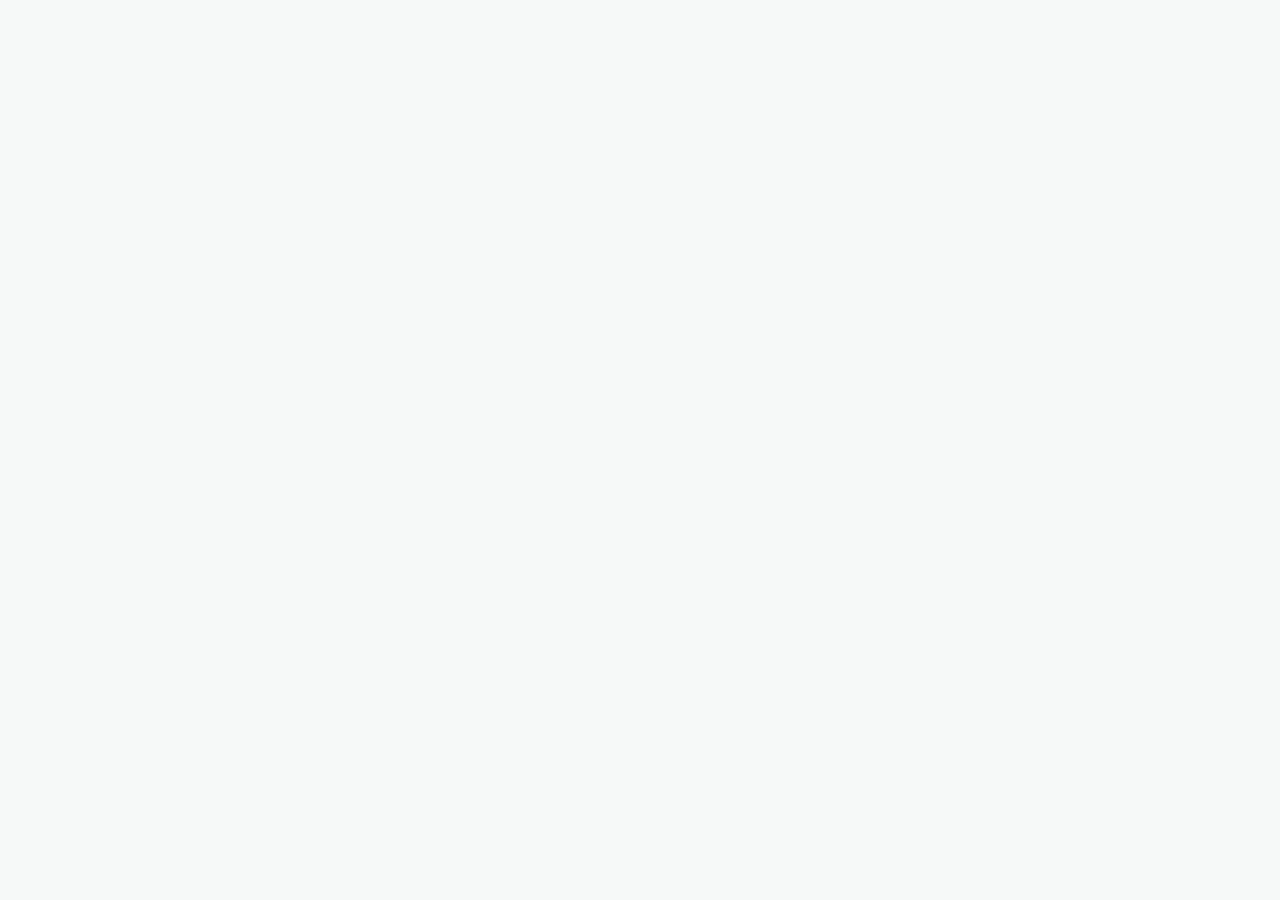
==== index.html @ 2416e48e "SPA: publish updated bundle" ====
<!doctype html>
<html lang="en">
  <head>
    <meta charset="UTF-8" />
    <meta name="viewport" content="width=device-width, initial-scale=1.0, maximum-scale=1" />
    <meta http-equiv="Cache-Control" content="no-cache, no-store, must-revalidate" />
    <meta http-equiv="Pragma" content="no-cache" />
    <meta http-equiv="Expires" content="0" />
    <link rel="icon" type="image/png" href="/favicon.png" />
    <link rel="preconnect" href="https://fonts.googleapis.com" />
    <link rel="preconnect" href="https://fonts.gstatic.com" crossorigin />
    <link href="https://fonts.googleapis.com/css2?family=Italiana&family=Montserrat:wght@300;400;500;600;700&display=swap" rel="stylesheet" />
    <title>EPL 2026 Comp Dashboard</title>
    <script type="module" crossorigin src="./assets/index-KwZJFDvA.js"></script>
    <link rel="stylesheet" crossorigin href="./assets/index-0NUX8Lo4.css">
  </head>
  <body>
    <div id="root"></div>
  </body>
</html>
---- assets/index-0NUX8Lo4.css ----
*,:before,:after{--tw-border-spacing-x: 0;--tw-border-spacing-y: 0;--tw-translate-x: 0;--tw-translate-y: 0;--tw-rotate: 0;--tw-skew-x: 0;--tw-skew-y: 0;--tw-scale-x: 1;--tw-scale-y: 1;--tw-pan-x: ;--tw-pan-y: ;--tw-pinch-zoom: ;--tw-scroll-snap-strictness: proximity;--tw-gradient-from-position: ;--tw-gradient-via-position: ;--tw-gradient-to-position: ;--tw-ordinal: ;--tw-slashed-zero: ;--tw-numeric-figure: ;--tw-numeric-spacing: ;--tw-numeric-fraction: ;--tw-ring-inset: ;--tw-ring-offset-width: 0px;--tw-ring-offset-color: #fff;--tw-ring-color: rgb(59 130 246 / .5);--tw-ring-offset-shadow: 0 0 #0000;--tw-ring-shadow: 0 0 #0000;--tw-shadow: 0 0 #0000;--tw-shadow-colored: 0 0 #0000;--tw-blur: ;--tw-brightness: ;--tw-contrast: ;--tw-grayscale: ;--tw-hue-rotate: ;--tw-invert: ;--tw-saturate: ;--tw-sepia: ;--tw-drop-shadow: ;--tw-backdrop-blur: ;--tw-backdrop-brightness: ;--tw-backdrop-contrast: ;--tw-backdrop-grayscale: ;--tw-backdrop-hue-rotate: ;--tw-backdrop-invert: ;--tw-backdrop-opacity: ;--tw-backdrop-saturate: ;--tw-backdrop-sepia: ;--tw-contain-size: ;--tw-contain-layout: ;--tw-contain-paint: ;--tw-contain-style: }::backdrop{--tw-border-spacing-x: 0;--tw-border-spacing-y: 0;--tw-translate-x: 0;--tw-translate-y: 0;--tw-rotate: 0;--tw-skew-x: 0;--tw-skew-y: 0;--tw-scale-x: 1;--tw-scale-y: 1;--tw-pan-x: ;--tw-pan-y: ;--tw-pinch-zoom: ;--tw-scroll-snap-strictness: proximity;--tw-gradient-from-position: ;--tw-gradient-via-position: ;--tw-gradient-to-position: ;--tw-ordinal: ;--tw-slashed-zero: ;--tw-numeric-figure: ;--tw-numeric-spacing: ;--tw-numeric-fraction: ;--tw-ring-inset: ;--tw-ring-offset-width: 0px;--tw-ring-offset-color: #fff;--tw-ring-color: rgb(59 130 246 / .5);--tw-ring-offset-shadow: 0 0 #0000;--tw-ring-shadow: 0 0 #0000;--tw-shadow: 0 0 #0000;--tw-shadow-colored: 0 0 #0000;--tw-blur: ;--tw-brightness: ;--tw-contrast: ;--tw-grayscale: ;--tw-hue-rotate: ;--tw-invert: ;--tw-saturate: ;--tw-sepia: ;--tw-drop-shadow: ;--tw-backdrop-blur: ;--tw-backdrop-brightness: ;--tw-backdrop-contrast: ;--tw-backdrop-grayscale: ;--tw-backdrop-hue-rotate: ;--tw-backdrop-invert: ;--tw-backdrop-opacity: ;--tw-backdrop-saturate: ;--tw-backdrop-sepia: ;--tw-contain-size: ;--tw-contain-layout: ;--tw-contain-paint: ;--tw-contain-style: }*,:before,:after{box-sizing:border-box;border-width:0;border-style:solid;border-color:#e5e7eb}:before,:after{--tw-content: ""}html,:host{line-height:1.5;-webkit-text-size-adjust:100%;-moz-tab-size:4;-o-tab-size:4;tab-size:4;font-family:Montserrat,sans-serif;font-feature-settings:normal;font-variation-settings:normal;-webkit-tap-highlight-color:transparent}body{margin:0;line-height:inherit}hr{height:0;color:inherit;border-top-width:1px}abbr:where([title]){-webkit-text-decoration:underline dotted;text-decoration:underline dotted}h1,h2,h3,h4,h5,h6{font-size:inherit;font-weight:inherit}a{color:inherit;text-decoration:inherit}b,strong{font-weight:bolder}code,kbd,samp,pre{font-family:var(--font-mono);font-feature-settings:normal;font-variation-settings:normal;font-size:1em}small{font-size:80%}sub,sup{font-size:75%;line-height:0;position:relative;vertical-align:baseline}sub{bottom:-.25em}sup{top:-.5em}table{text-indent:0;border-color:inherit;border-collapse:collapse}button,input,optgroup,select,textarea{font-family:inherit;font-feature-settings:inherit;font-variation-settings:inherit;font-size:100%;font-weight:inherit;line-height:inherit;letter-spacing:inherit;color:inherit;margin:0;padding:0}button,select{text-transform:none}button,input:where([type=button]),input:where([type=reset]),input:where([type=submit]){-webkit-appearance:button;background-color:transparent;background-image:none}:-moz-focusring{outline:auto}:-moz-ui-invalid{box-shadow:none}progress{vertical-align:baseline}::-webkit-inner-spin-button,::-webkit-outer-spin-button{height:auto}[type=search]{-webkit-appearance:textfield;outline-offset:-2px}::-webkit-search-decoration{-webkit-appearance:none}::-webkit-file-upload-button{-webkit-appearance:button;font:inherit}summary{display:list-item}blockquote,dl,dd,h1,h2,h3,h4,h5,h6,hr,figure,p,pre{margin:0}fieldset{margin:0;padding:0}legend{padding:0}ol,ul,menu{list-style:none;margin:0;padding:0}dialog{padding:0}textarea{resize:vertical}input::-moz-placeholder,textarea::-moz-placeholder{opacity:1;color:#9ca3af}input::placeholder,textarea::placeholder{opacity:1;color:#9ca3af}button,[role=button]{cursor:pointer}:disabled{cursor:default}img,svg,video,canvas,audio,iframe,embed,object{display:block;vertical-align:middle}img,video{max-width:100%;height:auto}[hidden]:where(:not([hidden=until-found])){display:none}:root{--background: 160 20% 97%;--foreground: 0 0% 12%;--card: 0 0% 100%;--card-foreground: 0 0% 12%;--popover: 0 0% 100%;--popover-foreground: 0 0% 12%;--primary: 173 65% 14%;--primary-foreground: 160 30% 96%;--secondary: 168 25% 92%;--secondary-foreground: 173 40% 20%;--muted: 168 15% 94%;--muted-foreground: 168 12% 45%;--accent: 168 30% 71%;--accent-foreground: 173 65% 10%;--destructive: 0 72% 51%;--destructive-foreground: 0 0% 98%;--border: 168 15% 86%;--input: 168 15% 86%;--ring: 173 65% 14%;--radius: .5rem;--chart-1: 173 65% 20%;--chart-2: 168 30% 65%;--chart-3: 158 50% 38%;--chart-4: 200 40% 45%;--chart-5: 145 35% 42%}.dark{--background: 173 55% 6%;--foreground: 168 20% 88%;--card: 173 50% 9%;--card-foreground: 168 20% 88%;--popover: 173 50% 9%;--popover-foreground: 168 20% 88%;--primary: 168 30% 71%;--primary-foreground: 173 65% 8%;--secondary: 173 40% 14%;--secondary-foreground: 168 20% 75%;--muted: 173 35% 12%;--muted-foreground: 168 15% 52%;--accent: 168 30% 71%;--accent-foreground: 173 65% 8%;--destructive: 0 62% 55%;--destructive-foreground: 0 0% 98%;--border: 173 35% 16%;--input: 173 35% 16%;--ring: 168 30% 71%;--chart-1: 168 30% 72%;--chart-2: 173 65% 38%;--chart-3: 158 50% 55%;--chart-4: 200 45% 60%;--chart-5: 145 40% 55%}*{--tw-border-opacity: 1;border-color:hsl(var(--border) / var(--tw-border-opacity, 1));box-sizing:border-box}html,body{height:100%;margin:0;-webkit-font-smoothing:antialiased;-moz-osx-font-smoothing:grayscale}body{--tw-bg-opacity: 1;background-color:hsl(var(--background) / var(--tw-bg-opacity, 1));--tw-text-opacity: 1;color:hsl(var(--foreground) / var(--tw-text-opacity, 1));font-family:Montserrat,sans-serif;font-size:15px;line-height:1.65}h1,h2{font-family:Italiana,serif;line-height:1.15;letter-spacing:.01em;text-wrap:balance}h3,h4,h5,h6{font-family:Montserrat,sans-serif;font-weight:600;line-height:1.25;text-wrap:balance}p,li{text-wrap:pretty}.tabular-nums{font-variant-numeric:tabular-nums lining-nums;font-family:Montserrat,sans-serif}.sr-only{position:absolute;width:1px;height:1px;padding:0;margin:-1px;overflow:hidden;clip:rect(0,0,0,0);white-space:nowrap;border-width:0}.pointer-events-none{pointer-events:none}.pointer-events-auto{pointer-events:auto}.visible{visibility:visible}.invisible{visibility:hidden}.static{position:static}.fixed{position:fixed}.absolute{position:absolute}.relative{position:relative}.sticky{position:sticky}.inset-0{inset:0}.inset-x-0{left:0;right:0}.inset-y-0{top:0;bottom:0}.-bottom-12{bottom:-3rem}.-left-12{left:-3rem}.-right-12{right:-3rem}.-top-12{top:-3rem}.bottom-0{bottom:0}.left-0{left:0}.left-1{left:.25rem}.left-1\/2{left:50%}.left-2{left:.5rem}.left-3{left:.75rem}.left-\[50\%\]{left:50%}.right-0{right:0}.right-1{right:.25rem}.right-2{right:.5rem}.right-3{right:.75rem}.right-4{right:1rem}.top-0{top:0}.top-1\.5{top:.375rem}.top-1\/2{top:50%}.top-2{top:.5rem}.top-3\.5{top:.875rem}.top-4{top:1rem}.top-\[1px\]{top:1px}.top-\[50\%\]{top:50%}.top-\[60\%\]{top:60%}.top-full{top:100%}.z-10{z-index:10}.z-20{z-index:20}.z-30{z-index:30}.z-40{z-index:40}.z-50{z-index:50}.z-\[100\]{z-index:100}.z-\[1\]{z-index:1}.-mx-1{margin-left:-.25rem;margin-right:-.25rem}.mx-2{margin-left:.5rem;margin-right:.5rem}.mx-3\.5{margin-left:.875rem;margin-right:.875rem}.mx-4{margin-left:1rem;margin-right:1rem}.mx-6{margin-left:1.5rem;margin-right:1.5rem}.mx-auto{margin-left:auto;margin-right:auto}.my-0\.5{margin-top:.125rem;margin-bottom:.125rem}.my-1{margin-top:.25rem;margin-bottom:.25rem}.-ml-4{margin-left:-1rem}.-mt-2{margin-top:-.5rem}.-mt-4{margin-top:-1rem}.mb-0\.5{margin-bottom:.125rem}.mb-1{margin-bottom:.25rem}.mb-1\.5{margin-bottom:.375rem}.mb-2{margin-bottom:.5rem}.mb-3{margin-bottom:.75rem}.mb-4{margin-bottom:1rem}.mb-5{margin-bottom:1.25rem}.mb-6{margin-bottom:1.5rem}.ml-1{margin-left:.25rem}.ml-2{margin-left:.5rem}.ml-auto{margin-left:auto}.mr-2{margin-right:.5rem}.mt-0\.5{margin-top:.125rem}.mt-1{margin-top:.25rem}.mt-1\.5{margin-top:.375rem}.mt-2{margin-top:.5rem}.mt-24{margin-top:6rem}.mt-3{margin-top:.75rem}.mt-4{margin-top:1rem}.mt-5{margin-top:1.25rem}.mt-6{margin-top:1.5rem}.mt-auto{margin-top:auto}.line-clamp-2{overflow:hidden;display:-webkit-box;-webkit-box-orient:vertical;-webkit-line-clamp:2}.block{display:block}.inline-block{display:inline-block}.inline{display:inline}.flex{display:flex}.inline-flex{display:inline-flex}.table{display:table}.grid{display:grid}.hidden{display:none}.aspect-square{aspect-ratio:1 / 1}.aspect-video{aspect-ratio:16 / 9}.size-4{width:1rem;height:1rem}.h-1\.5{height:.375rem}.h-10{height:2.5rem}.h-11{height:2.75rem}.h-12{height:3rem}.h-14{height:3.5rem}.h-16{height:4rem}.h-2{height:.5rem}.h-2\.5{height:.625rem}.h-20{height:5rem}.h-24{height:6rem}.h-3{height:.75rem}.h-3\.5{height:.875rem}.h-36{height:9rem}.h-4{height:1rem}.h-40{height:10rem}.h-5{height:1.25rem}.h-6{height:1.5rem}.h-64{height:16rem}.h-7{height:1.75rem}.h-8{height:2rem}.h-9{height:2.25rem}.h-\[1px\]{height:1px}.h-\[var\(--radix-navigation-menu-viewport-height\)\]{height:var(--radix-navigation-menu-viewport-height)}.h-\[var\(--radix-select-trigger-height\)\]{height:var(--radix-select-trigger-height)}.h-auto{height:auto}.h-full{height:100%}.h-px{height:1px}.h-svh{height:100svh}.max-h-\[--radix-context-menu-content-available-height\]{max-height:var(--radix-context-menu-content-available-height)}.max-h-\[--radix-select-content-available-height\]{max-height:var(--radix-select-content-available-height)}.max-h-\[300px\]{max-height:300px}.max-h-\[var\(--radix-dropdown-menu-content-available-height\)\]{max-height:var(--radix-dropdown-menu-content-available-height)}.max-h-screen{max-height:100vh}.min-h-0{min-height:0px}.min-h-10{min-height:2.5rem}.min-h-8{min-height:2rem}.min-h-9{min-height:2.25rem}.min-h-\[80px\]{min-height:80px}.min-h-screen{min-height:100vh}.min-h-svh{min-height:100svh}.w-0{width:0px}.w-1{width:.25rem}.w-1\.5{width:.375rem}.w-10{width:2.5rem}.w-11{width:2.75rem}.w-12{width:3rem}.w-14{width:3.5rem}.w-2{width:.5rem}.w-2\.5{width:.625rem}.w-20{width:5rem}.w-24{width:6rem}.w-28{width:7rem}.w-3{width:.75rem}.w-3\.5{width:.875rem}.w-3\/4{width:75%}.w-4{width:1rem}.w-5{width:1.25rem}.w-64{width:16rem}.w-7{width:1.75rem}.w-72{width:18rem}.w-8{width:2rem}.w-9{width:2.25rem}.w-\[100px\]{width:100px}.w-\[1px\]{width:1px}.w-\[var\(--sidebar-width\)\]{width:var(--sidebar-width)}.w-auto{width:auto}.w-full{width:100%}.w-max{width:-moz-max-content;width:max-content}.w-px{width:1px}.min-w-0{min-width:0px}.min-w-10{min-width:2.5rem}.min-w-11{min-width:2.75rem}.min-w-5{min-width:1.25rem}.min-w-9{min-width:2.25rem}.min-w-\[12rem\]{min-width:12rem}.min-w-\[140px\]{min-width:140px}.min-w-\[160px\]{min-width:160px}.min-w-\[8rem\]{min-width:8rem}.min-w-\[var\(--radix-select-trigger-width\)\]{min-width:var(--radix-select-trigger-width)}.max-w-2xl{max-width:42rem}.max-w-4xl{max-width:56rem}.max-w-5xl{max-width:64rem}.max-w-6xl{max-width:72rem}.max-w-\[var\(--skeleton-width\)\]{max-width:var(--skeleton-width)}.max-w-lg{max-width:32rem}.max-w-max{max-width:-moz-max-content;max-width:max-content}.max-w-md{max-width:28rem}.max-w-sm{max-width:24rem}.max-w-xl{max-width:36rem}.max-w-xs{max-width:20rem}.flex-1{flex:1 1 0%}.flex-shrink-0,.shrink-0{flex-shrink:0}.grow{flex-grow:1}.grow-0{flex-grow:0}.basis-full{flex-basis:100%}.caption-bottom{caption-side:bottom}.border-collapse{border-collapse:collapse}.origin-\[--radix-context-menu-content-transform-origin\]{transform-origin:var(--radix-context-menu-content-transform-origin)}.origin-\[--radix-dropdown-menu-content-transform-origin\]{transform-origin:var(--radix-dropdown-menu-content-transform-origin)}.origin-\[--radix-hover-card-content-transform-origin\]{transform-origin:var(--radix-hover-card-content-transform-origin)}.origin-\[--radix-menubar-content-transform-origin\]{transform-origin:var(--radix-menubar-content-transform-origin)}.origin-\[--radix-popover-content-transform-origin\]{transform-origin:var(--radix-popover-content-transform-origin)}.origin-\[--radix-select-content-transform-origin\]{transform-origin:var(--radix-select-content-transform-origin)}.origin-\[--radix-tooltip-content-transform-origin\]{transform-origin:var(--radix-tooltip-content-transform-origin)}.-translate-x-1\/2{--tw-translate-x: -50%;transform:translate(var(--tw-translate-x),var(--tw-translate-y)) rotate(var(--tw-rotate)) skew(var(--tw-skew-x)) skewY(var(--tw-skew-y)) scaleX(var(--tw-scale-x)) scaleY(var(--tw-scale-y))}.-translate-x-px{--tw-translate-x: -1px;transform:translate(var(--tw-translate-x),var(--tw-translate-y)) rotate(var(--tw-rotate)) skew(var(--tw-skew-x)) skewY(var(--tw-skew-y)) scaleX(var(--tw-scale-x)) scaleY(var(--tw-scale-y))}.-translate-y-1\/2{--tw-translate-y: -50%;transform:translate(var(--tw-translate-x),var(--tw-translate-y)) rotate(var(--tw-rotate)) skew(var(--tw-skew-x)) skewY(var(--tw-skew-y)) scaleX(var(--tw-scale-x)) scaleY(var(--tw-scale-y))}.translate-x-0{--tw-translate-x: 0px;transform:translate(var(--tw-translate-x),var(--tw-translate-y)) rotate(var(--tw-rotate)) skew(var(--tw-skew-x)) skewY(var(--tw-skew-y)) scaleX(var(--tw-scale-x)) scaleY(var(--tw-scale-y))}.translate-x-0\.5{--tw-translate-x: .125rem;transform:translate(var(--tw-translate-x),var(--tw-translate-y)) rotate(var(--tw-rotate)) skew(var(--tw-skew-x)) skewY(var(--tw-skew-y)) scaleX(var(--tw-scale-x)) scaleY(var(--tw-scale-y))}.translate-x-5{--tw-translate-x: 1.25rem;transform:translate(var(--tw-translate-x),var(--tw-translate-y)) rotate(var(--tw-rotate)) skew(var(--tw-skew-x)) skewY(var(--tw-skew-y)) scaleX(var(--tw-scale-x)) scaleY(var(--tw-scale-y))}.translate-x-\[-50\%\]{--tw-translate-x: -50%;transform:translate(var(--tw-translate-x),var(--tw-translate-y)) rotate(var(--tw-rotate)) skew(var(--tw-skew-x)) skewY(var(--tw-skew-y)) scaleX(var(--tw-scale-x)) scaleY(var(--tw-scale-y))}.translate-x-full{--tw-translate-x: 100%;transform:translate(var(--tw-translate-x),var(--tw-translate-y)) rotate(var(--tw-rotate)) skew(var(--tw-skew-x)) skewY(var(--tw-skew-y)) scaleX(var(--tw-scale-x)) scaleY(var(--tw-scale-y))}.translate-x-px{--tw-translate-x: 1px;transform:translate(var(--tw-translate-x),var(--tw-translate-y)) rotate(var(--tw-rotate)) skew(var(--tw-skew-x)) skewY(var(--tw-skew-y)) scaleX(var(--tw-scale-x)) scaleY(var(--tw-scale-y))}.translate-y-\[-50\%\]{--tw-translate-y: -50%;transform:translate(var(--tw-translate-x),var(--tw-translate-y)) rotate(var(--tw-rotate)) skew(var(--tw-skew-x)) skewY(var(--tw-skew-y)) scaleX(var(--tw-scale-x)) scaleY(var(--tw-scale-y))}.rotate-180{--tw-rotate: 180deg;transform:translate(var(--tw-translate-x),var(--tw-translate-y)) rotate(var(--tw-rotate)) skew(var(--tw-skew-x)) skewY(var(--tw-skew-y)) scaleX(var(--tw-scale-x)) scaleY(var(--tw-scale-y))}.rotate-45{--tw-rotate: 45deg;transform:translate(var(--tw-translate-x),var(--tw-translate-y)) rotate(var(--tw-rotate)) skew(var(--tw-skew-x)) skewY(var(--tw-skew-y)) scaleX(var(--tw-scale-x)) scaleY(var(--tw-scale-y))}.rotate-90{--tw-rotate: 90deg;transform:translate(var(--tw-translate-x),var(--tw-translate-y)) rotate(var(--tw-rotate)) skew(var(--tw-skew-x)) skewY(var(--tw-skew-y)) scaleX(var(--tw-scale-x)) scaleY(var(--tw-scale-y))}.transform{transform:translate(var(--tw-translate-x),var(--tw-translate-y)) rotate(var(--tw-rotate)) skew(var(--tw-skew-x)) skewY(var(--tw-skew-y)) scaleX(var(--tw-scale-x)) scaleY(var(--tw-scale-y))}@keyframes pulse{50%{opacity:.5}}.animate-pulse{animation:pulse 2s cubic-bezier(.4,0,.6,1) infinite}@keyframes spin{to{transform:rotate(360deg)}}.animate-spin{animation:spin 1s linear infinite}.cursor-default{cursor:default}.cursor-pointer{cursor:pointer}.touch-none{touch-action:none}.select-none{-webkit-user-select:none;-moz-user-select:none;user-select:none}.resize-y{resize:vertical}.list-inside{list-style-position:inside}.list-disc{list-style-type:disc}.list-none{list-style-type:none}.grid-cols-1{grid-template-columns:repeat(1,minmax(0,1fr))}.grid-cols-2{grid-template-columns:repeat(2,minmax(0,1fr))}.grid-cols-3{grid-template-columns:repeat(3,minmax(0,1fr))}.grid-cols-\[140px_1fr\]{grid-template-columns:140px 1fr}.flex-row{flex-direction:row}.flex-col{flex-direction:column}.flex-col-reverse{flex-direction:column-reverse}.flex-wrap{flex-wrap:wrap}.items-start{align-items:flex-start}.items-end{align-items:flex-end}.items-center{align-items:center}.items-baseline{align-items:baseline}.items-stretch{align-items:stretch}.justify-end{justify-content:flex-end}.justify-center{justify-content:center}.justify-between{justify-content:space-between}.gap-1{gap:.25rem}.gap-1\.5{gap:.375rem}.gap-2{gap:.5rem}.gap-3{gap:.75rem}.gap-4{gap:1rem}.gap-5{gap:1.25rem}.gap-6{gap:1.5rem}.space-x-1>:not([hidden])~:not([hidden]){--tw-space-x-reverse: 0;margin-right:calc(.25rem * var(--tw-space-x-reverse));margin-left:calc(.25rem * calc(1 - var(--tw-space-x-reverse)))}.space-x-4>:not([hidden])~:not([hidden]){--tw-space-x-reverse: 0;margin-right:calc(1rem * var(--tw-space-x-reverse));margin-left:calc(1rem * calc(1 - var(--tw-space-x-reverse)))}.space-y-0\.5>:not([hidden])~:not([hidden]){--tw-space-y-reverse: 0;margin-top:calc(.125rem * calc(1 - var(--tw-space-y-reverse)));margin-bottom:calc(.125rem * var(--tw-space-y-reverse))}.space-y-1>:not([hidden])~:not([hidden]){--tw-space-y-reverse: 0;margin-top:calc(.25rem * calc(1 - var(--tw-space-y-reverse)));margin-bottom:calc(.25rem * var(--tw-space-y-reverse))}.space-y-1\.5>:not([hidden])~:not([hidden]){--tw-space-y-reverse: 0;margin-top:calc(.375rem * calc(1 - var(--tw-space-y-reverse)));margin-bottom:calc(.375rem * var(--tw-space-y-reverse))}.space-y-10>:not([hidden])~:not([hidden]){--tw-space-y-reverse: 0;margin-top:calc(2.5rem * calc(1 - var(--tw-space-y-reverse)));margin-bottom:calc(2.5rem * var(--tw-space-y-reverse))}.space-y-2>:not([hidden])~:not([hidden]){--tw-space-y-reverse: 0;margin-top:calc(.5rem * calc(1 - var(--tw-space-y-reverse)));margin-bottom:calc(.5rem * var(--tw-space-y-reverse))}.space-y-3>:not([hidden])~:not([hidden]){--tw-space-y-reverse: 0;margin-top:calc(.75rem * calc(1 - var(--tw-space-y-reverse)));margin-bottom:calc(.75rem * var(--tw-space-y-reverse))}.space-y-4>:not([hidden])~:not([hidden]){--tw-space-y-reverse: 0;margin-top:calc(1rem * calc(1 - var(--tw-space-y-reverse)));margin-bottom:calc(1rem * var(--tw-space-y-reverse))}.space-y-5>:not([hidden])~:not([hidden]){--tw-space-y-reverse: 0;margin-top:calc(1.25rem * calc(1 - var(--tw-space-y-reverse)));margin-bottom:calc(1.25rem * var(--tw-space-y-reverse))}.space-y-6>:not([hidden])~:not([hidden]){--tw-space-y-reverse: 0;margin-top:calc(1.5rem * calc(1 - var(--tw-space-y-reverse)));margin-bottom:calc(1.5rem * var(--tw-space-y-reverse))}.space-y-8>:not([hidden])~:not([hidden]){--tw-space-y-reverse: 0;margin-top:calc(2rem * calc(1 - var(--tw-space-y-reverse)));margin-bottom:calc(2rem * var(--tw-space-y-reverse))}.overflow-auto{overflow:auto}.overflow-hidden{overflow:hidden}.overflow-x-auto{overflow-x:auto}.overflow-y-auto{overflow-y:auto}.overflow-x-hidden{overflow-x:hidden}.truncate{overflow:hidden;text-overflow:ellipsis;white-space:nowrap}.whitespace-nowrap{white-space:nowrap}.whitespace-pre-wrap{white-space:pre-wrap}.break-words{overflow-wrap:break-word}.rounded{border-radius:.25rem}.rounded-2xl{border-radius:1rem}.rounded-\[2px\]{border-radius:2px}.rounded-\[inherit\]{border-radius:inherit}.rounded-full{border-radius:9999px}.rounded-lg{border-radius:.5625rem}.rounded-md{border-radius:.375rem}.rounded-sm{border-radius:.1875rem}.rounded-xl{border-radius:.75rem}.rounded-t-\[10px\]{border-top-left-radius:10px;border-top-right-radius:10px}.rounded-bl-lg{border-bottom-left-radius:.5625rem}.rounded-tl-sm{border-top-left-radius:.1875rem}.rounded-tr-lg{border-top-right-radius:.5625rem}.border{border-width:1px}.border-2{border-width:2px}.border-\[1\.5px\]{border-width:1.5px}.border-y{border-top-width:1px;border-bottom-width:1px}.border-b{border-bottom-width:1px}.border-b-2{border-bottom-width:2px}.border-l{border-left-width:1px}.border-l-4{border-left-width:4px}.border-r{border-right-width:1px}.border-t{border-top-width:1px}.border-t-2{border-top-width:2px}.border-dashed{border-style:dashed}.border-\[--color-border\]{border-color:var(--color-border)}.border-accent\/20{border-color:hsl(var(--accent) / .2)}.border-accent\/25{border-color:hsl(var(--accent) / .25)}.border-accent\/30{border-color:hsl(var(--accent) / .3)}.border-accent\/40{border-color:hsl(var(--accent) / .4)}.border-accent\/50{border-color:hsl(var(--accent) / .5)}.border-amber-200{--tw-border-opacity: 1;border-color:rgb(253 230 138 / var(--tw-border-opacity, 1))}.border-amber-200\/50{border-color:#fde68a80}.border-amber-500{--tw-border-opacity: 1;border-color:rgb(245 158 11 / var(--tw-border-opacity, 1))}.border-amber-500\/20{border-color:#f59e0b33}.border-amber-500\/30{border-color:#f59e0b4d}.border-amber-500\/40{border-color:#f59e0b66}.border-blue-200{--tw-border-opacity: 1;border-color:rgb(191 219 254 / var(--tw-border-opacity, 1))}.border-blue-500\/30{border-color:#3b82f64d}.border-border{--tw-border-opacity: 1;border-color:hsl(var(--border) / var(--tw-border-opacity, 1))}.border-border\/30{border-color:hsl(var(--border) / .3)}.border-border\/40{border-color:hsl(var(--border) / .4)}.border-border\/50{border-color:hsl(var(--border) / .5)}.border-border\/60{border-color:hsl(var(--border) / .6)}.border-card-border{--tw-border-opacity: 1;border-color:hsl(var(--card-border) / var(--tw-border-opacity, 1))}.border-destructive{--tw-border-opacity: 1;border-color:hsl(var(--destructive) / var(--tw-border-opacity, 1))}.border-destructive-border{border-color:var(--destructive-border)}.border-destructive\/40{border-color:hsl(var(--destructive) / .4)}.border-destructive\/50{border-color:hsl(var(--destructive) / .5)}.border-emerald-200{--tw-border-opacity: 1;border-color:rgb(167 243 208 / var(--tw-border-opacity, 1))}.border-emerald-300\/50{border-color:#6ee7b780}.border-emerald-500\/30{border-color:#10b9814d}.border-emerald-500\/40{border-color:#10b98166}.border-green-500\/40{border-color:#22c55e66}.border-input{--tw-border-opacity: 1;border-color:hsl(var(--input) / var(--tw-border-opacity, 1))}.border-primary{--tw-border-opacity: 1;border-color:hsl(var(--primary) / var(--tw-border-opacity, 1))}.border-primary-border{border-color:var(--primary-border)}.border-primary\/10{border-color:hsl(var(--primary) / .1)}.border-primary\/15{border-color:hsl(var(--primary) / .15)}.border-primary\/20{border-color:hsl(var(--primary) / .2)}.border-primary\/30{border-color:hsl(var(--primary) / .3)}.border-primary\/40{border-color:hsl(var(--primary) / .4)}.border-primary\/50{border-color:hsl(var(--primary) / .5)}.border-red-500{--tw-border-opacity: 1;border-color:rgb(239 68 68 / var(--tw-border-opacity, 1))}.border-secondary-border{border-color:var(--secondary-border)}.border-sidebar-border{--tw-border-opacity: 1;border-color:hsl(var(--sidebar-border) / var(--tw-border-opacity, 1))}.border-transparent{border-color:transparent}.border-violet-200{--tw-border-opacity: 1;border-color:rgb(221 214 254 / var(--tw-border-opacity, 1))}.border-l-amber-500{--tw-border-opacity: 1;border-left-color:rgb(245 158 11 / var(--tw-border-opacity, 1))}.border-l-primary\/30{border-left-color:hsl(var(--primary) / .3)}.border-l-red-500{--tw-border-opacity: 1;border-left-color:rgb(239 68 68 / var(--tw-border-opacity, 1))}.border-l-transparent{border-left-color:transparent}.border-t-transparent{border-top-color:transparent}.bg-\[--color-bg\]{background-color:var(--color-bg)}.bg-accent{--tw-bg-opacity: 1;background-color:hsl(var(--accent) / var(--tw-bg-opacity, 1))}.bg-accent\/10{background-color:hsl(var(--accent) / .1)}.bg-accent\/15{background-color:hsl(var(--accent) / .15)}.bg-accent\/20{background-color:hsl(var(--accent) / .2)}.bg-accent\/5{background-color:hsl(var(--accent) / .05)}.bg-accent\/60{background-color:hsl(var(--accent) / .6)}.bg-amber-100{--tw-bg-opacity: 1;background-color:rgb(254 243 199 / var(--tw-bg-opacity, 1))}.bg-amber-50{--tw-bg-opacity: 1;background-color:rgb(255 251 235 / var(--tw-bg-opacity, 1))}.bg-amber-50\/50{background-color:#fffbeb80}.bg-amber-50\/60{background-color:#fffbeb99}.bg-amber-500{--tw-bg-opacity: 1;background-color:rgb(245 158 11 / var(--tw-bg-opacity, 1))}.bg-amber-500\/10{background-color:#f59e0b1a}.bg-amber-500\/5{background-color:#f59e0b0d}.bg-background{--tw-bg-opacity: 1;background-color:hsl(var(--background) / var(--tw-bg-opacity, 1))}.bg-background\/50{background-color:hsl(var(--background) / .5)}.bg-black\/40{background-color:#0006}.bg-black\/60{background-color:#0009}.bg-black\/80{background-color:#000c}.bg-blue-100{--tw-bg-opacity: 1;background-color:rgb(219 234 254 / var(--tw-bg-opacity, 1))}.bg-blue-50{--tw-bg-opacity: 1;background-color:rgb(239 246 255 / var(--tw-bg-opacity, 1))}.bg-blue-500\/15{background-color:#3b82f626}.bg-border{--tw-bg-opacity: 1;background-color:hsl(var(--border) / var(--tw-bg-opacity, 1))}.bg-card{--tw-bg-opacity: 1;background-color:hsl(var(--card) / var(--tw-bg-opacity, 1))}.bg-card\/95{background-color:hsl(var(--card) / .95)}.bg-destructive{--tw-bg-opacity: 1;background-color:hsl(var(--destructive) / var(--tw-bg-opacity, 1))}.bg-emerald-100{--tw-bg-opacity: 1;background-color:rgb(209 250 229 / var(--tw-bg-opacity, 1))}.bg-emerald-50{--tw-bg-opacity: 1;background-color:rgb(236 253 245 / var(--tw-bg-opacity, 1))}.bg-emerald-50\/40{background-color:#ecfdf566}.bg-emerald-500\/10{background-color:#10b9811a}.bg-emerald-500\/15{background-color:#10b98126}.bg-emerald-500\/5{background-color:#10b9810d}.bg-foreground{--tw-bg-opacity: 1;background-color:hsl(var(--foreground) / var(--tw-bg-opacity, 1))}.bg-gray-50{--tw-bg-opacity: 1;background-color:rgb(249 250 251 / var(--tw-bg-opacity, 1))}.bg-green-100{--tw-bg-opacity: 1;background-color:rgb(220 252 231 / var(--tw-bg-opacity, 1))}.bg-green-50\/50{background-color:#f0fdf480}.bg-green-500{--tw-bg-opacity: 1;background-color:rgb(34 197 94 / var(--tw-bg-opacity, 1))}.bg-green-500\/10{background-color:#22c55e1a}.bg-green-500\/5{background-color:#22c55e0d}.bg-muted{--tw-bg-opacity: 1;background-color:hsl(var(--muted) / var(--tw-bg-opacity, 1))}.bg-muted\/10{background-color:hsl(var(--muted) / .1)}.bg-muted\/20{background-color:hsl(var(--muted) / .2)}.bg-muted\/30{background-color:hsl(var(--muted) / .3)}.bg-muted\/40{background-color:hsl(var(--muted) / .4)}.bg-muted\/50{background-color:hsl(var(--muted) / .5)}.bg-orange-50{--tw-bg-opacity: 1;background-color:rgb(255 247 237 / var(--tw-bg-opacity, 1))}.bg-popover{--tw-bg-opacity: 1;background-color:hsl(var(--popover) / var(--tw-bg-opacity, 1))}.bg-primary{--tw-bg-opacity: 1;background-color:hsl(var(--primary) / var(--tw-bg-opacity, 1))}.bg-primary\/10{background-color:hsl(var(--primary) / .1)}.bg-primary\/15{background-color:hsl(var(--primary) / .15)}.bg-primary\/5{background-color:hsl(var(--primary) / .05)}.bg-primary\/60{background-color:hsl(var(--primary) / .6)}.bg-purple-50{--tw-bg-opacity: 1;background-color:rgb(250 245 255 / var(--tw-bg-opacity, 1))}.bg-red-100{--tw-bg-opacity: 1;background-color:rgb(254 226 226 / var(--tw-bg-opacity, 1))}.bg-red-50{--tw-bg-opacity: 1;background-color:rgb(254 242 242 / var(--tw-bg-opacity, 1))}.bg-red-50\/50{background-color:#fef2f280}.bg-red-500{--tw-bg-opacity: 1;background-color:rgb(239 68 68 / var(--tw-bg-opacity, 1))}.bg-red-500\/10{background-color:#ef44441a}.bg-secondary{--tw-bg-opacity: 1;background-color:hsl(var(--secondary) / var(--tw-bg-opacity, 1))}.bg-sidebar{--tw-bg-opacity: 1;background-color:hsl(var(--sidebar) / var(--tw-bg-opacity, 1))}.bg-sidebar-border{--tw-bg-opacity: 1;background-color:hsl(var(--sidebar-border) / var(--tw-bg-opacity, 1))}.bg-transparent{background-color:transparent}.bg-violet-100{--tw-bg-opacity: 1;background-color:rgb(237 233 254 / var(--tw-bg-opacity, 1))}.bg-violet-50{--tw-bg-opacity: 1;background-color:rgb(245 243 255 / var(--tw-bg-opacity, 1))}.bg-white{--tw-bg-opacity: 1;background-color:rgb(255 255 255 / var(--tw-bg-opacity, 1))}.bg-white\/10{background-color:#ffffff1a}.bg-white\/60{background-color:#fff9}.bg-yellow-500\/10{background-color:#eab3081a}.bg-gradient-to-r{background-image:linear-gradient(to right,var(--tw-gradient-stops))}.from-accent{--tw-gradient-from: hsl(var(--accent) / 1) var(--tw-gradient-from-position);--tw-gradient-to: hsl(var(--accent) / 0) var(--tw-gradient-to-position);--tw-gradient-stops: var(--tw-gradient-from), var(--tw-gradient-to)}.from-emerald-600{--tw-gradient-from: #059669 var(--tw-gradient-from-position);--tw-gradient-to: rgb(5 150 105 / 0) var(--tw-gradient-to-position);--tw-gradient-stops: var(--tw-gradient-from), var(--tw-gradient-to)}.from-primary{--tw-gradient-from: hsl(var(--primary) / 1) var(--tw-gradient-from-position);--tw-gradient-to: hsl(var(--primary) / 0) var(--tw-gradient-to-position);--tw-gradient-stops: var(--tw-gradient-from), var(--tw-gradient-to)}.from-primary\/10{--tw-gradient-from: hsl(var(--primary) / .1) var(--tw-gradient-from-position);--tw-gradient-to: hsl(var(--primary) / 0) var(--tw-gradient-to-position);--tw-gradient-stops: var(--tw-gradient-from), var(--tw-gradient-to)}.to-accent{--tw-gradient-to: hsl(var(--accent) / 1) var(--tw-gradient-to-position)}.to-accent\/10{--tw-gradient-to: hsl(var(--accent) / .1) var(--tw-gradient-to-position)}.to-accent\/70{--tw-gradient-to: hsl(var(--accent) / .7) var(--tw-gradient-to-position)}.to-emerald-500{--tw-gradient-to: #10b981 var(--tw-gradient-to-position)}.to-primary\/70{--tw-gradient-to: hsl(var(--primary) / .7) var(--tw-gradient-to-position)}.fill-current{fill:currentColor}.object-contain{-o-object-fit:contain;object-fit:contain}.p-0{padding:0}.p-0\.5{padding:.125rem}.p-1{padding:.25rem}.p-1\.5{padding:.375rem}.p-16{padding:4rem}.p-2{padding:.5rem}.p-3{padding:.75rem}.p-4{padding:1rem}.p-5{padding:1.25rem}.p-6{padding:1.5rem}.p-8{padding:2rem}.p-\[1px\]{padding:1px}.px-1{padding-left:.25rem;padding-right:.25rem}.px-1\.5{padding-left:.375rem;padding-right:.375rem}.px-2{padding-left:.5rem;padding-right:.5rem}.px-2\.5{padding-left:.625rem;padding-right:.625rem}.px-3{padding-left:.75rem;padding-right:.75rem}.px-4{padding-left:1rem;padding-right:1rem}.px-5{padding-left:1.25rem;padding-right:1.25rem}.px-6{padding-left:1.5rem;padding-right:1.5rem}.px-8{padding-left:2rem;padding-right:2rem}.py-0\.5{padding-top:.125rem;padding-bottom:.125rem}.py-1{padding-top:.25rem;padding-bottom:.25rem}.py-1\.5{padding-top:.375rem;padding-bottom:.375rem}.py-10{padding-top:2.5rem;padding-bottom:2.5rem}.py-12{padding-top:3rem;padding-bottom:3rem}.py-16{padding-top:4rem;padding-bottom:4rem}.py-2{padding-top:.5rem;padding-bottom:.5rem}.py-2\.5{padding-top:.625rem;padding-bottom:.625rem}.py-3{padding-top:.75rem;padding-bottom:.75rem}.py-4{padding-top:1rem;padding-bottom:1rem}.py-6{padding-top:1.5rem;padding-bottom:1.5rem}.py-8{padding-top:2rem;padding-bottom:2rem}.pb-3{padding-bottom:.75rem}.pb-4{padding-bottom:1rem}.pb-8{padding-bottom:2rem}.pl-2{padding-left:.5rem}.pl-2\.5{padding-left:.625rem}.pl-3{padding-left:.75rem}.pl-4{padding-left:1rem}.pl-5{padding-left:1.25rem}.pl-7{padding-left:1.75rem}.pl-8{padding-left:2rem}.pr-2{padding-right:.5rem}.pr-2\.5{padding-right:.625rem}.pr-4{padding-right:1rem}.pr-8{padding-right:2rem}.pt-0{padding-top:0}.pt-1{padding-top:.25rem}.pt-2{padding-top:.5rem}.pt-3{padding-top:.75rem}.pt-4{padding-top:1rem}.pt-5{padding-top:1.25rem}.pt-6{padding-top:1.5rem}.text-left{text-align:left}.text-center{text-align:center}.text-right{text-align:right}.align-top{vertical-align:top}.align-middle{vertical-align:middle}.font-mono{font-family:var(--font-mono)}.text-2xl{font-size:1.5rem;line-height:2rem}.text-3xl{font-size:1.875rem;line-height:2.25rem}.text-4xl{font-size:2.25rem;line-height:2.5rem}.text-\[0\.8rem\]{font-size:.8rem}.text-\[10px\]{font-size:10px}.text-\[11px\]{font-size:11px}.text-\[9px\]{font-size:9px}.text-base{font-size:1rem;line-height:1.5rem}.text-lg{font-size:1.125rem;line-height:1.75rem}.text-sm{font-size:.875rem;line-height:1.25rem}.text-xl{font-size:1.25rem;line-height:1.75rem}.text-xs{font-size:.75rem;line-height:1rem}.font-bold{font-weight:700}.font-medium{font-weight:500}.font-normal{font-weight:400}.font-semibold{font-weight:600}.uppercase{text-transform:uppercase}.capitalize{text-transform:capitalize}.normal-case{text-transform:none}.italic{font-style:italic}.tabular-nums{--tw-numeric-spacing: tabular-nums;font-variant-numeric:var(--tw-ordinal) var(--tw-slashed-zero) var(--tw-numeric-figure) var(--tw-numeric-spacing) var(--tw-numeric-fraction)}.leading-none{line-height:1}.leading-relaxed{line-height:1.625}.leading-snug{line-height:1.375}.leading-tight{line-height:1.25}.tracking-tight{letter-spacing:-.025em}.tracking-wide{letter-spacing:.025em}.tracking-wider{letter-spacing:.05em}.tracking-widest{letter-spacing:.1em}.text-accent{--tw-text-opacity: 1;color:hsl(var(--accent) / var(--tw-text-opacity, 1))}.text-accent-foreground{--tw-text-opacity: 1;color:hsl(var(--accent-foreground) / var(--tw-text-opacity, 1))}.text-amber-500{--tw-text-opacity: 1;color:rgb(245 158 11 / var(--tw-text-opacity, 1))}.text-amber-600{--tw-text-opacity: 1;color:rgb(217 119 6 / var(--tw-text-opacity, 1))}.text-amber-700{--tw-text-opacity: 1;color:rgb(180 83 9 / var(--tw-text-opacity, 1))}.text-blue-500{--tw-text-opacity: 1;color:rgb(59 130 246 / var(--tw-text-opacity, 1))}.text-blue-600{--tw-text-opacity: 1;color:rgb(37 99 235 / var(--tw-text-opacity, 1))}.text-blue-700{--tw-text-opacity: 1;color:rgb(29 78 216 / var(--tw-text-opacity, 1))}.text-border{--tw-text-opacity: 1;color:hsl(var(--border) / var(--tw-text-opacity, 1))}.text-card-foreground{--tw-text-opacity: 1;color:hsl(var(--card-foreground) / var(--tw-text-opacity, 1))}.text-current{color:currentColor}.text-destructive{--tw-text-opacity: 1;color:hsl(var(--destructive) / var(--tw-text-opacity, 1))}.text-destructive-foreground{--tw-text-opacity: 1;color:hsl(var(--destructive-foreground) / var(--tw-text-opacity, 1))}.text-emerald-500{--tw-text-opacity: 1;color:rgb(16 185 129 / var(--tw-text-opacity, 1))}.text-emerald-600{--tw-text-opacity: 1;color:rgb(5 150 105 / var(--tw-text-opacity, 1))}.text-emerald-700{--tw-text-opacity: 1;color:rgb(4 120 87 / var(--tw-text-opacity, 1))}.text-emerald-900{--tw-text-opacity: 1;color:rgb(6 78 59 / var(--tw-text-opacity, 1))}.text-foreground{--tw-text-opacity: 1;color:hsl(var(--foreground) / var(--tw-text-opacity, 1))}.text-foreground\/50{color:hsl(var(--foreground) / .5)}.text-foreground\/70{color:hsl(var(--foreground) / .7)}.text-foreground\/80{color:hsl(var(--foreground) / .8)}.text-gray-400{--tw-text-opacity: 1;color:rgb(156 163 175 / var(--tw-text-opacity, 1))}.text-gray-600{--tw-text-opacity: 1;color:rgb(75 85 99 / var(--tw-text-opacity, 1))}.text-gray-900{--tw-text-opacity: 1;color:rgb(17 24 39 / var(--tw-text-opacity, 1))}.text-green-500{--tw-text-opacity: 1;color:rgb(34 197 94 / var(--tw-text-opacity, 1))}.text-green-600{--tw-text-opacity: 1;color:rgb(22 163 74 / var(--tw-text-opacity, 1))}.text-green-700{--tw-text-opacity: 1;color:rgb(21 128 61 / var(--tw-text-opacity, 1))}.text-muted-foreground{--tw-text-opacity: 1;color:hsl(var(--muted-foreground) / var(--tw-text-opacity, 1))}.text-muted-foreground\/40{color:hsl(var(--muted-foreground) / .4)}.text-muted-foreground\/50{color:hsl(var(--muted-foreground) / .5)}.text-muted-foreground\/60{color:hsl(var(--muted-foreground) / .6)}.text-muted-foreground\/70{color:hsl(var(--muted-foreground) / .7)}.text-orange-500{--tw-text-opacity: 1;color:rgb(249 115 22 / var(--tw-text-opacity, 1))}.text-popover-foreground{--tw-text-opacity: 1;color:hsl(var(--popover-foreground) / var(--tw-text-opacity, 1))}.text-primary{--tw-text-opacity: 1;color:hsl(var(--primary) / var(--tw-text-opacity, 1))}.text-primary-foreground{--tw-text-opacity: 1;color:hsl(var(--primary-foreground) / var(--tw-text-opacity, 1))}.text-primary-foreground\/80{color:hsl(var(--primary-foreground) / .8)}.text-primary\/70{color:hsl(var(--primary) / .7)}.text-purple-500{--tw-text-opacity: 1;color:rgb(168 85 247 / var(--tw-text-opacity, 1))}.text-red-500{--tw-text-opacity: 1;color:rgb(239 68 68 / var(--tw-text-opacity, 1))}.text-red-700{--tw-text-opacity: 1;color:rgb(185 28 28 / var(--tw-text-opacity, 1))}.text-rose-600{--tw-text-opacity: 1;color:rgb(225 29 72 / var(--tw-text-opacity, 1))}.text-secondary-foreground{--tw-text-opacity: 1;color:hsl(var(--secondary-foreground) / var(--tw-text-opacity, 1))}.text-sidebar-foreground{--tw-text-opacity: 1;color:hsl(var(--sidebar-foreground) / var(--tw-text-opacity, 1))}.text-sidebar-foreground\/70{color:hsl(var(--sidebar-foreground) / .7)}.text-violet-600{--tw-text-opacity: 1;color:rgb(124 58 237 / var(--tw-text-opacity, 1))}.text-violet-700{--tw-text-opacity: 1;color:rgb(109 40 217 / var(--tw-text-opacity, 1))}.text-white{--tw-text-opacity: 1;color:rgb(255 255 255 / var(--tw-text-opacity, 1))}.text-yellow-700{--tw-text-opacity: 1;color:rgb(161 98 7 / var(--tw-text-opacity, 1))}.underline{text-decoration-line:underline}.underline-offset-2{text-underline-offset:2px}.opacity-0{opacity:0}.opacity-100{opacity:1}.opacity-50{opacity:.5}.opacity-60{opacity:.6}.opacity-70{opacity:.7}.opacity-80{opacity:.8}.opacity-90{opacity:.9}.shadow{--tw-shadow: 0 1px 3px 0 rgb(0 0 0 / .1), 0 1px 2px -1px rgb(0 0 0 / .1);--tw-shadow-colored: 0 1px 3px 0 var(--tw-shadow-color), 0 1px 2px -1px var(--tw-shadow-color);box-shadow:var(--tw-ring-offset-shadow, 0 0 #0000),var(--tw-ring-shadow, 0 0 #0000),var(--tw-shadow)}.shadow-2xl{--tw-shadow: 0 25px 50px -12px rgb(0 0 0 / .25);--tw-shadow-colored: 0 25px 50px -12px var(--tw-shadow-color);box-shadow:var(--tw-ring-offset-shadow, 0 0 #0000),var(--tw-ring-shadow, 0 0 #0000),var(--tw-shadow)}.shadow-\[0_0_0_1px_hsl\(var\(--sidebar-border\)\)\]{--tw-shadow: 0 0 0 1px hsl(var(--sidebar-border));--tw-shadow-colored: 0 0 0 1px var(--tw-shadow-color);box-shadow:var(--tw-ring-offset-shadow, 0 0 #0000),var(--tw-ring-shadow, 0 0 #0000),var(--tw-shadow)}.shadow-lg{--tw-shadow: 0 10px 15px -3px rgb(0 0 0 / .1), 0 4px 6px -4px rgb(0 0 0 / .1);--tw-shadow-colored: 0 10px 15px -3px var(--tw-shadow-color), 0 4px 6px -4px var(--tw-shadow-color);box-shadow:var(--tw-ring-offset-shadow, 0 0 #0000),var(--tw-ring-shadow, 0 0 #0000),var(--tw-shadow)}.shadow-md{--tw-shadow: 0 4px 6px -1px rgb(0 0 0 / .1), 0 2px 4px -2px rgb(0 0 0 / .1);--tw-shadow-colored: 0 4px 6px -1px var(--tw-shadow-color), 0 2px 4px -2px var(--tw-shadow-color);box-shadow:var(--tw-ring-offset-shadow, 0 0 #0000),var(--tw-ring-shadow, 0 0 #0000),var(--tw-shadow)}.shadow-none{--tw-shadow: 0 0 #0000;--tw-shadow-colored: 0 0 #0000;box-shadow:var(--tw-ring-offset-shadow, 0 0 #0000),var(--tw-ring-shadow, 0 0 #0000),var(--tw-shadow)}.shadow-sm{--tw-shadow: 0 1px 2px 0 rgb(0 0 0 / .05);--tw-shadow-colored: 0 1px 2px 0 var(--tw-shadow-color);box-shadow:var(--tw-ring-offset-shadow, 0 0 #0000),var(--tw-ring-shadow, 0 0 #0000),var(--tw-shadow)}.shadow-xl{--tw-shadow: 0 20px 25px -5px rgb(0 0 0 / .1), 0 8px 10px -6px rgb(0 0 0 / .1);--tw-shadow-colored: 0 20px 25px -5px var(--tw-shadow-color), 0 8px 10px -6px var(--tw-shadow-color);box-shadow:var(--tw-ring-offset-shadow, 0 0 #0000),var(--tw-ring-shadow, 0 0 #0000),var(--tw-shadow)}.outline-none{outline:2px solid transparent;outline-offset:2px}.outline{outline-style:solid}.outline-2{outline-width:2px}.outline-offset-2{outline-offset:2px}.outline-transparent{outline-color:transparent}.ring-0{--tw-ring-offset-shadow: var(--tw-ring-inset) 0 0 0 var(--tw-ring-offset-width) var(--tw-ring-offset-color);--tw-ring-shadow: var(--tw-ring-inset) 0 0 0 calc(0px + var(--tw-ring-offset-width)) var(--tw-ring-color);box-shadow:var(--tw-ring-offset-shadow),var(--tw-ring-shadow),var(--tw-shadow, 0 0 #0000)}.ring-1{--tw-ring-offset-shadow: var(--tw-ring-inset) 0 0 0 var(--tw-ring-offset-width) var(--tw-ring-offset-color);--tw-ring-shadow: var(--tw-ring-inset) 0 0 0 calc(1px + var(--tw-ring-offset-width)) var(--tw-ring-color);box-shadow:var(--tw-ring-offset-shadow),var(--tw-ring-shadow),var(--tw-shadow, 0 0 #0000)}.ring-2{--tw-ring-offset-shadow: var(--tw-ring-inset) 0 0 0 var(--tw-ring-offset-width) var(--tw-ring-offset-color);--tw-ring-shadow: var(--tw-ring-inset) 0 0 0 calc(2px + var(--tw-ring-offset-width)) var(--tw-ring-color);box-shadow:var(--tw-ring-offset-shadow),var(--tw-ring-shadow),var(--tw-shadow, 0 0 #0000)}.ring-primary\/20{--tw-ring-color: hsl(var(--primary) / .2)}.ring-ring{--tw-ring-opacity: 1;--tw-ring-color: hsl(var(--ring) / var(--tw-ring-opacity, 1))}.ring-sidebar-ring{--tw-ring-opacity: 1;--tw-ring-color: hsl(var(--sidebar-ring) / var(--tw-ring-opacity, 1))}.ring-offset-background{--tw-ring-offset-color: hsl(var(--background) / 1)}.filter{filter:var(--tw-blur) var(--tw-brightness) var(--tw-contrast) var(--tw-grayscale) var(--tw-hue-rotate) var(--tw-invert) var(--tw-saturate) var(--tw-sepia) var(--tw-drop-shadow)}.backdrop-blur-sm{--tw-backdrop-blur: blur(4px);-webkit-backdrop-filter:var(--tw-backdrop-blur) var(--tw-backdrop-brightness) var(--tw-backdrop-contrast) var(--tw-backdrop-grayscale) var(--tw-backdrop-hue-rotate) var(--tw-backdrop-invert) var(--tw-backdrop-opacity) var(--tw-backdrop-saturate) var(--tw-backdrop-sepia);backdrop-filter:var(--tw-backdrop-blur) var(--tw-backdrop-brightness) var(--tw-backdrop-contrast) var(--tw-backdrop-grayscale) var(--tw-backdrop-hue-rotate) var(--tw-backdrop-invert) var(--tw-backdrop-opacity) var(--tw-backdrop-saturate) var(--tw-backdrop-sepia)}.transition{transition-property:color,background-color,border-color,text-decoration-color,fill,stroke,opacity,box-shadow,transform,filter,backdrop-filter;transition-timing-function:cubic-bezier(.4,0,.2,1);transition-duration:.15s}.transition-\[left\,right\,width\]{transition-property:left,right,width;transition-timing-function:cubic-bezier(.4,0,.2,1);transition-duration:.15s}.transition-\[margin\,opacity\]{transition-property:margin,opacity;transition-timing-function:cubic-bezier(.4,0,.2,1);transition-duration:.15s}.transition-\[width\,height\,padding\]{transition-property:width,height,padding;transition-timing-function:cubic-bezier(.4,0,.2,1);transition-duration:.15s}.transition-\[width\]{transition-property:width;transition-timing-function:cubic-bezier(.4,0,.2,1);transition-duration:.15s}.transition-all{transition-property:all;transition-timing-function:cubic-bezier(.4,0,.2,1);transition-duration:.15s}.transition-colors{transition-property:color,background-color,border-color,text-decoration-color,fill,stroke;transition-timing-function:cubic-bezier(.4,0,.2,1);transition-duration:.15s}.transition-opacity{transition-property:opacity;transition-timing-function:cubic-bezier(.4,0,.2,1);transition-duration:.15s}.transition-transform{transition-property:transform;transition-timing-function:cubic-bezier(.4,0,.2,1);transition-duration:.15s}.duration-1000{transition-duration:1s}.duration-200{transition-duration:.2s}.duration-300{transition-duration:.3s}.duration-700{transition-duration:.7s}.ease-in-out{transition-timing-function:cubic-bezier(.4,0,.2,1)}.ease-linear{transition-timing-function:linear}.ease-out{transition-timing-function:cubic-bezier(0,0,.2,1)}@keyframes enter{0%{opacity:var(--tw-enter-opacity, 1);transform:translate3d(var(--tw-enter-translate-x, 0),var(--tw-enter-translate-y, 0),0) scale3d(var(--tw-enter-scale, 1),var(--tw-enter-scale, 1),var(--tw-enter-scale, 1)) rotate(var(--tw-enter-rotate, 0))}}@keyframes exit{to{opacity:var(--tw-exit-opacity, 1);transform:translate3d(var(--tw-exit-translate-x, 0),var(--tw-exit-translate-y, 0),0) scale3d(var(--tw-exit-scale, 1),var(--tw-exit-scale, 1),var(--tw-exit-scale, 1)) rotate(var(--tw-exit-rotate, 0))}}.animate-in{animation-name:enter;animation-duration:.15s;--tw-enter-opacity: initial;--tw-enter-scale: initial;--tw-enter-rotate: initial;--tw-enter-translate-x: initial;--tw-enter-translate-y: initial}.fade-in-0{--tw-enter-opacity: 0}.fade-in-80{--tw-enter-opacity: .8}.zoom-in-95{--tw-enter-scale: .95}.duration-1000{animation-duration:1s}.duration-200{animation-duration:.2s}.duration-300{animation-duration:.3s}.duration-700{animation-duration:.7s}.ease-in-out{animation-timing-function:cubic-bezier(.4,0,.2,1)}.ease-linear{animation-timing-function:linear}.ease-out{animation-timing-function:cubic-bezier(0,0,.2,1)}.running{animation-play-state:running}.\[border-color\:var\(--badge-outline\)\]{border-color:var(--badge-outline)}.\[border-color\:var\(--button-outline\)\]{border-color:var(--button-outline)}a,button,[role=button]{transition:color .18s ease,background-color .18s ease,border-color .18s ease,box-shadow .18s ease,opacity .18s ease}@keyframes shimmer{0%{transform:translate(-100%)}to{transform:translate(400%)}}.progress-shimmer:after{content:"";position:absolute;inset:0;background:linear-gradient(90deg,transparent,rgba(255,255,255,.25),transparent);animation:shimmer 2.2s ease-in-out infinite}@keyframes countUp{0%{opacity:0;transform:translateY(6px)}to{opacity:1;transform:translateY(0)}}.count-animate{animation:countUp .45s cubic-bezier(.16,1,.3,1) forwards}.card-lift{transition:transform .2s ease,box-shadow .2s ease}.card-lift:hover{transform:translateY(-2px);box-shadow:0 8px 28px #06181621}.font-display{font-family:Italiana,serif}.file\:mr-3::file-selector-button{margin-right:.75rem}.file\:rounded-lg::file-selector-button{border-radius:.5625rem}.file\:border-0::file-selector-button{border-width:0px}.file\:bg-secondary::file-selector-button{--tw-bg-opacity: 1;background-color:hsl(var(--secondary) / var(--tw-bg-opacity, 1))}.file\:bg-transparent::file-selector-button{background-color:transparent}.file\:px-3::file-selector-button{padding-left:.75rem;padding-right:.75rem}.file\:py-1\.5::file-selector-button{padding-top:.375rem;padding-bottom:.375rem}.file\:text-sm::file-selector-button{font-size:.875rem;line-height:1.25rem}.file\:text-xs::file-selector-button{font-size:.75rem;line-height:1rem}.file\:font-medium::file-selector-button{font-weight:500}.file\:font-semibold::file-selector-button{font-weight:600}.file\:text-foreground::file-selector-button{--tw-text-opacity: 1;color:hsl(var(--foreground) / var(--tw-text-opacity, 1))}.file\:text-secondary-foreground::file-selector-button{--tw-text-opacity: 1;color:hsl(var(--secondary-foreground) / var(--tw-text-opacity, 1))}.placeholder\:text-muted-foreground::-moz-placeholder{--tw-text-opacity: 1;color:hsl(var(--muted-foreground) / var(--tw-text-opacity, 1))}.placeholder\:text-muted-foreground::placeholder{--tw-text-opacity: 1;color:hsl(var(--muted-foreground) / var(--tw-text-opacity, 1))}.after\:pointer-events-none:after{content:var(--tw-content);pointer-events:none}.after\:absolute:after{content:var(--tw-content);position:absolute}.after\:-inset-2:after{content:var(--tw-content);inset:-.5rem}.after\:inset-0:after{content:var(--tw-content);inset:0}.after\:inset-y-0:after{content:var(--tw-content);top:0;bottom:0}.after\:left-1\/2:after{content:var(--tw-content);left:50%}.after\:block:after{content:var(--tw-content);display:block}.after\:w-1:after{content:var(--tw-content);width:.25rem}.after\:w-\[2px\]:after{content:var(--tw-content);width:2px}.after\:-translate-x-1\/2:after{content:var(--tw-content);--tw-translate-x: -50%;transform:translate(var(--tw-translate-x),var(--tw-translate-y)) rotate(var(--tw-rotate)) skew(var(--tw-skew-x)) skewY(var(--tw-skew-y)) scaleX(var(--tw-scale-x)) scaleY(var(--tw-scale-y))}.after\:rounded-full:after{content:var(--tw-content);border-radius:9999px}.after\:border:after{content:var(--tw-content);border-width:1px}.after\:border-black\/10:after{content:var(--tw-content);border-color:#0000001a}.after\:content-\[\'\'\]:after{--tw-content: "";content:var(--tw-content)}.first\:rounded-l-md:first-child{border-top-left-radius:.375rem;border-bottom-left-radius:.375rem}.first\:border-l:first-child{border-left-width:1px}.last\:rounded-r-md:last-child{border-top-right-radius:.375rem;border-bottom-right-radius:.375rem}.last\:border-0:last-child{border-width:0px}.last-of-type\:border-0:last-of-type{border-width:0px}.focus-within\:relative:focus-within{position:relative}.focus-within\:z-20:focus-within{z-index:20}.hover\:-translate-y-0\.5:hover{--tw-translate-y: -.125rem;transform:translate(var(--tw-translate-x),var(--tw-translate-y)) rotate(var(--tw-rotate)) skew(var(--tw-skew-x)) skewY(var(--tw-skew-y)) scaleX(var(--tw-scale-x)) scaleY(var(--tw-scale-y))}.hover\:border-foreground\/30:hover{border-color:hsl(var(--foreground) / .3)}.hover\:border-primary\/40:hover{border-color:hsl(var(--primary) / .4)}.hover\:bg-accent:hover{--tw-bg-opacity: 1;background-color:hsl(var(--accent) / var(--tw-bg-opacity, 1))}.hover\:bg-accent\/20:hover{background-color:hsl(var(--accent) / .2)}.hover\:bg-amber-50:hover{--tw-bg-opacity: 1;background-color:rgb(255 251 235 / var(--tw-bg-opacity, 1))}.hover\:bg-card:hover{--tw-bg-opacity: 1;background-color:hsl(var(--card) / var(--tw-bg-opacity, 1))}.hover\:bg-destructive\/10:hover{background-color:hsl(var(--destructive) / .1)}.hover\:bg-emerald-50:hover{--tw-bg-opacity: 1;background-color:rgb(236 253 245 / var(--tw-bg-opacity, 1))}.hover\:bg-green-50:hover{--tw-bg-opacity: 1;background-color:rgb(240 253 244 / var(--tw-bg-opacity, 1))}.hover\:bg-muted:hover{--tw-bg-opacity: 1;background-color:hsl(var(--muted) / var(--tw-bg-opacity, 1))}.hover\:bg-muted\/20:hover{background-color:hsl(var(--muted) / .2)}.hover\:bg-muted\/30:hover{background-color:hsl(var(--muted) / .3)}.hover\:bg-muted\/40:hover{background-color:hsl(var(--muted) / .4)}.hover\:bg-muted\/50:hover{background-color:hsl(var(--muted) / .5)}.hover\:bg-primary:hover{--tw-bg-opacity: 1;background-color:hsl(var(--primary) / var(--tw-bg-opacity, 1))}.hover\:bg-primary\/10:hover{background-color:hsl(var(--primary) / .1)}.hover\:bg-primary\/20:hover{background-color:hsl(var(--primary) / .2)}.hover\:bg-red-50:hover{--tw-bg-opacity: 1;background-color:rgb(254 242 242 / var(--tw-bg-opacity, 1))}.hover\:bg-secondary:hover{--tw-bg-opacity: 1;background-color:hsl(var(--secondary) / var(--tw-bg-opacity, 1))}.hover\:bg-secondary\/80:hover{background-color:hsl(var(--secondary) / .8)}.hover\:bg-sidebar-accent:hover{--tw-bg-opacity: 1;background-color:hsl(var(--sidebar-accent) / var(--tw-bg-opacity, 1))}.hover\:text-accent:hover{--tw-text-opacity: 1;color:hsl(var(--accent) / var(--tw-text-opacity, 1))}.hover\:text-accent-foreground:hover{--tw-text-opacity: 1;color:hsl(var(--accent-foreground) / var(--tw-text-opacity, 1))}.hover\:text-foreground:hover{--tw-text-opacity: 1;color:hsl(var(--foreground) / var(--tw-text-opacity, 1))}.hover\:text-muted-foreground:hover{--tw-text-opacity: 1;color:hsl(var(--muted-foreground) / var(--tw-text-opacity, 1))}.hover\:text-primary:hover{--tw-text-opacity: 1;color:hsl(var(--primary) / var(--tw-text-opacity, 1))}.hover\:text-primary-foreground:hover{--tw-text-opacity: 1;color:hsl(var(--primary-foreground) / var(--tw-text-opacity, 1))}.hover\:text-red-700:hover{--tw-text-opacity: 1;color:rgb(185 28 28 / var(--tw-text-opacity, 1))}.hover\:text-sidebar-accent-foreground:hover{--tw-text-opacity: 1;color:hsl(var(--sidebar-accent-foreground) / var(--tw-text-opacity, 1))}.hover\:underline:hover{text-decoration-line:underline}.hover\:opacity-100:hover{opacity:1}.hover\:opacity-90:hover{opacity:.9}.hover\:shadow-\[0_0_0_1px_hsl\(var\(--sidebar-accent\)\)\]:hover{--tw-shadow: 0 0 0 1px hsl(var(--sidebar-accent));--tw-shadow-colored: 0 0 0 1px var(--tw-shadow-color);box-shadow:var(--tw-ring-offset-shadow, 0 0 #0000),var(--tw-ring-shadow, 0 0 #0000),var(--tw-shadow)}.hover\:shadow-md:hover{--tw-shadow: 0 4px 6px -1px rgb(0 0 0 / .1), 0 2px 4px -2px rgb(0 0 0 / .1);--tw-shadow-colored: 0 4px 6px -1px var(--tw-shadow-color), 0 2px 4px -2px var(--tw-shadow-color);box-shadow:var(--tw-ring-offset-shadow, 0 0 #0000),var(--tw-ring-shadow, 0 0 #0000),var(--tw-shadow)}.hover\:file\:bg-secondary\/80::file-selector-button:hover{background-color:hsl(var(--secondary) / .8)}.hover\:after\:bg-sidebar-border:hover:after{content:var(--tw-content);--tw-bg-opacity: 1;background-color:hsl(var(--sidebar-border) / var(--tw-bg-opacity, 1))}.focus\:bg-accent:focus{--tw-bg-opacity: 1;background-color:hsl(var(--accent) / var(--tw-bg-opacity, 1))}.focus\:bg-primary:focus{--tw-bg-opacity: 1;background-color:hsl(var(--primary) / var(--tw-bg-opacity, 1))}.focus\:text-accent-foreground:focus{--tw-text-opacity: 1;color:hsl(var(--accent-foreground) / var(--tw-text-opacity, 1))}.focus\:text-primary-foreground:focus{--tw-text-opacity: 1;color:hsl(var(--primary-foreground) / var(--tw-text-opacity, 1))}.focus\:opacity-100:focus{opacity:1}.focus\:outline-none:focus{outline:2px solid transparent;outline-offset:2px}.focus\:ring-1:focus{--tw-ring-offset-shadow: var(--tw-ring-inset) 0 0 0 var(--tw-ring-offset-width) var(--tw-ring-offset-color);--tw-ring-shadow: var(--tw-ring-inset) 0 0 0 calc(1px + var(--tw-ring-offset-width)) var(--tw-ring-color);box-shadow:var(--tw-ring-offset-shadow),var(--tw-ring-shadow),var(--tw-shadow, 0 0 #0000)}.focus\:ring-2:focus{--tw-ring-offset-shadow: var(--tw-ring-inset) 0 0 0 var(--tw-ring-offset-width) var(--tw-ring-offset-color);--tw-ring-shadow: var(--tw-ring-inset) 0 0 0 calc(2px + var(--tw-ring-offset-width)) var(--tw-ring-color);box-shadow:var(--tw-ring-offset-shadow),var(--tw-ring-shadow),var(--tw-shadow, 0 0 #0000)}.focus\:ring-ring:focus{--tw-ring-opacity: 1;--tw-ring-color: hsl(var(--ring) / var(--tw-ring-opacity, 1))}.focus\:ring-offset-1:focus{--tw-ring-offset-width: 1px}.focus\:ring-offset-2:focus{--tw-ring-offset-width: 2px}.focus-visible\:outline-none:focus-visible{outline:2px solid transparent;outline-offset:2px}.focus-visible\:ring-1:focus-visible{--tw-ring-offset-shadow: var(--tw-ring-inset) 0 0 0 var(--tw-ring-offset-width) var(--tw-ring-offset-color);--tw-ring-shadow: var(--tw-ring-inset) 0 0 0 calc(1px + var(--tw-ring-offset-width)) var(--tw-ring-color);box-shadow:var(--tw-ring-offset-shadow),var(--tw-ring-shadow),var(--tw-shadow, 0 0 #0000)}.focus-visible\:ring-2:focus-visible{--tw-ring-offset-shadow: var(--tw-ring-inset) 0 0 0 var(--tw-ring-offset-width) var(--tw-ring-offset-color);--tw-ring-shadow: var(--tw-ring-inset) 0 0 0 calc(2px + var(--tw-ring-offset-width)) var(--tw-ring-color);box-shadow:var(--tw-ring-offset-shadow),var(--tw-ring-shadow),var(--tw-shadow, 0 0 #0000)}.focus-visible\:ring-ring:focus-visible{--tw-ring-opacity: 1;--tw-ring-color: hsl(var(--ring) / var(--tw-ring-opacity, 1))}.focus-visible\:ring-offset-1:focus-visible{--tw-ring-offset-width: 1px}.focus-visible\:ring-offset-2:focus-visible{--tw-ring-offset-width: 2px}.focus-visible\:ring-offset-background:focus-visible{--tw-ring-offset-color: hsl(var(--background) / 1)}.active\:bg-sidebar-accent:active{--tw-bg-opacity: 1;background-color:hsl(var(--sidebar-accent) / var(--tw-bg-opacity, 1))}.active\:text-sidebar-accent-foreground:active{--tw-text-opacity: 1;color:hsl(var(--sidebar-accent-foreground) / var(--tw-text-opacity, 1))}.active\:shadow-none:active{--tw-shadow: 0 0 #0000;--tw-shadow-colored: 0 0 #0000;box-shadow:var(--tw-ring-offset-shadow, 0 0 #0000),var(--tw-ring-shadow, 0 0 #0000),var(--tw-shadow)}.disabled\:pointer-events-none:disabled{pointer-events:none}.disabled\:cursor-not-allowed:disabled{cursor:not-allowed}.disabled\:opacity-30:disabled{opacity:.3}.disabled\:opacity-40:disabled{opacity:.4}.disabled\:opacity-50:disabled{opacity:.5}.group\/menu-item:focus-within .group-focus-within\/menu-item\:opacity-100{opacity:1}.group:hover .group-hover\:underline{text-decoration-line:underline}.group\/menu-item:hover .group-hover\/menu-item\:opacity-100,.group:hover .group-hover\:opacity-100{opacity:1}.group.destructive .group-\[\.destructive\]\:border-muted\/40{border-color:hsl(var(--muted) / .4)}.group.destructive .group-\[\.destructive\]\:text-red-300{--tw-text-opacity: 1;color:rgb(252 165 165 / var(--tw-text-opacity, 1))}.group.destructive .group-\[\.destructive\]\:hover\:border-destructive\/30:hover{border-color:hsl(var(--destructive) / .3)}.group.destructive .group-\[\.destructive\]\:hover\:bg-destructive:hover{--tw-bg-opacity: 1;background-color:hsl(var(--destructive) / var(--tw-bg-opacity, 1))}.group.destructive .group-\[\.destructive\]\:hover\:text-destructive-foreground:hover{--tw-text-opacity: 1;color:hsl(var(--destructive-foreground) / var(--tw-text-opacity, 1))}.group.destructive .group-\[\.destructive\]\:hover\:text-red-50:hover{--tw-text-opacity: 1;color:rgb(254 242 242 / var(--tw-text-opacity, 1))}.group.destructive .group-\[\.destructive\]\:focus\:ring-destructive:focus{--tw-ring-opacity: 1;--tw-ring-color: hsl(var(--destructive) / var(--tw-ring-opacity, 1))}.group.destructive .group-\[\.destructive\]\:focus\:ring-red-400:focus{--tw-ring-opacity: 1;--tw-ring-color: rgb(248 113 113 / var(--tw-ring-opacity, 1))}.group.destructive .group-\[\.destructive\]\:focus\:ring-offset-red-600:focus{--tw-ring-offset-color: #dc2626}.peer\/menu-button:hover~.peer-hover\/menu-button\:text-sidebar-accent-foreground{--tw-text-opacity: 1;color:hsl(var(--sidebar-accent-foreground) / var(--tw-text-opacity, 1))}.peer:disabled~.peer-disabled\:cursor-not-allowed{cursor:not-allowed}.peer:disabled~.peer-disabled\:opacity-70{opacity:.7}.has-\[\:disabled\]\:opacity-50:has(:disabled){opacity:.5}.aria-disabled\:pointer-events-none[aria-disabled=true]{pointer-events:none}.aria-disabled\:opacity-50[aria-disabled=true]{opacity:.5}.aria-selected\:bg-accent[aria-selected=true]{--tw-bg-opacity: 1;background-color:hsl(var(--accent) / var(--tw-bg-opacity, 1))}.aria-selected\:bg-accent\/50[aria-selected=true]{background-color:hsl(var(--accent) / .5)}.aria-selected\:text-accent-foreground[aria-selected=true]{--tw-text-opacity: 1;color:hsl(var(--accent-foreground) / var(--tw-text-opacity, 1))}.aria-selected\:text-muted-foreground[aria-selected=true]{--tw-text-opacity: 1;color:hsl(var(--muted-foreground) / var(--tw-text-opacity, 1))}.aria-selected\:opacity-100[aria-selected=true]{opacity:1}.data-\[disabled\=true\]\:pointer-events-none[data-disabled=true],.data-\[disabled\]\:pointer-events-none[data-disabled]{pointer-events:none}.data-\[panel-group-direction\=vertical\]\:h-px[data-panel-group-direction=vertical]{height:1px}.data-\[panel-group-direction\=vertical\]\:w-full[data-panel-group-direction=vertical]{width:100%}.data-\[side\=bottom\]\:translate-y-1[data-side=bottom]{--tw-translate-y: .25rem;transform:translate(var(--tw-translate-x),var(--tw-translate-y)) rotate(var(--tw-rotate)) skew(var(--tw-skew-x)) skewY(var(--tw-skew-y)) scaleX(var(--tw-scale-x)) scaleY(var(--tw-scale-y))}.data-\[side\=left\]\:-translate-x-1[data-side=left]{--tw-translate-x: -.25rem;transform:translate(var(--tw-translate-x),var(--tw-translate-y)) rotate(var(--tw-rotate)) skew(var(--tw-skew-x)) skewY(var(--tw-skew-y)) scaleX(var(--tw-scale-x)) scaleY(var(--tw-scale-y))}.data-\[side\=right\]\:translate-x-1[data-side=right]{--tw-translate-x: .25rem;transform:translate(var(--tw-translate-x),var(--tw-translate-y)) rotate(var(--tw-rotate)) skew(var(--tw-skew-x)) skewY(var(--tw-skew-y)) scaleX(var(--tw-scale-x)) scaleY(var(--tw-scale-y))}.data-\[side\=top\]\:-translate-y-1[data-side=top]{--tw-translate-y: -.25rem;transform:translate(var(--tw-translate-x),var(--tw-translate-y)) rotate(var(--tw-rotate)) skew(var(--tw-skew-x)) skewY(var(--tw-skew-y)) scaleX(var(--tw-scale-x)) scaleY(var(--tw-scale-y))}.data-\[state\=checked\]\:translate-x-5[data-state=checked]{--tw-translate-x: 1.25rem;transform:translate(var(--tw-translate-x),var(--tw-translate-y)) rotate(var(--tw-rotate)) skew(var(--tw-skew-x)) skewY(var(--tw-skew-y)) scaleX(var(--tw-scale-x)) scaleY(var(--tw-scale-y))}.data-\[state\=unchecked\]\:translate-x-0[data-state=unchecked],.data-\[swipe\=cancel\]\:translate-x-0[data-swipe=cancel]{--tw-translate-x: 0px;transform:translate(var(--tw-translate-x),var(--tw-translate-y)) rotate(var(--tw-rotate)) skew(var(--tw-skew-x)) skewY(var(--tw-skew-y)) scaleX(var(--tw-scale-x)) scaleY(var(--tw-scale-y))}.data-\[swipe\=end\]\:translate-x-\[var\(--radix-toast-swipe-end-x\)\][data-swipe=end]{--tw-translate-x: var(--radix-toast-swipe-end-x);transform:translate(var(--tw-translate-x),var(--tw-translate-y)) rotate(var(--tw-rotate)) skew(var(--tw-skew-x)) skewY(var(--tw-skew-y)) scaleX(var(--tw-scale-x)) scaleY(var(--tw-scale-y))}.data-\[swipe\=move\]\:translate-x-\[var\(--radix-toast-swipe-move-x\)\][data-swipe=move]{--tw-translate-x: var(--radix-toast-swipe-move-x);transform:translate(var(--tw-translate-x),var(--tw-translate-y)) rotate(var(--tw-rotate)) skew(var(--tw-skew-x)) skewY(var(--tw-skew-y)) scaleX(var(--tw-scale-x)) scaleY(var(--tw-scale-y))}@keyframes accordion-up{0%{height:var(--radix-accordion-content-height)}to{height:0}}.data-\[state\=closed\]\:animate-accordion-up[data-state=closed]{animation:accordion-up .2s ease-out}@keyframes accordion-down{0%{height:0}to{height:var(--radix-accordion-content-height)}}.data-\[state\=open\]\:animate-accordion-down[data-state=open]{animation:accordion-down .2s ease-out}.data-\[panel-group-direction\=vertical\]\:flex-col[data-panel-group-direction=vertical]{flex-direction:column}.data-\[active\=true\]\:bg-sidebar-accent[data-active=true]{--tw-bg-opacity: 1;background-color:hsl(var(--sidebar-accent) / var(--tw-bg-opacity, 1))}.data-\[selected\=\'true\'\]\:bg-accent[data-selected=true]{--tw-bg-opacity: 1;background-color:hsl(var(--accent) / var(--tw-bg-opacity, 1))}.data-\[state\=active\]\:bg-background[data-state=active]{--tw-bg-opacity: 1;background-color:hsl(var(--background) / var(--tw-bg-opacity, 1))}.data-\[state\=checked\]\:bg-primary[data-state=checked]{--tw-bg-opacity: 1;background-color:hsl(var(--primary) / var(--tw-bg-opacity, 1))}.data-\[state\=on\]\:bg-accent[data-state=on],.data-\[state\=open\]\:bg-accent[data-state=open]{--tw-bg-opacity: 1;background-color:hsl(var(--accent) / var(--tw-bg-opacity, 1))}.data-\[state\=open\]\:bg-accent\/50[data-state=open]{background-color:hsl(var(--accent) / .5)}.data-\[state\=open\]\:bg-secondary[data-state=open]{--tw-bg-opacity: 1;background-color:hsl(var(--secondary) / var(--tw-bg-opacity, 1))}.data-\[state\=selected\]\:bg-muted[data-state=selected]{--tw-bg-opacity: 1;background-color:hsl(var(--muted) / var(--tw-bg-opacity, 1))}.data-\[state\=unchecked\]\:bg-input[data-state=unchecked]{--tw-bg-opacity: 1;background-color:hsl(var(--input) / var(--tw-bg-opacity, 1))}.data-\[active\=true\]\:font-medium[data-active=true]{font-weight:500}.data-\[active\=true\]\:text-sidebar-accent-foreground[data-active=true]{--tw-text-opacity: 1;color:hsl(var(--sidebar-accent-foreground) / var(--tw-text-opacity, 1))}.data-\[placeholder\]\:text-muted-foreground[data-placeholder]{--tw-text-opacity: 1;color:hsl(var(--muted-foreground) / var(--tw-text-opacity, 1))}.data-\[selected\=true\]\:text-accent-foreground[data-selected=true]{--tw-text-opacity: 1;color:hsl(var(--accent-foreground) / var(--tw-text-opacity, 1))}.data-\[state\=active\]\:text-foreground[data-state=active]{--tw-text-opacity: 1;color:hsl(var(--foreground) / var(--tw-text-opacity, 1))}.data-\[state\=checked\]\:text-primary-foreground[data-state=checked]{--tw-text-opacity: 1;color:hsl(var(--primary-foreground) / var(--tw-text-opacity, 1))}.data-\[state\=on\]\:text-accent-foreground[data-state=on],.data-\[state\=open\]\:text-accent-foreground[data-state=open]{--tw-text-opacity: 1;color:hsl(var(--accent-foreground) / var(--tw-text-opacity, 1))}.data-\[state\=open\]\:text-muted-foreground[data-state=open]{--tw-text-opacity: 1;color:hsl(var(--muted-foreground) / var(--tw-text-opacity, 1))}.data-\[disabled\=true\]\:opacity-50[data-disabled=true],.data-\[disabled\]\:opacity-50[data-disabled]{opacity:.5}.data-\[state\=open\]\:opacity-100[data-state=open]{opacity:1}.data-\[state\=active\]\:shadow-sm[data-state=active]{--tw-shadow: 0 1px 2px 0 rgb(0 0 0 / .05);--tw-shadow-colored: 0 1px 2px 0 var(--tw-shadow-color);box-shadow:var(--tw-ring-offset-shadow, 0 0 #0000),var(--tw-ring-shadow, 0 0 #0000),var(--tw-shadow)}.data-\[swipe\=move\]\:transition-none[data-swipe=move]{transition-property:none}.data-\[state\=closed\]\:duration-300[data-state=closed]{transition-duration:.3s}.data-\[state\=open\]\:duration-500[data-state=open]{transition-duration:.5s}.data-\[motion\^\=from-\]\:animate-in[data-motion^=from-],.data-\[state\=open\]\:animate-in[data-state=open],.data-\[state\=visible\]\:animate-in[data-state=visible]{animation-name:enter;animation-duration:.15s;--tw-enter-opacity: initial;--tw-enter-scale: initial;--tw-enter-rotate: initial;--tw-enter-translate-x: initial;--tw-enter-translate-y: initial}.data-\[motion\^\=to-\]\:animate-out[data-motion^=to-],.data-\[state\=closed\]\:animate-out[data-state=closed],.data-\[state\=hidden\]\:animate-out[data-state=hidden],.data-\[swipe\=end\]\:animate-out[data-swipe=end]{animation-name:exit;animation-duration:.15s;--tw-exit-opacity: initial;--tw-exit-scale: initial;--tw-exit-rotate: initial;--tw-exit-translate-x: initial;--tw-exit-translate-y: initial}.data-\[motion\^\=from-\]\:fade-in[data-motion^=from-]{--tw-enter-opacity: 0}.data-\[motion\^\=to-\]\:fade-out[data-motion^=to-],.data-\[state\=closed\]\:fade-out-0[data-state=closed]{--tw-exit-opacity: 0}.data-\[state\=closed\]\:fade-out-80[data-state=closed]{--tw-exit-opacity: .8}.data-\[state\=hidden\]\:fade-out[data-state=hidden]{--tw-exit-opacity: 0}.data-\[state\=open\]\:fade-in-0[data-state=open],.data-\[state\=visible\]\:fade-in[data-state=visible]{--tw-enter-opacity: 0}.data-\[state\=closed\]\:zoom-out-95[data-state=closed]{--tw-exit-scale: .95}.data-\[state\=open\]\:zoom-in-90[data-state=open]{--tw-enter-scale: .9}.data-\[state\=open\]\:zoom-in-95[data-state=open]{--tw-enter-scale: .95}.data-\[motion\=from-end\]\:slide-in-from-right-52[data-motion=from-end]{--tw-enter-translate-x: 13rem}.data-\[motion\=from-start\]\:slide-in-from-left-52[data-motion=from-start]{--tw-enter-translate-x: -13rem}.data-\[motion\=to-end\]\:slide-out-to-right-52[data-motion=to-end]{--tw-exit-translate-x: 13rem}.data-\[motion\=to-start\]\:slide-out-to-left-52[data-motion=to-start]{--tw-exit-translate-x: -13rem}.data-\[side\=bottom\]\:slide-in-from-top-2[data-side=bottom]{--tw-enter-translate-y: -.5rem}.data-\[side\=left\]\:slide-in-from-right-2[data-side=left]{--tw-enter-translate-x: .5rem}.data-\[side\=right\]\:slide-in-from-left-2[data-side=right]{--tw-enter-translate-x: -.5rem}.data-\[side\=top\]\:slide-in-from-bottom-2[data-side=top]{--tw-enter-translate-y: .5rem}.data-\[state\=closed\]\:slide-out-to-bottom[data-state=closed]{--tw-exit-translate-y: 100%}.data-\[state\=closed\]\:slide-out-to-left[data-state=closed]{--tw-exit-translate-x: -100%}.data-\[state\=closed\]\:slide-out-to-left-1\/2[data-state=closed]{--tw-exit-translate-x: -50%}.data-\[state\=closed\]\:slide-out-to-right[data-state=closed],.data-\[state\=closed\]\:slide-out-to-right-full[data-state=closed]{--tw-exit-translate-x: 100%}.data-\[state\=closed\]\:slide-out-to-top[data-state=closed]{--tw-exit-translate-y: -100%}.data-\[state\=closed\]\:slide-out-to-top-\[48\%\][data-state=closed]{--tw-exit-translate-y: -48%}.data-\[state\=open\]\:slide-in-from-bottom[data-state=open]{--tw-enter-translate-y: 100%}.data-\[state\=open\]\:slide-in-from-left[data-state=open]{--tw-enter-translate-x: -100%}.data-\[state\=open\]\:slide-in-from-left-1\/2[data-state=open]{--tw-enter-translate-x: -50%}.data-\[state\=open\]\:slide-in-from-right[data-state=open]{--tw-enter-translate-x: 100%}.data-\[state\=open\]\:slide-in-from-top[data-state=open]{--tw-enter-translate-y: -100%}.data-\[state\=open\]\:slide-in-from-top-\[48\%\][data-state=open]{--tw-enter-translate-y: -48%}.data-\[state\=open\]\:slide-in-from-top-full[data-state=open]{--tw-enter-translate-y: -100%}.data-\[state\=closed\]\:duration-300[data-state=closed]{animation-duration:.3s}.data-\[state\=open\]\:duration-500[data-state=open]{animation-duration:.5s}.data-\[panel-group-direction\=vertical\]\:after\:left-0[data-panel-group-direction=vertical]:after{content:var(--tw-content);left:0}.data-\[panel-group-direction\=vertical\]\:after\:h-1[data-panel-group-direction=vertical]:after{content:var(--tw-content);height:.25rem}.data-\[panel-group-direction\=vertical\]\:after\:w-full[data-panel-group-direction=vertical]:after{content:var(--tw-content);width:100%}.data-\[panel-group-direction\=vertical\]\:after\:-translate-y-1\/2[data-panel-group-direction=vertical]:after{content:var(--tw-content);--tw-translate-y: -50%;transform:translate(var(--tw-translate-x),var(--tw-translate-y)) rotate(var(--tw-rotate)) skew(var(--tw-skew-x)) skewY(var(--tw-skew-y)) scaleX(var(--tw-scale-x)) scaleY(var(--tw-scale-y))}.data-\[panel-group-direction\=vertical\]\:after\:translate-x-0[data-panel-group-direction=vertical]:after{content:var(--tw-content);--tw-translate-x: 0px;transform:translate(var(--tw-translate-x),var(--tw-translate-y)) rotate(var(--tw-rotate)) skew(var(--tw-skew-x)) skewY(var(--tw-skew-y)) scaleX(var(--tw-scale-x)) scaleY(var(--tw-scale-y))}.data-\[state\=open\]\:hover\:bg-accent:hover[data-state=open]{--tw-bg-opacity: 1;background-color:hsl(var(--accent) / var(--tw-bg-opacity, 1))}.data-\[state\=open\]\:hover\:bg-sidebar-accent:hover[data-state=open]{--tw-bg-opacity: 1;background-color:hsl(var(--sidebar-accent) / var(--tw-bg-opacity, 1))}.data-\[state\=open\]\:hover\:text-sidebar-accent-foreground:hover[data-state=open]{--tw-text-opacity: 1;color:hsl(var(--sidebar-accent-foreground) / var(--tw-text-opacity, 1))}.data-\[state\=open\]\:focus\:bg-accent:focus[data-state=open]{--tw-bg-opacity: 1;background-color:hsl(var(--accent) / var(--tw-bg-opacity, 1))}.group[data-collapsible=offcanvas] .group-data-\[collapsible\=offcanvas\]\:left-\[calc\(var\(--sidebar-width\)\*-1\)\]{left:calc(var(--sidebar-width) * -1)}.group[data-collapsible=offcanvas] .group-data-\[collapsible\=offcanvas\]\:right-\[calc\(var\(--sidebar-width\)\*-1\)\]{right:calc(var(--sidebar-width) * -1)}.group[data-side=left] .group-data-\[side\=left\]\:-right-4{right:-1rem}.group[data-side=right] .group-data-\[side\=right\]\:left-0{left:0}.group[data-collapsible=icon] .group-data-\[collapsible\=icon\]\:-mt-8{margin-top:-2rem}.group[data-collapsible=icon] .group-data-\[collapsible\=icon\]\:hidden{display:none}.group[data-collapsible=icon] .group-data-\[collapsible\=icon\]\:w-\[calc\(var\(--sidebar-width-icon\)\+var\(--spacing-4\)\)\]{width:calc(var(--sidebar-width-icon) + var(--spacing-4))}.group[data-collapsible=icon] .group-data-\[collapsible\=icon\]\:w-\[calc\(var\(--sidebar-width-icon\)\+var\(--spacing-4\)\+2px\)\]{width:calc(var(--sidebar-width-icon) + var(--spacing-4) + 2px)}.group[data-collapsible=icon] .group-data-\[collapsible\=icon\]\:w-\[var\(--sidebar-width-icon\)\]{width:var(--sidebar-width-icon)}.group[data-collapsible=offcanvas] .group-data-\[collapsible\=offcanvas\]\:w-0{width:0px}.group[data-collapsible=offcanvas] .group-data-\[collapsible\=offcanvas\]\:translate-x-0{--tw-translate-x: 0px;transform:translate(var(--tw-translate-x),var(--tw-translate-y)) rotate(var(--tw-rotate)) skew(var(--tw-skew-x)) skewY(var(--tw-skew-y)) scaleX(var(--tw-scale-x)) scaleY(var(--tw-scale-y))}.group[data-side=right] .group-data-\[side\=right\]\:rotate-180,.group[data-state=open] .group-data-\[state\=open\]\:rotate-180{--tw-rotate: 180deg;transform:translate(var(--tw-translate-x),var(--tw-translate-y)) rotate(var(--tw-rotate)) skew(var(--tw-skew-x)) skewY(var(--tw-skew-y)) scaleX(var(--tw-scale-x)) scaleY(var(--tw-scale-y))}.group[data-collapsible=icon] .group-data-\[collapsible\=icon\]\:overflow-hidden{overflow:hidden}.group[data-variant=floating] .group-data-\[variant\=floating\]\:rounded-lg{border-radius:.5625rem}.group[data-variant=floating] .group-data-\[variant\=floating\]\:border{border-width:1px}.group[data-side=left] .group-data-\[side\=left\]\:border-r{border-right-width:1px}.group[data-side=right] .group-data-\[side\=right\]\:border-l{border-left-width:1px}.group[data-variant=floating] .group-data-\[variant\=floating\]\:border-sidebar-border{--tw-border-opacity: 1;border-color:hsl(var(--sidebar-border) / var(--tw-border-opacity, 1))}.group[data-collapsible=icon] .group-data-\[collapsible\=icon\]\:opacity-0{opacity:0}.group[data-variant=floating] .group-data-\[variant\=floating\]\:shadow-sm{--tw-shadow: 0 1px 2px 0 rgb(0 0 0 / .05);--tw-shadow-colored: 0 1px 2px 0 var(--tw-shadow-color);box-shadow:var(--tw-ring-offset-shadow, 0 0 #0000),var(--tw-ring-shadow, 0 0 #0000),var(--tw-shadow)}.group[data-collapsible=offcanvas] .group-data-\[collapsible\=offcanvas\]\:after\:left-full:after{content:var(--tw-content);left:100%}.group[data-collapsible=offcanvas] .hover\:group-data-\[collapsible\=offcanvas\]\:bg-sidebar:hover{--tw-bg-opacity: 1;background-color:hsl(var(--sidebar) / var(--tw-bg-opacity, 1))}.peer\/menu-button[data-size=default]~.peer-data-\[size\=default\]\/menu-button\:top-1\.5{top:.375rem}.peer\/menu-button[data-size=lg]~.peer-data-\[size\=lg\]\/menu-button\:top-2\.5{top:.625rem}.peer\/menu-button[data-size=sm]~.peer-data-\[size\=sm\]\/menu-button\:top-1{top:.25rem}.peer\/menu-button[data-active=true]~.peer-data-\[active\=true\]\/menu-button\:text-sidebar-accent-foreground{--tw-text-opacity: 1;color:hsl(var(--sidebar-accent-foreground) / var(--tw-text-opacity, 1))}.dark\:border-amber-800:is(.dark *){--tw-border-opacity: 1;border-color:rgb(146 64 14 / var(--tw-border-opacity, 1))}.dark\:border-amber-800\/30:is(.dark *){border-color:#92400e4d}.dark\:border-blue-800:is(.dark *){--tw-border-opacity: 1;border-color:rgb(30 64 175 / var(--tw-border-opacity, 1))}.dark\:border-destructive:is(.dark *){--tw-border-opacity: 1;border-color:hsl(var(--destructive) / var(--tw-border-opacity, 1))}.dark\:border-emerald-800:is(.dark *){--tw-border-opacity: 1;border-color:rgb(6 95 70 / var(--tw-border-opacity, 1))}.dark\:border-violet-800:is(.dark *){--tw-border-opacity: 1;border-color:rgb(91 33 182 / var(--tw-border-opacity, 1))}.dark\:bg-amber-900\/25:is(.dark *){background-color:#78350f40}.dark\:bg-amber-900\/30:is(.dark *){background-color:#78350f4d}.dark\:bg-amber-900\/40:is(.dark *){background-color:#78350f66}.dark\:bg-amber-900\/50:is(.dark *){background-color:#78350f80}.dark\:bg-amber-950\/20:is(.dark *){background-color:#451a0333}.dark\:bg-amber-950\/30:is(.dark *){background-color:#451a034d}.dark\:bg-amber-950\/40:is(.dark *){background-color:#451a0366}.dark\:bg-black\/20:is(.dark *){background-color:#0003}.dark\:bg-blue-900\/40:is(.dark *){background-color:#1e3a8a66}.dark\:bg-blue-950\/30:is(.dark *){background-color:#1725544d}.dark\:bg-blue-950\/40:is(.dark *){background-color:#17255466}.dark\:bg-emerald-900\/40:is(.dark *){background-color:#064e3b66}.dark\:bg-emerald-950\/10:is(.dark *){background-color:#022c221a}.dark\:bg-emerald-950\/30:is(.dark *){background-color:#022c224d}.dark\:bg-emerald-950\/40:is(.dark *){background-color:#022c2266}.dark\:bg-green-500\/5:is(.dark *){background-color:#22c55e0d}.dark\:bg-green-900\/40:is(.dark *){background-color:#14532d66}.dark\:bg-green-950\/20:is(.dark *){background-color:#052e1633}.dark\:bg-orange-950\/30:is(.dark *){background-color:#4314074d}.dark\:bg-primary\/10:is(.dark *){background-color:hsl(var(--primary) / .1)}.dark\:bg-primary\/25:is(.dark *){background-color:hsl(var(--primary) / .25)}.dark\:bg-purple-950\/30:is(.dark *){background-color:#3b07644d}.dark\:bg-red-900\/30:is(.dark *){background-color:#7f1d1d4d}.dark\:bg-red-900\/40:is(.dark *){background-color:#7f1d1d66}.dark\:bg-red-900\/50:is(.dark *){background-color:#7f1d1d80}.dark\:bg-red-950\/20:is(.dark *){background-color:#450a0a33}.dark\:bg-red-950\/30:is(.dark *){background-color:#450a0a4d}.dark\:bg-violet-900\/40:is(.dark *){background-color:#4c1d9566}.dark\:bg-violet-950\/40:is(.dark *){background-color:#2e106566}.dark\:text-accent:is(.dark *){--tw-text-opacity: 1;color:hsl(var(--accent) / var(--tw-text-opacity, 1))}.dark\:text-accent\/80:is(.dark *){color:hsl(var(--accent) / .8)}.dark\:text-amber-300:is(.dark *){--tw-text-opacity: 1;color:rgb(252 211 77 / var(--tw-text-opacity, 1))}.dark\:text-amber-400:is(.dark *){--tw-text-opacity: 1;color:rgb(251 191 36 / var(--tw-text-opacity, 1))}.dark\:text-blue-300:is(.dark *){--tw-text-opacity: 1;color:rgb(147 197 253 / var(--tw-text-opacity, 1))}.dark\:text-blue-400:is(.dark *){--tw-text-opacity: 1;color:rgb(96 165 250 / var(--tw-text-opacity, 1))}.dark\:text-emerald-200:is(.dark *){--tw-text-opacity: 1;color:rgb(167 243 208 / var(--tw-text-opacity, 1))}.dark\:text-emerald-300:is(.dark *){--tw-text-opacity: 1;color:rgb(110 231 183 / var(--tw-text-opacity, 1))}.dark\:text-emerald-400:is(.dark *){--tw-text-opacity: 1;color:rgb(52 211 153 / var(--tw-text-opacity, 1))}.dark\:text-green-400:is(.dark *){--tw-text-opacity: 1;color:rgb(74 222 128 / var(--tw-text-opacity, 1))}.dark\:text-primary:is(.dark *){--tw-text-opacity: 1;color:hsl(var(--primary) / var(--tw-text-opacity, 1))}.dark\:text-primary-foreground:is(.dark *){--tw-text-opacity: 1;color:hsl(var(--primary-foreground) / var(--tw-text-opacity, 1))}.dark\:text-red-300:is(.dark *){--tw-text-opacity: 1;color:rgb(252 165 165 / var(--tw-text-opacity, 1))}.dark\:text-red-400:is(.dark *){--tw-text-opacity: 1;color:rgb(248 113 113 / var(--tw-text-opacity, 1))}.dark\:text-rose-400:is(.dark *){--tw-text-opacity: 1;color:rgb(251 113 133 / var(--tw-text-opacity, 1))}.dark\:text-violet-300:is(.dark *){--tw-text-opacity: 1;color:rgb(196 181 253 / var(--tw-text-opacity, 1))}.dark\:text-violet-400:is(.dark *){--tw-text-opacity: 1;color:rgb(167 139 250 / var(--tw-text-opacity, 1))}.dark\:text-yellow-400:is(.dark *){--tw-text-opacity: 1;color:rgb(250 204 21 / var(--tw-text-opacity, 1))}.dark\:after\:border-white\/10:is(.dark *):after{content:var(--tw-content);border-color:#ffffff1a}.dark\:hover\:bg-amber-950\/30:hover:is(.dark *){background-color:#451a034d}.dark\:hover\:bg-emerald-950\/30:hover:is(.dark *){background-color:#022c224d}.dark\:hover\:bg-green-950\/30:hover:is(.dark *){background-color:#052e164d}.dark\:hover\:bg-red-950\/30:hover:is(.dark *){background-color:#450a0a4d}@media(min-width:640px){.sm\:bottom-0{bottom:0}.sm\:right-0{right:0}.sm\:top-auto{top:auto}.sm\:mt-0{margin-top:0}.sm\:block{display:block}.sm\:flex{display:flex}.sm\:hidden{display:none}.sm\:max-w-sm{max-width:24rem}.sm\:grid-cols-2{grid-template-columns:repeat(2,minmax(0,1fr))}.sm\:grid-cols-3{grid-template-columns:repeat(3,minmax(0,1fr))}.sm\:grid-cols-4{grid-template-columns:repeat(4,minmax(0,1fr))}.sm\:grid-cols-5{grid-template-columns:repeat(5,minmax(0,1fr))}.sm\:flex-row{flex-direction:row}.sm\:flex-col{flex-direction:column}.sm\:items-start{align-items:flex-start}.sm\:items-end{align-items:flex-end}.sm\:items-center{align-items:center}.sm\:justify-end{justify-content:flex-end}.sm\:justify-between{justify-content:space-between}.sm\:gap-2\.5{gap:.625rem}.sm\:space-x-2>:not([hidden])~:not([hidden]){--tw-space-x-reverse: 0;margin-right:calc(.5rem * var(--tw-space-x-reverse));margin-left:calc(.5rem * calc(1 - var(--tw-space-x-reverse)))}.sm\:space-x-4>:not([hidden])~:not([hidden]){--tw-space-x-reverse: 0;margin-right:calc(1rem * var(--tw-space-x-reverse));margin-left:calc(1rem * calc(1 - var(--tw-space-x-reverse)))}.sm\:space-y-0>:not([hidden])~:not([hidden]){--tw-space-y-reverse: 0;margin-top:calc(0px * calc(1 - var(--tw-space-y-reverse)));margin-bottom:calc(0px * var(--tw-space-y-reverse))}.sm\:rounded-lg{border-radius:.5625rem}.sm\:px-6{padding-left:1.5rem;padding-right:1.5rem}.sm\:py-14{padding-top:3.5rem;padding-bottom:3.5rem}.sm\:text-left{text-align:left}.sm\:text-3xl{font-size:1.875rem;line-height:2.25rem}.sm\:text-4xl{font-size:2.25rem;line-height:2.5rem}.sm\:text-base{font-size:1rem;line-height:1.5rem}.sm\:text-lg{font-size:1.125rem;line-height:1.75rem}.data-\[state\=open\]\:sm\:slide-in-from-bottom-full[data-state=open]{--tw-enter-translate-y: 100%}}@media(min-width:768px){.md\:absolute{position:absolute}.md\:block{display:block}.md\:flex{display:flex}.md\:w-\[var\(--radix-navigation-menu-viewport-width\)\]{width:var(--radix-navigation-menu-viewport-width)}.md\:w-auto{width:auto}.md\:max-w-\[420px\]{max-width:420px}.md\:grid-cols-2{grid-template-columns:repeat(2,minmax(0,1fr))}.md\:text-sm{font-size:.875rem;line-height:1.25rem}.md\:opacity-0{opacity:0}.md\:after\:hidden:after{content:var(--tw-content);display:none}.peer[data-variant=inset]~.md\:peer-data-\[variant\=inset\]\:m-2{margin:.5rem}.peer[data-variant=inset]~.md\:peer-data-\[variant\=inset\]\:ml-0{margin-left:0}.peer[data-variant=inset][data-state=collapsed]~.md\:peer-data-\[variant\=inset\]\:peer-data-\[state\=collapsed\]\:ml-2{margin-left:.5rem}.peer[data-variant=inset]~.md\:peer-data-\[variant\=inset\]\:rounded-xl{border-radius:.75rem}.peer[data-variant=inset]~.md\:peer-data-\[variant\=inset\]\:shadow-sm{--tw-shadow: 0 1px 2px 0 rgb(0 0 0 / .05);--tw-shadow-colored: 0 1px 2px 0 var(--tw-shadow-color);box-shadow:var(--tw-ring-offset-shadow, 0 0 #0000),var(--tw-ring-shadow, 0 0 #0000),var(--tw-shadow)}}@media(min-width:1024px){.lg\:col-span-2{grid-column:span 2 / span 2}.lg\:grid-cols-2{grid-template-columns:repeat(2,minmax(0,1fr))}.lg\:grid-cols-3{grid-template-columns:repeat(3,minmax(0,1fr))}.lg\:grid-cols-4{grid-template-columns:repeat(4,minmax(0,1fr))}.lg\:grid-cols-5{grid-template-columns:repeat(5,minmax(0,1fr))}.lg\:px-8{padding-left:2rem;padding-right:2rem}}.\[\&\:has\(\[aria-selected\]\)\]\:bg-accent:has([aria-selected]){--tw-bg-opacity: 1;background-color:hsl(var(--accent) / var(--tw-bg-opacity, 1))}.first\:\[\&\:has\(\[aria-selected\]\)\]\:rounded-l-md:has([aria-selected]):first-child{border-top-left-radius:.375rem;border-bottom-left-radius:.375rem}.last\:\[\&\:has\(\[aria-selected\]\)\]\:rounded-r-md:has([aria-selected]):last-child{border-top-right-radius:.375rem;border-bottom-right-radius:.375rem}.\[\&\:has\(\[aria-selected\]\.day-outside\)\]\:bg-accent\/50:has([aria-selected].day-outside){background-color:hsl(var(--accent) / .5)}.\[\&\:has\(\[aria-selected\]\.day-range-end\)\]\:rounded-r-md:has([aria-selected].day-range-end){border-top-right-radius:.375rem;border-bottom-right-radius:.375rem}.\[\&\:has\(\[role\=checkbox\]\)\]\:pr-0:has([role=checkbox]){padding-right:0}.\[\&\>button\]\:hidden>button{display:none}.\[\&\>span\:last-child\]\:truncate>span:last-child{overflow:hidden;text-overflow:ellipsis;white-space:nowrap}.\[\&\>span\]\:line-clamp-1>span{overflow:hidden;display:-webkit-box;-webkit-box-orient:vertical;-webkit-line-clamp:1}.\[\&\>svg\+div\]\:translate-y-\[-3px\]>svg+div{--tw-translate-y: -3px;transform:translate(var(--tw-translate-x),var(--tw-translate-y)) rotate(var(--tw-rotate)) skew(var(--tw-skew-x)) skewY(var(--tw-skew-y)) scaleX(var(--tw-scale-x)) scaleY(var(--tw-scale-y))}.\[\&\>svg\]\:absolute>svg{position:absolute}.\[\&\>svg\]\:left-4>svg{left:1rem}.\[\&\>svg\]\:top-4>svg{top:1rem}.\[\&\>svg\]\:size-4>svg{width:1rem;height:1rem}.\[\&\>svg\]\:h-2\.5>svg{height:.625rem}.\[\&\>svg\]\:h-3>svg{height:.75rem}.\[\&\>svg\]\:h-3\.5>svg{height:.875rem}.\[\&\>svg\]\:h-4>svg{height:1rem}.\[\&\>svg\]\:w-2\.5>svg{width:.625rem}.\[\&\>svg\]\:w-3>svg{width:.75rem}.\[\&\>svg\]\:w-3\.5>svg{width:.875rem}.\[\&\>svg\]\:w-4>svg{width:1rem}.\[\&\>svg\]\:shrink-0>svg{flex-shrink:0}.\[\&\>svg\]\:text-destructive>svg{--tw-text-opacity: 1;color:hsl(var(--destructive) / var(--tw-text-opacity, 1))}.\[\&\>svg\]\:text-foreground>svg{--tw-text-opacity: 1;color:hsl(var(--foreground) / var(--tw-text-opacity, 1))}.\[\&\>svg\]\:text-muted-foreground>svg{--tw-text-opacity: 1;color:hsl(var(--muted-foreground) / var(--tw-text-opacity, 1))}.\[\&\>svg\]\:text-sidebar-accent-foreground>svg{--tw-text-opacity: 1;color:hsl(var(--sidebar-accent-foreground) / var(--tw-text-opacity, 1))}.\[\&\>svg\~\*\]\:pl-7>svg~*{padding-left:1.75rem}.\[\&\>tr\]\:last\:border-b-0:last-child>tr{border-bottom-width:0px}.\[\&\[data-panel-group-direction\=vertical\]\>div\]\:rotate-90[data-panel-group-direction=vertical]>div{--tw-rotate: 90deg;transform:translate(var(--tw-translate-x),var(--tw-translate-y)) rotate(var(--tw-rotate)) skew(var(--tw-skew-x)) skewY(var(--tw-skew-y)) scaleX(var(--tw-scale-x)) scaleY(var(--tw-scale-y))}.\[\&\[data-state\=open\]\>svg\]\:rotate-180[data-state=open]>svg{--tw-rotate: 180deg;transform:translate(var(--tw-translate-x),var(--tw-translate-y)) rotate(var(--tw-rotate)) skew(var(--tw-skew-x)) skewY(var(--tw-skew-y)) scaleX(var(--tw-scale-x)) scaleY(var(--tw-scale-y))}.\[\&_\.recharts-cartesian-axis-tick_text\]\:fill-muted-foreground .recharts-cartesian-axis-tick text{fill:hsl(var(--muted-foreground) / 1)}.\[\&_\.recharts-cartesian-grid_line\[stroke\=\'\#ccc\'\]\]\:stroke-border\/50 .recharts-cartesian-grid line[stroke="#ccc"]{stroke:hsl(var(--border) / .5)}.\[\&_\.recharts-curve\.recharts-tooltip-cursor\]\:stroke-border .recharts-curve.recharts-tooltip-cursor{stroke:hsl(var(--border) / 1)}.\[\&_\.recharts-dot\[stroke\=\'\#fff\'\]\]\:stroke-transparent .recharts-dot[stroke="#fff"]{stroke:transparent}.\[\&_\.recharts-layer\]\:outline-none .recharts-layer{outline:2px solid transparent;outline-offset:2px}.\[\&_\.recharts-polar-grid_\[stroke\=\'\#ccc\'\]\]\:stroke-border .recharts-polar-grid [stroke="#ccc"]{stroke:hsl(var(--border) / 1)}.\[\&_\.recharts-radial-bar-background-sector\]\:fill-muted .recharts-radial-bar-background-sector,.\[\&_\.recharts-rectangle\.recharts-tooltip-cursor\]\:fill-muted .recharts-rectangle.recharts-tooltip-cursor{fill:hsl(var(--muted) / 1)}.\[\&_\.recharts-reference-line_\[stroke\=\'\#ccc\'\]\]\:stroke-border .recharts-reference-line [stroke="#ccc"]{stroke:hsl(var(--border) / 1)}.\[\&_\.recharts-sector\[stroke\=\'\#fff\'\]\]\:stroke-transparent .recharts-sector[stroke="#fff"]{stroke:transparent}.\[\&_\.recharts-sector\]\:outline-none .recharts-sector,.\[\&_\.recharts-surface\]\:outline-none .recharts-surface{outline:2px solid transparent;outline-offset:2px}.\[\&_\[cmdk-group-heading\]\]\:px-2 [cmdk-group-heading]{padding-left:.5rem;padding-right:.5rem}.\[\&_\[cmdk-group-heading\]\]\:py-1\.5 [cmdk-group-heading]{padding-top:.375rem;padding-bottom:.375rem}.\[\&_\[cmdk-group-heading\]\]\:text-xs [cmdk-group-heading]{font-size:.75rem;line-height:1rem}.\[\&_\[cmdk-group-heading\]\]\:font-medium [cmdk-group-heading]{font-weight:500}.\[\&_\[cmdk-group-heading\]\]\:text-muted-foreground [cmdk-group-heading]{--tw-text-opacity: 1;color:hsl(var(--muted-foreground) / var(--tw-text-opacity, 1))}.\[\&_\[cmdk-group\]\:not\(\[hidden\]\)_\~\[cmdk-group\]\]\:pt-0 [cmdk-group]:not([hidden])~[cmdk-group]{padding-top:0}.\[\&_\[cmdk-group\]\]\:px-2 [cmdk-group]{padding-left:.5rem;padding-right:.5rem}.\[\&_\[cmdk-input-wrapper\]_svg\]\:h-5 [cmdk-input-wrapper] svg{height:1.25rem}.\[\&_\[cmdk-input-wrapper\]_svg\]\:w-5 [cmdk-input-wrapper] svg{width:1.25rem}.\[\&_\[cmdk-input\]\]\:h-12 [cmdk-input]{height:3rem}.\[\&_\[cmdk-item\]\]\:px-2 [cmdk-item]{padding-left:.5rem;padding-right:.5rem}.\[\&_\[cmdk-item\]\]\:py-3 [cmdk-item]{padding-top:.75rem;padding-bottom:.75rem}.\[\&_\[cmdk-item\]_svg\]\:h-5 [cmdk-item] svg{height:1.25rem}.\[\&_\[cmdk-item\]_svg\]\:w-5 [cmdk-item] svg{width:1.25rem}.\[\&_p\]\:leading-relaxed p{line-height:1.625}.\[\&_svg\]\:pointer-events-none svg{pointer-events:none}.\[\&_svg\]\:size-4 svg{width:1rem;height:1rem}.\[\&_svg\]\:shrink-0 svg{flex-shrink:0}.\[\&_tr\:last-child\]\:border-0 tr:last-child{border-width:0px}.\[\&_tr\]\:border-b tr{border-bottom-width:1px}[data-side=left][data-collapsible=offcanvas] .\[\[data-side\=left\]\[data-collapsible\=offcanvas\]_\&\]\:-right-2{right:-.5rem}[data-side=left][data-state=collapsed] .\[\[data-side\=left\]\[data-state\=collapsed\]_\&\]\:cursor-e-resize{cursor:e-resize}[data-side=right][data-collapsible=offcanvas] .\[\[data-side\=right\]\[data-collapsible\=offcanvas\]_\&\]\:-left-2{left:-.5rem}[data-side=right][data-state=collapsed] .\[\[data-side\=right\]\[data-state\=collapsed\]_\&\]\:cursor-w-resize{cursor:w-resize}
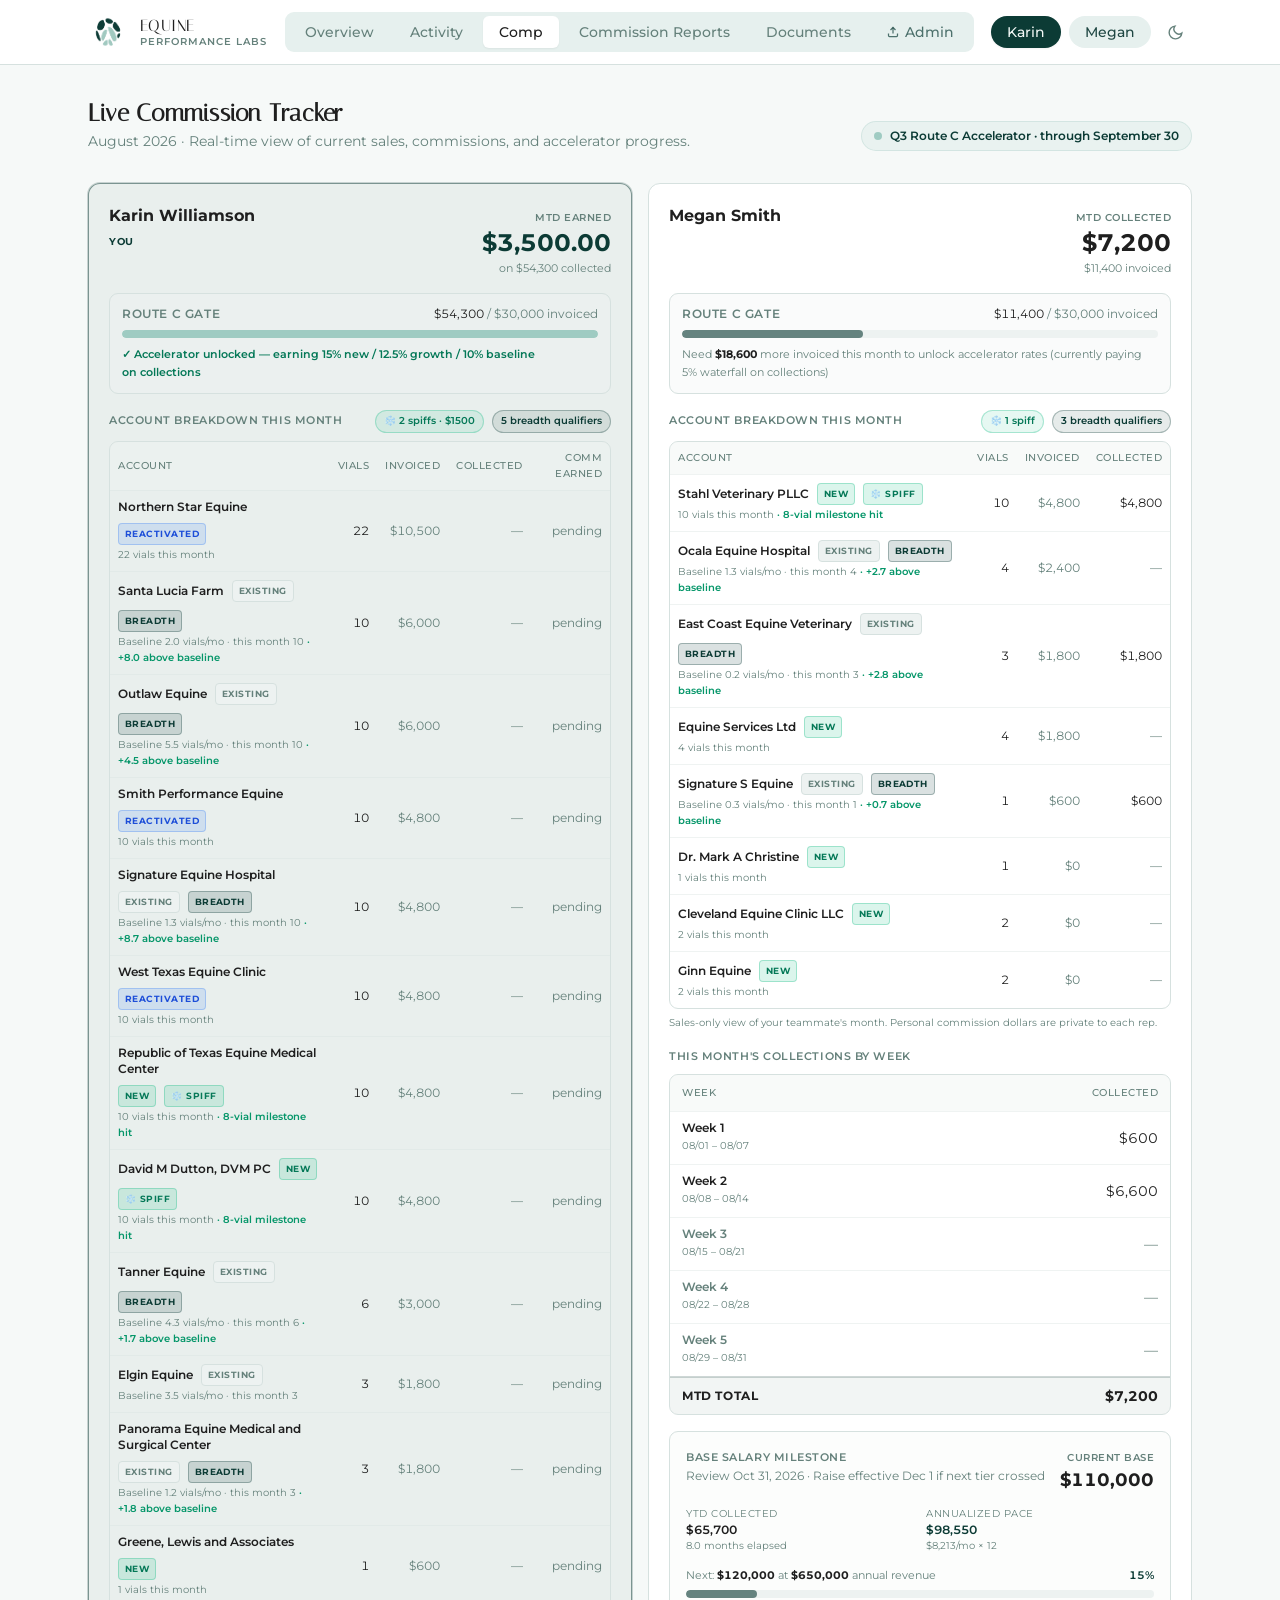
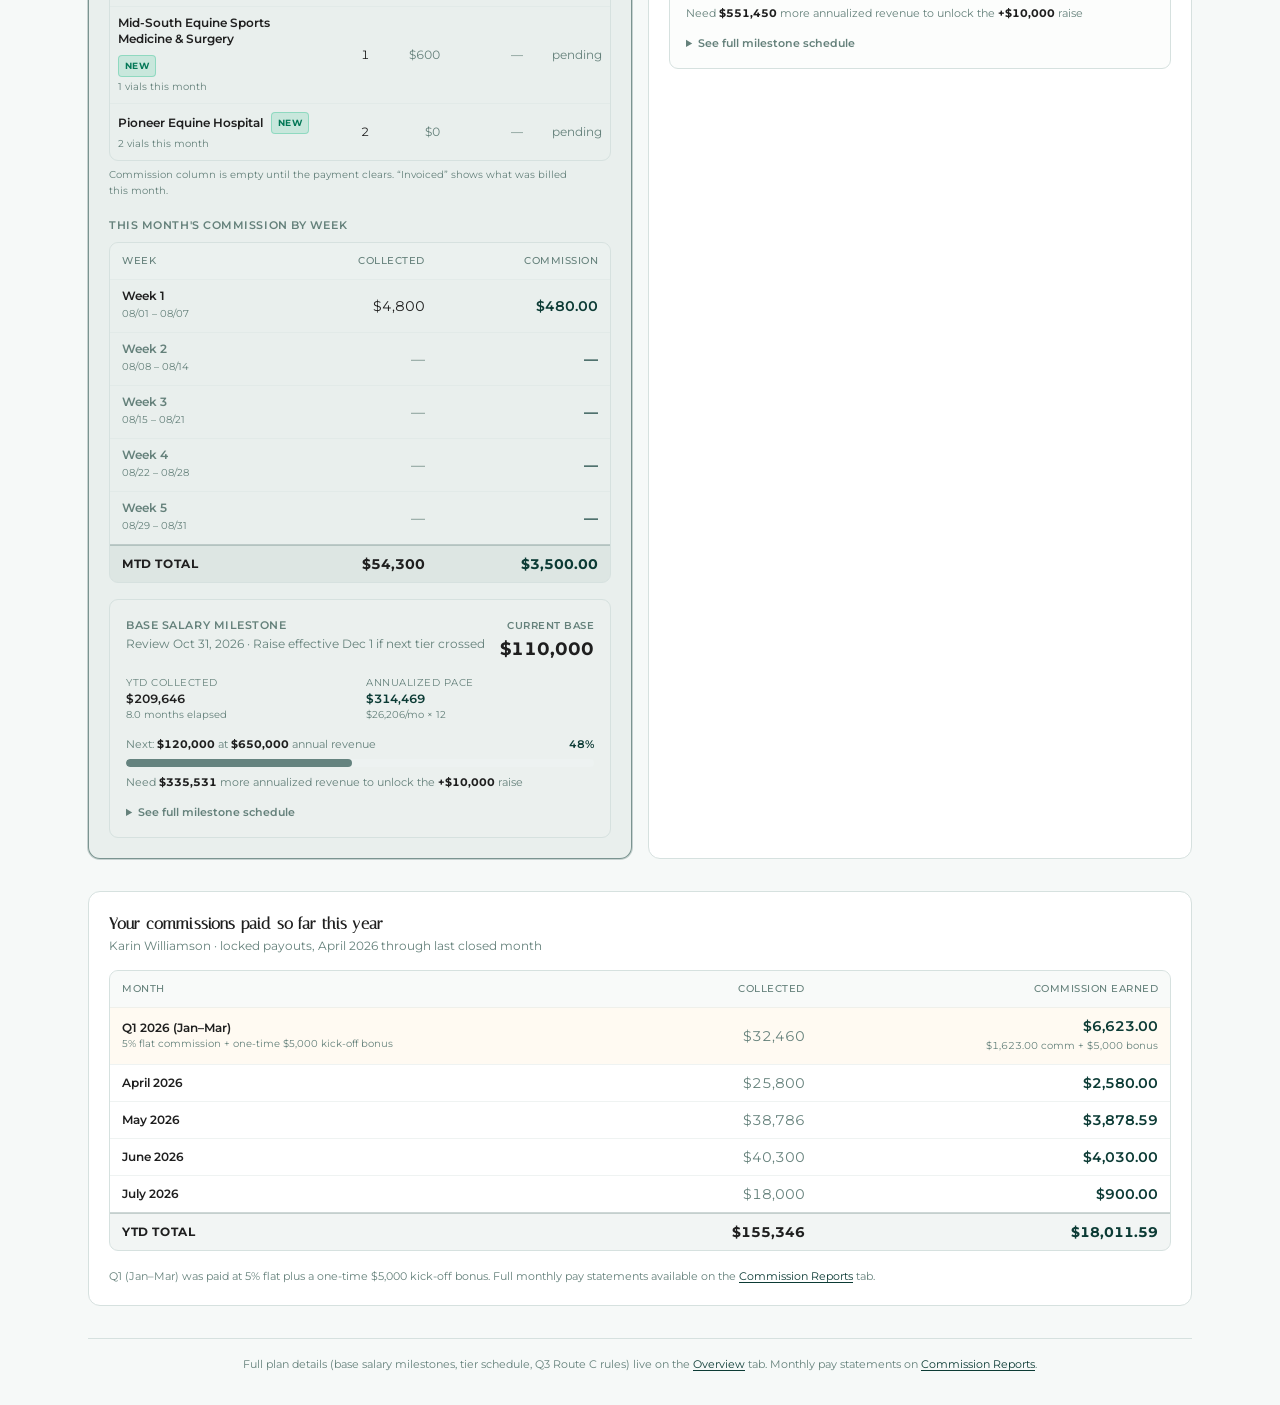
==== commit fb0b2a31: "Restore Sales Hub injection scripts and sync assets after rebuild" ====
--- a/index.html
+++ b/index.html
@@ -11,10 +11,737 @@
     <link rel="preconnect" href="https://fonts.gstatic.com" crossorigin />
     <link href="https://fonts.googleapis.com/css2?family=Italiana&family=Montserrat:wght@300;400;500;600;700&display=swap" rel="stylesheet" />
     <title>EPL 2026 Comp Dashboard</title>
-    <script type="module" crossorigin src="./assets/index-KwZJFDvA.js"></script>
+    <script type="module" crossorigin src="./assets/index-DeLpe0x-.js"></script>
     <link rel="stylesheet" crossorigin href="./assets/index-0NUX8Lo4.css">
   </head>
   <body>
     <div id="root"></div>
+
+<script>
+    // Rep-lock: if ?rep=karin or ?rep=megan is in URL, PERSISTENTLY lock to that rep.
+    // The Sales Hub has its own React auth that can unlock admin features mid-session;
+    // we run a continuous MutationObserver that keeps hiding Admin/Edit/other-rep buttons
+    // no matter what the React bundle tries to render.
+    (function() {
+      var params = new URLSearchParams(window.location.search);
+      var lockedRep = params.get('rep');
+      if (!lockedRep) return;
+      lockedRep = lockedRep.toLowerCase();
+      if (lockedRep !== 'karin' && lockedRep !== 'megan') return;
+      var otherRep = lockedRep === 'karin' ? 'megan' : 'karin';
+
+      // Inject CSS so anything with data-epl-hidden is hidden even if React tries to re-show it.
+      var style = document.createElement('style');
+      style.textContent = '[data-epl-hidden="1"]{display:none!important;visibility:hidden!important;pointer-events:none!important;}';
+      (document.head || document.documentElement).appendChild(style);
+
+      var hasClickedLockedRep = false;
+
+      function hideForbidden() {
+        // Hide every button/tab that should NOT be available in rep-locked view:
+        //   • The "other" rep tab (Megan if Karin-locked, etc)
+        //   • Admin tab (reps must never access publishing/admin UI)
+        //   • Edit button (admin-only comp editing)
+        var targets = document.querySelectorAll('button, a, [role="tab"]');
+        targets.forEach(function(btn) {
+          var text = (btn.textContent || '').trim().toLowerCase();
+          if (text === otherRep || text === 'admin' || text === 'edit') {
+            btn.setAttribute('data-epl-hidden', '1');
+          } else if (text === lockedRep) {
+            // Make sure locked-rep tab stays visible AND clicked if not yet active
+            btn.removeAttribute('data-epl-hidden');
+            if (!hasClickedLockedRep) {
+              // click it to select the correct rep
+              try { btn.click(); hasClickedLockedRep = true; } catch(e) {}
+            }
+          }
+        });
+      }
+
+      // Run on every DOM mutation. This is critical: the Sales Hub's React bundle
+      // may re-render nav items after admin auth events, tab switches, etc.
+      var observer = new MutationObserver(function() { hideForbidden(); });
+      observer.observe(document.documentElement, { childList: true, subtree: true, attributes: true, attributeFilter: ['style', 'class'] });
+      // Initial sweep
+      hideForbidden();
+      // Also run periodically as a belt-and-suspenders safety net
+      setInterval(hideForbidden, 1500);
+      // Expose the active rep for other sync scripts
+      window.__EPL_ACTIVE_REP = lockedRep;
+
+      // Intercept hash changes that attempt to reach admin routes (belt-and-suspenders)
+      window.addEventListener('hashchange', function() {
+        if (/#\/admin/i.test(window.location.hash)) {
+          window.location.hash = '#/';
+        }
+      });
+    })();
+
+    // ===== AUTO-SYNC FROM payments.json =====
+    (function() {
+      var syncedOnce = false;
+      var currentData = null;
+
+      function findButton(text) {
+        var btns = Array.from(document.querySelectorAll('button, a, label'));
+        return btns.find(function(b) { return b.textContent.trim().toLowerCase() === text.toLowerCase(); });
+      }
+
+      function fmtMoney(n) {
+        return '$' + Math.round(n).toLocaleString('en-US');
+      }
+
+      function fmtMoneyDec(n) {
+        return '$' + n.toLocaleString('en-US', { minimumFractionDigits: 0, maximumFractionDigits: 0 });
+      }
+
+      // Which rep is currently active (based on the highlighted tab)
+      function detectActiveRep() {
+        var karinBtn = findButton('Karin');
+        var meganBtn = findButton('Megan');
+        // Active tab usually has a darker background — check via class or inline styles
+        function isActive(btn) {
+          if (!btn) return false;
+          if (btn.getAttribute('aria-selected') === 'true') return true;
+          var cls = (btn.className || '') + '';
+          if (/active|selected/i.test(cls)) return true;
+          var bg = getComputedStyle(btn).backgroundColor;
+          // Active tab has dark green background rgb(~45,~154,~111)
+          if (/rgb\((\d+),\s*(\d+)/.test(bg)) {
+            var m = bg.match(/rgb\((\d+),\s*(\d+),\s*(\d+)/);
+            if (m && parseInt(m[1]) < 100 && parseInt(m[2]) > 100) return true;
+          }
+          return false;
+        }
+        if (isActive(karinBtn)) return 'karin';
+        if (isActive(meganBtn)) return 'megan';
+        // Fallback: check if name is in the heading
+        var bodyText = document.body.innerText;
+        if (bodyText.indexOf('Karin Williamson') > -1 && !isActive(meganBtn)) return 'karin';
+        if (bodyText.indexOf('Megan Smith') > -1) return 'megan';
+        return 'karin';
+      }
+
+      function computeProjections(rep) {
+        // Given mtdCollected and days elapsed, compute projected values
+        var mtd = rep.mtdCollected || 0;
+        var asOfDay = currentData.asOfDay || 23;
+        var daysInApril = 30;
+        var monthlyPace = (mtd / asOfDay) * daysInApril; // ~ monthly collection pace
+        var projectedCommissionApril = monthlyPace * 0.10; // Q2 10% flat escalator
+
+        // Apr-Dec projected revenue (9 months)
+        var projectedAprDecRevenue = monthlyPace * 9;
+
+        // Apr-Jun @ 10% flat, Jul-Dec uses waterfall (simplified):
+        // Assume waterfall: first $75K of each month @ 5%, $75-175K @ 6%, $175-300K @ 7.5%, $300K+ @ 10%
+        var aprJunComm = monthlyPace * 3 * 0.10;
+        // For Jul-Dec, apply waterfall per month
+        function monthlyWaterfall(monthly) {
+          var c = 0;
+          if (monthly <= 75000) return monthly * 0.05;
+          c += 75000 * 0.05;
+          if (monthly <= 175000) return c + (monthly - 75000) * 0.06;
+          c += 100000 * 0.06;
+          if (monthly <= 300000) return c + (monthly - 175000) * 0.075;
+          c += 125000 * 0.075;
+          return c + (monthly - 300000) * 0.10;
+        }
+        var julDecComm = monthlyWaterfall(monthlyPace) * 6;
+        var projectedAprDecCommission = aprJunComm + julDecComm;
+
+        // Q1 paid varies by rep. If we can read it from the DOM (React rendered it),
+        // use that; otherwise fall back to 0 so we don't show wrong subtotals.
+        var q1Paid = 0;
+        try {
+          var bodyText = document.body.innerText || '';
+          var m = bodyText.match(/Q1\s+\$(\d[\d,]*(?:\.\d+)?)/);
+          if (m) q1Paid = parseFloat(m[1].replace(/,/g, ''));
+        } catch(e) {}
+        var base = 110000;
+        var total2026 = base + q1Paid + projectedAprDecCommission;
+
+        return {
+          mtd: mtd,
+          monthlyPace: monthlyPace,
+          projectedCommissionApril: projectedCommissionApril,
+          projectedAprDecRevenue: projectedAprDecRevenue,
+          projectedAprDecCommission: projectedAprDecCommission,
+          total2026: total2026
+        };
+      }
+
+      function updateDisplay() {
+        if (!currentData) return;
+        var activeRep = detectActiveRep();
+        var repData = currentData.reps[activeRep];
+        if (!repData) return;
+
+        var proj = computeProjections(repData);
+
+        // Find a KPI card by its label text (<p> with uppercase label) and update the big $ value next to it
+        function updateByLabel(labelText, newValue) {
+          var labelUpper = labelText.toUpperCase().replace(/\s+/g, ' ');
+          // Find the specific <p> whose text matches the label (label is always in its own <p>)
+          var pTags = document.querySelectorAll('p');
+          var labelP = null;
+          for (var i = 0; i < pTags.length; i++) {
+            var t = pTags[i].textContent.trim().toUpperCase().replace(/\s+/g, ' ');
+            if (t === labelUpper) {
+              labelP = pTags[i];
+              break;
+            }
+          }
+          if (!labelP) return false;
+
+          // The big $ value is a sibling of labelP within the same card.
+          // Look at next siblings of the label for a $ value.
+          var sib = labelP.nextElementSibling;
+          while (sib) {
+            // Check if this element itself is the $ value
+            var txt = sib.textContent.trim();
+            if (/^\$[0-9,.]+$/.test(txt)) {
+              sib.textContent = newValue;
+              return true;
+            }
+            // Or if it has a direct child that is just the $ value
+            var directChildren = sib.children;
+            for (var k = 0; k < directChildren.length; k++) {
+              if (directChildren[k].children.length === 0 && /^\$[0-9,.]+$/.test(directChildren[k].textContent.trim())) {
+                directChildren[k].textContent = newValue;
+                return true;
+              }
+            }
+            // Or a descendant $ value (but only within this sibling)
+            var descendants = sib.querySelectorAll('*');
+            for (var m = 0; m < descendants.length; m++) {
+              if (descendants[m].children.length === 0 && /^\$[0-9,.]+$/.test(descendants[m].textContent.trim())) {
+                descendants[m].textContent = newValue;
+                return true;
+              }
+            }
+            sib = sib.nextElementSibling;
+          }
+          // Not in siblings — try the parent's other children
+          var parent = labelP.parentElement;
+          if (parent) {
+            var siblings = parent.children;
+            for (var n = 0; n < siblings.length; n++) {
+              if (siblings[n] === labelP) continue;
+              var txt2 = siblings[n].textContent.trim();
+              if (/^\$[0-9,.]+$/.test(txt2)) {
+                siblings[n].textContent = newValue;
+                return true;
+              }
+              var descendants2 = siblings[n].querySelectorAll('*');
+              for (var q = 0; q < descendants2.length; q++) {
+                if (descendants2[q].children.length === 0 && /^\$[0-9,.]+$/.test(descendants2[q].textContent.trim())) {
+                  descendants2[q].textContent = newValue;
+                  return true;
+                }
+              }
+            }
+          }
+          return false;
+        }
+
+        // Find MTD Collected value specifically (the $X next to the label)
+        function updateMTDValue(newValue) {
+          // Find the label paragraph first
+          var pTags = document.querySelectorAll('p');
+          for (var i = 0; i < pTags.length; i++) {
+            var p = pTags[i];
+            if (/MTD Collected/i.test(p.textContent) && /drives all projections/i.test(p.textContent)) {
+              // The value is the next <p> sibling of this label
+              var valueP = p.nextElementSibling;
+              if (valueP && valueP.tagName === 'P') {
+                // Replace the leading $X but keep the inner span
+                var firstTextNode = valueP.firstChild;
+                if (firstTextNode && firstTextNode.nodeType === 3) {
+                  firstTextNode.textContent = newValue;
+                  return true;
+                }
+                // Fallback: rebuild
+                var span = valueP.querySelector('span');
+                if (span) {
+                  valueP.childNodes[0].textContent = newValue;
+                  return true;
+                }
+              }
+            }
+          }
+          return false;
+        }
+
+        // Wait a beat to let React render then patch the visible values
+        setTimeout(function() {
+          updateMTDValue(fmtMoney(proj.mtd));
+          updateByLabel('PROJECTED COMMISSION \u2014 APRIL', fmtMoney(proj.projectedCommissionApril));
+          updateByLabel('PROJECTED APR\u2013DEC REVENUE', fmtMoney(proj.projectedAprDecRevenue));
+          updateByLabel('PROJECTED APR\u2013DEC COMMISSION', fmtMoney(proj.projectedAprDecCommission));
+          updateByLabel('PROJECTED 2026 TOTAL CASH COMP', fmtMoney(proj.total2026));
+
+          // Update the $X earned text next to MTD
+          var walker = document.createTreeWalker(document.body, NodeFilter.SHOW_TEXT, null);
+          var node;
+          while ((node = walker.nextNode())) {
+            if (/earned so far this month/i.test(node.textContent)) {
+              var prev = node.parentElement;
+              if (prev) {
+                var firstMatch = prev.textContent.match(/\$([\d,]+(?:\.\d+)?)/);
+                if (firstMatch) {
+                  // earned so far this month = mtd * 0.10 (Q2 flat 10%)
+                  var earned = proj.mtd * 0.10;
+                  var earnedStr = fmtMoney(earned);
+                  prev.innerHTML = prev.innerHTML.replace(/\$[\d,]+(?:\.\d+)?\s*earned so far this month/, function() { return earnedStr + ' earned so far this month'; });
+                }
+              }
+              break;
+            }
+          }
+
+          // Update 'On pace for $X collected' subtitle in PROJECTED COMMISSION — APRIL card
+          // (function replacement to avoid $-backreference interpretation)
+          var w2 = document.createTreeWalker(document.body, NodeFilter.SHOW_TEXT, null);
+          var n2;
+          var paceValue = fmtMoney(proj.monthlyPace);
+          while ((n2 = w2.nextNode())) {
+            var t2 = n2.textContent;
+            if (/On pace for\s+\$[\d,]+(?:\.\d+)?\s+collected/i.test(t2)) {
+              n2.textContent = t2.replace(/\$[\d,]+(?:\.\d+)?/, function() { return paceValue; });
+            }
+          }
+
+          // Update 'Apr–Dec Comm $X' text in PROJECTED 2026 TOTAL CASH COMP subtitle.
+          // NOTE: Use a function replacement to avoid $-backreference interpretation in the
+          // replacement string (fmtMoney returns strings like '$10,330' which would otherwise
+          // be partially re-interpreted by .replace).
+          var w3 = document.createTreeWalker(document.body, NodeFilter.SHOW_TEXT, null);
+          var n3;
+          var commRe = /(Apr[\u2013\-]Dec\s+Comm\s+)\$[\d,]+(?:\.\d+)?/gi;
+          var commText = fmtMoney(proj.projectedAprDecCommission);
+          while ((n3 = w3.nextNode())) {
+            var t3 = n3.textContent;
+            if (commRe.test(t3)) {
+              commRe.lastIndex = 0; // reset for replace
+              n3.textContent = t3.replace(commRe, function(match, prefix) {
+                return prefix + commText;
+              });
+            }
+          }
+
+          // Update 'Monthly pace · $X' subtitle (from a previous patch) OR the original
+          // 'Upload a Received Payments file to set the pace' placeholder.
+          var w4 = document.createTreeWalker(document.body, NodeFilter.SHOW_TEXT, null);
+          var n4;
+          var paceText = 'Monthly pace · ' + fmtMoney(proj.monthlyPace) + ' (based on MTD collected)';
+          while ((n4 = w4.nextNode())) {
+            var t4 = n4.textContent;
+            if (/Upload a Received Payments file to set the pace/i.test(t4)) {
+              n4.textContent = paceText;
+            } else if (/Monthly pace\s*·\s*\$[\d,]+(?:\.\d+)?/i.test(t4)) {
+              // Update the already-patched text to this rep's pace
+              n4.textContent = paceText;
+            }
+          }
+        }, 200);
+      }
+
+      function syncFromRepo() {
+        fetch('./payments.json?_=' + Date.now())
+          .then(function(r) { return r.ok ? r.json() : null; })
+          .then(function(data) {
+            if (!data) return;
+            currentData = data;
+            window.__EPL_PAYMENTS = data;
+            console.log('[EPL Sync] Payments loaded:', data.lastUpdated, 'Karin:', data.reps.karin.mtdCollected, 'Megan:', data.reps.megan.mtdCollected);
+            updateDisplay();
+          })
+          .catch(function(e) { console.warn('[EPL Sync] payments.json unavailable', e); });
+      }
+
+      // Initial load
+      setTimeout(syncFromRepo, 1500);
+
+      // Re-apply on ANY nav click (rep toggle, tab switch) — 500ms after click so
+      // React has finished re-rendering the new view.
+      document.body.addEventListener('click', function(e) {
+        var t = e.target;
+        if (!t) return;
+        var text = (t.textContent || '').trim();
+        if (text === 'Karin' || text === 'Megan' ||
+            text === 'Overview' || text === 'Activity' || text === 'Comp' ||
+            text === 'Commission Reports' || text === 'Documents' ||
+            /^(Karin|Megan|Overview|Activity|Comp|Commission|Documents)/i.test(text)) {
+          setTimeout(updateDisplay, 500);
+          setTimeout(updateDisplay, 1500); // second pass after slower renders
+        }
+      }, true);
+
+      // Also re-apply on route changes
+      window.addEventListener('hashchange', function() { setTimeout(updateDisplay, 500); });
+      window.addEventListener('popstate', function() { setTimeout(updateDisplay, 500); });
+
+      // Permanent low-frequency safety net: if the page displays '$0' or
+      // 'Upload a Received Payments file' placeholder anywhere, re-sync.
+      setInterval(function() {
+        if (!currentData) return;
+        var body = document.body.innerText || '';
+        if (/Upload a Received Payments file/i.test(body) ||
+            /\$0(?!\d)/.test(body.slice(0, 5000))) {
+          updateDisplay();
+        }
+      }, 2000);
+    })();
+
+    // ===== AUTO-SYNC FROM activity.json (Activity tab) =====
+    (function() {
+      var activityData = null;
+
+      function fmtMoney(n) { return '$' + Math.round(n).toLocaleString('en-US'); }
+
+      function patchActivityOverview() {
+        if (!activityData) return;
+        var tables = document.querySelectorAll('table');
+        var target = null;
+        tables.forEach(function(t) {
+          var head = t.querySelector('thead');
+          if (!head) return;
+          var th = head.textContent.toUpperCase();
+          if (th.indexOf('METRIC') > -1 && th.indexOf('KARIN WILLIAMSON') > -1 && th.indexOf('MEGAN SMITH') > -1) {
+            target = t;
+          }
+        });
+        if (!target) return;
+        if (target.dataset.eplPatched === '1' && target.dataset.eplVersion === activityData.lastUpdated) return;
+
+        var headRow = target.querySelector('thead tr');
+        var headers = headRow ? Array.from(headRow.querySelectorAll('th, td')).map(function(el){return el.textContent.trim().toUpperCase();}) : [];
+        var idxKarin = headers.findIndex(function(h){return /KARIN/i.test(h);});
+        var idxMegan = headers.findIndex(function(h){return /MEGAN/i.test(h);});
+        var idxCompany = headers.findIndex(function(h){return /COMPANY/i.test(h);});
+        if (idxKarin < 0 || idxMegan < 0) return;
+
+        var k = activityData.aggregates.karin;
+        var m = activityData.aggregates.megan;
+        var c = activityData.aggregates.company || {
+          mtdSales: k.mtdSales + m.mtdSales,
+          mtdOrders: k.mtdOrders + m.mtdOrders,
+          mtdVials: k.mtdVials + m.mtdVials,
+          newClientsMTD: k.newClientsMTD + m.newClientsMTD,
+          totalPaid: k.totalPaid + m.totalPaid,
+          outstanding: k.outstanding + m.outstanding,
+          pctCollected: (k.totalPaid + m.totalPaid) / ((k.totalPaid + m.totalPaid + k.outstanding + m.outstanding) || 1) * 100,
+          activeClients: k.activeClients + m.activeClients,
+          totalClients: k.totalClients + m.totalClients
+        };
+
+        var rows = target.querySelectorAll('tbody tr');
+        rows.forEach(function(row) {
+          var cells = row.querySelectorAll('td');
+          if (cells.length < 2) return;
+          var metric = cells[0].textContent.trim();
+          var mLower = metric.toLowerCase();
+
+          function setCell(cellIdx, value) {
+            if (cellIdx < 0 || cellIdx >= cells.length) return;
+            // Find the main value element (skipping the 'no change' sub-text)
+            var cell = cells[cellIdx];
+            // The big number is usually the first child text or first span with class for big text
+            // Try to find a leaf text node with the old value pattern
+            var allEls = cell.querySelectorAll('*');
+            var replaced = false;
+            for (var i = 0; i < allEls.length; i++) {
+              var el = allEls[i];
+              if (el.children.length === 0) {
+                var txt = el.textContent.trim();
+                if (/^\$[0-9,.]+$|^[0-9,.]+%?$|^\d+$|^—$/.test(txt) && !/no change|no prior/i.test(txt)) {
+                  el.textContent = value;
+                  replaced = true;
+                  break;
+                }
+              }
+            }
+            if (!replaced) {
+              // Fallback: replace first text node
+              var childNodes = cell.childNodes;
+              for (var j = 0; j < childNodes.length; j++) {
+                if (childNodes[j].nodeType === 3 && childNodes[j].textContent.trim().length > 0) {
+                  childNodes[j].textContent = value;
+                  break;
+                }
+              }
+            }
+          }
+
+          if (mLower.indexOf('mtd sales') > -1) {
+            setCell(idxKarin, fmtMoney(k.mtdSales));
+            setCell(idxMegan, fmtMoney(m.mtdSales));
+            setCell(idxCompany, fmtMoney(c.mtdSales));
+          } else if (mLower.indexOf('mtd collected') > -1) {
+            // Prefer activity.json's native mtdCollected field (added by the
+            // Comp & Sales Analytics task). Fall back to payments.json if
+            // activity.json doesn't include it yet.
+            var kColl = (k.mtdCollected !== undefined) ? k.mtdCollected : null;
+            var mColl = (m.mtdCollected !== undefined) ? m.mtdCollected : null;
+            var cColl = (c.mtdCollected !== undefined) ? c.mtdCollected : null;
+            if (kColl === null) {
+              var pmts = window.__EPL_PAYMENTS;
+              if (pmts && pmts.reps) {
+                kColl = (pmts.reps.karin && pmts.reps.karin.mtdCollected) || 0;
+                mColl = (pmts.reps.megan && pmts.reps.megan.mtdCollected) || 0;
+                cColl = kColl + mColl;
+              }
+            }
+            if (kColl !== null) {
+              setCell(idxKarin, fmtMoney(kColl));
+              setCell(idxMegan, fmtMoney(mColl));
+              setCell(idxCompany, fmtMoney(cColl));
+            }
+          } else if (mLower === 'mtd orders') {
+            setCell(idxKarin, String(k.mtdOrders));
+            setCell(idxMegan, String(m.mtdOrders));
+            setCell(idxCompany, String(c.mtdOrders));
+          } else if (mLower === 'mtd vials') {
+            setCell(idxKarin, String(k.mtdVials));
+            setCell(idxMegan, String(m.mtdVials));
+            setCell(idxCompany, String(c.mtdVials));
+          } else if (mLower.indexOf('new client') > -1) {
+            setCell(idxKarin, String(k.newClientsMTD));
+            setCell(idxMegan, String(m.newClientsMTD));
+            setCell(idxCompany, String(c.newClientsMTD));
+          } else if (mLower === 'outstanding') {
+            setCell(idxKarin, fmtMoney(k.outstanding));
+            setCell(idxMegan, fmtMoney(m.outstanding));
+            setCell(idxCompany, fmtMoney(c.outstanding));
+          } else if (mLower.indexOf('% collected') > -1) {
+            setCell(idxKarin, k.pctCollected.toFixed(1) + '%');
+            setCell(idxMegan, m.pctCollected.toFixed(1) + '%');
+            setCell(idxCompany, c.pctCollected.toFixed(1) + '%');
+          } else if (mLower.indexOf('active client') > -1) {
+            setCell(idxKarin, String(k.activeClients));
+            setCell(idxMegan, String(m.activeClients));
+            setCell(idxCompany, String(c.activeClients));
+          } else if (mLower.indexOf('total client') > -1) {
+            setCell(idxKarin, String(k.totalClients));
+            setCell(idxMegan, String(m.totalClients));
+            setCell(idxCompany, String(c.totalClients));
+          }
+        });
+
+        // Update the report date text
+        var walker = document.createTreeWalker(document.body, NodeFilter.SHOW_TEXT, null);
+        var node;
+        var months = ['Jan','Feb','Mar','Apr','May','Jun','Jul','Aug','Sep','Oct','Nov','Dec'];
+        var rptDate = new Date(activityData.reportDate + 'T00:00:00');
+        var rptStr = months[rptDate.getMonth()] + ' ' + rptDate.getDate() + ', ' + rptDate.getFullYear();
+        while ((node = walker.nextNode())) {
+          var txt = node.textContent;
+          var changed = false;
+          // Report: YYYY-MM-DD
+          if (/\d{4}-\d{2}-\d{2}/.test(txt) && (/Report/.test(txt) || /Report/.test(node.parentElement.textContent))) {
+            var newTxt = txt.replace(/\d{4}-\d{2}-\d{2}/, activityData.reportDate);
+            if (newTxt !== txt) { node.textContent = newTxt; changed = true; }
+          }
+          // "NN clients" (in the report header)
+          if (!changed && /^\s*\d+\s*clients\b/i.test(txt)) {
+            node.textContent = txt.replace(/\d+\s*clients/i, activityData.totalClients + ' clients');
+          }
+          // Month-to-date through Mon D, YYYY
+          if (/Month-to-date through/i.test(txt)) {
+            // Replace everything after 'through' up to the dot/bullet separator
+            var updated = txt.replace(/(Month-to-date through)\s+[^·\n]+(·|$)/i, '$1 ' + rptStr + ' $2');
+            if (updated !== txt) node.textContent = updated;
+          }
+        }
+
+        // Patch the Head-to-Head MTD Revenue bar chart (Karin/Megan numbers and Company Total)
+        var h2hCandidates = document.querySelectorAll('div');
+        h2hCandidates.forEach(function(div) {
+          var t = div.textContent || '';
+          if (/HEAD-TO-HEAD MTD REVENUE/i.test(t) && /Company Total:/i.test(t) && div.querySelectorAll('div').length < 30) {
+            // Update Company Total
+            var w = document.createTreeWalker(div, NodeFilter.SHOW_TEXT, null);
+            var tn;
+            while ((tn = w.nextNode())) {
+              if (/Company Total:/i.test(tn.textContent) || /Company Total:/i.test(tn.parentElement && tn.parentElement.textContent || '')) {
+                // This text node may be just 'Company Total:' and the $value is a sibling
+                if (/\$[\d,]+/.test(tn.textContent)) {
+                  tn.textContent = tn.textContent.replace(/\$[\d,]+/, fmtMoney(k.mtdSales + m.mtdSales));
+                } else {
+                  // Look at siblings of parent
+                  var parent = tn.parentElement;
+                  if (parent) {
+                    var sibs = parent.parentElement ? parent.parentElement.querySelectorAll('*') : [];
+                    for (var s = 0; s < sibs.length; s++) {
+                      if (sibs[s].children.length === 0 && /^\$[\d,]+$/.test(sibs[s].textContent.trim())) {
+                        sibs[s].textContent = fmtMoney(k.mtdSales + m.mtdSales);
+                        break;
+                      }
+                    }
+                  }
+                }
+              }
+            }
+            // Update Karin/Megan values. Do NOT rely on DOM order — the React app may
+            // render the current rep first in rep-locked views. Instead, find each bar's
+            // rep by looking at the name label within the same row/block.
+            var leaves = div.querySelectorAll('*');
+            var currencyLeaves = [];
+            leaves.forEach(function(el) {
+              if (el.children.length === 0 && /^\$[0-9,]+$/.test((el.textContent || '').trim())) {
+                // Skip the Company Total value (already handled above)
+                var sameRowText = el.parentElement ? (el.parentElement.textContent || '') : '';
+                if (/Company Total/i.test(sameRowText)) return;
+                currencyLeaves.push(el);
+              }
+            });
+
+            currencyLeaves.forEach(function(valEl) {
+              // Walk up to find a container that includes a rep name label
+              var ctx = valEl;
+              for (var depth = 0; depth < 6 && ctx; depth++) {
+                var ctxText = ctx.textContent || '';
+                var hasKarin = /\bKarin\b/.test(ctxText);
+                var hasMegan = /\bMegan\b/.test(ctxText);
+                // Only decide if exactly one is present at this level
+                if (hasKarin && !hasMegan) { valEl.textContent = fmtMoney(k.mtdSales); return; }
+                if (hasMegan && !hasKarin) { valEl.textContent = fmtMoney(m.mtdSales); return; }
+                ctx = ctx.parentElement;
+              }
+              // Fallback to order-based assignment if we couldn't disambiguate
+              var idx = currencyLeaves.indexOf(valEl);
+              if (idx === 0) valEl.textContent = fmtMoney(k.mtdSales);
+              else if (idx === 1) valEl.textContent = fmtMoney(m.mtdSales);
+            });
+          }
+        });
+
+        // Patch 'PROJECTED COMMISSION · MTD' card
+        // Strategy: find the rep card (contains 'Karin Williamson' or 'Megan Smith' + a $ value)
+        // and fix: (1) the $value, (2) the 'on $X collected' subtitle.
+        // In admin view (?admin=true or both reps visible), clone the card so BOTH reps show.
+        var payments = window.__EPL_PAYMENTS;
+        var isAdminView = /[?&]admin=true/.test(window.location.search) || !/[?&]rep=/.test(window.location.search);
+
+        function patchRepCommissionCard(cardEl, repKey) {
+          if (!payments || !payments.reps[repKey]) return;
+          var mtdCollected = payments.reps[repKey].mtdCollected || 0;
+          var comm = mtdCollected * 0.10;
+          // Update big $ value - first leaf that is a pure $ amount
+          var leaves = cardEl.querySelectorAll('*');
+          for (var i = 0; i < leaves.length; i++) {
+            var el = leaves[i];
+            if (el.children.length === 0 && /^\$[0-9,.]+$/.test((el.textContent || '').trim())) {
+              el.textContent = fmtMoney(comm);
+              break;
+            }
+          }
+          // Update 'on $X collected' subtitle — handle single or split text nodes
+          var subtitleEl = null;
+          var allLeaves = cardEl.querySelectorAll('*');
+          for (var j = 0; j < allLeaves.length; j++) {
+            var leaf = allLeaves[j];
+            if (leaf.children.length === 0) {
+              var txt = (leaf.textContent || '').trim();
+              if (/^on\s+\$[\d,.]+\s+collected$/i.test(txt) || /on\s+\$[\d,.]+\s+collected/i.test(txt)) {
+                subtitleEl = leaf;
+                break;
+              }
+            }
+          }
+          if (subtitleEl) {
+            subtitleEl.textContent = 'on ' + fmtMoney(mtdCollected) + ' collected';
+          }
+          cardEl.dataset.eplRep = repKey;
+        }
+
+        // Find all existing rep commission cards (each has a rep name + a $ value leaf)
+        var allCards = document.querySelectorAll('div');
+        var karinCard = null, meganCard = null, projSection = null;
+        allCards.forEach(function(div) {
+          if (div.children.length > 8) return; // want small cards only
+          var text = div.textContent || '';
+          // A rep card should be compact: contains rep name + $ value + 'collected'
+          if (/collected/i.test(text) && /\$[\d,]+/.test(text)) {
+            if (/Karin Williamson/i.test(text) && !karinCard && div.querySelectorAll('div').length < 10) {
+              karinCard = div;
+            } else if (/Megan Smith/i.test(text) && !meganCard && div.querySelectorAll('div').length < 10) {
+              meganCard = div;
+            }
+          }
+        });
+
+        // Also find the outer Projected Commission section (to append Megan's card to)
+        allCards.forEach(function(div) {
+          var t = div.textContent || '';
+          if (/PROJECTED COMMISSION.{0,3}MTD/i.test(t) && /Q2 Escalator/i.test(t) && div.querySelectorAll('div').length < 25) {
+            if (!projSection || div.querySelectorAll('div').length < projSection.querySelectorAll('div').length) {
+              projSection = div;
+            }
+          }
+        });
+
+        if (karinCard) patchRepCommissionCard(karinCard, 'karin');
+        if (meganCard) patchRepCommissionCard(meganCard, 'megan');
+
+        // If admin view, we need BOTH cards. If Megan card missing, clone Karin's.
+        if (isAdminView && karinCard && !meganCard && payments && payments.reps.megan) {
+          var clone = karinCard.cloneNode(true);
+          // Replace 'Karin Williamson' text with 'Megan Smith' in clone
+          var cloneLeaves = clone.querySelectorAll('*');
+          for (var c = 0; c < cloneLeaves.length; c++) {
+            var cl = cloneLeaves[c];
+            if (cl.children.length === 0 && /Karin Williamson/i.test(cl.textContent || '')) {
+              cl.textContent = cl.textContent.replace(/Karin Williamson/i, 'Megan Smith');
+            }
+          }
+          karinCard.parentNode.insertBefore(clone, karinCard.nextSibling);
+          patchRepCommissionCard(clone, 'megan');
+          clone.dataset.eplCloned = '1';
+        }
+
+        target.dataset.eplPatched = '1';
+        target.dataset.eplVersion = activityData.lastUpdated;
+      }
+
+      fetch('./activity.json?_=' + Date.now())
+        .then(function(r) { return r.ok ? r.json() : null; })
+        .then(function(data) {
+          if (!data) return;
+          activityData = data;
+          window.__EPL_ACTIVITY = data;
+          console.log('[EPL Sync] Activity loaded:', data.lastUpdated, 'Karin MTD:', data.aggregates.karin.mtdSales, 'Megan MTD:', data.aggregates.megan.mtdSales);
+          setTimeout(patchActivityOverview, 1000);
+        })
+        .catch(function(e) { console.warn('[EPL Sync] activity.json unavailable', e); });
+
+      // Re-apply on tab clicks
+      document.body.addEventListener('click', function(e) {
+        var t = e.target && e.target.textContent ? e.target.textContent.trim() : '';
+        if (t === 'Activity' || t === 'Karin' || t === 'Megan') {
+          setTimeout(function() {
+            var tables = document.querySelectorAll('table');
+            tables.forEach(function(tbl) { delete tbl.dataset.eplPatched; });
+            patchActivityOverview();
+          }, 600);
+        }
+      }, true);
+
+      // Periodic retry for first 30s
+      var actRetries = 0;
+      var actInterval = setInterval(function() {
+        patchActivityOverview();
+        actRetries++;
+        if (actRetries > 15) clearInterval(actInterval);
+      }, 2000);
+    })();
+    </script>
+
+    <!-- Activity table sync (client-level tables) -->
+    <script src="./activity-sync.js?v=3"></script>
+
+    <!-- Admin Sync Panel (Option C) -->
+    <script src="./sync-admin.js?v=3"></script>
   </body>
 </html>
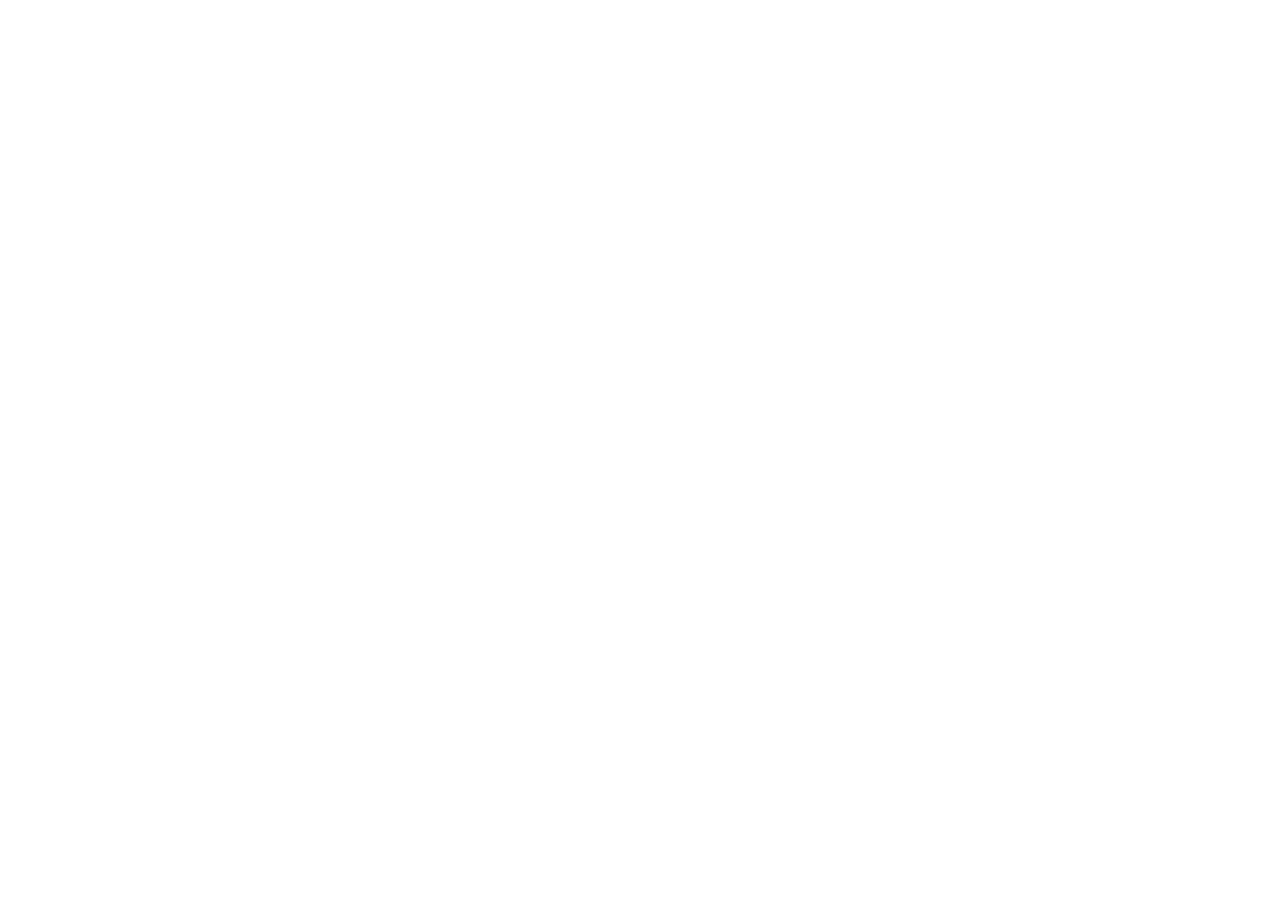
==== commit a2f53660: "SPA: publish updated bundle" ====
--- a/index.html
+++ b/index.html
@@ -11,737 +11,10 @@
     <link rel="preconnect" href="https://fonts.gstatic.com" crossorigin />
     <link href="https://fonts.googleapis.com/css2?family=Italiana&family=Montserrat:wght@300;400;500;600;700&display=swap" rel="stylesheet" />
     <title>EPL 2026 Comp Dashboard</title>
-    <script type="module" crossorigin src="./assets/index-DeLpe0x-.js"></script>
-    <link rel="stylesheet" crossorigin href="./assets/index-0NUX8Lo4.css">
+    <script type="module" crossorigin src="./assets/index-YBHD5dHf.js"></script>
+    <link rel="stylesheet" crossorigin href="./assets/index-EaglYsx1.css">
   </head>
   <body>
     <div id="root"></div>
-
-<script>
-    // Rep-lock: if ?rep=karin or ?rep=megan is in URL, PERSISTENTLY lock to that rep.
-    // The Sales Hub has its own React auth that can unlock admin features mid-session;
-    // we run a continuous MutationObserver that keeps hiding Admin/Edit/other-rep buttons
-    // no matter what the React bundle tries to render.
-    (function() {
-      var params = new URLSearchParams(window.location.search);
-      var lockedRep = params.get('rep');
-      if (!lockedRep) return;
-      lockedRep = lockedRep.toLowerCase();
-      if (lockedRep !== 'karin' && lockedRep !== 'megan') return;
-      var otherRep = lockedRep === 'karin' ? 'megan' : 'karin';
-
-      // Inject CSS so anything with data-epl-hidden is hidden even if React tries to re-show it.
-      var style = document.createElement('style');
-      style.textContent = '[data-epl-hidden="1"]{display:none!important;visibility:hidden!important;pointer-events:none!important;}';
-      (document.head || document.documentElement).appendChild(style);
-
-      var hasClickedLockedRep = false;
-
-      function hideForbidden() {
-        // Hide every button/tab that should NOT be available in rep-locked view:
-        //   • The "other" rep tab (Megan if Karin-locked, etc)
-        //   • Admin tab (reps must never access publishing/admin UI)
-        //   • Edit button (admin-only comp editing)
-        var targets = document.querySelectorAll('button, a, [role="tab"]');
-        targets.forEach(function(btn) {
-          var text = (btn.textContent || '').trim().toLowerCase();
-          if (text === otherRep || text === 'admin' || text === 'edit') {
-            btn.setAttribute('data-epl-hidden', '1');
-          } else if (text === lockedRep) {
-            // Make sure locked-rep tab stays visible AND clicked if not yet active
-            btn.removeAttribute('data-epl-hidden');
-            if (!hasClickedLockedRep) {
-              // click it to select the correct rep
-              try { btn.click(); hasClickedLockedRep = true; } catch(e) {}
-            }
-          }
-        });
-      }
-
-      // Run on every DOM mutation. This is critical: the Sales Hub's React bundle
-      // may re-render nav items after admin auth events, tab switches, etc.
-      var observer = new MutationObserver(function() { hideForbidden(); });
-      observer.observe(document.documentElement, { childList: true, subtree: true, attributes: true, attributeFilter: ['style', 'class'] });
-      // Initial sweep
-      hideForbidden();
-      // Also run periodically as a belt-and-suspenders safety net
-      setInterval(hideForbidden, 1500);
-      // Expose the active rep for other sync scripts
-      window.__EPL_ACTIVE_REP = lockedRep;
-
-      // Intercept hash changes that attempt to reach admin routes (belt-and-suspenders)
-      window.addEventListener('hashchange', function() {
-        if (/#\/admin/i.test(window.location.hash)) {
-          window.location.hash = '#/';
-        }
-      });
-    })();
-
-    // ===== AUTO-SYNC FROM payments.json =====
-    (function() {
-      var syncedOnce = false;
-      var currentData = null;
-
-      function findButton(text) {
-        var btns = Array.from(document.querySelectorAll('button, a, label'));
-        return btns.find(function(b) { return b.textContent.trim().toLowerCase() === text.toLowerCase(); });
-      }
-
-      function fmtMoney(n) {
-        return '$' + Math.round(n).toLocaleString('en-US');
-      }
-
-      function fmtMoneyDec(n) {
-        return '$' + n.toLocaleString('en-US', { minimumFractionDigits: 0, maximumFractionDigits: 0 });
-      }
-
-      // Which rep is currently active (based on the highlighted tab)
-      function detectActiveRep() {
-        var karinBtn = findButton('Karin');
-        var meganBtn = findButton('Megan');
-        // Active tab usually has a darker background — check via class or inline styles
-        function isActive(btn) {
-          if (!btn) return false;
-          if (btn.getAttribute('aria-selected') === 'true') return true;
-          var cls = (btn.className || '') + '';
-          if (/active|selected/i.test(cls)) return true;
-          var bg = getComputedStyle(btn).backgroundColor;
-          // Active tab has dark green background rgb(~45,~154,~111)
-          if (/rgb\((\d+),\s*(\d+)/.test(bg)) {
-            var m = bg.match(/rgb\((\d+),\s*(\d+),\s*(\d+)/);
-            if (m && parseInt(m[1]) < 100 && parseInt(m[2]) > 100) return true;
-          }
-          return false;
-        }
-        if (isActive(karinBtn)) return 'karin';
-        if (isActive(meganBtn)) return 'megan';
-        // Fallback: check if name is in the heading
-        var bodyText = document.body.innerText;
-        if (bodyText.indexOf('Karin Williamson') > -1 && !isActive(meganBtn)) return 'karin';
-        if (bodyText.indexOf('Megan Smith') > -1) return 'megan';
-        return 'karin';
-      }
-
-      function computeProjections(rep) {
-        // Given mtdCollected and days elapsed, compute projected values
-        var mtd = rep.mtdCollected || 0;
-        var asOfDay = currentData.asOfDay || 23;
-        var daysInApril = 30;
-        var monthlyPace = (mtd / asOfDay) * daysInApril; // ~ monthly collection pace
-        var projectedCommissionApril = monthlyPace * 0.10; // Q2 10% flat escalator
-
-        // Apr-Dec projected revenue (9 months)
-        var projectedAprDecRevenue = monthlyPace * 9;
-
-        // Apr-Jun @ 10% flat, Jul-Dec uses waterfall (simplified):
-        // Assume waterfall: first $75K of each month @ 5%, $75-175K @ 6%, $175-300K @ 7.5%, $300K+ @ 10%
-        var aprJunComm = monthlyPace * 3 * 0.10;
-        // For Jul-Dec, apply waterfall per month
-        function monthlyWaterfall(monthly) {
-          var c = 0;
-          if (monthly <= 75000) return monthly * 0.05;
-          c += 75000 * 0.05;
-          if (monthly <= 175000) return c + (monthly - 75000) * 0.06;
-          c += 100000 * 0.06;
-          if (monthly <= 300000) return c + (monthly - 175000) * 0.075;
-          c += 125000 * 0.075;
-          return c + (monthly - 300000) * 0.10;
-        }
-        var julDecComm = monthlyWaterfall(monthlyPace) * 6;
-        var projectedAprDecCommission = aprJunComm + julDecComm;
-
-        // Q1 paid varies by rep. If we can read it from the DOM (React rendered it),
-        // use that; otherwise fall back to 0 so we don't show wrong subtotals.
-        var q1Paid = 0;
-        try {
-          var bodyText = document.body.innerText || '';
-          var m = bodyText.match(/Q1\s+\$(\d[\d,]*(?:\.\d+)?)/);
-          if (m) q1Paid = parseFloat(m[1].replace(/,/g, ''));
-        } catch(e) {}
-        var base = 110000;
-        var total2026 = base + q1Paid + projectedAprDecCommission;
-
-        return {
-          mtd: mtd,
-          monthlyPace: monthlyPace,
-          projectedCommissionApril: projectedCommissionApril,
-          projectedAprDecRevenue: projectedAprDecRevenue,
-          projectedAprDecCommission: projectedAprDecCommission,
-          total2026: total2026
-        };
-      }
-
-      function updateDisplay() {
-        if (!currentData) return;
-        var activeRep = detectActiveRep();
-        var repData = currentData.reps[activeRep];
-        if (!repData) return;
-
-        var proj = computeProjections(repData);
-
-        // Find a KPI card by its label text (<p> with uppercase label) and update the big $ value next to it
-        function updateByLabel(labelText, newValue) {
-          var labelUpper = labelText.toUpperCase().replace(/\s+/g, ' ');
-          // Find the specific <p> whose text matches the label (label is always in its own <p>)
-          var pTags = document.querySelectorAll('p');
-          var labelP = null;
-          for (var i = 0; i < pTags.length; i++) {
-            var t = pTags[i].textContent.trim().toUpperCase().replace(/\s+/g, ' ');
-            if (t === labelUpper) {
-              labelP = pTags[i];
-              break;
-            }
-          }
-          if (!labelP) return false;
-
-          // The big $ value is a sibling of labelP within the same card.
-          // Look at next siblings of the label for a $ value.
-          var sib = labelP.nextElementSibling;
-          while (sib) {
-            // Check if this element itself is the $ value
-            var txt = sib.textContent.trim();
-            if (/^\$[0-9,.]+$/.test(txt)) {
-              sib.textContent = newValue;
-              return true;
-            }
-            // Or if it has a direct child that is just the $ value
-            var directChildren = sib.children;
-            for (var k = 0; k < directChildren.length; k++) {
-              if (directChildren[k].children.length === 0 && /^\$[0-9,.]+$/.test(directChildren[k].textContent.trim())) {
-                directChildren[k].textContent = newValue;
-                return true;
-              }
-            }
-            // Or a descendant $ value (but only within this sibling)
-            var descendants = sib.querySelectorAll('*');
-            for (var m = 0; m < descendants.length; m++) {
-              if (descendants[m].children.length === 0 && /^\$[0-9,.]+$/.test(descendants[m].textContent.trim())) {
-                descendants[m].textContent = newValue;
-                return true;
-              }
-            }
-            sib = sib.nextElementSibling;
-          }
-          // Not in siblings — try the parent's other children
-          var parent = labelP.parentElement;
-          if (parent) {
-            var siblings = parent.children;
-            for (var n = 0; n < siblings.length; n++) {
-              if (siblings[n] === labelP) continue;
-              var txt2 = siblings[n].textContent.trim();
-              if (/^\$[0-9,.]+$/.test(txt2)) {
-                siblings[n].textContent = newValue;
-                return true;
-              }
-              var descendants2 = siblings[n].querySelectorAll('*');
-              for (var q = 0; q < descendants2.length; q++) {
-                if (descendants2[q].children.length === 0 && /^\$[0-9,.]+$/.test(descendants2[q].textContent.trim())) {
-                  descendants2[q].textContent = newValue;
-                  return true;
-                }
-              }
-            }
-          }
-          return false;
-        }
-
-        // Find MTD Collected value specifically (the $X next to the label)
-        function updateMTDValue(newValue) {
-          // Find the label paragraph first
-          var pTags = document.querySelectorAll('p');
-          for (var i = 0; i < pTags.length; i++) {
-            var p = pTags[i];
-            if (/MTD Collected/i.test(p.textContent) && /drives all projections/i.test(p.textContent)) {
-              // The value is the next <p> sibling of this label
-              var valueP = p.nextElementSibling;
-              if (valueP && valueP.tagName === 'P') {
-                // Replace the leading $X but keep the inner span
-                var firstTextNode = valueP.firstChild;
-                if (firstTextNode && firstTextNode.nodeType === 3) {
-                  firstTextNode.textContent = newValue;
-                  return true;
-                }
-                // Fallback: rebuild
-                var span = valueP.querySelector('span');
-                if (span) {
-                  valueP.childNodes[0].textContent = newValue;
-                  return true;
-                }
-              }
-            }
-          }
-          return false;
-        }
-
-        // Wait a beat to let React render then patch the visible values
-        setTimeout(function() {
-          updateMTDValue(fmtMoney(proj.mtd));
-          updateByLabel('PROJECTED COMMISSION \u2014 APRIL', fmtMoney(proj.projectedCommissionApril));
-          updateByLabel('PROJECTED APR\u2013DEC REVENUE', fmtMoney(proj.projectedAprDecRevenue));
-          updateByLabel('PROJECTED APR\u2013DEC COMMISSION', fmtMoney(proj.projectedAprDecCommission));
-          updateByLabel('PROJECTED 2026 TOTAL CASH COMP', fmtMoney(proj.total2026));
-
-          // Update the $X earned text next to MTD
-          var walker = document.createTreeWalker(document.body, NodeFilter.SHOW_TEXT, null);
-          var node;
-          while ((node = walker.nextNode())) {
-            if (/earned so far this month/i.test(node.textContent)) {
-              var prev = node.parentElement;
-              if (prev) {
-                var firstMatch = prev.textContent.match(/\$([\d,]+(?:\.\d+)?)/);
-                if (firstMatch) {
-                  // earned so far this month = mtd * 0.10 (Q2 flat 10%)
-                  var earned = proj.mtd * 0.10;
-                  var earnedStr = fmtMoney(earned);
-                  prev.innerHTML = prev.innerHTML.replace(/\$[\d,]+(?:\.\d+)?\s*earned so far this month/, function() { return earnedStr + ' earned so far this month'; });
-                }
-              }
-              break;
-            }
-          }
-
-          // Update 'On pace for $X collected' subtitle in PROJECTED COMMISSION — APRIL card
-          // (function replacement to avoid $-backreference interpretation)
-          var w2 = document.createTreeWalker(document.body, NodeFilter.SHOW_TEXT, null);
-          var n2;
-          var paceValue = fmtMoney(proj.monthlyPace);
-          while ((n2 = w2.nextNode())) {
-            var t2 = n2.textContent;
-            if (/On pace for\s+\$[\d,]+(?:\.\d+)?\s+collected/i.test(t2)) {
-              n2.textContent = t2.replace(/\$[\d,]+(?:\.\d+)?/, function() { return paceValue; });
-            }
-          }
-
-          // Update 'Apr–Dec Comm $X' text in PROJECTED 2026 TOTAL CASH COMP subtitle.
-          // NOTE: Use a function replacement to avoid $-backreference interpretation in the
-          // replacement string (fmtMoney returns strings like '$10,330' which would otherwise
-          // be partially re-interpreted by .replace).
-          var w3 = document.createTreeWalker(document.body, NodeFilter.SHOW_TEXT, null);
-          var n3;
-          var commRe = /(Apr[\u2013\-]Dec\s+Comm\s+)\$[\d,]+(?:\.\d+)?/gi;
-          var commText = fmtMoney(proj.projectedAprDecCommission);
-          while ((n3 = w3.nextNode())) {
-            var t3 = n3.textContent;
-            if (commRe.test(t3)) {
-              commRe.lastIndex = 0; // reset for replace
-              n3.textContent = t3.replace(commRe, function(match, prefix) {
-                return prefix + commText;
-              });
-            }
-          }
-
-          // Update 'Monthly pace · $X' subtitle (from a previous patch) OR the original
-          // 'Upload a Received Payments file to set the pace' placeholder.
-          var w4 = document.createTreeWalker(document.body, NodeFilter.SHOW_TEXT, null);
-          var n4;
-          var paceText = 'Monthly pace · ' + fmtMoney(proj.monthlyPace) + ' (based on MTD collected)';
-          while ((n4 = w4.nextNode())) {
-            var t4 = n4.textContent;
-            if (/Upload a Received Payments file to set the pace/i.test(t4)) {
-              n4.textContent = paceText;
-            } else if (/Monthly pace\s*·\s*\$[\d,]+(?:\.\d+)?/i.test(t4)) {
-              // Update the already-patched text to this rep's pace
-              n4.textContent = paceText;
-            }
-          }
-        }, 200);
-      }
-
-      function syncFromRepo() {
-        fetch('./payments.json?_=' + Date.now())
-          .then(function(r) { return r.ok ? r.json() : null; })
-          .then(function(data) {
-            if (!data) return;
-            currentData = data;
-            window.__EPL_PAYMENTS = data;
-            console.log('[EPL Sync] Payments loaded:', data.lastUpdated, 'Karin:', data.reps.karin.mtdCollected, 'Megan:', data.reps.megan.mtdCollected);
-            updateDisplay();
-          })
-          .catch(function(e) { console.warn('[EPL Sync] payments.json unavailable', e); });
-      }
-
-      // Initial load
-      setTimeout(syncFromRepo, 1500);
-
-      // Re-apply on ANY nav click (rep toggle, tab switch) — 500ms after click so
-      // React has finished re-rendering the new view.
-      document.body.addEventListener('click', function(e) {
-        var t = e.target;
-        if (!t) return;
-        var text = (t.textContent || '').trim();
-        if (text === 'Karin' || text === 'Megan' ||
-            text === 'Overview' || text === 'Activity' || text === 'Comp' ||
-            text === 'Commission Reports' || text === 'Documents' ||
-            /^(Karin|Megan|Overview|Activity|Comp|Commission|Documents)/i.test(text)) {
-          setTimeout(updateDisplay, 500);
-          setTimeout(updateDisplay, 1500); // second pass after slower renders
-        }
-      }, true);
-
-      // Also re-apply on route changes
-      window.addEventListener('hashchange', function() { setTimeout(updateDisplay, 500); });
-      window.addEventListener('popstate', function() { setTimeout(updateDisplay, 500); });
-
-      // Permanent low-frequency safety net: if the page displays '$0' or
-      // 'Upload a Received Payments file' placeholder anywhere, re-sync.
-      setInterval(function() {
-        if (!currentData) return;
-        var body = document.body.innerText || '';
-        if (/Upload a Received Payments file/i.test(body) ||
-            /\$0(?!\d)/.test(body.slice(0, 5000))) {
-          updateDisplay();
-        }
-      }, 2000);
-    })();
-
-    // ===== AUTO-SYNC FROM activity.json (Activity tab) =====
-    (function() {
-      var activityData = null;
-
-      function fmtMoney(n) { return '$' + Math.round(n).toLocaleString('en-US'); }
-
-      function patchActivityOverview() {
-        if (!activityData) return;
-        var tables = document.querySelectorAll('table');
-        var target = null;
-        tables.forEach(function(t) {
-          var head = t.querySelector('thead');
-          if (!head) return;
-          var th = head.textContent.toUpperCase();
-          if (th.indexOf('METRIC') > -1 && th.indexOf('KARIN WILLIAMSON') > -1 && th.indexOf('MEGAN SMITH') > -1) {
-            target = t;
-          }
-        });
-        if (!target) return;
-        if (target.dataset.eplPatched === '1' && target.dataset.eplVersion === activityData.lastUpdated) return;
-
-        var headRow = target.querySelector('thead tr');
-        var headers = headRow ? Array.from(headRow.querySelectorAll('th, td')).map(function(el){return el.textContent.trim().toUpperCase();}) : [];
-        var idxKarin = headers.findIndex(function(h){return /KARIN/i.test(h);});
-        var idxMegan = headers.findIndex(function(h){return /MEGAN/i.test(h);});
-        var idxCompany = headers.findIndex(function(h){return /COMPANY/i.test(h);});
-        if (idxKarin < 0 || idxMegan < 0) return;
-
-        var k = activityData.aggregates.karin;
-        var m = activityData.aggregates.megan;
-        var c = activityData.aggregates.company || {
-          mtdSales: k.mtdSales + m.mtdSales,
-          mtdOrders: k.mtdOrders + m.mtdOrders,
-          mtdVials: k.mtdVials + m.mtdVials,
-          newClientsMTD: k.newClientsMTD + m.newClientsMTD,
-          totalPaid: k.totalPaid + m.totalPaid,
-          outstanding: k.outstanding + m.outstanding,
-          pctCollected: (k.totalPaid + m.totalPaid) / ((k.totalPaid + m.totalPaid + k.outstanding + m.outstanding) || 1) * 100,
-          activeClients: k.activeClients + m.activeClients,
-          totalClients: k.totalClients + m.totalClients
-        };
-
-        var rows = target.querySelectorAll('tbody tr');
-        rows.forEach(function(row) {
-          var cells = row.querySelectorAll('td');
-          if (cells.length < 2) return;
-          var metric = cells[0].textContent.trim();
-          var mLower = metric.toLowerCase();
-
-          function setCell(cellIdx, value) {
-            if (cellIdx < 0 || cellIdx >= cells.length) return;
-            // Find the main value element (skipping the 'no change' sub-text)
-            var cell = cells[cellIdx];
-            // The big number is usually the first child text or first span with class for big text
-            // Try to find a leaf text node with the old value pattern
-            var allEls = cell.querySelectorAll('*');
-            var replaced = false;
-            for (var i = 0; i < allEls.length; i++) {
-              var el = allEls[i];
-              if (el.children.length === 0) {
-                var txt = el.textContent.trim();
-                if (/^\$[0-9,.]+$|^[0-9,.]+%?$|^\d+$|^—$/.test(txt) && !/no change|no prior/i.test(txt)) {
-                  el.textContent = value;
-                  replaced = true;
-                  break;
-                }
-              }
-            }
-            if (!replaced) {
-              // Fallback: replace first text node
-              var childNodes = cell.childNodes;
-              for (var j = 0; j < childNodes.length; j++) {
-                if (childNodes[j].nodeType === 3 && childNodes[j].textContent.trim().length > 0) {
-                  childNodes[j].textContent = value;
-                  break;
-                }
-              }
-            }
-          }
-
-          if (mLower.indexOf('mtd sales') > -1) {
-            setCell(idxKarin, fmtMoney(k.mtdSales));
-            setCell(idxMegan, fmtMoney(m.mtdSales));
-            setCell(idxCompany, fmtMoney(c.mtdSales));
-          } else if (mLower.indexOf('mtd collected') > -1) {
-            // Prefer activity.json's native mtdCollected field (added by the
-            // Comp & Sales Analytics task). Fall back to payments.json if
-            // activity.json doesn't include it yet.
-            var kColl = (k.mtdCollected !== undefined) ? k.mtdCollected : null;
-            var mColl = (m.mtdCollected !== undefined) ? m.mtdCollected : null;
-            var cColl = (c.mtdCollected !== undefined) ? c.mtdCollected : null;
-            if (kColl === null) {
-              var pmts = window.__EPL_PAYMENTS;
-              if (pmts && pmts.reps) {
-                kColl = (pmts.reps.karin && pmts.reps.karin.mtdCollected) || 0;
-                mColl = (pmts.reps.megan && pmts.reps.megan.mtdCollected) || 0;
-                cColl = kColl + mColl;
-              }
-            }
-            if (kColl !== null) {
-              setCell(idxKarin, fmtMoney(kColl));
-              setCell(idxMegan, fmtMoney(mColl));
-              setCell(idxCompany, fmtMoney(cColl));
-            }
-          } else if (mLower === 'mtd orders') {
-            setCell(idxKarin, String(k.mtdOrders));
-            setCell(idxMegan, String(m.mtdOrders));
-            setCell(idxCompany, String(c.mtdOrders));
-          } else if (mLower === 'mtd vials') {
-            setCell(idxKarin, String(k.mtdVials));
-            setCell(idxMegan, String(m.mtdVials));
-            setCell(idxCompany, String(c.mtdVials));
-          } else if (mLower.indexOf('new client') > -1) {
-            setCell(idxKarin, String(k.newClientsMTD));
-            setCell(idxMegan, String(m.newClientsMTD));
-            setCell(idxCompany, String(c.newClientsMTD));
-          } else if (mLower === 'outstanding') {
-            setCell(idxKarin, fmtMoney(k.outstanding));
-            setCell(idxMegan, fmtMoney(m.outstanding));
-            setCell(idxCompany, fmtMoney(c.outstanding));
-          } else if (mLower.indexOf('% collected') > -1) {
-            setCell(idxKarin, k.pctCollected.toFixed(1) + '%');
-            setCell(idxMegan, m.pctCollected.toFixed(1) + '%');
-            setCell(idxCompany, c.pctCollected.toFixed(1) + '%');
-          } else if (mLower.indexOf('active client') > -1) {
-            setCell(idxKarin, String(k.activeClients));
-            setCell(idxMegan, String(m.activeClients));
-            setCell(idxCompany, String(c.activeClients));
-          } else if (mLower.indexOf('total client') > -1) {
-            setCell(idxKarin, String(k.totalClients));
-            setCell(idxMegan, String(m.totalClients));
-            setCell(idxCompany, String(c.totalClients));
-          }
-        });
-
-        // Update the report date text
-        var walker = document.createTreeWalker(document.body, NodeFilter.SHOW_TEXT, null);
-        var node;
-        var months = ['Jan','Feb','Mar','Apr','May','Jun','Jul','Aug','Sep','Oct','Nov','Dec'];
-        var rptDate = new Date(activityData.reportDate + 'T00:00:00');
-        var rptStr = months[rptDate.getMonth()] + ' ' + rptDate.getDate() + ', ' + rptDate.getFullYear();
-        while ((node = walker.nextNode())) {
-          var txt = node.textContent;
-          var changed = false;
-          // Report: YYYY-MM-DD
-          if (/\d{4}-\d{2}-\d{2}/.test(txt) && (/Report/.test(txt) || /Report/.test(node.parentElement.textContent))) {
-            var newTxt = txt.replace(/\d{4}-\d{2}-\d{2}/, activityData.reportDate);
-            if (newTxt !== txt) { node.textContent = newTxt; changed = true; }
-          }
-          // "NN clients" (in the report header)
-          if (!changed && /^\s*\d+\s*clients\b/i.test(txt)) {
-            node.textContent = txt.replace(/\d+\s*clients/i, activityData.totalClients + ' clients');
-          }
-          // Month-to-date through Mon D, YYYY
-          if (/Month-to-date through/i.test(txt)) {
-            // Replace everything after 'through' up to the dot/bullet separator
-            var updated = txt.replace(/(Month-to-date through)\s+[^·\n]+(·|$)/i, '$1 ' + rptStr + ' $2');
-            if (updated !== txt) node.textContent = updated;
-          }
-        }
-
-        // Patch the Head-to-Head MTD Revenue bar chart (Karin/Megan numbers and Company Total)
-        var h2hCandidates = document.querySelectorAll('div');
-        h2hCandidates.forEach(function(div) {
-          var t = div.textContent || '';
-          if (/HEAD-TO-HEAD MTD REVENUE/i.test(t) && /Company Total:/i.test(t) && div.querySelectorAll('div').length < 30) {
-            // Update Company Total
-            var w = document.createTreeWalker(div, NodeFilter.SHOW_TEXT, null);
-            var tn;
-            while ((tn = w.nextNode())) {
-              if (/Company Total:/i.test(tn.textContent) || /Company Total:/i.test(tn.parentElement && tn.parentElement.textContent || '')) {
-                // This text node may be just 'Company Total:' and the $value is a sibling
-                if (/\$[\d,]+/.test(tn.textContent)) {
-                  tn.textContent = tn.textContent.replace(/\$[\d,]+/, fmtMoney(k.mtdSales + m.mtdSales));
-                } else {
-                  // Look at siblings of parent
-                  var parent = tn.parentElement;
-                  if (parent) {
-                    var sibs = parent.parentElement ? parent.parentElement.querySelectorAll('*') : [];
-                    for (var s = 0; s < sibs.length; s++) {
-                      if (sibs[s].children.length === 0 && /^\$[\d,]+$/.test(sibs[s].textContent.trim())) {
-                        sibs[s].textContent = fmtMoney(k.mtdSales + m.mtdSales);
-                        break;
-                      }
-                    }
-                  }
-                }
-              }
-            }
-            // Update Karin/Megan values. Do NOT rely on DOM order — the React app may
-            // render the current rep first in rep-locked views. Instead, find each bar's
-            // rep by looking at the name label within the same row/block.
-            var leaves = div.querySelectorAll('*');
-            var currencyLeaves = [];
-            leaves.forEach(function(el) {
-              if (el.children.length === 0 && /^\$[0-9,]+$/.test((el.textContent || '').trim())) {
-                // Skip the Company Total value (already handled above)
-                var sameRowText = el.parentElement ? (el.parentElement.textContent || '') : '';
-                if (/Company Total/i.test(sameRowText)) return;
-                currencyLeaves.push(el);
-              }
-            });
-
-            currencyLeaves.forEach(function(valEl) {
-              // Walk up to find a container that includes a rep name label
-              var ctx = valEl;
-              for (var depth = 0; depth < 6 && ctx; depth++) {
-                var ctxText = ctx.textContent || '';
-                var hasKarin = /\bKarin\b/.test(ctxText);
-                var hasMegan = /\bMegan\b/.test(ctxText);
-                // Only decide if exactly one is present at this level
-                if (hasKarin && !hasMegan) { valEl.textContent = fmtMoney(k.mtdSales); return; }
-                if (hasMegan && !hasKarin) { valEl.textContent = fmtMoney(m.mtdSales); return; }
-                ctx = ctx.parentElement;
-              }
-              // Fallback to order-based assignment if we couldn't disambiguate
-              var idx = currencyLeaves.indexOf(valEl);
-              if (idx === 0) valEl.textContent = fmtMoney(k.mtdSales);
-              else if (idx === 1) valEl.textContent = fmtMoney(m.mtdSales);
-            });
-          }
-        });
-
-        // Patch 'PROJECTED COMMISSION · MTD' card
-        // Strategy: find the rep card (contains 'Karin Williamson' or 'Megan Smith' + a $ value)
-        // and fix: (1) the $value, (2) the 'on $X collected' subtitle.
-        // In admin view (?admin=true or both reps visible), clone the card so BOTH reps show.
-        var payments = window.__EPL_PAYMENTS;
-        var isAdminView = /[?&]admin=true/.test(window.location.search) || !/[?&]rep=/.test(window.location.search);
-
-        function patchRepCommissionCard(cardEl, repKey) {
-          if (!payments || !payments.reps[repKey]) return;
-          var mtdCollected = payments.reps[repKey].mtdCollected || 0;
-          var comm = mtdCollected * 0.10;
-          // Update big $ value - first leaf that is a pure $ amount
-          var leaves = cardEl.querySelectorAll('*');
-          for (var i = 0; i < leaves.length; i++) {
-            var el = leaves[i];
-            if (el.children.length === 0 && /^\$[0-9,.]+$/.test((el.textContent || '').trim())) {
-              el.textContent = fmtMoney(comm);
-              break;
-            }
-          }
-          // Update 'on $X collected' subtitle — handle single or split text nodes
-          var subtitleEl = null;
-          var allLeaves = cardEl.querySelectorAll('*');
-          for (var j = 0; j < allLeaves.length; j++) {
-            var leaf = allLeaves[j];
-            if (leaf.children.length === 0) {
-              var txt = (leaf.textContent || '').trim();
-              if (/^on\s+\$[\d,.]+\s+collected$/i.test(txt) || /on\s+\$[\d,.]+\s+collected/i.test(txt)) {
-                subtitleEl = leaf;
-                break;
-              }
-            }
-          }
-          if (subtitleEl) {
-            subtitleEl.textContent = 'on ' + fmtMoney(mtdCollected) + ' collected';
-          }
-          cardEl.dataset.eplRep = repKey;
-        }
-
-        // Find all existing rep commission cards (each has a rep name + a $ value leaf)
-        var allCards = document.querySelectorAll('div');
-        var karinCard = null, meganCard = null, projSection = null;
-        allCards.forEach(function(div) {
-          if (div.children.length > 8) return; // want small cards only
-          var text = div.textContent || '';
-          // A rep card should be compact: contains rep name + $ value + 'collected'
-          if (/collected/i.test(text) && /\$[\d,]+/.test(text)) {
-            if (/Karin Williamson/i.test(text) && !karinCard && div.querySelectorAll('div').length < 10) {
-              karinCard = div;
-            } else if (/Megan Smith/i.test(text) && !meganCard && div.querySelectorAll('div').length < 10) {
-              meganCard = div;
-            }
-          }
-        });
-
-        // Also find the outer Projected Commission section (to append Megan's card to)
-        allCards.forEach(function(div) {
-          var t = div.textContent || '';
-          if (/PROJECTED COMMISSION.{0,3}MTD/i.test(t) && /Q2 Escalator/i.test(t) && div.querySelectorAll('div').length < 25) {
-            if (!projSection || div.querySelectorAll('div').length < projSection.querySelectorAll('div').length) {
-              projSection = div;
-            }
-          }
-        });
-
-        if (karinCard) patchRepCommissionCard(karinCard, 'karin');
-        if (meganCard) patchRepCommissionCard(meganCard, 'megan');
-
-        // If admin view, we need BOTH cards. If Megan card missing, clone Karin's.
-        if (isAdminView && karinCard && !meganCard && payments && payments.reps.megan) {
-          var clone = karinCard.cloneNode(true);
-          // Replace 'Karin Williamson' text with 'Megan Smith' in clone
-          var cloneLeaves = clone.querySelectorAll('*');
-          for (var c = 0; c < cloneLeaves.length; c++) {
-            var cl = cloneLeaves[c];
-            if (cl.children.length === 0 && /Karin Williamson/i.test(cl.textContent || '')) {
-              cl.textContent = cl.textContent.replace(/Karin Williamson/i, 'Megan Smith');
-            }
-          }
-          karinCard.parentNode.insertBefore(clone, karinCard.nextSibling);
-          patchRepCommissionCard(clone, 'megan');
-          clone.dataset.eplCloned = '1';
-        }
-
-        target.dataset.eplPatched = '1';
-        target.dataset.eplVersion = activityData.lastUpdated;
-      }
-
-      fetch('./activity.json?_=' + Date.now())
-        .then(function(r) { return r.ok ? r.json() : null; })
-        .then(function(data) {
-          if (!data) return;
-          activityData = data;
-          window.__EPL_ACTIVITY = data;
-          console.log('[EPL Sync] Activity loaded:', data.lastUpdated, 'Karin MTD:', data.aggregates.karin.mtdSales, 'Megan MTD:', data.aggregates.megan.mtdSales);
-          setTimeout(patchActivityOverview, 1000);
-        })
-        .catch(function(e) { console.warn('[EPL Sync] activity.json unavailable', e); });
-
-      // Re-apply on tab clicks
-      document.body.addEventListener('click', function(e) {
-        var t = e.target && e.target.textContent ? e.target.textContent.trim() : '';
-        if (t === 'Activity' || t === 'Karin' || t === 'Megan') {
-          setTimeout(function() {
-            var tables = document.querySelectorAll('table');
-            tables.forEach(function(tbl) { delete tbl.dataset.eplPatched; });
-            patchActivityOverview();
-          }, 600);
-        }
-      }, true);
-
-      // Periodic retry for first 30s
-      var actRetries = 0;
-      var actInterval = setInterval(function() {
-        patchActivityOverview();
-        actRetries++;
-        if (actRetries > 15) clearInterval(actInterval);
-      }, 2000);
-    })();
-    </script>
-
-    <!-- Activity table sync (client-level tables) -->
-    <script src="./activity-sync.js?v=3"></script>
-
-    <!-- Admin Sync Panel (Option C) -->
-    <script src="./sync-admin.js?v=3"></script>
   </body>
 </html>
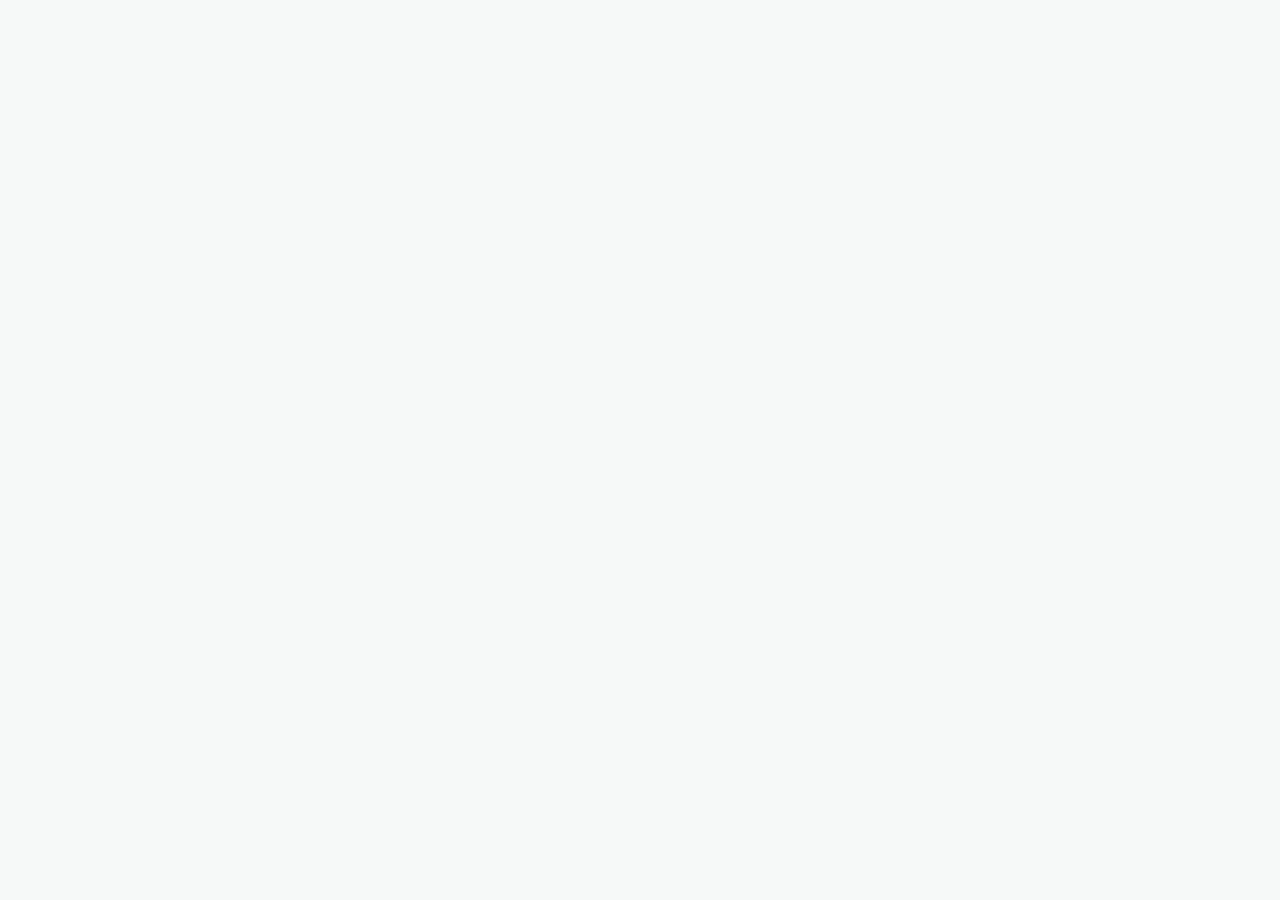
==== commit fb6586a4: "SPA: publish updated bundle" ====
--- a/index.html
+++ b/index.html
@@ -11,7 +11,7 @@
     <link rel="preconnect" href="https://fonts.gstatic.com" crossorigin />
     <link href="https://fonts.googleapis.com/css2?family=Italiana&family=Montserrat:wght@300;400;500;600;700&display=swap" rel="stylesheet" />
     <title>EPL 2026 Comp Dashboard</title>
-    <script type="module" crossorigin src="./assets/index-YBHD5dHf.js"></script>
+    <script type="module" crossorigin src="./assets/index-CGncniEA.js"></script>
     <link rel="stylesheet" crossorigin href="./assets/index-EaglYsx1.css">
   </head>
   <body>
--- a/assets/index-EaglYsx1.css
+++ b/assets/index-EaglYsx1.css
@@ -0,0 +1 @@
+*,:before,:after{--tw-border-spacing-x: 0;--tw-border-spacing-y: 0;--tw-translate-x: 0;--tw-translate-y: 0;--tw-rotate: 0;--tw-skew-x: 0;--tw-skew-y: 0;--tw-scale-x: 1;--tw-scale-y: 1;--tw-pan-x: ;--tw-pan-y: ;--tw-pinch-zoom: ;--tw-scroll-snap-strictness: proximity;--tw-gradient-from-position: ;--tw-gradient-via-position: ;--tw-gradient-to-position: ;--tw-ordinal: ;--tw-slashed-zero: ;--tw-numeric-figure: ;--tw-numeric-spacing: ;--tw-numeric-fraction: ;--tw-ring-inset: ;--tw-ring-offset-width: 0px;--tw-ring-offset-color: #fff;--tw-ring-color: rgb(59 130 246 / .5);--tw-ring-offset-shadow: 0 0 #0000;--tw-ring-shadow: 0 0 #0000;--tw-shadow: 0 0 #0000;--tw-shadow-colored: 0 0 #0000;--tw-blur: ;--tw-brightness: ;--tw-contrast: ;--tw-grayscale: ;--tw-hue-rotate: ;--tw-invert: ;--tw-saturate: ;--tw-sepia: ;--tw-drop-shadow: ;--tw-backdrop-blur: ;--tw-backdrop-brightness: ;--tw-backdrop-contrast: ;--tw-backdrop-grayscale: ;--tw-backdrop-hue-rotate: ;--tw-backdrop-invert: ;--tw-backdrop-opacity: ;--tw-backdrop-saturate: ;--tw-backdrop-sepia: ;--tw-contain-size: ;--tw-contain-layout: ;--tw-contain-paint: ;--tw-contain-style: }::backdrop{--tw-border-spacing-x: 0;--tw-border-spacing-y: 0;--tw-translate-x: 0;--tw-translate-y: 0;--tw-rotate: 0;--tw-skew-x: 0;--tw-skew-y: 0;--tw-scale-x: 1;--tw-scale-y: 1;--tw-pan-x: ;--tw-pan-y: ;--tw-pinch-zoom: ;--tw-scroll-snap-strictness: proximity;--tw-gradient-from-position: ;--tw-gradient-via-position: ;--tw-gradient-to-position: ;--tw-ordinal: ;--tw-slashed-zero: ;--tw-numeric-figure: ;--tw-numeric-spacing: ;--tw-numeric-fraction: ;--tw-ring-inset: ;--tw-ring-offset-width: 0px;--tw-ring-offset-color: #fff;--tw-ring-color: rgb(59 130 246 / .5);--tw-ring-offset-shadow: 0 0 #0000;--tw-ring-shadow: 0 0 #0000;--tw-shadow: 0 0 #0000;--tw-shadow-colored: 0 0 #0000;--tw-blur: ;--tw-brightness: ;--tw-contrast: ;--tw-grayscale: ;--tw-hue-rotate: ;--tw-invert: ;--tw-saturate: ;--tw-sepia: ;--tw-drop-shadow: ;--tw-backdrop-blur: ;--tw-backdrop-brightness: ;--tw-backdrop-contrast: ;--tw-backdrop-grayscale: ;--tw-backdrop-hue-rotate: ;--tw-backdrop-invert: ;--tw-backdrop-opacity: ;--tw-backdrop-saturate: ;--tw-backdrop-sepia: ;--tw-contain-size: ;--tw-contain-layout: ;--tw-contain-paint: ;--tw-contain-style: }*,:before,:after{box-sizing:border-box;border-width:0;border-style:solid;border-color:#e5e7eb}:before,:after{--tw-content: ""}html,:host{line-height:1.5;-webkit-text-size-adjust:100%;-moz-tab-size:4;-o-tab-size:4;tab-size:4;font-family:Montserrat,sans-serif;font-feature-settings:normal;font-variation-settings:normal;-webkit-tap-highlight-color:transparent}body{margin:0;line-height:inherit}hr{height:0;color:inherit;border-top-width:1px}abbr:where([title]){-webkit-text-decoration:underline dotted;text-decoration:underline dotted}h1,h2,h3,h4,h5,h6{font-size:inherit;font-weight:inherit}a{color:inherit;text-decoration:inherit}b,strong{font-weight:bolder}code,kbd,samp,pre{font-family:var(--font-mono);font-feature-settings:normal;font-variation-settings:normal;font-size:1em}small{font-size:80%}sub,sup{font-size:75%;line-height:0;position:relative;vertical-align:baseline}sub{bottom:-.25em}sup{top:-.5em}table{text-indent:0;border-color:inherit;border-collapse:collapse}button,input,optgroup,select,textarea{font-family:inherit;font-feature-settings:inherit;font-variation-settings:inherit;font-size:100%;font-weight:inherit;line-height:inherit;letter-spacing:inherit;color:inherit;margin:0;padding:0}button,select{text-transform:none}button,input:where([type=button]),input:where([type=reset]),input:where([type=submit]){-webkit-appearance:button;background-color:transparent;background-image:none}:-moz-focusring{outline:auto}:-moz-ui-invalid{box-shadow:none}progress{vertical-align:baseline}::-webkit-inner-spin-button,::-webkit-outer-spin-button{height:auto}[type=search]{-webkit-appearance:textfield;outline-offset:-2px}::-webkit-search-decoration{-webkit-appearance:none}::-webkit-file-upload-button{-webkit-appearance:button;font:inherit}summary{display:list-item}blockquote,dl,dd,h1,h2,h3,h4,h5,h6,hr,figure,p,pre{margin:0}fieldset{margin:0;padding:0}legend{padding:0}ol,ul,menu{list-style:none;margin:0;padding:0}dialog{padding:0}textarea{resize:vertical}input::-moz-placeholder,textarea::-moz-placeholder{opacity:1;color:#9ca3af}input::placeholder,textarea::placeholder{opacity:1;color:#9ca3af}button,[role=button]{cursor:pointer}:disabled{cursor:default}img,svg,video,canvas,audio,iframe,embed,object{display:block;vertical-align:middle}img,video{max-width:100%;height:auto}[hidden]:where(:not([hidden=until-found])){display:none}:root{--background: 160 20% 97%;--foreground: 0 0% 12%;--card: 0 0% 100%;--card-foreground: 0 0% 12%;--popover: 0 0% 100%;--popover-foreground: 0 0% 12%;--primary: 173 65% 14%;--primary-foreground: 160 30% 96%;--secondary: 168 25% 92%;--secondary-foreground: 173 40% 20%;--muted: 168 15% 94%;--muted-foreground: 168 12% 45%;--accent: 168 30% 71%;--accent-foreground: 173 65% 10%;--destructive: 0 72% 51%;--destructive-foreground: 0 0% 98%;--border: 168 15% 86%;--input: 168 15% 86%;--ring: 173 65% 14%;--radius: .5rem;--chart-1: 173 65% 20%;--chart-2: 168 30% 65%;--chart-3: 158 50% 38%;--chart-4: 200 40% 45%;--chart-5: 145 35% 42%}.dark{--background: 173 55% 6%;--foreground: 168 20% 88%;--card: 173 50% 9%;--card-foreground: 168 20% 88%;--popover: 173 50% 9%;--popover-foreground: 168 20% 88%;--primary: 168 30% 71%;--primary-foreground: 173 65% 8%;--secondary: 173 40% 14%;--secondary-foreground: 168 20% 75%;--muted: 173 35% 12%;--muted-foreground: 168 15% 52%;--accent: 168 30% 71%;--accent-foreground: 173 65% 8%;--destructive: 0 62% 55%;--destructive-foreground: 0 0% 98%;--border: 173 35% 16%;--input: 173 35% 16%;--ring: 168 30% 71%;--chart-1: 168 30% 72%;--chart-2: 173 65% 38%;--chart-3: 158 50% 55%;--chart-4: 200 45% 60%;--chart-5: 145 40% 55%}*{--tw-border-opacity: 1;border-color:hsl(var(--border) / var(--tw-border-opacity, 1));box-sizing:border-box}html,body{height:100%;margin:0;-webkit-font-smoothing:antialiased;-moz-osx-font-smoothing:grayscale}body{--tw-bg-opacity: 1;background-color:hsl(var(--background) / var(--tw-bg-opacity, 1));--tw-text-opacity: 1;color:hsl(var(--foreground) / var(--tw-text-opacity, 1));font-family:Montserrat,sans-serif;font-size:15px;line-height:1.65}h1,h2{font-family:Italiana,serif;line-height:1.15;letter-spacing:.01em;text-wrap:balance}h3,h4,h5,h6{font-family:Montserrat,sans-serif;font-weight:600;line-height:1.25;text-wrap:balance}p,li{text-wrap:pretty}.tabular-nums{font-variant-numeric:tabular-nums lining-nums;font-family:Montserrat,sans-serif}.sr-only{position:absolute;width:1px;height:1px;padding:0;margin:-1px;overflow:hidden;clip:rect(0,0,0,0);white-space:nowrap;border-width:0}.pointer-events-none{pointer-events:none}.pointer-events-auto{pointer-events:auto}.visible{visibility:visible}.invisible{visibility:hidden}.static{position:static}.fixed{position:fixed}.absolute{position:absolute}.relative{position:relative}.sticky{position:sticky}.inset-0{inset:0}.inset-x-0{left:0;right:0}.inset-y-0{top:0;bottom:0}.-bottom-12{bottom:-3rem}.-left-12{left:-3rem}.-right-12{right:-3rem}.-top-12{top:-3rem}.bottom-0{bottom:0}.left-0{left:0}.left-1{left:.25rem}.left-1\/2{left:50%}.left-2{left:.5rem}.left-3{left:.75rem}.left-\[50\%\]{left:50%}.right-0{right:0}.right-1{right:.25rem}.right-2{right:.5rem}.right-3{right:.75rem}.right-4{right:1rem}.top-0{top:0}.top-1\.5{top:.375rem}.top-1\/2{top:50%}.top-2{top:.5rem}.top-3\.5{top:.875rem}.top-4{top:1rem}.top-\[1px\]{top:1px}.top-\[50\%\]{top:50%}.top-\[60\%\]{top:60%}.top-full{top:100%}.z-10{z-index:10}.z-20{z-index:20}.z-30{z-index:30}.z-40{z-index:40}.z-50{z-index:50}.z-\[100\]{z-index:100}.z-\[1\]{z-index:1}.-mx-1{margin-left:-.25rem;margin-right:-.25rem}.mx-2{margin-left:.5rem;margin-right:.5rem}.mx-3\.5{margin-left:.875rem;margin-right:.875rem}.mx-4{margin-left:1rem;margin-right:1rem}.mx-6{margin-left:1.5rem;margin-right:1.5rem}.mx-auto{margin-left:auto;margin-right:auto}.my-0\.5{margin-top:.125rem;margin-bottom:.125rem}.my-1{margin-top:.25rem;margin-bottom:.25rem}.-ml-4{margin-left:-1rem}.-mt-2{margin-top:-.5rem}.-mt-4{margin-top:-1rem}.mb-0\.5{margin-bottom:.125rem}.mb-1{margin-bottom:.25rem}.mb-1\.5{margin-bottom:.375rem}.mb-2{margin-bottom:.5rem}.mb-3{margin-bottom:.75rem}.mb-4{margin-bottom:1rem}.mb-5{margin-bottom:1.25rem}.mb-6{margin-bottom:1.5rem}.ml-1{margin-left:.25rem}.ml-2{margin-left:.5rem}.ml-auto{margin-left:auto}.mr-2{margin-right:.5rem}.mt-0\.5{margin-top:.125rem}.mt-1{margin-top:.25rem}.mt-1\.5{margin-top:.375rem}.mt-2{margin-top:.5rem}.mt-24{margin-top:6rem}.mt-3{margin-top:.75rem}.mt-4{margin-top:1rem}.mt-5{margin-top:1.25rem}.mt-6{margin-top:1.5rem}.mt-auto{margin-top:auto}.line-clamp-2{overflow:hidden;display:-webkit-box;-webkit-box-orient:vertical;-webkit-line-clamp:2}.block{display:block}.inline-block{display:inline-block}.inline{display:inline}.flex{display:flex}.inline-flex{display:inline-flex}.table{display:table}.grid{display:grid}.hidden{display:none}.aspect-square{aspect-ratio:1 / 1}.aspect-video{aspect-ratio:16 / 9}.size-4{width:1rem;height:1rem}.h-1\.5{height:.375rem}.h-10{height:2.5rem}.h-11{height:2.75rem}.h-12{height:3rem}.h-14{height:3.5rem}.h-16{height:4rem}.h-2{height:.5rem}.h-2\.5{height:.625rem}.h-20{height:5rem}.h-24{height:6rem}.h-3{height:.75rem}.h-3\.5{height:.875rem}.h-36{height:9rem}.h-4{height:1rem}.h-40{height:10rem}.h-5{height:1.25rem}.h-6{height:1.5rem}.h-64{height:16rem}.h-7{height:1.75rem}.h-8{height:2rem}.h-9{height:2.25rem}.h-\[1px\]{height:1px}.h-\[var\(--radix-navigation-menu-viewport-height\)\]{height:var(--radix-navigation-menu-viewport-height)}.h-\[var\(--radix-select-trigger-height\)\]{height:var(--radix-select-trigger-height)}.h-auto{height:auto}.h-full{height:100%}.h-px{height:1px}.h-svh{height:100svh}.max-h-\[--radix-context-menu-content-available-height\]{max-height:var(--radix-context-menu-content-available-height)}.max-h-\[--radix-select-content-available-height\]{max-height:var(--radix-select-content-available-height)}.max-h-\[300px\]{max-height:300px}.max-h-\[var\(--radix-dropdown-menu-content-available-height\)\]{max-height:var(--radix-dropdown-menu-content-available-height)}.max-h-screen{max-height:100vh}.min-h-0{min-height:0px}.min-h-10{min-height:2.5rem}.min-h-8{min-height:2rem}.min-h-9{min-height:2.25rem}.min-h-\[80px\]{min-height:80px}.min-h-screen{min-height:100vh}.min-h-svh{min-height:100svh}.w-0{width:0px}.w-1{width:.25rem}.w-1\.5{width:.375rem}.w-10{width:2.5rem}.w-11{width:2.75rem}.w-12{width:3rem}.w-14{width:3.5rem}.w-2{width:.5rem}.w-2\.5{width:.625rem}.w-20{width:5rem}.w-24{width:6rem}.w-28{width:7rem}.w-3{width:.75rem}.w-3\.5{width:.875rem}.w-3\/4{width:75%}.w-4{width:1rem}.w-5{width:1.25rem}.w-64{width:16rem}.w-7{width:1.75rem}.w-72{width:18rem}.w-8{width:2rem}.w-9{width:2.25rem}.w-\[100px\]{width:100px}.w-\[1px\]{width:1px}.w-\[var\(--sidebar-width\)\]{width:var(--sidebar-width)}.w-auto{width:auto}.w-full{width:100%}.w-max{width:-moz-max-content;width:max-content}.w-px{width:1px}.min-w-0{min-width:0px}.min-w-10{min-width:2.5rem}.min-w-11{min-width:2.75rem}.min-w-5{min-width:1.25rem}.min-w-9{min-width:2.25rem}.min-w-\[12rem\]{min-width:12rem}.min-w-\[140px\]{min-width:140px}.min-w-\[160px\]{min-width:160px}.min-w-\[8rem\]{min-width:8rem}.min-w-\[var\(--radix-select-trigger-width\)\]{min-width:var(--radix-select-trigger-width)}.max-w-2xl{max-width:42rem}.max-w-4xl{max-width:56rem}.max-w-5xl{max-width:64rem}.max-w-6xl{max-width:72rem}.max-w-\[var\(--skeleton-width\)\]{max-width:var(--skeleton-width)}.max-w-lg{max-width:32rem}.max-w-max{max-width:-moz-max-content;max-width:max-content}.max-w-md{max-width:28rem}.max-w-sm{max-width:24rem}.max-w-xl{max-width:36rem}.max-w-xs{max-width:20rem}.flex-1{flex:1 1 0%}.flex-shrink-0,.shrink-0{flex-shrink:0}.grow{flex-grow:1}.grow-0{flex-grow:0}.basis-full{flex-basis:100%}.caption-bottom{caption-side:bottom}.border-collapse{border-collapse:collapse}.origin-\[--radix-context-menu-content-transform-origin\]{transform-origin:var(--radix-context-menu-content-transform-origin)}.origin-\[--radix-dropdown-menu-content-transform-origin\]{transform-origin:var(--radix-dropdown-menu-content-transform-origin)}.origin-\[--radix-hover-card-content-transform-origin\]{transform-origin:var(--radix-hover-card-content-transform-origin)}.origin-\[--radix-menubar-content-transform-origin\]{transform-origin:var(--radix-menubar-content-transform-origin)}.origin-\[--radix-popover-content-transform-origin\]{transform-origin:var(--radix-popover-content-transform-origin)}.origin-\[--radix-select-content-transform-origin\]{transform-origin:var(--radix-select-content-transform-origin)}.origin-\[--radix-tooltip-content-transform-origin\]{transform-origin:var(--radix-tooltip-content-transform-origin)}.-translate-x-1\/2{--tw-translate-x: -50%;transform:translate(var(--tw-translate-x),var(--tw-translate-y)) rotate(var(--tw-rotate)) skew(var(--tw-skew-x)) skewY(var(--tw-skew-y)) scaleX(var(--tw-scale-x)) scaleY(var(--tw-scale-y))}.-translate-x-px{--tw-translate-x: -1px;transform:translate(var(--tw-translate-x),var(--tw-translate-y)) rotate(var(--tw-rotate)) skew(var(--tw-skew-x)) skewY(var(--tw-skew-y)) scaleX(var(--tw-scale-x)) scaleY(var(--tw-scale-y))}.-translate-y-1\/2{--tw-translate-y: -50%;transform:translate(var(--tw-translate-x),var(--tw-translate-y)) rotate(var(--tw-rotate)) skew(var(--tw-skew-x)) skewY(var(--tw-skew-y)) scaleX(var(--tw-scale-x)) scaleY(var(--tw-scale-y))}.translate-x-0{--tw-translate-x: 0px;transform:translate(var(--tw-translate-x),var(--tw-translate-y)) rotate(var(--tw-rotate)) skew(var(--tw-skew-x)) skewY(var(--tw-skew-y)) scaleX(var(--tw-scale-x)) scaleY(var(--tw-scale-y))}.translate-x-0\.5{--tw-translate-x: .125rem;transform:translate(var(--tw-translate-x),var(--tw-translate-y)) rotate(var(--tw-rotate)) skew(var(--tw-skew-x)) skewY(var(--tw-skew-y)) scaleX(var(--tw-scale-x)) scaleY(var(--tw-scale-y))}.translate-x-5{--tw-translate-x: 1.25rem;transform:translate(var(--tw-translate-x),var(--tw-translate-y)) rotate(var(--tw-rotate)) skew(var(--tw-skew-x)) skewY(var(--tw-skew-y)) scaleX(var(--tw-scale-x)) scaleY(var(--tw-scale-y))}.translate-x-\[-50\%\]{--tw-translate-x: -50%;transform:translate(var(--tw-translate-x),var(--tw-translate-y)) rotate(var(--tw-rotate)) skew(var(--tw-skew-x)) skewY(var(--tw-skew-y)) scaleX(var(--tw-scale-x)) scaleY(var(--tw-scale-y))}.translate-x-full{--tw-translate-x: 100%;transform:translate(var(--tw-translate-x),var(--tw-translate-y)) rotate(var(--tw-rotate)) skew(var(--tw-skew-x)) skewY(var(--tw-skew-y)) scaleX(var(--tw-scale-x)) scaleY(var(--tw-scale-y))}.translate-x-px{--tw-translate-x: 1px;transform:translate(var(--tw-translate-x),var(--tw-translate-y)) rotate(var(--tw-rotate)) skew(var(--tw-skew-x)) skewY(var(--tw-skew-y)) scaleX(var(--tw-scale-x)) scaleY(var(--tw-scale-y))}.translate-y-\[-50\%\]{--tw-translate-y: -50%;transform:translate(var(--tw-translate-x),var(--tw-translate-y)) rotate(var(--tw-rotate)) skew(var(--tw-skew-x)) skewY(var(--tw-skew-y)) scaleX(var(--tw-scale-x)) scaleY(var(--tw-scale-y))}.rotate-180{--tw-rotate: 180deg;transform:translate(var(--tw-translate-x),var(--tw-translate-y)) rotate(var(--tw-rotate)) skew(var(--tw-skew-x)) skewY(var(--tw-skew-y)) scaleX(var(--tw-scale-x)) scaleY(var(--tw-scale-y))}.rotate-45{--tw-rotate: 45deg;transform:translate(var(--tw-translate-x),var(--tw-translate-y)) rotate(var(--tw-rotate)) skew(var(--tw-skew-x)) skewY(var(--tw-skew-y)) scaleX(var(--tw-scale-x)) scaleY(var(--tw-scale-y))}.rotate-90{--tw-rotate: 90deg;transform:translate(var(--tw-translate-x),var(--tw-translate-y)) rotate(var(--tw-rotate)) skew(var(--tw-skew-x)) skewY(var(--tw-skew-y)) scaleX(var(--tw-scale-x)) scaleY(var(--tw-scale-y))}.transform{transform:translate(var(--tw-translate-x),var(--tw-translate-y)) rotate(var(--tw-rotate)) skew(var(--tw-skew-x)) skewY(var(--tw-skew-y)) scaleX(var(--tw-scale-x)) scaleY(var(--tw-scale-y))}@keyframes pulse{50%{opacity:.5}}.animate-pulse{animation:pulse 2s cubic-bezier(.4,0,.6,1) infinite}@keyframes spin{to{transform:rotate(360deg)}}.animate-spin{animation:spin 1s linear infinite}.cursor-default{cursor:default}.cursor-pointer{cursor:pointer}.touch-none{touch-action:none}.select-none{-webkit-user-select:none;-moz-user-select:none;user-select:none}.resize-y{resize:vertical}.list-inside{list-style-position:inside}.list-disc{list-style-type:disc}.list-none{list-style-type:none}.grid-cols-1{grid-template-columns:repeat(1,minmax(0,1fr))}.grid-cols-2{grid-template-columns:repeat(2,minmax(0,1fr))}.grid-cols-3{grid-template-columns:repeat(3,minmax(0,1fr))}.grid-cols-\[140px_1fr\]{grid-template-columns:140px 1fr}.flex-row{flex-direction:row}.flex-col{flex-direction:column}.flex-col-reverse{flex-direction:column-reverse}.flex-wrap{flex-wrap:wrap}.items-start{align-items:flex-start}.items-end{align-items:flex-end}.items-center{align-items:center}.items-baseline{align-items:baseline}.items-stretch{align-items:stretch}.justify-end{justify-content:flex-end}.justify-center{justify-content:center}.justify-between{justify-content:space-between}.gap-1{gap:.25rem}.gap-1\.5{gap:.375rem}.gap-2{gap:.5rem}.gap-3{gap:.75rem}.gap-4{gap:1rem}.gap-5{gap:1.25rem}.gap-6{gap:1.5rem}.space-x-1>:not([hidden])~:not([hidden]){--tw-space-x-reverse: 0;margin-right:calc(.25rem * var(--tw-space-x-reverse));margin-left:calc(.25rem * calc(1 - var(--tw-space-x-reverse)))}.space-x-4>:not([hidden])~:not([hidden]){--tw-space-x-reverse: 0;margin-right:calc(1rem * var(--tw-space-x-reverse));margin-left:calc(1rem * calc(1 - var(--tw-space-x-reverse)))}.space-y-0\.5>:not([hidden])~:not([hidden]){--tw-space-y-reverse: 0;margin-top:calc(.125rem * calc(1 - var(--tw-space-y-reverse)));margin-bottom:calc(.125rem * var(--tw-space-y-reverse))}.space-y-1>:not([hidden])~:not([hidden]){--tw-space-y-reverse: 0;margin-top:calc(.25rem * calc(1 - var(--tw-space-y-reverse)));margin-bottom:calc(.25rem * var(--tw-space-y-reverse))}.space-y-1\.5>:not([hidden])~:not([hidden]){--tw-space-y-reverse: 0;margin-top:calc(.375rem * calc(1 - var(--tw-space-y-reverse)));margin-bottom:calc(.375rem * var(--tw-space-y-reverse))}.space-y-10>:not([hidden])~:not([hidden]){--tw-space-y-reverse: 0;margin-top:calc(2.5rem * calc(1 - var(--tw-space-y-reverse)));margin-bottom:calc(2.5rem * var(--tw-space-y-reverse))}.space-y-2>:not([hidden])~:not([hidden]){--tw-space-y-reverse: 0;margin-top:calc(.5rem * calc(1 - var(--tw-space-y-reverse)));margin-bottom:calc(.5rem * var(--tw-space-y-reverse))}.space-y-3>:not([hidden])~:not([hidden]){--tw-space-y-reverse: 0;margin-top:calc(.75rem * calc(1 - var(--tw-space-y-reverse)));margin-bottom:calc(.75rem * var(--tw-space-y-reverse))}.space-y-4>:not([hidden])~:not([hidden]){--tw-space-y-reverse: 0;margin-top:calc(1rem * calc(1 - var(--tw-space-y-reverse)));margin-bottom:calc(1rem * var(--tw-space-y-reverse))}.space-y-5>:not([hidden])~:not([hidden]){--tw-space-y-reverse: 0;margin-top:calc(1.25rem * calc(1 - var(--tw-space-y-reverse)));margin-bottom:calc(1.25rem * var(--tw-space-y-reverse))}.space-y-6>:not([hidden])~:not([hidden]){--tw-space-y-reverse: 0;margin-top:calc(1.5rem * calc(1 - var(--tw-space-y-reverse)));margin-bottom:calc(1.5rem * var(--tw-space-y-reverse))}.space-y-8>:not([hidden])~:not([hidden]){--tw-space-y-reverse: 0;margin-top:calc(2rem * calc(1 - var(--tw-space-y-reverse)));margin-bottom:calc(2rem * var(--tw-space-y-reverse))}.overflow-auto{overflow:auto}.overflow-hidden{overflow:hidden}.overflow-x-auto{overflow-x:auto}.overflow-y-auto{overflow-y:auto}.overflow-x-hidden{overflow-x:hidden}.truncate{overflow:hidden;text-overflow:ellipsis;white-space:nowrap}.whitespace-nowrap{white-space:nowrap}.whitespace-pre-wrap{white-space:pre-wrap}.break-words{overflow-wrap:break-word}.rounded{border-radius:.25rem}.rounded-2xl{border-radius:1rem}.rounded-\[2px\]{border-radius:2px}.rounded-\[inherit\]{border-radius:inherit}.rounded-full{border-radius:9999px}.rounded-lg{border-radius:.5625rem}.rounded-md{border-radius:.375rem}.rounded-sm{border-radius:.1875rem}.rounded-xl{border-radius:.75rem}.rounded-t-\[10px\]{border-top-left-radius:10px;border-top-right-radius:10px}.rounded-bl-lg{border-bottom-left-radius:.5625rem}.rounded-tl-sm{border-top-left-radius:.1875rem}.rounded-tr-lg{border-top-right-radius:.5625rem}.border{border-width:1px}.border-2{border-width:2px}.border-\[1\.5px\]{border-width:1.5px}.border-y{border-top-width:1px;border-bottom-width:1px}.border-b{border-bottom-width:1px}.border-b-2{border-bottom-width:2px}.border-l{border-left-width:1px}.border-l-4{border-left-width:4px}.border-r{border-right-width:1px}.border-t{border-top-width:1px}.border-t-2{border-top-width:2px}.border-dashed{border-style:dashed}.border-\[--color-border\]{border-color:var(--color-border)}.border-accent\/20{border-color:hsl(var(--accent) / .2)}.border-accent\/25{border-color:hsl(var(--accent) / .25)}.border-accent\/30{border-color:hsl(var(--accent) / .3)}.border-accent\/40{border-color:hsl(var(--accent) / .4)}.border-accent\/50{border-color:hsl(var(--accent) / .5)}.border-amber-200{--tw-border-opacity: 1;border-color:rgb(253 230 138 / var(--tw-border-opacity, 1))}.border-amber-200\/50{border-color:#fde68a80}.border-amber-500{--tw-border-opacity: 1;border-color:rgb(245 158 11 / var(--tw-border-opacity, 1))}.border-amber-500\/20{border-color:#f59e0b33}.border-amber-500\/30{border-color:#f59e0b4d}.border-amber-500\/40{border-color:#f59e0b66}.border-blue-200{--tw-border-opacity: 1;border-color:rgb(191 219 254 / var(--tw-border-opacity, 1))}.border-blue-500\/30{border-color:#3b82f64d}.border-border{--tw-border-opacity: 1;border-color:hsl(var(--border) / var(--tw-border-opacity, 1))}.border-border\/30{border-color:hsl(var(--border) / .3)}.border-border\/40{border-color:hsl(var(--border) / .4)}.border-border\/50{border-color:hsl(var(--border) / .5)}.border-border\/60{border-color:hsl(var(--border) / .6)}.border-card-border{--tw-border-opacity: 1;border-color:hsl(var(--card-border) / var(--tw-border-opacity, 1))}.border-destructive{--tw-border-opacity: 1;border-color:hsl(var(--destructive) / var(--tw-border-opacity, 1))}.border-destructive-border{border-color:var(--destructive-border)}.border-destructive\/40{border-color:hsl(var(--destructive) / .4)}.border-destructive\/50{border-color:hsl(var(--destructive) / .5)}.border-emerald-200{--tw-border-opacity: 1;border-color:rgb(167 243 208 / var(--tw-border-opacity, 1))}.border-emerald-300\/50{border-color:#6ee7b780}.border-emerald-500\/30{border-color:#10b9814d}.border-emerald-500\/40{border-color:#10b98166}.border-green-500\/40{border-color:#22c55e66}.border-input{--tw-border-opacity: 1;border-color:hsl(var(--input) / var(--tw-border-opacity, 1))}.border-primary{--tw-border-opacity: 1;border-color:hsl(var(--primary) / var(--tw-border-opacity, 1))}.border-primary-border{border-color:var(--primary-border)}.border-primary\/10{border-color:hsl(var(--primary) / .1)}.border-primary\/15{border-color:hsl(var(--primary) / .15)}.border-primary\/20{border-color:hsl(var(--primary) / .2)}.border-primary\/30{border-color:hsl(var(--primary) / .3)}.border-primary\/40{border-color:hsl(var(--primary) / .4)}.border-primary\/50{border-color:hsl(var(--primary) / .5)}.border-red-500{--tw-border-opacity: 1;border-color:rgb(239 68 68 / var(--tw-border-opacity, 1))}.border-secondary-border{border-color:var(--secondary-border)}.border-sidebar-border{--tw-border-opacity: 1;border-color:hsl(var(--sidebar-border) / var(--tw-border-opacity, 1))}.border-transparent{border-color:transparent}.border-violet-200{--tw-border-opacity: 1;border-color:rgb(221 214 254 / var(--tw-border-opacity, 1))}.border-l-amber-500{--tw-border-opacity: 1;border-left-color:rgb(245 158 11 / var(--tw-border-opacity, 1))}.border-l-primary\/30{border-left-color:hsl(var(--primary) / .3)}.border-l-red-500{--tw-border-opacity: 1;border-left-color:rgb(239 68 68 / var(--tw-border-opacity, 1))}.border-l-transparent{border-left-color:transparent}.border-t-transparent{border-top-color:transparent}.bg-\[--color-bg\]{background-color:var(--color-bg)}.bg-accent{--tw-bg-opacity: 1;background-color:hsl(var(--accent) / var(--tw-bg-opacity, 1))}.bg-accent\/10{background-color:hsl(var(--accent) / .1)}.bg-accent\/15{background-color:hsl(var(--accent) / .15)}.bg-accent\/20{background-color:hsl(var(--accent) / .2)}.bg-accent\/5{background-color:hsl(var(--accent) / .05)}.bg-accent\/60{background-color:hsl(var(--accent) / .6)}.bg-amber-100{--tw-bg-opacity: 1;background-color:rgb(254 243 199 / var(--tw-bg-opacity, 1))}.bg-amber-50{--tw-bg-opacity: 1;background-color:rgb(255 251 235 / var(--tw-bg-opacity, 1))}.bg-amber-50\/50{background-color:#fffbeb80}.bg-amber-50\/60{background-color:#fffbeb99}.bg-amber-500{--tw-bg-opacity: 1;background-color:rgb(245 158 11 / var(--tw-bg-opacity, 1))}.bg-amber-500\/10{background-color:#f59e0b1a}.bg-amber-500\/5{background-color:#f59e0b0d}.bg-background{--tw-bg-opacity: 1;background-color:hsl(var(--background) / var(--tw-bg-opacity, 1))}.bg-background\/50{background-color:hsl(var(--background) / .5)}.bg-black\/40{background-color:#0006}.bg-black\/60{background-color:#0009}.bg-black\/80{background-color:#000c}.bg-blue-100{--tw-bg-opacity: 1;background-color:rgb(219 234 254 / var(--tw-bg-opacity, 1))}.bg-blue-50{--tw-bg-opacity: 1;background-color:rgb(239 246 255 / var(--tw-bg-opacity, 1))}.bg-blue-500\/15{background-color:#3b82f626}.bg-border{--tw-bg-opacity: 1;background-color:hsl(var(--border) / var(--tw-bg-opacity, 1))}.bg-card{--tw-bg-opacity: 1;background-color:hsl(var(--card) / var(--tw-bg-opacity, 1))}.bg-card\/95{background-color:hsl(var(--card) / .95)}.bg-destructive{--tw-bg-opacity: 1;background-color:hsl(var(--destructive) / var(--tw-bg-opacity, 1))}.bg-emerald-100{--tw-bg-opacity: 1;background-color:rgb(209 250 229 / var(--tw-bg-opacity, 1))}.bg-emerald-50{--tw-bg-opacity: 1;background-color:rgb(236 253 245 / var(--tw-bg-opacity, 1))}.bg-emerald-50\/40{background-color:#ecfdf566}.bg-emerald-500\/10{background-color:#10b9811a}.bg-emerald-500\/15{background-color:#10b98126}.bg-emerald-500\/5{background-color:#10b9810d}.bg-foreground{--tw-bg-opacity: 1;background-color:hsl(var(--foreground) / var(--tw-bg-opacity, 1))}.bg-gray-50{--tw-bg-opacity: 1;background-color:rgb(249 250 251 / var(--tw-bg-opacity, 1))}.bg-green-100{--tw-bg-opacity: 1;background-color:rgb(220 252 231 / var(--tw-bg-opacity, 1))}.bg-green-50\/50{background-color:#f0fdf480}.bg-green-500{--tw-bg-opacity: 1;background-color:rgb(34 197 94 / var(--tw-bg-opacity, 1))}.bg-green-500\/10{background-color:#22c55e1a}.bg-green-500\/5{background-color:#22c55e0d}.bg-muted{--tw-bg-opacity: 1;background-color:hsl(var(--muted) / var(--tw-bg-opacity, 1))}.bg-muted\/10{background-color:hsl(var(--muted) / .1)}.bg-muted\/20{background-color:hsl(var(--muted) / .2)}.bg-muted\/30{background-color:hsl(var(--muted) / .3)}.bg-muted\/40{background-color:hsl(var(--muted) / .4)}.bg-muted\/50{background-color:hsl(var(--muted) / .5)}.bg-orange-50{--tw-bg-opacity: 1;background-color:rgb(255 247 237 / var(--tw-bg-opacity, 1))}.bg-popover{--tw-bg-opacity: 1;background-color:hsl(var(--popover) / var(--tw-bg-opacity, 1))}.bg-primary{--tw-bg-opacity: 1;background-color:hsl(var(--primary) / var(--tw-bg-opacity, 1))}.bg-primary\/10{background-color:hsl(var(--primary) / .1)}.bg-primary\/15{background-color:hsl(var(--primary) / .15)}.bg-primary\/5{background-color:hsl(var(--primary) / .05)}.bg-primary\/60{background-color:hsl(var(--primary) / .6)}.bg-purple-50{--tw-bg-opacity: 1;background-color:rgb(250 245 255 / var(--tw-bg-opacity, 1))}.bg-red-100{--tw-bg-opacity: 1;background-color:rgb(254 226 226 / var(--tw-bg-opacity, 1))}.bg-red-50{--tw-bg-opacity: 1;background-color:rgb(254 242 242 / var(--tw-bg-opacity, 1))}.bg-red-50\/50{background-color:#fef2f280}.bg-red-500{--tw-bg-opacity: 1;background-color:rgb(239 68 68 / var(--tw-bg-opacity, 1))}.bg-red-500\/10{background-color:#ef44441a}.bg-secondary{--tw-bg-opacity: 1;background-color:hsl(var(--secondary) / var(--tw-bg-opacity, 1))}.bg-sidebar{--tw-bg-opacity: 1;background-color:hsl(var(--sidebar) / var(--tw-bg-opacity, 1))}.bg-sidebar-border{--tw-bg-opacity: 1;background-color:hsl(var(--sidebar-border) / var(--tw-bg-opacity, 1))}.bg-transparent{background-color:transparent}.bg-violet-100{--tw-bg-opacity: 1;background-color:rgb(237 233 254 / var(--tw-bg-opacity, 1))}.bg-violet-50{--tw-bg-opacity: 1;background-color:rgb(245 243 255 / var(--tw-bg-opacity, 1))}.bg-white{--tw-bg-opacity: 1;background-color:rgb(255 255 255 / var(--tw-bg-opacity, 1))}.bg-white\/10{background-color:#ffffff1a}.bg-white\/60{background-color:#fff9}.bg-yellow-500\/10{background-color:#eab3081a}.bg-gradient-to-r{background-image:linear-gradient(to right,var(--tw-gradient-stops))}.from-accent{--tw-gradient-from: hsl(var(--accent) / 1) var(--tw-gradient-from-position);--tw-gradient-to: hsl(var(--accent) / 0) var(--tw-gradient-to-position);--tw-gradient-stops: var(--tw-gradient-from), var(--tw-gradient-to)}.from-emerald-600{--tw-gradient-from: #059669 var(--tw-gradient-from-position);--tw-gradient-to: rgb(5 150 105 / 0) var(--tw-gradient-to-position);--tw-gradient-stops: var(--tw-gradient-from), var(--tw-gradient-to)}.from-primary{--tw-gradient-from: hsl(var(--primary) / 1) var(--tw-gradient-from-position);--tw-gradient-to: hsl(var(--primary) / 0) var(--tw-gradient-to-position);--tw-gradient-stops: var(--tw-gradient-from), var(--tw-gradient-to)}.from-primary\/10{--tw-gradient-from: hsl(var(--primary) / .1) var(--tw-gradient-from-position);--tw-gradient-to: hsl(var(--primary) / 0) var(--tw-gradient-to-position);--tw-gradient-stops: var(--tw-gradient-from), var(--tw-gradient-to)}.to-accent{--tw-gradient-to: hsl(var(--accent) / 1) var(--tw-gradient-to-position)}.to-accent\/10{--tw-gradient-to: hsl(var(--accent) / .1) var(--tw-gradient-to-position)}.to-accent\/70{--tw-gradient-to: hsl(var(--accent) / .7) var(--tw-gradient-to-position)}.to-emerald-500{--tw-gradient-to: #10b981 var(--tw-gradient-to-position)}.to-primary\/70{--tw-gradient-to: hsl(var(--primary) / .7) var(--tw-gradient-to-position)}.fill-current{fill:currentColor}.object-contain{-o-object-fit:contain;object-fit:contain}.p-0{padding:0}.p-0\.5{padding:.125rem}.p-1{padding:.25rem}.p-1\.5{padding:.375rem}.p-16{padding:4rem}.p-2{padding:.5rem}.p-3{padding:.75rem}.p-4{padding:1rem}.p-5{padding:1.25rem}.p-6{padding:1.5rem}.p-8{padding:2rem}.p-\[1px\]{padding:1px}.px-1{padding-left:.25rem;padding-right:.25rem}.px-1\.5{padding-left:.375rem;padding-right:.375rem}.px-2{padding-left:.5rem;padding-right:.5rem}.px-2\.5{padding-left:.625rem;padding-right:.625rem}.px-3{padding-left:.75rem;padding-right:.75rem}.px-4{padding-left:1rem;padding-right:1rem}.px-5{padding-left:1.25rem;padding-right:1.25rem}.px-6{padding-left:1.5rem;padding-right:1.5rem}.px-8{padding-left:2rem;padding-right:2rem}.py-0\.5{padding-top:.125rem;padding-bottom:.125rem}.py-1{padding-top:.25rem;padding-bottom:.25rem}.py-1\.5{padding-top:.375rem;padding-bottom:.375rem}.py-10{padding-top:2.5rem;padding-bottom:2.5rem}.py-12{padding-top:3rem;padding-bottom:3rem}.py-16{padding-top:4rem;padding-bottom:4rem}.py-2{padding-top:.5rem;padding-bottom:.5rem}.py-2\.5{padding-top:.625rem;padding-bottom:.625rem}.py-3{padding-top:.75rem;padding-bottom:.75rem}.py-4{padding-top:1rem;padding-bottom:1rem}.py-6{padding-top:1.5rem;padding-bottom:1.5rem}.py-8{padding-top:2rem;padding-bottom:2rem}.pb-3{padding-bottom:.75rem}.pb-4{padding-bottom:1rem}.pb-8{padding-bottom:2rem}.pl-2{padding-left:.5rem}.pl-2\.5{padding-left:.625rem}.pl-3{padding-left:.75rem}.pl-4{padding-left:1rem}.pl-5{padding-left:1.25rem}.pl-7{padding-left:1.75rem}.pl-8{padding-left:2rem}.pr-2{padding-right:.5rem}.pr-2\.5{padding-right:.625rem}.pr-4{padding-right:1rem}.pr-8{padding-right:2rem}.pt-0{padding-top:0}.pt-1{padding-top:.25rem}.pt-2{padding-top:.5rem}.pt-3{padding-top:.75rem}.pt-4{padding-top:1rem}.pt-5{padding-top:1.25rem}.pt-6{padding-top:1.5rem}.text-left{text-align:left}.text-center{text-align:center}.text-right{text-align:right}.align-top{vertical-align:top}.align-middle{vertical-align:middle}.font-mono{font-family:var(--font-mono)}.text-2xl{font-size:1.5rem;line-height:2rem}.text-3xl{font-size:1.875rem;line-height:2.25rem}.text-4xl{font-size:2.25rem;line-height:2.5rem}.text-\[0\.8rem\]{font-size:.8rem}.text-\[10px\]{font-size:10px}.text-\[11px\]{font-size:11px}.text-\[9px\]{font-size:9px}.text-base{font-size:1rem;line-height:1.5rem}.text-lg{font-size:1.125rem;line-height:1.75rem}.text-sm{font-size:.875rem;line-height:1.25rem}.text-xl{font-size:1.25rem;line-height:1.75rem}.text-xs{font-size:.75rem;line-height:1rem}.font-bold{font-weight:700}.font-medium{font-weight:500}.font-normal{font-weight:400}.font-semibold{font-weight:600}.uppercase{text-transform:uppercase}.capitalize{text-transform:capitalize}.normal-case{text-transform:none}.italic{font-style:italic}.tabular-nums{--tw-numeric-spacing: tabular-nums;font-variant-numeric:var(--tw-ordinal) var(--tw-slashed-zero) var(--tw-numeric-figure) var(--tw-numeric-spacing) var(--tw-numeric-fraction)}.leading-none{line-height:1}.leading-relaxed{line-height:1.625}.leading-snug{line-height:1.375}.leading-tight{line-height:1.25}.tracking-tight{letter-spacing:-.025em}.tracking-wide{letter-spacing:.025em}.tracking-wider{letter-spacing:.05em}.tracking-widest{letter-spacing:.1em}.text-accent{--tw-text-opacity: 1;color:hsl(var(--accent) / var(--tw-text-opacity, 1))}.text-accent-foreground{--tw-text-opacity: 1;color:hsl(var(--accent-foreground) / var(--tw-text-opacity, 1))}.text-amber-500{--tw-text-opacity: 1;color:rgb(245 158 11 / var(--tw-text-opacity, 1))}.text-amber-600{--tw-text-opacity: 1;color:rgb(217 119 6 / var(--tw-text-opacity, 1))}.text-amber-700{--tw-text-opacity: 1;color:rgb(180 83 9 / var(--tw-text-opacity, 1))}.text-blue-500{--tw-text-opacity: 1;color:rgb(59 130 246 / var(--tw-text-opacity, 1))}.text-blue-600{--tw-text-opacity: 1;color:rgb(37 99 235 / var(--tw-text-opacity, 1))}.text-blue-700{--tw-text-opacity: 1;color:rgb(29 78 216 / var(--tw-text-opacity, 1))}.text-border{--tw-text-opacity: 1;color:hsl(var(--border) / var(--tw-text-opacity, 1))}.text-card-foreground{--tw-text-opacity: 1;color:hsl(var(--card-foreground) / var(--tw-text-opacity, 1))}.text-current{color:currentColor}.text-destructive{--tw-text-opacity: 1;color:hsl(var(--destructive) / var(--tw-text-opacity, 1))}.text-destructive-foreground{--tw-text-opacity: 1;color:hsl(var(--destructive-foreground) / var(--tw-text-opacity, 1))}.text-emerald-500{--tw-text-opacity: 1;color:rgb(16 185 129 / var(--tw-text-opacity, 1))}.text-emerald-600{--tw-text-opacity: 1;color:rgb(5 150 105 / var(--tw-text-opacity, 1))}.text-emerald-700{--tw-text-opacity: 1;color:rgb(4 120 87 / var(--tw-text-opacity, 1))}.text-emerald-900{--tw-text-opacity: 1;color:rgb(6 78 59 / var(--tw-text-opacity, 1))}.text-foreground{--tw-text-opacity: 1;color:hsl(var(--foreground) / var(--tw-text-opacity, 1))}.text-foreground\/50{color:hsl(var(--foreground) / .5)}.text-foreground\/70{color:hsl(var(--foreground) / .7)}.text-foreground\/80{color:hsl(var(--foreground) / .8)}.text-gray-400{--tw-text-opacity: 1;color:rgb(156 163 175 / var(--tw-text-opacity, 1))}.text-gray-600{--tw-text-opacity: 1;color:rgb(75 85 99 / var(--tw-text-opacity, 1))}.text-gray-900{--tw-text-opacity: 1;color:rgb(17 24 39 / var(--tw-text-opacity, 1))}.text-green-500{--tw-text-opacity: 1;color:rgb(34 197 94 / var(--tw-text-opacity, 1))}.text-green-600{--tw-text-opacity: 1;color:rgb(22 163 74 / var(--tw-text-opacity, 1))}.text-green-700{--tw-text-opacity: 1;color:rgb(21 128 61 / var(--tw-text-opacity, 1))}.text-muted-foreground{--tw-text-opacity: 1;color:hsl(var(--muted-foreground) / var(--tw-text-opacity, 1))}.text-muted-foreground\/40{color:hsl(var(--muted-foreground) / .4)}.text-muted-foreground\/50{color:hsl(var(--muted-foreground) / .5)}.text-muted-foreground\/60{color:hsl(var(--muted-foreground) / .6)}.text-muted-foreground\/70{color:hsl(var(--muted-foreground) / .7)}.text-orange-500{--tw-text-opacity: 1;color:rgb(249 115 22 / var(--tw-text-opacity, 1))}.text-popover-foreground{--tw-text-opacity: 1;color:hsl(var(--popover-foreground) / var(--tw-text-opacity, 1))}.text-primary{--tw-text-opacity: 1;color:hsl(var(--primary) / var(--tw-text-opacity, 1))}.text-primary-foreground{--tw-text-opacity: 1;color:hsl(var(--primary-foreground) / var(--tw-text-opacity, 1))}.text-primary-foreground\/80{color:hsl(var(--primary-foreground) / .8)}.text-primary\/70{color:hsl(var(--primary) / .7)}.text-purple-500{--tw-text-opacity: 1;color:rgb(168 85 247 / var(--tw-text-opacity, 1))}.text-red-500{--tw-text-opacity: 1;color:rgb(239 68 68 / var(--tw-text-opacity, 1))}.text-red-700{--tw-text-opacity: 1;color:rgb(185 28 28 / var(--tw-text-opacity, 1))}.text-rose-600{--tw-text-opacity: 1;color:rgb(225 29 72 / var(--tw-text-opacity, 1))}.text-secondary-foreground{--tw-text-opacity: 1;color:hsl(var(--secondary-foreground) / var(--tw-text-opacity, 1))}.text-sidebar-foreground{--tw-text-opacity: 1;color:hsl(var(--sidebar-foreground) / var(--tw-text-opacity, 1))}.text-sidebar-foreground\/70{color:hsl(var(--sidebar-foreground) / .7)}.text-violet-600{--tw-text-opacity: 1;color:rgb(124 58 237 / var(--tw-text-opacity, 1))}.text-violet-700{--tw-text-opacity: 1;color:rgb(109 40 217 / var(--tw-text-opacity, 1))}.text-white{--tw-text-opacity: 1;color:rgb(255 255 255 / var(--tw-text-opacity, 1))}.text-yellow-700{--tw-text-opacity: 1;color:rgb(161 98 7 / var(--tw-text-opacity, 1))}.underline{text-decoration-line:underline}.underline-offset-2{text-underline-offset:2px}.accent-primary{accent-color:hsl(var(--primary) / 1)}.opacity-0{opacity:0}.opacity-100{opacity:1}.opacity-50{opacity:.5}.opacity-60{opacity:.6}.opacity-70{opacity:.7}.opacity-80{opacity:.8}.opacity-90{opacity:.9}.shadow{--tw-shadow: 0 1px 3px 0 rgb(0 0 0 / .1), 0 1px 2px -1px rgb(0 0 0 / .1);--tw-shadow-colored: 0 1px 3px 0 var(--tw-shadow-color), 0 1px 2px -1px var(--tw-shadow-color);box-shadow:var(--tw-ring-offset-shadow, 0 0 #0000),var(--tw-ring-shadow, 0 0 #0000),var(--tw-shadow)}.shadow-2xl{--tw-shadow: 0 25px 50px -12px rgb(0 0 0 / .25);--tw-shadow-colored: 0 25px 50px -12px var(--tw-shadow-color);box-shadow:var(--tw-ring-offset-shadow, 0 0 #0000),var(--tw-ring-shadow, 0 0 #0000),var(--tw-shadow)}.shadow-\[0_0_0_1px_hsl\(var\(--sidebar-border\)\)\]{--tw-shadow: 0 0 0 1px hsl(var(--sidebar-border));--tw-shadow-colored: 0 0 0 1px var(--tw-shadow-color);box-shadow:var(--tw-ring-offset-shadow, 0 0 #0000),var(--tw-ring-shadow, 0 0 #0000),var(--tw-shadow)}.shadow-lg{--tw-shadow: 0 10px 15px -3px rgb(0 0 0 / .1), 0 4px 6px -4px rgb(0 0 0 / .1);--tw-shadow-colored: 0 10px 15px -3px var(--tw-shadow-color), 0 4px 6px -4px var(--tw-shadow-color);box-shadow:var(--tw-ring-offset-shadow, 0 0 #0000),var(--tw-ring-shadow, 0 0 #0000),var(--tw-shadow)}.shadow-md{--tw-shadow: 0 4px 6px -1px rgb(0 0 0 / .1), 0 2px 4px -2px rgb(0 0 0 / .1);--tw-shadow-colored: 0 4px 6px -1px var(--tw-shadow-color), 0 2px 4px -2px var(--tw-shadow-color);box-shadow:var(--tw-ring-offset-shadow, 0 0 #0000),var(--tw-ring-shadow, 0 0 #0000),var(--tw-shadow)}.shadow-none{--tw-shadow: 0 0 #0000;--tw-shadow-colored: 0 0 #0000;box-shadow:var(--tw-ring-offset-shadow, 0 0 #0000),var(--tw-ring-shadow, 0 0 #0000),var(--tw-shadow)}.shadow-sm{--tw-shadow: 0 1px 2px 0 rgb(0 0 0 / .05);--tw-shadow-colored: 0 1px 2px 0 var(--tw-shadow-color);box-shadow:var(--tw-ring-offset-shadow, 0 0 #0000),var(--tw-ring-shadow, 0 0 #0000),var(--tw-shadow)}.shadow-xl{--tw-shadow: 0 20px 25px -5px rgb(0 0 0 / .1), 0 8px 10px -6px rgb(0 0 0 / .1);--tw-shadow-colored: 0 20px 25px -5px var(--tw-shadow-color), 0 8px 10px -6px var(--tw-shadow-color);box-shadow:var(--tw-ring-offset-shadow, 0 0 #0000),var(--tw-ring-shadow, 0 0 #0000),var(--tw-shadow)}.outline-none{outline:2px solid transparent;outline-offset:2px}.outline{outline-style:solid}.outline-2{outline-width:2px}.outline-offset-2{outline-offset:2px}.outline-transparent{outline-color:transparent}.ring-0{--tw-ring-offset-shadow: var(--tw-ring-inset) 0 0 0 var(--tw-ring-offset-width) var(--tw-ring-offset-color);--tw-ring-shadow: var(--tw-ring-inset) 0 0 0 calc(0px + var(--tw-ring-offset-width)) var(--tw-ring-color);box-shadow:var(--tw-ring-offset-shadow),var(--tw-ring-shadow),var(--tw-shadow, 0 0 #0000)}.ring-1{--tw-ring-offset-shadow: var(--tw-ring-inset) 0 0 0 var(--tw-ring-offset-width) var(--tw-ring-offset-color);--tw-ring-shadow: var(--tw-ring-inset) 0 0 0 calc(1px + var(--tw-ring-offset-width)) var(--tw-ring-color);box-shadow:var(--tw-ring-offset-shadow),var(--tw-ring-shadow),var(--tw-shadow, 0 0 #0000)}.ring-2{--tw-ring-offset-shadow: var(--tw-ring-inset) 0 0 0 var(--tw-ring-offset-width) var(--tw-ring-offset-color);--tw-ring-shadow: var(--tw-ring-inset) 0 0 0 calc(2px + var(--tw-ring-offset-width)) var(--tw-ring-color);box-shadow:var(--tw-ring-offset-shadow),var(--tw-ring-shadow),var(--tw-shadow, 0 0 #0000)}.ring-primary\/20{--tw-ring-color: hsl(var(--primary) / .2)}.ring-ring{--tw-ring-opacity: 1;--tw-ring-color: hsl(var(--ring) / var(--tw-ring-opacity, 1))}.ring-sidebar-ring{--tw-ring-opacity: 1;--tw-ring-color: hsl(var(--sidebar-ring) / var(--tw-ring-opacity, 1))}.ring-offset-background{--tw-ring-offset-color: hsl(var(--background) / 1)}.filter{filter:var(--tw-blur) var(--tw-brightness) var(--tw-contrast) var(--tw-grayscale) var(--tw-hue-rotate) var(--tw-invert) var(--tw-saturate) var(--tw-sepia) var(--tw-drop-shadow)}.backdrop-blur-sm{--tw-backdrop-blur: blur(4px);-webkit-backdrop-filter:var(--tw-backdrop-blur) var(--tw-backdrop-brightness) var(--tw-backdrop-contrast) var(--tw-backdrop-grayscale) var(--tw-backdrop-hue-rotate) var(--tw-backdrop-invert) var(--tw-backdrop-opacity) var(--tw-backdrop-saturate) var(--tw-backdrop-sepia);backdrop-filter:var(--tw-backdrop-blur) var(--tw-backdrop-brightness) var(--tw-backdrop-contrast) var(--tw-backdrop-grayscale) var(--tw-backdrop-hue-rotate) var(--tw-backdrop-invert) var(--tw-backdrop-opacity) var(--tw-backdrop-saturate) var(--tw-backdrop-sepia)}.transition{transition-property:color,background-color,border-color,text-decoration-color,fill,stroke,opacity,box-shadow,transform,filter,backdrop-filter;transition-timing-function:cubic-bezier(.4,0,.2,1);transition-duration:.15s}.transition-\[left\,right\,width\]{transition-property:left,right,width;transition-timing-function:cubic-bezier(.4,0,.2,1);transition-duration:.15s}.transition-\[margin\,opacity\]{transition-property:margin,opacity;transition-timing-function:cubic-bezier(.4,0,.2,1);transition-duration:.15s}.transition-\[width\,height\,padding\]{transition-property:width,height,padding;transition-timing-function:cubic-bezier(.4,0,.2,1);transition-duration:.15s}.transition-\[width\]{transition-property:width;transition-timing-function:cubic-bezier(.4,0,.2,1);transition-duration:.15s}.transition-all{transition-property:all;transition-timing-function:cubic-bezier(.4,0,.2,1);transition-duration:.15s}.transition-colors{transition-property:color,background-color,border-color,text-decoration-color,fill,stroke;transition-timing-function:cubic-bezier(.4,0,.2,1);transition-duration:.15s}.transition-opacity{transition-property:opacity;transition-timing-function:cubic-bezier(.4,0,.2,1);transition-duration:.15s}.transition-transform{transition-property:transform;transition-timing-function:cubic-bezier(.4,0,.2,1);transition-duration:.15s}.duration-1000{transition-duration:1s}.duration-200{transition-duration:.2s}.duration-300{transition-duration:.3s}.duration-700{transition-duration:.7s}.ease-in-out{transition-timing-function:cubic-bezier(.4,0,.2,1)}.ease-linear{transition-timing-function:linear}.ease-out{transition-timing-function:cubic-bezier(0,0,.2,1)}@keyframes enter{0%{opacity:var(--tw-enter-opacity, 1);transform:translate3d(var(--tw-enter-translate-x, 0),var(--tw-enter-translate-y, 0),0) scale3d(var(--tw-enter-scale, 1),var(--tw-enter-scale, 1),var(--tw-enter-scale, 1)) rotate(var(--tw-enter-rotate, 0))}}@keyframes exit{to{opacity:var(--tw-exit-opacity, 1);transform:translate3d(var(--tw-exit-translate-x, 0),var(--tw-exit-translate-y, 0),0) scale3d(var(--tw-exit-scale, 1),var(--tw-exit-scale, 1),var(--tw-exit-scale, 1)) rotate(var(--tw-exit-rotate, 0))}}.animate-in{animation-name:enter;animation-duration:.15s;--tw-enter-opacity: initial;--tw-enter-scale: initial;--tw-enter-rotate: initial;--tw-enter-translate-x: initial;--tw-enter-translate-y: initial}.fade-in-0{--tw-enter-opacity: 0}.fade-in-80{--tw-enter-opacity: .8}.zoom-in-95{--tw-enter-scale: .95}.duration-1000{animation-duration:1s}.duration-200{animation-duration:.2s}.duration-300{animation-duration:.3s}.duration-700{animation-duration:.7s}.ease-in-out{animation-timing-function:cubic-bezier(.4,0,.2,1)}.ease-linear{animation-timing-function:linear}.ease-out{animation-timing-function:cubic-bezier(0,0,.2,1)}.running{animation-play-state:running}.\[border-color\:var\(--badge-outline\)\]{border-color:var(--badge-outline)}.\[border-color\:var\(--button-outline\)\]{border-color:var(--button-outline)}a,button,[role=button]{transition:color .18s ease,background-color .18s ease,border-color .18s ease,box-shadow .18s ease,opacity .18s ease}@keyframes shimmer{0%{transform:translate(-100%)}to{transform:translate(400%)}}.progress-shimmer:after{content:"";position:absolute;inset:0;background:linear-gradient(90deg,transparent,rgba(255,255,255,.25),transparent);animation:shimmer 2.2s ease-in-out infinite}@keyframes countUp{0%{opacity:0;transform:translateY(6px)}to{opacity:1;transform:translateY(0)}}.count-animate{animation:countUp .45s cubic-bezier(.16,1,.3,1) forwards}.card-lift{transition:transform .2s ease,box-shadow .2s ease}.card-lift:hover{transform:translateY(-2px);box-shadow:0 8px 28px #06181621}.font-display{font-family:Italiana,serif}.file\:mr-3::file-selector-button{margin-right:.75rem}.file\:rounded-lg::file-selector-button{border-radius:.5625rem}.file\:border-0::file-selector-button{border-width:0px}.file\:bg-secondary::file-selector-button{--tw-bg-opacity: 1;background-color:hsl(var(--secondary) / var(--tw-bg-opacity, 1))}.file\:bg-transparent::file-selector-button{background-color:transparent}.file\:px-3::file-selector-button{padding-left:.75rem;padding-right:.75rem}.file\:py-1\.5::file-selector-button{padding-top:.375rem;padding-bottom:.375rem}.file\:text-sm::file-selector-button{font-size:.875rem;line-height:1.25rem}.file\:text-xs::file-selector-button{font-size:.75rem;line-height:1rem}.file\:font-medium::file-selector-button{font-weight:500}.file\:font-semibold::file-selector-button{font-weight:600}.file\:text-foreground::file-selector-button{--tw-text-opacity: 1;color:hsl(var(--foreground) / var(--tw-text-opacity, 1))}.file\:text-secondary-foreground::file-selector-button{--tw-text-opacity: 1;color:hsl(var(--secondary-foreground) / var(--tw-text-opacity, 1))}.placeholder\:text-muted-foreground::-moz-placeholder{--tw-text-opacity: 1;color:hsl(var(--muted-foreground) / var(--tw-text-opacity, 1))}.placeholder\:text-muted-foreground::placeholder{--tw-text-opacity: 1;color:hsl(var(--muted-foreground) / var(--tw-text-opacity, 1))}.after\:pointer-events-none:after{content:var(--tw-content);pointer-events:none}.after\:absolute:after{content:var(--tw-content);position:absolute}.after\:-inset-2:after{content:var(--tw-content);inset:-.5rem}.after\:inset-0:after{content:var(--tw-content);inset:0}.after\:inset-y-0:after{content:var(--tw-content);top:0;bottom:0}.after\:left-1\/2:after{content:var(--tw-content);left:50%}.after\:block:after{content:var(--tw-content);display:block}.after\:w-1:after{content:var(--tw-content);width:.25rem}.after\:w-\[2px\]:after{content:var(--tw-content);width:2px}.after\:-translate-x-1\/2:after{content:var(--tw-content);--tw-translate-x: -50%;transform:translate(var(--tw-translate-x),var(--tw-translate-y)) rotate(var(--tw-rotate)) skew(var(--tw-skew-x)) skewY(var(--tw-skew-y)) scaleX(var(--tw-scale-x)) scaleY(var(--tw-scale-y))}.after\:rounded-full:after{content:var(--tw-content);border-radius:9999px}.after\:border:after{content:var(--tw-content);border-width:1px}.after\:border-black\/10:after{content:var(--tw-content);border-color:#0000001a}.after\:content-\[\'\'\]:after{--tw-content: "";content:var(--tw-content)}.first\:rounded-l-md:first-child{border-top-left-radius:.375rem;border-bottom-left-radius:.375rem}.first\:border-l:first-child{border-left-width:1px}.last\:rounded-r-md:last-child{border-top-right-radius:.375rem;border-bottom-right-radius:.375rem}.last\:border-0:last-child{border-width:0px}.last-of-type\:border-0:last-of-type{border-width:0px}.focus-within\:relative:focus-within{position:relative}.focus-within\:z-20:focus-within{z-index:20}.hover\:-translate-y-0\.5:hover{--tw-translate-y: -.125rem;transform:translate(var(--tw-translate-x),var(--tw-translate-y)) rotate(var(--tw-rotate)) skew(var(--tw-skew-x)) skewY(var(--tw-skew-y)) scaleX(var(--tw-scale-x)) scaleY(var(--tw-scale-y))}.hover\:border-foreground\/30:hover{border-color:hsl(var(--foreground) / .3)}.hover\:border-primary\/40:hover{border-color:hsl(var(--primary) / .4)}.hover\:bg-accent:hover{--tw-bg-opacity: 1;background-color:hsl(var(--accent) / var(--tw-bg-opacity, 1))}.hover\:bg-accent\/20:hover{background-color:hsl(var(--accent) / .2)}.hover\:bg-amber-50:hover{--tw-bg-opacity: 1;background-color:rgb(255 251 235 / var(--tw-bg-opacity, 1))}.hover\:bg-card:hover{--tw-bg-opacity: 1;background-color:hsl(var(--card) / var(--tw-bg-opacity, 1))}.hover\:bg-destructive\/10:hover{background-color:hsl(var(--destructive) / .1)}.hover\:bg-emerald-50:hover{--tw-bg-opacity: 1;background-color:rgb(236 253 245 / var(--tw-bg-opacity, 1))}.hover\:bg-green-50:hover{--tw-bg-opacity: 1;background-color:rgb(240 253 244 / var(--tw-bg-opacity, 1))}.hover\:bg-muted:hover{--tw-bg-opacity: 1;background-color:hsl(var(--muted) / var(--tw-bg-opacity, 1))}.hover\:bg-muted\/20:hover{background-color:hsl(var(--muted) / .2)}.hover\:bg-muted\/30:hover{background-color:hsl(var(--muted) / .3)}.hover\:bg-muted\/40:hover{background-color:hsl(var(--muted) / .4)}.hover\:bg-muted\/50:hover{background-color:hsl(var(--muted) / .5)}.hover\:bg-primary:hover{--tw-bg-opacity: 1;background-color:hsl(var(--primary) / var(--tw-bg-opacity, 1))}.hover\:bg-primary\/10:hover{background-color:hsl(var(--primary) / .1)}.hover\:bg-primary\/20:hover{background-color:hsl(var(--primary) / .2)}.hover\:bg-red-50:hover{--tw-bg-opacity: 1;background-color:rgb(254 242 242 / var(--tw-bg-opacity, 1))}.hover\:bg-secondary:hover{--tw-bg-opacity: 1;background-color:hsl(var(--secondary) / var(--tw-bg-opacity, 1))}.hover\:bg-secondary\/80:hover{background-color:hsl(var(--secondary) / .8)}.hover\:bg-sidebar-accent:hover{--tw-bg-opacity: 1;background-color:hsl(var(--sidebar-accent) / var(--tw-bg-opacity, 1))}.hover\:text-accent:hover{--tw-text-opacity: 1;color:hsl(var(--accent) / var(--tw-text-opacity, 1))}.hover\:text-accent-foreground:hover{--tw-text-opacity: 1;color:hsl(var(--accent-foreground) / var(--tw-text-opacity, 1))}.hover\:text-foreground:hover{--tw-text-opacity: 1;color:hsl(var(--foreground) / var(--tw-text-opacity, 1))}.hover\:text-muted-foreground:hover{--tw-text-opacity: 1;color:hsl(var(--muted-foreground) / var(--tw-text-opacity, 1))}.hover\:text-primary:hover{--tw-text-opacity: 1;color:hsl(var(--primary) / var(--tw-text-opacity, 1))}.hover\:text-primary-foreground:hover{--tw-text-opacity: 1;color:hsl(var(--primary-foreground) / var(--tw-text-opacity, 1))}.hover\:text-red-700:hover{--tw-text-opacity: 1;color:rgb(185 28 28 / var(--tw-text-opacity, 1))}.hover\:text-sidebar-accent-foreground:hover{--tw-text-opacity: 1;color:hsl(var(--sidebar-accent-foreground) / var(--tw-text-opacity, 1))}.hover\:underline:hover{text-decoration-line:underline}.hover\:opacity-100:hover{opacity:1}.hover\:opacity-90:hover{opacity:.9}.hover\:shadow-\[0_0_0_1px_hsl\(var\(--sidebar-accent\)\)\]:hover{--tw-shadow: 0 0 0 1px hsl(var(--sidebar-accent));--tw-shadow-colored: 0 0 0 1px var(--tw-shadow-color);box-shadow:var(--tw-ring-offset-shadow, 0 0 #0000),var(--tw-ring-shadow, 0 0 #0000),var(--tw-shadow)}.hover\:shadow-md:hover{--tw-shadow: 0 4px 6px -1px rgb(0 0 0 / .1), 0 2px 4px -2px rgb(0 0 0 / .1);--tw-shadow-colored: 0 4px 6px -1px var(--tw-shadow-color), 0 2px 4px -2px var(--tw-shadow-color);box-shadow:var(--tw-ring-offset-shadow, 0 0 #0000),var(--tw-ring-shadow, 0 0 #0000),var(--tw-shadow)}.hover\:file\:bg-secondary\/80::file-selector-button:hover{background-color:hsl(var(--secondary) / .8)}.hover\:after\:bg-sidebar-border:hover:after{content:var(--tw-content);--tw-bg-opacity: 1;background-color:hsl(var(--sidebar-border) / var(--tw-bg-opacity, 1))}.focus\:bg-accent:focus{--tw-bg-opacity: 1;background-color:hsl(var(--accent) / var(--tw-bg-opacity, 1))}.focus\:bg-primary:focus{--tw-bg-opacity: 1;background-color:hsl(var(--primary) / var(--tw-bg-opacity, 1))}.focus\:text-accent-foreground:focus{--tw-text-opacity: 1;color:hsl(var(--accent-foreground) / var(--tw-text-opacity, 1))}.focus\:text-primary-foreground:focus{--tw-text-opacity: 1;color:hsl(var(--primary-foreground) / var(--tw-text-opacity, 1))}.focus\:opacity-100:focus{opacity:1}.focus\:outline-none:focus{outline:2px solid transparent;outline-offset:2px}.focus\:ring-1:focus{--tw-ring-offset-shadow: var(--tw-ring-inset) 0 0 0 var(--tw-ring-offset-width) var(--tw-ring-offset-color);--tw-ring-shadow: var(--tw-ring-inset) 0 0 0 calc(1px + var(--tw-ring-offset-width)) var(--tw-ring-color);box-shadow:var(--tw-ring-offset-shadow),var(--tw-ring-shadow),var(--tw-shadow, 0 0 #0000)}.focus\:ring-2:focus{--tw-ring-offset-shadow: var(--tw-ring-inset) 0 0 0 var(--tw-ring-offset-width) var(--tw-ring-offset-color);--tw-ring-shadow: var(--tw-ring-inset) 0 0 0 calc(2px + var(--tw-ring-offset-width)) var(--tw-ring-color);box-shadow:var(--tw-ring-offset-shadow),var(--tw-ring-shadow),var(--tw-shadow, 0 0 #0000)}.focus\:ring-ring:focus{--tw-ring-opacity: 1;--tw-ring-color: hsl(var(--ring) / var(--tw-ring-opacity, 1))}.focus\:ring-offset-1:focus{--tw-ring-offset-width: 1px}.focus\:ring-offset-2:focus{--tw-ring-offset-width: 2px}.focus-visible\:outline-none:focus-visible{outline:2px solid transparent;outline-offset:2px}.focus-visible\:ring-1:focus-visible{--tw-ring-offset-shadow: var(--tw-ring-inset) 0 0 0 var(--tw-ring-offset-width) var(--tw-ring-offset-color);--tw-ring-shadow: var(--tw-ring-inset) 0 0 0 calc(1px + var(--tw-ring-offset-width)) var(--tw-ring-color);box-shadow:var(--tw-ring-offset-shadow),var(--tw-ring-shadow),var(--tw-shadow, 0 0 #0000)}.focus-visible\:ring-2:focus-visible{--tw-ring-offset-shadow: var(--tw-ring-inset) 0 0 0 var(--tw-ring-offset-width) var(--tw-ring-offset-color);--tw-ring-shadow: var(--tw-ring-inset) 0 0 0 calc(2px + var(--tw-ring-offset-width)) var(--tw-ring-color);box-shadow:var(--tw-ring-offset-shadow),var(--tw-ring-shadow),var(--tw-shadow, 0 0 #0000)}.focus-visible\:ring-ring:focus-visible{--tw-ring-opacity: 1;--tw-ring-color: hsl(var(--ring) / var(--tw-ring-opacity, 1))}.focus-visible\:ring-offset-1:focus-visible{--tw-ring-offset-width: 1px}.focus-visible\:ring-offset-2:focus-visible{--tw-ring-offset-width: 2px}.focus-visible\:ring-offset-background:focus-visible{--tw-ring-offset-color: hsl(var(--background) / 1)}.active\:bg-sidebar-accent:active{--tw-bg-opacity: 1;background-color:hsl(var(--sidebar-accent) / var(--tw-bg-opacity, 1))}.active\:text-sidebar-accent-foreground:active{--tw-text-opacity: 1;color:hsl(var(--sidebar-accent-foreground) / var(--tw-text-opacity, 1))}.active\:shadow-none:active{--tw-shadow: 0 0 #0000;--tw-shadow-colored: 0 0 #0000;box-shadow:var(--tw-ring-offset-shadow, 0 0 #0000),var(--tw-ring-shadow, 0 0 #0000),var(--tw-shadow)}.disabled\:pointer-events-none:disabled{pointer-events:none}.disabled\:cursor-not-allowed:disabled{cursor:not-allowed}.disabled\:opacity-30:disabled{opacity:.3}.disabled\:opacity-40:disabled{opacity:.4}.disabled\:opacity-50:disabled{opacity:.5}.group\/menu-item:focus-within .group-focus-within\/menu-item\:opacity-100{opacity:1}.group:hover .group-hover\:text-foreground{--tw-text-opacity: 1;color:hsl(var(--foreground) / var(--tw-text-opacity, 1))}.group:hover .group-hover\:underline{text-decoration-line:underline}.group\/menu-item:hover .group-hover\/menu-item\:opacity-100,.group:hover .group-hover\:opacity-100{opacity:1}.group.destructive .group-\[\.destructive\]\:border-muted\/40{border-color:hsl(var(--muted) / .4)}.group.destructive .group-\[\.destructive\]\:text-red-300{--tw-text-opacity: 1;color:rgb(252 165 165 / var(--tw-text-opacity, 1))}.group.destructive .group-\[\.destructive\]\:hover\:border-destructive\/30:hover{border-color:hsl(var(--destructive) / .3)}.group.destructive .group-\[\.destructive\]\:hover\:bg-destructive:hover{--tw-bg-opacity: 1;background-color:hsl(var(--destructive) / var(--tw-bg-opacity, 1))}.group.destructive .group-\[\.destructive\]\:hover\:text-destructive-foreground:hover{--tw-text-opacity: 1;color:hsl(var(--destructive-foreground) / var(--tw-text-opacity, 1))}.group.destructive .group-\[\.destructive\]\:hover\:text-red-50:hover{--tw-text-opacity: 1;color:rgb(254 242 242 / var(--tw-text-opacity, 1))}.group.destructive .group-\[\.destructive\]\:focus\:ring-destructive:focus{--tw-ring-opacity: 1;--tw-ring-color: hsl(var(--destructive) / var(--tw-ring-opacity, 1))}.group.destructive .group-\[\.destructive\]\:focus\:ring-red-400:focus{--tw-ring-opacity: 1;--tw-ring-color: rgb(248 113 113 / var(--tw-ring-opacity, 1))}.group.destructive .group-\[\.destructive\]\:focus\:ring-offset-red-600:focus{--tw-ring-offset-color: #dc2626}.peer\/menu-button:hover~.peer-hover\/menu-button\:text-sidebar-accent-foreground{--tw-text-opacity: 1;color:hsl(var(--sidebar-accent-foreground) / var(--tw-text-opacity, 1))}.peer:disabled~.peer-disabled\:cursor-not-allowed{cursor:not-allowed}.peer:disabled~.peer-disabled\:opacity-70{opacity:.7}.has-\[\:disabled\]\:opacity-50:has(:disabled){opacity:.5}.aria-disabled\:pointer-events-none[aria-disabled=true]{pointer-events:none}.aria-disabled\:opacity-50[aria-disabled=true]{opacity:.5}.aria-selected\:bg-accent[aria-selected=true]{--tw-bg-opacity: 1;background-color:hsl(var(--accent) / var(--tw-bg-opacity, 1))}.aria-selected\:bg-accent\/50[aria-selected=true]{background-color:hsl(var(--accent) / .5)}.aria-selected\:text-accent-foreground[aria-selected=true]{--tw-text-opacity: 1;color:hsl(var(--accent-foreground) / var(--tw-text-opacity, 1))}.aria-selected\:text-muted-foreground[aria-selected=true]{--tw-text-opacity: 1;color:hsl(var(--muted-foreground) / var(--tw-text-opacity, 1))}.aria-selected\:opacity-100[aria-selected=true]{opacity:1}.data-\[disabled\=true\]\:pointer-events-none[data-disabled=true],.data-\[disabled\]\:pointer-events-none[data-disabled]{pointer-events:none}.data-\[panel-group-direction\=vertical\]\:h-px[data-panel-group-direction=vertical]{height:1px}.data-\[panel-group-direction\=vertical\]\:w-full[data-panel-group-direction=vertical]{width:100%}.data-\[side\=bottom\]\:translate-y-1[data-side=bottom]{--tw-translate-y: .25rem;transform:translate(var(--tw-translate-x),var(--tw-translate-y)) rotate(var(--tw-rotate)) skew(var(--tw-skew-x)) skewY(var(--tw-skew-y)) scaleX(var(--tw-scale-x)) scaleY(var(--tw-scale-y))}.data-\[side\=left\]\:-translate-x-1[data-side=left]{--tw-translate-x: -.25rem;transform:translate(var(--tw-translate-x),var(--tw-translate-y)) rotate(var(--tw-rotate)) skew(var(--tw-skew-x)) skewY(var(--tw-skew-y)) scaleX(var(--tw-scale-x)) scaleY(var(--tw-scale-y))}.data-\[side\=right\]\:translate-x-1[data-side=right]{--tw-translate-x: .25rem;transform:translate(var(--tw-translate-x),var(--tw-translate-y)) rotate(var(--tw-rotate)) skew(var(--tw-skew-x)) skewY(var(--tw-skew-y)) scaleX(var(--tw-scale-x)) scaleY(var(--tw-scale-y))}.data-\[side\=top\]\:-translate-y-1[data-side=top]{--tw-translate-y: -.25rem;transform:translate(var(--tw-translate-x),var(--tw-translate-y)) rotate(var(--tw-rotate)) skew(var(--tw-skew-x)) skewY(var(--tw-skew-y)) scaleX(var(--tw-scale-x)) scaleY(var(--tw-scale-y))}.data-\[state\=checked\]\:translate-x-5[data-state=checked]{--tw-translate-x: 1.25rem;transform:translate(var(--tw-translate-x),var(--tw-translate-y)) rotate(var(--tw-rotate)) skew(var(--tw-skew-x)) skewY(var(--tw-skew-y)) scaleX(var(--tw-scale-x)) scaleY(var(--tw-scale-y))}.data-\[state\=unchecked\]\:translate-x-0[data-state=unchecked],.data-\[swipe\=cancel\]\:translate-x-0[data-swipe=cancel]{--tw-translate-x: 0px;transform:translate(var(--tw-translate-x),var(--tw-translate-y)) rotate(var(--tw-rotate)) skew(var(--tw-skew-x)) skewY(var(--tw-skew-y)) scaleX(var(--tw-scale-x)) scaleY(var(--tw-scale-y))}.data-\[swipe\=end\]\:translate-x-\[var\(--radix-toast-swipe-end-x\)\][data-swipe=end]{--tw-translate-x: var(--radix-toast-swipe-end-x);transform:translate(var(--tw-translate-x),var(--tw-translate-y)) rotate(var(--tw-rotate)) skew(var(--tw-skew-x)) skewY(var(--tw-skew-y)) scaleX(var(--tw-scale-x)) scaleY(var(--tw-scale-y))}.data-\[swipe\=move\]\:translate-x-\[var\(--radix-toast-swipe-move-x\)\][data-swipe=move]{--tw-translate-x: var(--radix-toast-swipe-move-x);transform:translate(var(--tw-translate-x),var(--tw-translate-y)) rotate(var(--tw-rotate)) skew(var(--tw-skew-x)) skewY(var(--tw-skew-y)) scaleX(var(--tw-scale-x)) scaleY(var(--tw-scale-y))}@keyframes accordion-up{0%{height:var(--radix-accordion-content-height)}to{height:0}}.data-\[state\=closed\]\:animate-accordion-up[data-state=closed]{animation:accordion-up .2s ease-out}@keyframes accordion-down{0%{height:0}to{height:var(--radix-accordion-content-height)}}.data-\[state\=open\]\:animate-accordion-down[data-state=open]{animation:accordion-down .2s ease-out}.data-\[panel-group-direction\=vertical\]\:flex-col[data-panel-group-direction=vertical]{flex-direction:column}.data-\[active\=true\]\:bg-sidebar-accent[data-active=true]{--tw-bg-opacity: 1;background-color:hsl(var(--sidebar-accent) / var(--tw-bg-opacity, 1))}.data-\[selected\=\'true\'\]\:bg-accent[data-selected=true]{--tw-bg-opacity: 1;background-color:hsl(var(--accent) / var(--tw-bg-opacity, 1))}.data-\[state\=active\]\:bg-background[data-state=active]{--tw-bg-opacity: 1;background-color:hsl(var(--background) / var(--tw-bg-opacity, 1))}.data-\[state\=checked\]\:bg-primary[data-state=checked]{--tw-bg-opacity: 1;background-color:hsl(var(--primary) / var(--tw-bg-opacity, 1))}.data-\[state\=on\]\:bg-accent[data-state=on],.data-\[state\=open\]\:bg-accent[data-state=open]{--tw-bg-opacity: 1;background-color:hsl(var(--accent) / var(--tw-bg-opacity, 1))}.data-\[state\=open\]\:bg-accent\/50[data-state=open]{background-color:hsl(var(--accent) / .5)}.data-\[state\=open\]\:bg-secondary[data-state=open]{--tw-bg-opacity: 1;background-color:hsl(var(--secondary) / var(--tw-bg-opacity, 1))}.data-\[state\=selected\]\:bg-muted[data-state=selected]{--tw-bg-opacity: 1;background-color:hsl(var(--muted) / var(--tw-bg-opacity, 1))}.data-\[state\=unchecked\]\:bg-input[data-state=unchecked]{--tw-bg-opacity: 1;background-color:hsl(var(--input) / var(--tw-bg-opacity, 1))}.data-\[active\=true\]\:font-medium[data-active=true]{font-weight:500}.data-\[active\=true\]\:text-sidebar-accent-foreground[data-active=true]{--tw-text-opacity: 1;color:hsl(var(--sidebar-accent-foreground) / var(--tw-text-opacity, 1))}.data-\[placeholder\]\:text-muted-foreground[data-placeholder]{--tw-text-opacity: 1;color:hsl(var(--muted-foreground) / var(--tw-text-opacity, 1))}.data-\[selected\=true\]\:text-accent-foreground[data-selected=true]{--tw-text-opacity: 1;color:hsl(var(--accent-foreground) / var(--tw-text-opacity, 1))}.data-\[state\=active\]\:text-foreground[data-state=active]{--tw-text-opacity: 1;color:hsl(var(--foreground) / var(--tw-text-opacity, 1))}.data-\[state\=checked\]\:text-primary-foreground[data-state=checked]{--tw-text-opacity: 1;color:hsl(var(--primary-foreground) / var(--tw-text-opacity, 1))}.data-\[state\=on\]\:text-accent-foreground[data-state=on],.data-\[state\=open\]\:text-accent-foreground[data-state=open]{--tw-text-opacity: 1;color:hsl(var(--accent-foreground) / var(--tw-text-opacity, 1))}.data-\[state\=open\]\:text-muted-foreground[data-state=open]{--tw-text-opacity: 1;color:hsl(var(--muted-foreground) / var(--tw-text-opacity, 1))}.data-\[disabled\=true\]\:opacity-50[data-disabled=true],.data-\[disabled\]\:opacity-50[data-disabled]{opacity:.5}.data-\[state\=open\]\:opacity-100[data-state=open]{opacity:1}.data-\[state\=active\]\:shadow-sm[data-state=active]{--tw-shadow: 0 1px 2px 0 rgb(0 0 0 / .05);--tw-shadow-colored: 0 1px 2px 0 var(--tw-shadow-color);box-shadow:var(--tw-ring-offset-shadow, 0 0 #0000),var(--tw-ring-shadow, 0 0 #0000),var(--tw-shadow)}.data-\[swipe\=move\]\:transition-none[data-swipe=move]{transition-property:none}.data-\[state\=closed\]\:duration-300[data-state=closed]{transition-duration:.3s}.data-\[state\=open\]\:duration-500[data-state=open]{transition-duration:.5s}.data-\[motion\^\=from-\]\:animate-in[data-motion^=from-],.data-\[state\=open\]\:animate-in[data-state=open],.data-\[state\=visible\]\:animate-in[data-state=visible]{animation-name:enter;animation-duration:.15s;--tw-enter-opacity: initial;--tw-enter-scale: initial;--tw-enter-rotate: initial;--tw-enter-translate-x: initial;--tw-enter-translate-y: initial}.data-\[motion\^\=to-\]\:animate-out[data-motion^=to-],.data-\[state\=closed\]\:animate-out[data-state=closed],.data-\[state\=hidden\]\:animate-out[data-state=hidden],.data-\[swipe\=end\]\:animate-out[data-swipe=end]{animation-name:exit;animation-duration:.15s;--tw-exit-opacity: initial;--tw-exit-scale: initial;--tw-exit-rotate: initial;--tw-exit-translate-x: initial;--tw-exit-translate-y: initial}.data-\[motion\^\=from-\]\:fade-in[data-motion^=from-]{--tw-enter-opacity: 0}.data-\[motion\^\=to-\]\:fade-out[data-motion^=to-],.data-\[state\=closed\]\:fade-out-0[data-state=closed]{--tw-exit-opacity: 0}.data-\[state\=closed\]\:fade-out-80[data-state=closed]{--tw-exit-opacity: .8}.data-\[state\=hidden\]\:fade-out[data-state=hidden]{--tw-exit-opacity: 0}.data-\[state\=open\]\:fade-in-0[data-state=open],.data-\[state\=visible\]\:fade-in[data-state=visible]{--tw-enter-opacity: 0}.data-\[state\=closed\]\:zoom-out-95[data-state=closed]{--tw-exit-scale: .95}.data-\[state\=open\]\:zoom-in-90[data-state=open]{--tw-enter-scale: .9}.data-\[state\=open\]\:zoom-in-95[data-state=open]{--tw-enter-scale: .95}.data-\[motion\=from-end\]\:slide-in-from-right-52[data-motion=from-end]{--tw-enter-translate-x: 13rem}.data-\[motion\=from-start\]\:slide-in-from-left-52[data-motion=from-start]{--tw-enter-translate-x: -13rem}.data-\[motion\=to-end\]\:slide-out-to-right-52[data-motion=to-end]{--tw-exit-translate-x: 13rem}.data-\[motion\=to-start\]\:slide-out-to-left-52[data-motion=to-start]{--tw-exit-translate-x: -13rem}.data-\[side\=bottom\]\:slide-in-from-top-2[data-side=bottom]{--tw-enter-translate-y: -.5rem}.data-\[side\=left\]\:slide-in-from-right-2[data-side=left]{--tw-enter-translate-x: .5rem}.data-\[side\=right\]\:slide-in-from-left-2[data-side=right]{--tw-enter-translate-x: -.5rem}.data-\[side\=top\]\:slide-in-from-bottom-2[data-side=top]{--tw-enter-translate-y: .5rem}.data-\[state\=closed\]\:slide-out-to-bottom[data-state=closed]{--tw-exit-translate-y: 100%}.data-\[state\=closed\]\:slide-out-to-left[data-state=closed]{--tw-exit-translate-x: -100%}.data-\[state\=closed\]\:slide-out-to-left-1\/2[data-state=closed]{--tw-exit-translate-x: -50%}.data-\[state\=closed\]\:slide-out-to-right[data-state=closed],.data-\[state\=closed\]\:slide-out-to-right-full[data-state=closed]{--tw-exit-translate-x: 100%}.data-\[state\=closed\]\:slide-out-to-top[data-state=closed]{--tw-exit-translate-y: -100%}.data-\[state\=closed\]\:slide-out-to-top-\[48\%\][data-state=closed]{--tw-exit-translate-y: -48%}.data-\[state\=open\]\:slide-in-from-bottom[data-state=open]{--tw-enter-translate-y: 100%}.data-\[state\=open\]\:slide-in-from-left[data-state=open]{--tw-enter-translate-x: -100%}.data-\[state\=open\]\:slide-in-from-left-1\/2[data-state=open]{--tw-enter-translate-x: -50%}.data-\[state\=open\]\:slide-in-from-right[data-state=open]{--tw-enter-translate-x: 100%}.data-\[state\=open\]\:slide-in-from-top[data-state=open]{--tw-enter-translate-y: -100%}.data-\[state\=open\]\:slide-in-from-top-\[48\%\][data-state=open]{--tw-enter-translate-y: -48%}.data-\[state\=open\]\:slide-in-from-top-full[data-state=open]{--tw-enter-translate-y: -100%}.data-\[state\=closed\]\:duration-300[data-state=closed]{animation-duration:.3s}.data-\[state\=open\]\:duration-500[data-state=open]{animation-duration:.5s}.data-\[panel-group-direction\=vertical\]\:after\:left-0[data-panel-group-direction=vertical]:after{content:var(--tw-content);left:0}.data-\[panel-group-direction\=vertical\]\:after\:h-1[data-panel-group-direction=vertical]:after{content:var(--tw-content);height:.25rem}.data-\[panel-group-direction\=vertical\]\:after\:w-full[data-panel-group-direction=vertical]:after{content:var(--tw-content);width:100%}.data-\[panel-group-direction\=vertical\]\:after\:-translate-y-1\/2[data-panel-group-direction=vertical]:after{content:var(--tw-content);--tw-translate-y: -50%;transform:translate(var(--tw-translate-x),var(--tw-translate-y)) rotate(var(--tw-rotate)) skew(var(--tw-skew-x)) skewY(var(--tw-skew-y)) scaleX(var(--tw-scale-x)) scaleY(var(--tw-scale-y))}.data-\[panel-group-direction\=vertical\]\:after\:translate-x-0[data-panel-group-direction=vertical]:after{content:var(--tw-content);--tw-translate-x: 0px;transform:translate(var(--tw-translate-x),var(--tw-translate-y)) rotate(var(--tw-rotate)) skew(var(--tw-skew-x)) skewY(var(--tw-skew-y)) scaleX(var(--tw-scale-x)) scaleY(var(--tw-scale-y))}.data-\[state\=open\]\:hover\:bg-accent:hover[data-state=open]{--tw-bg-opacity: 1;background-color:hsl(var(--accent) / var(--tw-bg-opacity, 1))}.data-\[state\=open\]\:hover\:bg-sidebar-accent:hover[data-state=open]{--tw-bg-opacity: 1;background-color:hsl(var(--sidebar-accent) / var(--tw-bg-opacity, 1))}.data-\[state\=open\]\:hover\:text-sidebar-accent-foreground:hover[data-state=open]{--tw-text-opacity: 1;color:hsl(var(--sidebar-accent-foreground) / var(--tw-text-opacity, 1))}.data-\[state\=open\]\:focus\:bg-accent:focus[data-state=open]{--tw-bg-opacity: 1;background-color:hsl(var(--accent) / var(--tw-bg-opacity, 1))}.group[data-collapsible=offcanvas] .group-data-\[collapsible\=offcanvas\]\:left-\[calc\(var\(--sidebar-width\)\*-1\)\]{left:calc(var(--sidebar-width) * -1)}.group[data-collapsible=offcanvas] .group-data-\[collapsible\=offcanvas\]\:right-\[calc\(var\(--sidebar-width\)\*-1\)\]{right:calc(var(--sidebar-width) * -1)}.group[data-side=left] .group-data-\[side\=left\]\:-right-4{right:-1rem}.group[data-side=right] .group-data-\[side\=right\]\:left-0{left:0}.group[data-collapsible=icon] .group-data-\[collapsible\=icon\]\:-mt-8{margin-top:-2rem}.group[data-collapsible=icon] .group-data-\[collapsible\=icon\]\:hidden{display:none}.group[data-collapsible=icon] .group-data-\[collapsible\=icon\]\:w-\[calc\(var\(--sidebar-width-icon\)\+var\(--spacing-4\)\)\]{width:calc(var(--sidebar-width-icon) + var(--spacing-4))}.group[data-collapsible=icon] .group-data-\[collapsible\=icon\]\:w-\[calc\(var\(--sidebar-width-icon\)\+var\(--spacing-4\)\+2px\)\]{width:calc(var(--sidebar-width-icon) + var(--spacing-4) + 2px)}.group[data-collapsible=icon] .group-data-\[collapsible\=icon\]\:w-\[var\(--sidebar-width-icon\)\]{width:var(--sidebar-width-icon)}.group[data-collapsible=offcanvas] .group-data-\[collapsible\=offcanvas\]\:w-0{width:0px}.group[data-collapsible=offcanvas] .group-data-\[collapsible\=offcanvas\]\:translate-x-0{--tw-translate-x: 0px;transform:translate(var(--tw-translate-x),var(--tw-translate-y)) rotate(var(--tw-rotate)) skew(var(--tw-skew-x)) skewY(var(--tw-skew-y)) scaleX(var(--tw-scale-x)) scaleY(var(--tw-scale-y))}.group[data-side=right] .group-data-\[side\=right\]\:rotate-180,.group[data-state=open] .group-data-\[state\=open\]\:rotate-180{--tw-rotate: 180deg;transform:translate(var(--tw-translate-x),var(--tw-translate-y)) rotate(var(--tw-rotate)) skew(var(--tw-skew-x)) skewY(var(--tw-skew-y)) scaleX(var(--tw-scale-x)) scaleY(var(--tw-scale-y))}.group[data-collapsible=icon] .group-data-\[collapsible\=icon\]\:overflow-hidden{overflow:hidden}.group[data-variant=floating] .group-data-\[variant\=floating\]\:rounded-lg{border-radius:.5625rem}.group[data-variant=floating] .group-data-\[variant\=floating\]\:border{border-width:1px}.group[data-side=left] .group-data-\[side\=left\]\:border-r{border-right-width:1px}.group[data-side=right] .group-data-\[side\=right\]\:border-l{border-left-width:1px}.group[data-variant=floating] .group-data-\[variant\=floating\]\:border-sidebar-border{--tw-border-opacity: 1;border-color:hsl(var(--sidebar-border) / var(--tw-border-opacity, 1))}.group[data-collapsible=icon] .group-data-\[collapsible\=icon\]\:opacity-0{opacity:0}.group[data-variant=floating] .group-data-\[variant\=floating\]\:shadow-sm{--tw-shadow: 0 1px 2px 0 rgb(0 0 0 / .05);--tw-shadow-colored: 0 1px 2px 0 var(--tw-shadow-color);box-shadow:var(--tw-ring-offset-shadow, 0 0 #0000),var(--tw-ring-shadow, 0 0 #0000),var(--tw-shadow)}.group[data-collapsible=offcanvas] .group-data-\[collapsible\=offcanvas\]\:after\:left-full:after{content:var(--tw-content);left:100%}.group[data-collapsible=offcanvas] .hover\:group-data-\[collapsible\=offcanvas\]\:bg-sidebar:hover{--tw-bg-opacity: 1;background-color:hsl(var(--sidebar) / var(--tw-bg-opacity, 1))}.peer\/menu-button[data-size=default]~.peer-data-\[size\=default\]\/menu-button\:top-1\.5{top:.375rem}.peer\/menu-button[data-size=lg]~.peer-data-\[size\=lg\]\/menu-button\:top-2\.5{top:.625rem}.peer\/menu-button[data-size=sm]~.peer-data-\[size\=sm\]\/menu-button\:top-1{top:.25rem}.peer\/menu-button[data-active=true]~.peer-data-\[active\=true\]\/menu-button\:text-sidebar-accent-foreground{--tw-text-opacity: 1;color:hsl(var(--sidebar-accent-foreground) / var(--tw-text-opacity, 1))}.dark\:border-amber-800:is(.dark *){--tw-border-opacity: 1;border-color:rgb(146 64 14 / var(--tw-border-opacity, 1))}.dark\:border-amber-800\/30:is(.dark *){border-color:#92400e4d}.dark\:border-blue-800:is(.dark *){--tw-border-opacity: 1;border-color:rgb(30 64 175 / var(--tw-border-opacity, 1))}.dark\:border-destructive:is(.dark *){--tw-border-opacity: 1;border-color:hsl(var(--destructive) / var(--tw-border-opacity, 1))}.dark\:border-emerald-800:is(.dark *){--tw-border-opacity: 1;border-color:rgb(6 95 70 / var(--tw-border-opacity, 1))}.dark\:border-violet-800:is(.dark *){--tw-border-opacity: 1;border-color:rgb(91 33 182 / var(--tw-border-opacity, 1))}.dark\:bg-amber-900\/25:is(.dark *){background-color:#78350f40}.dark\:bg-amber-900\/30:is(.dark *){background-color:#78350f4d}.dark\:bg-amber-900\/40:is(.dark *){background-color:#78350f66}.dark\:bg-amber-900\/50:is(.dark *){background-color:#78350f80}.dark\:bg-amber-950\/20:is(.dark *){background-color:#451a0333}.dark\:bg-amber-950\/30:is(.dark *){background-color:#451a034d}.dark\:bg-amber-950\/40:is(.dark *){background-color:#451a0366}.dark\:bg-black\/20:is(.dark *){background-color:#0003}.dark\:bg-blue-900\/40:is(.dark *){background-color:#1e3a8a66}.dark\:bg-blue-950\/30:is(.dark *){background-color:#1725544d}.dark\:bg-blue-950\/40:is(.dark *){background-color:#17255466}.dark\:bg-emerald-900\/40:is(.dark *){background-color:#064e3b66}.dark\:bg-emerald-950\/10:is(.dark *){background-color:#022c221a}.dark\:bg-emerald-950\/30:is(.dark *){background-color:#022c224d}.dark\:bg-emerald-950\/40:is(.dark *){background-color:#022c2266}.dark\:bg-green-500\/5:is(.dark *){background-color:#22c55e0d}.dark\:bg-green-900\/40:is(.dark *){background-color:#14532d66}.dark\:bg-green-950\/20:is(.dark *){background-color:#052e1633}.dark\:bg-orange-950\/30:is(.dark *){background-color:#4314074d}.dark\:bg-primary\/10:is(.dark *){background-color:hsl(var(--primary) / .1)}.dark\:bg-primary\/25:is(.dark *){background-color:hsl(var(--primary) / .25)}.dark\:bg-purple-950\/30:is(.dark *){background-color:#3b07644d}.dark\:bg-red-900\/30:is(.dark *){background-color:#7f1d1d4d}.dark\:bg-red-900\/40:is(.dark *){background-color:#7f1d1d66}.dark\:bg-red-900\/50:is(.dark *){background-color:#7f1d1d80}.dark\:bg-red-950\/20:is(.dark *){background-color:#450a0a33}.dark\:bg-red-950\/30:is(.dark *){background-color:#450a0a4d}.dark\:bg-violet-900\/40:is(.dark *){background-color:#4c1d9566}.dark\:bg-violet-950\/40:is(.dark *){background-color:#2e106566}.dark\:text-accent:is(.dark *){--tw-text-opacity: 1;color:hsl(var(--accent) / var(--tw-text-opacity, 1))}.dark\:text-accent\/80:is(.dark *){color:hsl(var(--accent) / .8)}.dark\:text-amber-300:is(.dark *){--tw-text-opacity: 1;color:rgb(252 211 77 / var(--tw-text-opacity, 1))}.dark\:text-amber-400:is(.dark *){--tw-text-opacity: 1;color:rgb(251 191 36 / var(--tw-text-opacity, 1))}.dark\:text-blue-300:is(.dark *){--tw-text-opacity: 1;color:rgb(147 197 253 / var(--tw-text-opacity, 1))}.dark\:text-blue-400:is(.dark *){--tw-text-opacity: 1;color:rgb(96 165 250 / var(--tw-text-opacity, 1))}.dark\:text-emerald-200:is(.dark *){--tw-text-opacity: 1;color:rgb(167 243 208 / var(--tw-text-opacity, 1))}.dark\:text-emerald-300:is(.dark *){--tw-text-opacity: 1;color:rgb(110 231 183 / var(--tw-text-opacity, 1))}.dark\:text-emerald-400:is(.dark *){--tw-text-opacity: 1;color:rgb(52 211 153 / var(--tw-text-opacity, 1))}.dark\:text-green-400:is(.dark *){--tw-text-opacity: 1;color:rgb(74 222 128 / var(--tw-text-opacity, 1))}.dark\:text-primary:is(.dark *){--tw-text-opacity: 1;color:hsl(var(--primary) / var(--tw-text-opacity, 1))}.dark\:text-primary-foreground:is(.dark *){--tw-text-opacity: 1;color:hsl(var(--primary-foreground) / var(--tw-text-opacity, 1))}.dark\:text-red-300:is(.dark *){--tw-text-opacity: 1;color:rgb(252 165 165 / var(--tw-text-opacity, 1))}.dark\:text-red-400:is(.dark *){--tw-text-opacity: 1;color:rgb(248 113 113 / var(--tw-text-opacity, 1))}.dark\:text-rose-400:is(.dark *){--tw-text-opacity: 1;color:rgb(251 113 133 / var(--tw-text-opacity, 1))}.dark\:text-violet-300:is(.dark *){--tw-text-opacity: 1;color:rgb(196 181 253 / var(--tw-text-opacity, 1))}.dark\:text-violet-400:is(.dark *){--tw-text-opacity: 1;color:rgb(167 139 250 / var(--tw-text-opacity, 1))}.dark\:text-yellow-400:is(.dark *){--tw-text-opacity: 1;color:rgb(250 204 21 / var(--tw-text-opacity, 1))}.dark\:after\:border-white\/10:is(.dark *):after{content:var(--tw-content);border-color:#ffffff1a}.dark\:hover\:bg-amber-950\/30:hover:is(.dark *){background-color:#451a034d}.dark\:hover\:bg-emerald-950\/30:hover:is(.dark *){background-color:#022c224d}.dark\:hover\:bg-green-950\/30:hover:is(.dark *){background-color:#052e164d}.dark\:hover\:bg-red-950\/30:hover:is(.dark *){background-color:#450a0a4d}@media(min-width:640px){.sm\:bottom-0{bottom:0}.sm\:right-0{right:0}.sm\:top-auto{top:auto}.sm\:mt-0{margin-top:0}.sm\:block{display:block}.sm\:flex{display:flex}.sm\:hidden{display:none}.sm\:max-w-sm{max-width:24rem}.sm\:grid-cols-2{grid-template-columns:repeat(2,minmax(0,1fr))}.sm\:grid-cols-3{grid-template-columns:repeat(3,minmax(0,1fr))}.sm\:grid-cols-4{grid-template-columns:repeat(4,minmax(0,1fr))}.sm\:grid-cols-5{grid-template-columns:repeat(5,minmax(0,1fr))}.sm\:flex-row{flex-direction:row}.sm\:flex-col{flex-direction:column}.sm\:items-start{align-items:flex-start}.sm\:items-end{align-items:flex-end}.sm\:items-center{align-items:center}.sm\:justify-end{justify-content:flex-end}.sm\:justify-between{justify-content:space-between}.sm\:gap-2\.5{gap:.625rem}.sm\:space-x-2>:not([hidden])~:not([hidden]){--tw-space-x-reverse: 0;margin-right:calc(.5rem * var(--tw-space-x-reverse));margin-left:calc(.5rem * calc(1 - var(--tw-space-x-reverse)))}.sm\:space-x-4>:not([hidden])~:not([hidden]){--tw-space-x-reverse: 0;margin-right:calc(1rem * var(--tw-space-x-reverse));margin-left:calc(1rem * calc(1 - var(--tw-space-x-reverse)))}.sm\:space-y-0>:not([hidden])~:not([hidden]){--tw-space-y-reverse: 0;margin-top:calc(0px * calc(1 - var(--tw-space-y-reverse)));margin-bottom:calc(0px * var(--tw-space-y-reverse))}.sm\:rounded-lg{border-radius:.5625rem}.sm\:px-6{padding-left:1.5rem;padding-right:1.5rem}.sm\:py-14{padding-top:3.5rem;padding-bottom:3.5rem}.sm\:text-left{text-align:left}.sm\:text-3xl{font-size:1.875rem;line-height:2.25rem}.sm\:text-4xl{font-size:2.25rem;line-height:2.5rem}.sm\:text-base{font-size:1rem;line-height:1.5rem}.sm\:text-lg{font-size:1.125rem;line-height:1.75rem}.data-\[state\=open\]\:sm\:slide-in-from-bottom-full[data-state=open]{--tw-enter-translate-y: 100%}}@media(min-width:768px){.md\:absolute{position:absolute}.md\:block{display:block}.md\:flex{display:flex}.md\:w-\[var\(--radix-navigation-menu-viewport-width\)\]{width:var(--radix-navigation-menu-viewport-width)}.md\:w-auto{width:auto}.md\:max-w-\[420px\]{max-width:420px}.md\:grid-cols-2{grid-template-columns:repeat(2,minmax(0,1fr))}.md\:text-sm{font-size:.875rem;line-height:1.25rem}.md\:opacity-0{opacity:0}.md\:after\:hidden:after{content:var(--tw-content);display:none}.peer[data-variant=inset]~.md\:peer-data-\[variant\=inset\]\:m-2{margin:.5rem}.peer[data-variant=inset]~.md\:peer-data-\[variant\=inset\]\:ml-0{margin-left:0}.peer[data-variant=inset][data-state=collapsed]~.md\:peer-data-\[variant\=inset\]\:peer-data-\[state\=collapsed\]\:ml-2{margin-left:.5rem}.peer[data-variant=inset]~.md\:peer-data-\[variant\=inset\]\:rounded-xl{border-radius:.75rem}.peer[data-variant=inset]~.md\:peer-data-\[variant\=inset\]\:shadow-sm{--tw-shadow: 0 1px 2px 0 rgb(0 0 0 / .05);--tw-shadow-colored: 0 1px 2px 0 var(--tw-shadow-color);box-shadow:var(--tw-ring-offset-shadow, 0 0 #0000),var(--tw-ring-shadow, 0 0 #0000),var(--tw-shadow)}}@media(min-width:1024px){.lg\:col-span-2{grid-column:span 2 / span 2}.lg\:grid-cols-2{grid-template-columns:repeat(2,minmax(0,1fr))}.lg\:grid-cols-3{grid-template-columns:repeat(3,minmax(0,1fr))}.lg\:grid-cols-4{grid-template-columns:repeat(4,minmax(0,1fr))}.lg\:grid-cols-5{grid-template-columns:repeat(5,minmax(0,1fr))}.lg\:px-8{padding-left:2rem;padding-right:2rem}}.\[\&\:has\(\[aria-selected\]\)\]\:bg-accent:has([aria-selected]){--tw-bg-opacity: 1;background-color:hsl(var(--accent) / var(--tw-bg-opacity, 1))}.first\:\[\&\:has\(\[aria-selected\]\)\]\:rounded-l-md:has([aria-selected]):first-child{border-top-left-radius:.375rem;border-bottom-left-radius:.375rem}.last\:\[\&\:has\(\[aria-selected\]\)\]\:rounded-r-md:has([aria-selected]):last-child{border-top-right-radius:.375rem;border-bottom-right-radius:.375rem}.\[\&\:has\(\[aria-selected\]\.day-outside\)\]\:bg-accent\/50:has([aria-selected].day-outside){background-color:hsl(var(--accent) / .5)}.\[\&\:has\(\[aria-selected\]\.day-range-end\)\]\:rounded-r-md:has([aria-selected].day-range-end){border-top-right-radius:.375rem;border-bottom-right-radius:.375rem}.\[\&\:has\(\[role\=checkbox\]\)\]\:pr-0:has([role=checkbox]){padding-right:0}.\[\&\>button\]\:hidden>button{display:none}.\[\&\>span\:last-child\]\:truncate>span:last-child{overflow:hidden;text-overflow:ellipsis;white-space:nowrap}.\[\&\>span\]\:line-clamp-1>span{overflow:hidden;display:-webkit-box;-webkit-box-orient:vertical;-webkit-line-clamp:1}.\[\&\>svg\+div\]\:translate-y-\[-3px\]>svg+div{--tw-translate-y: -3px;transform:translate(var(--tw-translate-x),var(--tw-translate-y)) rotate(var(--tw-rotate)) skew(var(--tw-skew-x)) skewY(var(--tw-skew-y)) scaleX(var(--tw-scale-x)) scaleY(var(--tw-scale-y))}.\[\&\>svg\]\:absolute>svg{position:absolute}.\[\&\>svg\]\:left-4>svg{left:1rem}.\[\&\>svg\]\:top-4>svg{top:1rem}.\[\&\>svg\]\:size-4>svg{width:1rem;height:1rem}.\[\&\>svg\]\:h-2\.5>svg{height:.625rem}.\[\&\>svg\]\:h-3>svg{height:.75rem}.\[\&\>svg\]\:h-3\.5>svg{height:.875rem}.\[\&\>svg\]\:h-4>svg{height:1rem}.\[\&\>svg\]\:w-2\.5>svg{width:.625rem}.\[\&\>svg\]\:w-3>svg{width:.75rem}.\[\&\>svg\]\:w-3\.5>svg{width:.875rem}.\[\&\>svg\]\:w-4>svg{width:1rem}.\[\&\>svg\]\:shrink-0>svg{flex-shrink:0}.\[\&\>svg\]\:text-destructive>svg{--tw-text-opacity: 1;color:hsl(var(--destructive) / var(--tw-text-opacity, 1))}.\[\&\>svg\]\:text-foreground>svg{--tw-text-opacity: 1;color:hsl(var(--foreground) / var(--tw-text-opacity, 1))}.\[\&\>svg\]\:text-muted-foreground>svg{--tw-text-opacity: 1;color:hsl(var(--muted-foreground) / var(--tw-text-opacity, 1))}.\[\&\>svg\]\:text-sidebar-accent-foreground>svg{--tw-text-opacity: 1;color:hsl(var(--sidebar-accent-foreground) / var(--tw-text-opacity, 1))}.\[\&\>svg\~\*\]\:pl-7>svg~*{padding-left:1.75rem}.\[\&\>tr\]\:last\:border-b-0:last-child>tr{border-bottom-width:0px}.\[\&\[data-panel-group-direction\=vertical\]\>div\]\:rotate-90[data-panel-group-direction=vertical]>div{--tw-rotate: 90deg;transform:translate(var(--tw-translate-x),var(--tw-translate-y)) rotate(var(--tw-rotate)) skew(var(--tw-skew-x)) skewY(var(--tw-skew-y)) scaleX(var(--tw-scale-x)) scaleY(var(--tw-scale-y))}.\[\&\[data-state\=open\]\>svg\]\:rotate-180[data-state=open]>svg{--tw-rotate: 180deg;transform:translate(var(--tw-translate-x),var(--tw-translate-y)) rotate(var(--tw-rotate)) skew(var(--tw-skew-x)) skewY(var(--tw-skew-y)) scaleX(var(--tw-scale-x)) scaleY(var(--tw-scale-y))}.\[\&_\.recharts-cartesian-axis-tick_text\]\:fill-muted-foreground .recharts-cartesian-axis-tick text{fill:hsl(var(--muted-foreground) / 1)}.\[\&_\.recharts-cartesian-grid_line\[stroke\=\'\#ccc\'\]\]\:stroke-border\/50 .recharts-cartesian-grid line[stroke="#ccc"]{stroke:hsl(var(--border) / .5)}.\[\&_\.recharts-curve\.recharts-tooltip-cursor\]\:stroke-border .recharts-curve.recharts-tooltip-cursor{stroke:hsl(var(--border) / 1)}.\[\&_\.recharts-dot\[stroke\=\'\#fff\'\]\]\:stroke-transparent .recharts-dot[stroke="#fff"]{stroke:transparent}.\[\&_\.recharts-layer\]\:outline-none .recharts-layer{outline:2px solid transparent;outline-offset:2px}.\[\&_\.recharts-polar-grid_\[stroke\=\'\#ccc\'\]\]\:stroke-border .recharts-polar-grid [stroke="#ccc"]{stroke:hsl(var(--border) / 1)}.\[\&_\.recharts-radial-bar-background-sector\]\:fill-muted .recharts-radial-bar-background-sector,.\[\&_\.recharts-rectangle\.recharts-tooltip-cursor\]\:fill-muted .recharts-rectangle.recharts-tooltip-cursor{fill:hsl(var(--muted) / 1)}.\[\&_\.recharts-reference-line_\[stroke\=\'\#ccc\'\]\]\:stroke-border .recharts-reference-line [stroke="#ccc"]{stroke:hsl(var(--border) / 1)}.\[\&_\.recharts-sector\[stroke\=\'\#fff\'\]\]\:stroke-transparent .recharts-sector[stroke="#fff"]{stroke:transparent}.\[\&_\.recharts-sector\]\:outline-none .recharts-sector,.\[\&_\.recharts-surface\]\:outline-none .recharts-surface{outline:2px solid transparent;outline-offset:2px}.\[\&_\[cmdk-group-heading\]\]\:px-2 [cmdk-group-heading]{padding-left:.5rem;padding-right:.5rem}.\[\&_\[cmdk-group-heading\]\]\:py-1\.5 [cmdk-group-heading]{padding-top:.375rem;padding-bottom:.375rem}.\[\&_\[cmdk-group-heading\]\]\:text-xs [cmdk-group-heading]{font-size:.75rem;line-height:1rem}.\[\&_\[cmdk-group-heading\]\]\:font-medium [cmdk-group-heading]{font-weight:500}.\[\&_\[cmdk-group-heading\]\]\:text-muted-foreground [cmdk-group-heading]{--tw-text-opacity: 1;color:hsl(var(--muted-foreground) / var(--tw-text-opacity, 1))}.\[\&_\[cmdk-group\]\:not\(\[hidden\]\)_\~\[cmdk-group\]\]\:pt-0 [cmdk-group]:not([hidden])~[cmdk-group]{padding-top:0}.\[\&_\[cmdk-group\]\]\:px-2 [cmdk-group]{padding-left:.5rem;padding-right:.5rem}.\[\&_\[cmdk-input-wrapper\]_svg\]\:h-5 [cmdk-input-wrapper] svg{height:1.25rem}.\[\&_\[cmdk-input-wrapper\]_svg\]\:w-5 [cmdk-input-wrapper] svg{width:1.25rem}.\[\&_\[cmdk-input\]\]\:h-12 [cmdk-input]{height:3rem}.\[\&_\[cmdk-item\]\]\:px-2 [cmdk-item]{padding-left:.5rem;padding-right:.5rem}.\[\&_\[cmdk-item\]\]\:py-3 [cmdk-item]{padding-top:.75rem;padding-bottom:.75rem}.\[\&_\[cmdk-item\]_svg\]\:h-5 [cmdk-item] svg{height:1.25rem}.\[\&_\[cmdk-item\]_svg\]\:w-5 [cmdk-item] svg{width:1.25rem}.\[\&_p\]\:leading-relaxed p{line-height:1.625}.\[\&_svg\]\:pointer-events-none svg{pointer-events:none}.\[\&_svg\]\:size-4 svg{width:1rem;height:1rem}.\[\&_svg\]\:shrink-0 svg{flex-shrink:0}.\[\&_tr\:last-child\]\:border-0 tr:last-child{border-width:0px}.\[\&_tr\]\:border-b tr{border-bottom-width:1px}[data-side=left][data-collapsible=offcanvas] .\[\[data-side\=left\]\[data-collapsible\=offcanvas\]_\&\]\:-right-2{right:-.5rem}[data-side=left][data-state=collapsed] .\[\[data-side\=left\]\[data-state\=collapsed\]_\&\]\:cursor-e-resize{cursor:e-resize}[data-side=right][data-collapsible=offcanvas] .\[\[data-side\=right\]\[data-collapsible\=offcanvas\]_\&\]\:-left-2{left:-.5rem}[data-side=right][data-state=collapsed] .\[\[data-side\=right\]\[data-state\=collapsed\]_\&\]\:cursor-w-resize{cursor:w-resize}
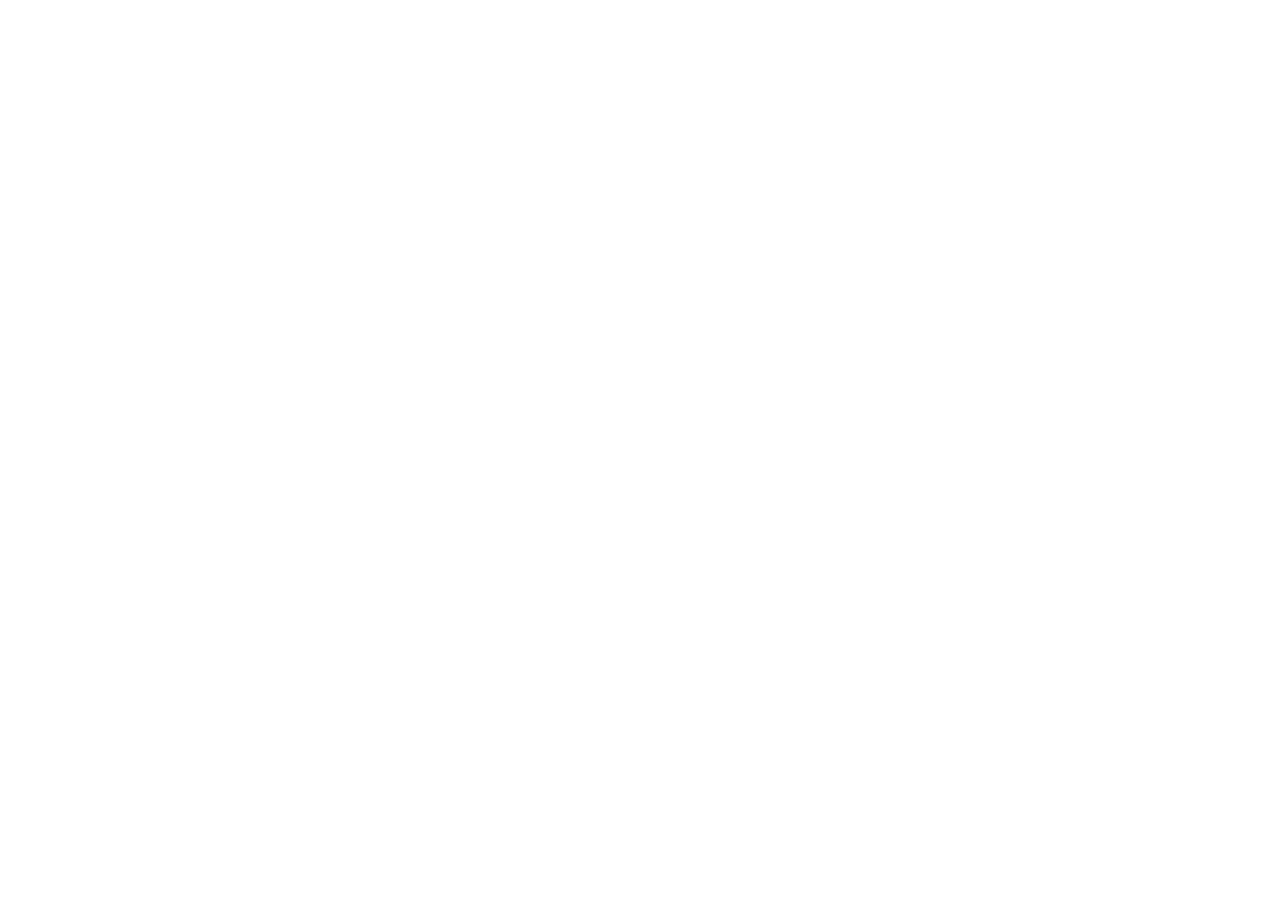
==== commit 138fc6c3: "SPA: publish updated bundle" ====
--- a/index.html
+++ b/index.html
@@ -11,8 +11,8 @@
     <link rel="preconnect" href="https://fonts.gstatic.com" crossorigin />
     <link href="https://fonts.googleapis.com/css2?family=Italiana&family=Montserrat:wght@300;400;500;600;700&display=swap" rel="stylesheet" />
     <title>EPL 2026 Comp Dashboard</title>
-    <script type="module" crossorigin src="./assets/index-CGncniEA.js"></script>
-    <link rel="stylesheet" crossorigin href="./assets/index-EaglYsx1.css">
+    <script type="module" crossorigin src="./assets/index-J8vj1sfT.js"></script>
+    <link rel="stylesheet" crossorigin href="./assets/index-CmQZA6r7.css">
   </head>
   <body>
     <div id="root"></div>
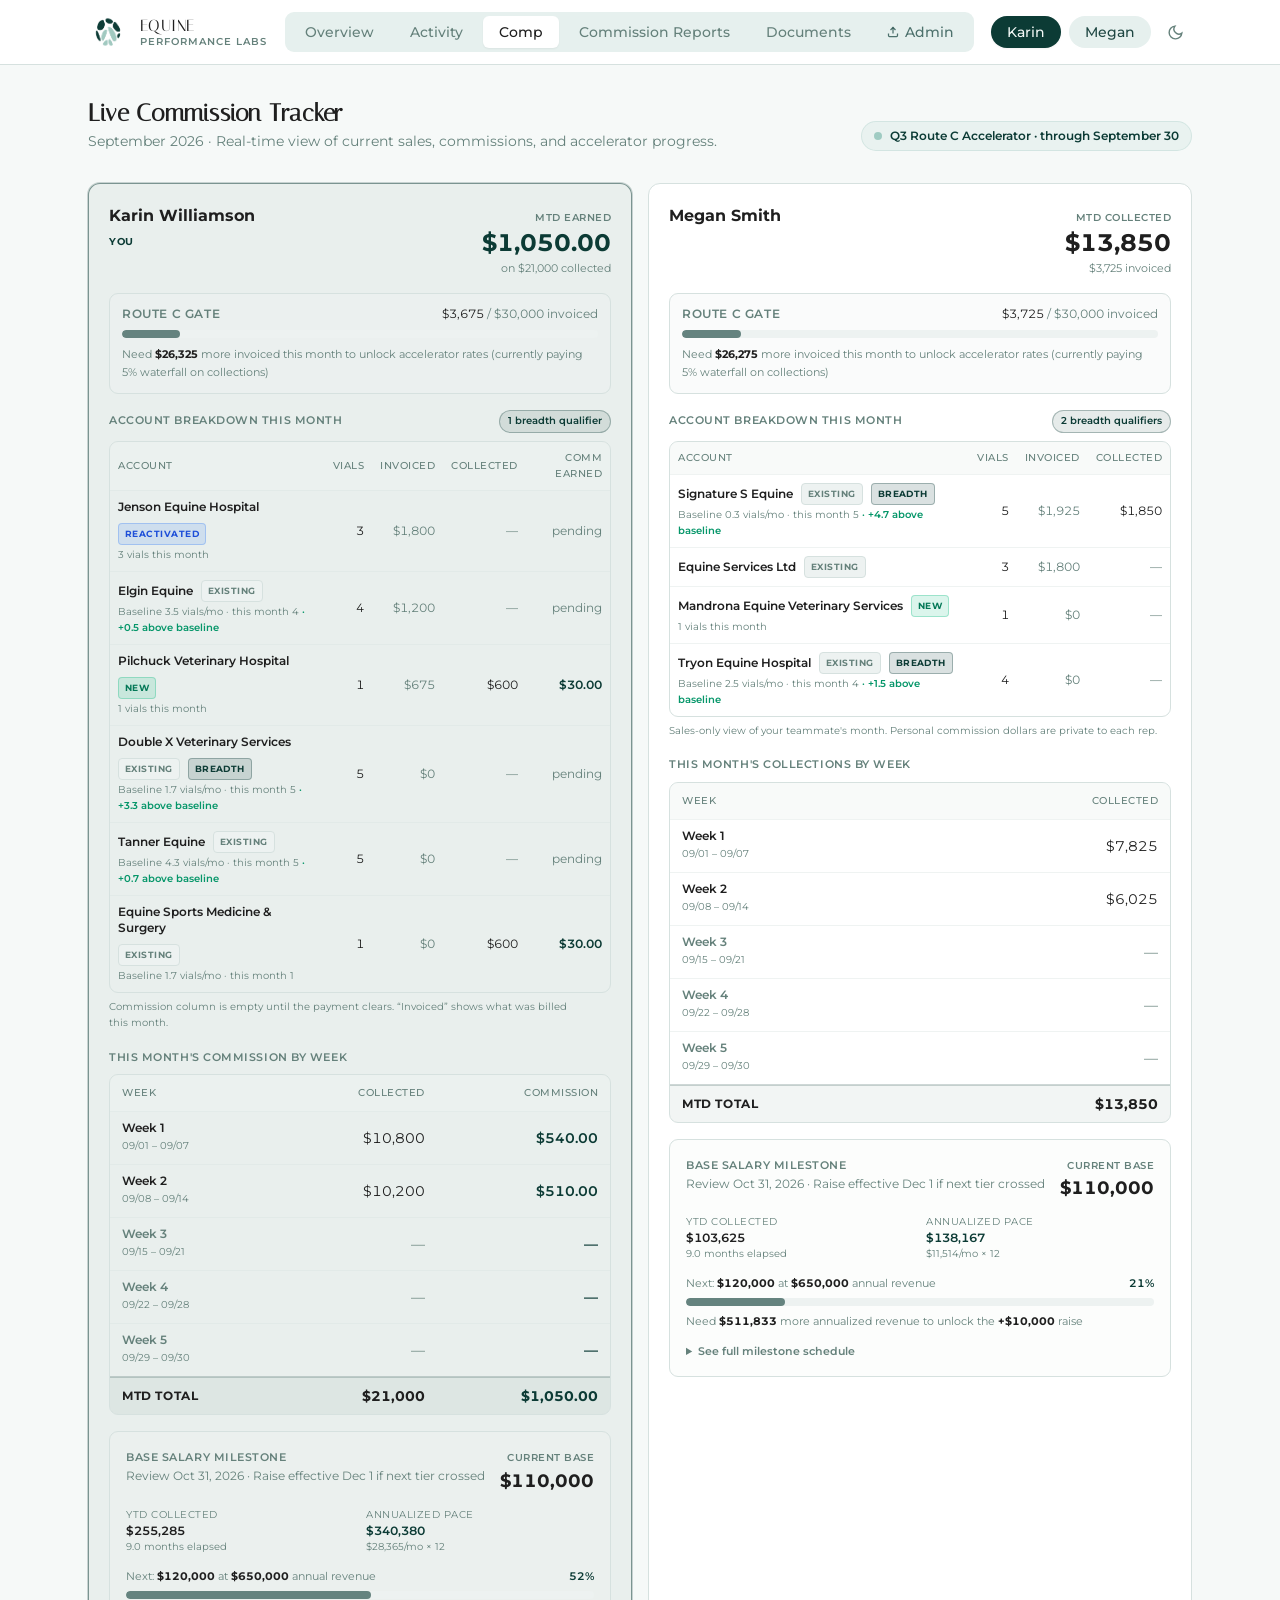
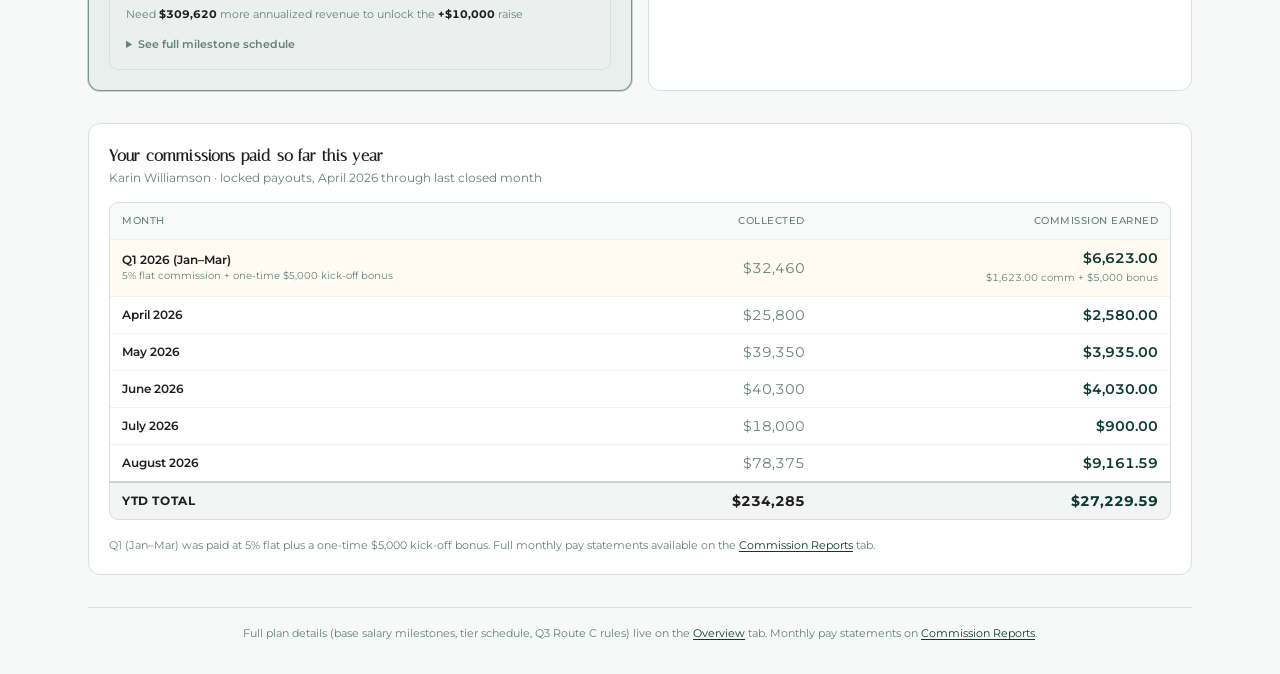
==== commit 97e6bb52: "Restore Sales Hub injection scripts and sync assets after rebuild" ====
--- a/index.html
+++ b/index.html
@@ -16,5 +16,733 @@
   </head>
   <body>
     <div id="root"></div>
+
+<script>
+    // Rep-lock: if ?rep=karin or ?rep=megan is in URL, PERSISTENTLY lock to that rep.
+    // The Sales Hub has its own React auth that can unlock admin features mid-session;
+    // we run a continuous MutationObserver that keeps hiding Admin/Edit/other-rep buttons
+    // no matter what the React bundle tries to render.
+    (function() {
+      var params = new URLSearchParams(window.location.search);
+      var lockedRep = params.get('rep');
+      if (!lockedRep) return;
+      lockedRep = lockedRep.toLowerCase();
+      if (lockedRep !== 'karin' && lockedRep !== 'megan') return;
+      var otherRep = lockedRep === 'karin' ? 'megan' : 'karin';
+
+      // Inject CSS so anything with data-epl-hidden is hidden even if React tries to re-show it.
+      var style = document.createElement('style');
+      style.textContent = '[data-epl-hidden="1"]{display:none!important;visibility:hidden!important;pointer-events:none!important;}';
+      (document.head || document.documentElement).appendChild(style);
+
+      var hasClickedLockedRep = false;
+
+      function hideForbidden() {
+        // Hide every button/tab that should NOT be available in rep-locked view:
+        //   • The "other" rep tab (Megan if Karin-locked, etc)
+        //   • Admin tab (reps must never access publishing/admin UI)
+        //   • Edit button (admin-only comp editing)
+        var targets = document.querySelectorAll('button, a, [role="tab"]');
+        targets.forEach(function(btn) {
+          var text = (btn.textContent || '').trim().toLowerCase();
+          if (text === otherRep || text === 'admin' || text === 'edit') {
+            btn.setAttribute('data-epl-hidden', '1');
+          } else if (text === lockedRep) {
+            // Make sure locked-rep tab stays visible AND clicked if not yet active
+            btn.removeAttribute('data-epl-hidden');
+            if (!hasClickedLockedRep) {
+              // click it to select the correct rep
+              try { btn.click(); hasClickedLockedRep = true; } catch(e) {}
+            }
+          }
+        });
+      }
+
+      // Run on every DOM mutation. This is critical: the Sales Hub's React bundle
+      // may re-render nav items after admin auth events, tab switches, etc.
+      var observer = new MutationObserver(function() { hideForbidden(); });
+      observer.observe(document.documentElement, { childList: true, subtree: true, attributes: true, attributeFilter: ['style', 'class'] });
+      // Initial sweep
+      hideForbidden();
+      // Also run periodically as a belt-and-suspenders safety net
+      setInterval(hideForbidden, 1500);
+      // Expose the active rep for other sync scripts
+      window.__EPL_ACTIVE_REP = lockedRep;
+
+      // Intercept hash changes that attempt to reach admin routes (belt-and-suspenders)
+      window.addEventListener('hashchange', function() {
+        if (/#\/admin/i.test(window.location.hash)) {
+          window.location.hash = '#/';
+        }
+      });
+    })();
+
+    // ===== AUTO-SYNC FROM payments.json =====
+    (function() {
+      var syncedOnce = false;
+      var currentData = null;
+
+      function findButton(text) {
+        var btns = Array.from(document.querySelectorAll('button, a, label'));
+        return btns.find(function(b) { return b.textContent.trim().toLowerCase() === text.toLowerCase(); });
+      }
+
+      function fmtMoney(n) {
+        return '$' + Math.round(n).toLocaleString('en-US');
+      }
+
+      function fmtMoneyDec(n) {
+        return '$' + n.toLocaleString('en-US', { minimumFractionDigits: 0, maximumFractionDigits: 0 });
+      }
+
+      // Which rep is currently active (based on the highlighted tab)
+      function detectActiveRep() {
+        var karinBtn = findButton('Karin');
+        var meganBtn = findButton('Megan');
+        // Active tab usually has a darker background — check via class or inline styles
+        function isActive(btn) {
+          if (!btn) return false;
+          if (btn.getAttribute('aria-selected') === 'true') return true;
+          var cls = (btn.className || '') + '';
+          if (/active|selected/i.test(cls)) return true;
+          var bg = getComputedStyle(btn).backgroundColor;
+          // Active tab has dark green background rgb(~45,~154,~111)
+          if (/rgb\((\d+),\s*(\d+)/.test(bg)) {
+            var m = bg.match(/rgb\((\d+),\s*(\d+),\s*(\d+)/);
+            if (m && parseInt(m[1]) < 100 && parseInt(m[2]) > 100) return true;
+          }
+          return false;
+        }
+        if (isActive(karinBtn)) return 'karin';
+        if (isActive(meganBtn)) return 'megan';
+        // Fallback: check if name is in the heading
+        var bodyText = document.body.innerText;
+        if (bodyText.indexOf('Karin Williamson') > -1 && !isActive(meganBtn)) return 'karin';
+        if (bodyText.indexOf('Megan Smith') > -1) return 'megan';
+        return 'karin';
+      }
+
+      function computeProjections(rep) {
+        // Given mtdCollected and days elapsed, compute projected values
+        var mtd = rep.mtdCollected || 0;
+        var asOfDay = currentData.asOfDay || 23;
+        var daysInApril = 30;
+        var monthlyPace = (mtd / asOfDay) * daysInApril; // ~ monthly collection pace
+        var projectedCommissionApril = monthlyPace * 0.10; // Q2 10% flat escalator
+
+        // Apr-Dec projected revenue (9 months)
+        var projectedAprDecRevenue = monthlyPace * 9;
+
+        // Apr-Jun @ 10% flat, Jul-Dec uses waterfall (simplified):
+        // Assume waterfall: first $75K of each month @ 5%, $75-175K @ 6%, $175-300K @ 7.5%, $300K+ @ 10%
+        var aprJunComm = monthlyPace * 3 * 0.10;
+        // For Jul-Dec, apply waterfall per month
+        function monthlyWaterfall(monthly) {
+          var c = 0;
+          if (monthly <= 75000) return monthly * 0.05;
+          c += 75000 * 0.05;
+          if (monthly <= 175000) return c + (monthly - 75000) * 0.06;
+          c += 100000 * 0.06;
+          if (monthly <= 300000) return c + (monthly - 175000) * 0.075;
+          c += 125000 * 0.075;
+          return c + (monthly - 300000) * 0.10;
+        }
+        var julDecComm = monthlyWaterfall(monthlyPace) * 6;
+        var projectedAprDecCommission = aprJunComm + julDecComm;
+
+        // Q1 paid varies by rep. If we can read it from the DOM (React rendered it),
+        // use that; otherwise fall back to 0 so we don't show wrong subtotals.
+        var q1Paid = 0;
+        try {
+          var bodyText = document.body.innerText || '';
+          var m = bodyText.match(/Q1\s+\$(\d[\d,]*(?:\.\d+)?)/);
+          if (m) q1Paid = parseFloat(m[1].replace(/,/g, ''));
+        } catch(e) {}
+        var base = 110000;
+        var total2026 = base + q1Paid + projectedAprDecCommission;
+
+        return {
+          mtd: mtd,
+          monthlyPace: monthlyPace,
+          projectedCommissionApril: projectedCommissionApril,
+          projectedAprDecRevenue: projectedAprDecRevenue,
+          projectedAprDecCommission: projectedAprDecCommission,
+          total2026: total2026
+        };
+      }
+
+      function updateDisplay() {
+        if (!currentData) return;
+        var activeRep = detectActiveRep();
+        var repData = currentData.reps[activeRep];
+        if (!repData) return;
+
+        var proj = computeProjections(repData);
+
+        // Find a KPI card by its label text (<p> with uppercase label) and update the big $ value next to it
+        function updateByLabel(labelText, newValue) {
+          var labelUpper = labelText.toUpperCase().replace(/\s+/g, ' ');
+          // Find the specific <p> whose text matches the label (label is always in its own <p>)
+          var pTags = document.querySelectorAll('p');
+          var labelP = null;
+          for (var i = 0; i < pTags.length; i++) {
+            var t = pTags[i].textContent.trim().toUpperCase().replace(/\s+/g, ' ');
+            if (t === labelUpper) {
+              labelP = pTags[i];
+              break;
+            }
+          }
+          if (!labelP) return false;
+
+          // The big $ value is a sibling of labelP within the same card.
+          // Look at next siblings of the label for a $ value.
+          var sib = labelP.nextElementSibling;
+          while (sib) {
+            // Check if this element itself is the $ value
+            var txt = sib.textContent.trim();
+            if (/^\$[0-9,.]+$/.test(txt)) {
+              sib.textContent = newValue;
+              return true;
+            }
+            // Or if it has a direct child that is just the $ value
+            var directChildren = sib.children;
+            for (var k = 0; k < directChildren.length; k++) {
+              if (directChildren[k].children.length === 0 && /^\$[0-9,.]+$/.test(directChildren[k].textContent.trim())) {
+                directChildren[k].textContent = newValue;
+                return true;
+              }
+            }
+            // Or a descendant $ value (but only within this sibling)
+            var descendants = sib.querySelectorAll('*');
+            for (var m = 0; m < descendants.length; m++) {
+              if (descendants[m].children.length === 0 && /^\$[0-9,.]+$/.test(descendants[m].textContent.trim())) {
+                descendants[m].textContent = newValue;
+                return true;
+              }
+            }
+            sib = sib.nextElementSibling;
+          }
+          // Not in siblings — try the parent's other children
+          var parent = labelP.parentElement;
+          if (parent) {
+            var siblings = parent.children;
+            for (var n = 0; n < siblings.length; n++) {
+              if (siblings[n] === labelP) continue;
+              var txt2 = siblings[n].textContent.trim();
+              if (/^\$[0-9,.]+$/.test(txt2)) {
+                siblings[n].textContent = newValue;
+                return true;
+              }
+              var descendants2 = siblings[n].querySelectorAll('*');
+              for (var q = 0; q < descendants2.length; q++) {
+                if (descendants2[q].children.length === 0 && /^\$[0-9,.]+$/.test(descendants2[q].textContent.trim())) {
+                  descendants2[q].textContent = newValue;
+                  return true;
+                }
+              }
+            }
+          }
+          return false;
+        }
+
+        // Find MTD Collected value specifically (the $X next to the label)
+        function updateMTDValue(newValue) {
+          // Find the label paragraph first
+          var pTags = document.querySelectorAll('p');
+          for (var i = 0; i < pTags.length; i++) {
+            var p = pTags[i];
+            if (/MTD Collected/i.test(p.textContent) && /drives all projections/i.test(p.textContent)) {
+              // The value is the next <p> sibling of this label
+              var valueP = p.nextElementSibling;
+              if (valueP && valueP.tagName === 'P') {
+                // Replace the leading $X but keep the inner span
+                var firstTextNode = valueP.firstChild;
+                if (firstTextNode && firstTextNode.nodeType === 3) {
+                  firstTextNode.textContent = newValue;
+                  return true;
+                }
+                // Fallback: rebuild
+                var span = valueP.querySelector('span');
+                if (span) {
+                  valueP.childNodes[0].textContent = newValue;
+                  return true;
+                }
+              }
+            }
+          }
+          return false;
+        }
+
+        // Wait a beat to let React render then patch the visible values
+        setTimeout(function() {
+          updateMTDValue(fmtMoney(proj.mtd));
+          updateByLabel('PROJECTED COMMISSION \u2014 APRIL', fmtMoney(proj.projectedCommissionApril));
+          updateByLabel('PROJECTED APR\u2013DEC REVENUE', fmtMoney(proj.projectedAprDecRevenue));
+          updateByLabel('PROJECTED APR\u2013DEC COMMISSION', fmtMoney(proj.projectedAprDecCommission));
+          updateByLabel('PROJECTED 2026 TOTAL CASH COMP', fmtMoney(proj.total2026));
+
+          // Update the $X earned text next to MTD
+          var walker = document.createTreeWalker(document.body, NodeFilter.SHOW_TEXT, null);
+          var node;
+          while ((node = walker.nextNode())) {
+            if (/earned so far this month/i.test(node.textContent)) {
+              var prev = node.parentElement;
+              if (prev) {
+                var firstMatch = prev.textContent.match(/\$([\d,]+(?:\.\d+)?)/);
+                if (firstMatch) {
+                  // earned so far this month = mtd * 0.10 (Q2 flat 10%)
+                  var earned = proj.mtd * 0.10;
+                  var earnedStr = fmtMoney(earned);
+                  prev.innerHTML = prev.innerHTML.replace(/\$[\d,]+(?:\.\d+)?\s*earned so far this month/, function() { return earnedStr + ' earned so far this month'; });
+                }
+              }
+              break;
+            }
+          }
+
+          // Update 'On pace for $X collected' subtitle in PROJECTED COMMISSION — APRIL card
+          // (function replacement to avoid $-backreference interpretation)
+          var w2 = document.createTreeWalker(document.body, NodeFilter.SHOW_TEXT, null);
+          var n2;
+          var paceValue = fmtMoney(proj.monthlyPace);
+          while ((n2 = w2.nextNode())) {
+            var t2 = n2.textContent;
+            if (/On pace for\s+\$[\d,]+(?:\.\d+)?\s+collected/i.test(t2)) {
+              n2.textContent = t2.replace(/\$[\d,]+(?:\.\d+)?/, function() { return paceValue; });
+            }
+          }
+
+          // Update 'Apr–Dec Comm $X' text in PROJECTED 2026 TOTAL CASH COMP subtitle.
+          // NOTE: Use a function replacement to avoid $-backreference interpretation in the
+          // replacement string (fmtMoney returns strings like '$10,330' which would otherwise
+          // be partially re-interpreted by .replace).
+          var w3 = document.createTreeWalker(document.body, NodeFilter.SHOW_TEXT, null);
+          var n3;
+          var commRe = /(Apr[\u2013\-]Dec\s+Comm\s+)\$[\d,]+(?:\.\d+)?/gi;
+          var commText = fmtMoney(proj.projectedAprDecCommission);
+          while ((n3 = w3.nextNode())) {
+            var t3 = n3.textContent;
+            if (commRe.test(t3)) {
+              commRe.lastIndex = 0; // reset for replace
+              n3.textContent = t3.replace(commRe, function(match, prefix) {
+                return prefix + commText;
+              });
+            }
+          }
+
+          // Update 'Monthly pace · $X' subtitle (from a previous patch) OR the original
+          // 'Upload a Received Payments file to set the pace' placeholder.
+          var w4 = document.createTreeWalker(document.body, NodeFilter.SHOW_TEXT, null);
+          var n4;
+          var paceText = 'Monthly pace · ' + fmtMoney(proj.monthlyPace) + ' (based on MTD collected)';
+          while ((n4 = w4.nextNode())) {
+            var t4 = n4.textContent;
+            if (/Upload a Received Payments file to set the pace/i.test(t4)) {
+              n4.textContent = paceText;
+            } else if (/Monthly pace\s*·\s*\$[\d,]+(?:\.\d+)?/i.test(t4)) {
+              // Update the already-patched text to this rep's pace
+              n4.textContent = paceText;
+            }
+          }
+        }, 200);
+      }
+
+      function syncFromRepo() {
+        fetch('./payments.json?_=' + Date.now())
+          .then(function(r) { return r.ok ? r.json() : null; })
+          .then(function(data) {
+            if (!data) return;
+            currentData = data;
+            window.__EPL_PAYMENTS = data;
+            console.log('[EPL Sync] Payments loaded:', data.lastUpdated, 'Karin:', data.reps.karin.mtdCollected, 'Megan:', data.reps.megan.mtdCollected);
+            updateDisplay();
+          })
+          .catch(function(e) { console.warn('[EPL Sync] payments.json unavailable', e); });
+      }
+
+      // Initial load
+      setTimeout(syncFromRepo, 1500);
+
+      // Re-apply on ANY nav click (rep toggle, tab switch) — 500ms after click so
+      // React has finished re-rendering the new view.
+      document.body.addEventListener('click', function(e) {
+        var t = e.target;
+        if (!t) return;
+        var text = (t.textContent || '').trim();
+        if (text === 'Karin' || text === 'Megan' ||
+            text === 'Overview' || text === 'Activity' || text === 'Comp' ||
+            text === 'Commission Reports' || text === 'Documents' ||
+            /^(Karin|Megan|Overview|Activity|Comp|Commission|Documents)/i.test(text)) {
+          setTimeout(updateDisplay, 500);
+          setTimeout(updateDisplay, 1500); // second pass after slower renders
+        }
+      }, true);
+
+      // Also re-apply on route changes
+      window.addEventListener('hashchange', function() { setTimeout(updateDisplay, 500); });
+      window.addEventListener('popstate', function() { setTimeout(updateDisplay, 500); });
+
+      // Permanent low-frequency safety net: if the page displays '$0' or
+      // 'Upload a Received Payments file' placeholder anywhere, re-sync.
+      setInterval(function() {
+        if (!currentData) return;
+        var body = document.body.innerText || '';
+        if (/Upload a Received Payments file/i.test(body) ||
+            /\$0(?!\d)/.test(body.slice(0, 5000))) {
+          updateDisplay();
+        }
+      }, 2000);
+    })();
+
+    // ===== AUTO-SYNC FROM activity.json (Activity tab) =====
+    (function() {
+      var activityData = null;
+
+      function fmtMoney(n) { return '$' + Math.round(n).toLocaleString('en-US'); }
+
+      function patchActivityOverview() {
+        if (!activityData) return;
+        var tables = document.querySelectorAll('table');
+        var target = null;
+        tables.forEach(function(t) {
+          var head = t.querySelector('thead');
+          if (!head) return;
+          var th = head.textContent.toUpperCase();
+          if (th.indexOf('METRIC') > -1 && th.indexOf('KARIN WILLIAMSON') > -1 && th.indexOf('MEGAN SMITH') > -1) {
+            target = t;
+          }
+        });
+        if (!target) return;
+        if (target.dataset.eplPatched === '1' && target.dataset.eplVersion === activityData.lastUpdated) return;
+
+        var headRow = target.querySelector('thead tr');
+        var headers = headRow ? Array.from(headRow.querySelectorAll('th, td')).map(function(el){return el.textContent.trim().toUpperCase();}) : [];
+        var idxKarin = headers.findIndex(function(h){return /KARIN/i.test(h);});
+        var idxMegan = headers.findIndex(function(h){return /MEGAN/i.test(h);});
+        var idxCompany = headers.findIndex(function(h){return /COMPANY/i.test(h);});
+        if (idxKarin < 0 || idxMegan < 0) return;
+
+        var k = activityData.aggregates.karin;
+        var m = activityData.aggregates.megan;
+        var c = activityData.aggregates.company || {
+          mtdSales: k.mtdSales + m.mtdSales,
+          mtdOrders: k.mtdOrders + m.mtdOrders,
+          mtdVials: k.mtdVials + m.mtdVials,
+          newClientsMTD: k.newClientsMTD + m.newClientsMTD,
+          totalPaid: k.totalPaid + m.totalPaid,
+          outstanding: k.outstanding + m.outstanding,
+          pctCollected: (k.totalPaid + m.totalPaid) / ((k.totalPaid + m.totalPaid + k.outstanding + m.outstanding) || 1) * 100,
+          activeClients: k.activeClients + m.activeClients,
+          totalClients: k.totalClients + m.totalClients
+        };
+
+        var rows = target.querySelectorAll('tbody tr');
+        rows.forEach(function(row) {
+          var cells = row.querySelectorAll('td');
+          if (cells.length < 2) return;
+          var metric = cells[0].textContent.trim();
+          var mLower = metric.toLowerCase();
+
+          function setCell(cellIdx, value) {
+            if (cellIdx < 0 || cellIdx >= cells.length) return;
+            // Find the main value element (skipping the 'no change' sub-text)
+            var cell = cells[cellIdx];
+            // The big number is usually the first child text or first span with class for big text
+            // Try to find a leaf text node with the old value pattern
+            var allEls = cell.querySelectorAll('*');
+            var replaced = false;
+            for (var i = 0; i < allEls.length; i++) {
+              var el = allEls[i];
+              if (el.children.length === 0) {
+                var txt = el.textContent.trim();
+                if (/^\$[0-9,.]+$|^[0-9,.]+%?$|^\d+$|^—$/.test(txt) && !/no change|no prior/i.test(txt)) {
+                  el.textContent = value;
+                  replaced = true;
+                  break;
+                }
+              }
+            }
+            if (!replaced) {
+              // Fallback: replace first text node
+              var childNodes = cell.childNodes;
+              for (var j = 0; j < childNodes.length; j++) {
+                if (childNodes[j].nodeType === 3 && childNodes[j].textContent.trim().length > 0) {
+                  childNodes[j].textContent = value;
+                  break;
+                }
+              }
+            }
+          }
+
+          if (mLower.indexOf('mtd sales') > -1) {
+            setCell(idxKarin, fmtMoney(k.mtdSales));
+            setCell(idxMegan, fmtMoney(m.mtdSales));
+            setCell(idxCompany, fmtMoney(c.mtdSales));
+          } else if (mLower.indexOf('mtd collected') > -1) {
+            // Prefer activity.json's native mtdCollected field (added by the
+            // Comp & Sales Analytics task). Fall back to payments.json if
+            // activity.json doesn't include it yet.
+            var kColl = (k.mtdCollected !== undefined) ? k.mtdCollected : null;
+            var mColl = (m.mtdCollected !== undefined) ? m.mtdCollected : null;
+            var cColl = (c.mtdCollected !== undefined) ? c.mtdCollected : null;
+            if (kColl === null) {
+              var pmts = window.__EPL_PAYMENTS;
+              if (pmts && pmts.reps) {
+                kColl = (pmts.reps.karin && pmts.reps.karin.mtdCollected) || 0;
+                mColl = (pmts.reps.megan && pmts.reps.megan.mtdCollected) || 0;
+                cColl = kColl + mColl;
+              }
+            }
+            if (kColl !== null) {
+              setCell(idxKarin, fmtMoney(kColl));
+              setCell(idxMegan, fmtMoney(mColl));
+              setCell(idxCompany, fmtMoney(cColl));
+            }
+          } else if (mLower === 'mtd orders') {
+            setCell(idxKarin, String(k.mtdOrders));
+            setCell(idxMegan, String(m.mtdOrders));
+            setCell(idxCompany, String(c.mtdOrders));
+          } else if (mLower === 'mtd vials') {
+            setCell(idxKarin, String(k.mtdVials));
+            setCell(idxMegan, String(m.mtdVials));
+            setCell(idxCompany, String(c.mtdVials));
+          } else if (mLower.indexOf('new client') > -1) {
+            setCell(idxKarin, String(k.newClientsMTD));
+            setCell(idxMegan, String(m.newClientsMTD));
+            setCell(idxCompany, String(c.newClientsMTD));
+          } else if (mLower === 'outstanding') {
+            setCell(idxKarin, fmtMoney(k.outstanding));
+            setCell(idxMegan, fmtMoney(m.outstanding));
+            setCell(idxCompany, fmtMoney(c.outstanding));
+          } else if (mLower.indexOf('% collected') > -1) {
+            setCell(idxKarin, k.pctCollected.toFixed(1) + '%');
+            setCell(idxMegan, m.pctCollected.toFixed(1) + '%');
+            setCell(idxCompany, c.pctCollected.toFixed(1) + '%');
+          } else if (mLower.indexOf('active client') > -1) {
+            setCell(idxKarin, String(k.activeClients));
+            setCell(idxMegan, String(m.activeClients));
+            setCell(idxCompany, String(c.activeClients));
+          } else if (mLower.indexOf('total client') > -1) {
+            setCell(idxKarin, String(k.totalClients));
+            setCell(idxMegan, String(m.totalClients));
+            setCell(idxCompany, String(c.totalClients));
+          }
+        });
+
+        // Update the report date text
+        var walker = document.createTreeWalker(document.body, NodeFilter.SHOW_TEXT, null);
+        var node;
+        var months = ['Jan','Feb','Mar','Apr','May','Jun','Jul','Aug','Sep','Oct','Nov','Dec'];
+        var rptDate = new Date(activityData.reportDate + 'T00:00:00');
+        var rptStr = months[rptDate.getMonth()] + ' ' + rptDate.getDate() + ', ' + rptDate.getFullYear();
+        while ((node = walker.nextNode())) {
+          var txt = node.textContent;
+          var changed = false;
+          // Report: YYYY-MM-DD
+          if (/\d{4}-\d{2}-\d{2}/.test(txt) && (/Report/.test(txt) || /Report/.test(node.parentElement.textContent))) {
+            var newTxt = txt.replace(/\d{4}-\d{2}-\d{2}/, activityData.reportDate);
+            if (newTxt !== txt) { node.textContent = newTxt; changed = true; }
+          }
+          // "NN clients" (in the report header)
+          if (!changed && /^\s*\d+\s*clients\b/i.test(txt)) {
+            node.textContent = txt.replace(/\d+\s*clients/i, activityData.totalClients + ' clients');
+          }
+          // Month-to-date through Mon D, YYYY
+          if (/Month-to-date through/i.test(txt)) {
+            // Replace everything after 'through' up to the dot/bullet separator
+            var updated = txt.replace(/(Month-to-date through)\s+[^·\n]+(·|$)/i, '$1 ' + rptStr + ' $2');
+            if (updated !== txt) node.textContent = updated;
+          }
+        }
+
+        // Patch the Head-to-Head MTD Revenue bar chart (Karin/Megan numbers and Company Total)
+        var h2hCandidates = document.querySelectorAll('div');
+        h2hCandidates.forEach(function(div) {
+          var t = div.textContent || '';
+          if (/HEAD-TO-HEAD MTD REVENUE/i.test(t) && /Company Total:/i.test(t) && div.querySelectorAll('div').length < 30) {
+            // Update Company Total
+            var w = document.createTreeWalker(div, NodeFilter.SHOW_TEXT, null);
+            var tn;
+            while ((tn = w.nextNode())) {
+              if (/Company Total:/i.test(tn.textContent) || /Company Total:/i.test(tn.parentElement && tn.parentElement.textContent || '')) {
+                // This text node may be just 'Company Total:' and the $value is a sibling
+                if (/\$[\d,]+/.test(tn.textContent)) {
+                  tn.textContent = tn.textContent.replace(/\$[\d,]+/, fmtMoney(k.mtdSales + m.mtdSales));
+                } else {
+                  // Look at siblings of parent
+                  var parent = tn.parentElement;
+                  if (parent) {
+                    var sibs = parent.parentElement ? parent.parentElement.querySelectorAll('*') : [];
+                    for (var s = 0; s < sibs.length; s++) {
+                      if (sibs[s].children.length === 0 && /^\$[\d,]+$/.test(sibs[s].textContent.trim())) {
+                        sibs[s].textContent = fmtMoney(k.mtdSales + m.mtdSales);
+                        break;
+                      }
+                    }
+                  }
+                }
+              }
+            }
+            // Update Karin/Megan values. Do NOT rely on DOM order — the React app may
+            // render the current rep first in rep-locked views. Instead, find each bar's
+            // rep by looking at the name label within the same row/block.
+            var leaves = div.querySelectorAll('*');
+            var currencyLeaves = [];
+            leaves.forEach(function(el) {
+              if (el.children.length === 0 && /^\$[0-9,]+$/.test((el.textContent || '').trim())) {
+                // Skip the Company Total value (already handled above)
+                var sameRowText = el.parentElement ? (el.parentElement.textContent || '') : '';
+                if (/Company Total/i.test(sameRowText)) return;
+                currencyLeaves.push(el);
+              }
+            });
+
+            currencyLeaves.forEach(function(valEl) {
+              // Walk up to find a container that includes a rep name label
+              var ctx = valEl;
+              for (var depth = 0; depth < 6 && ctx; depth++) {
+                var ctxText = ctx.textContent || '';
+                var hasKarin = /\bKarin\b/.test(ctxText);
+                var hasMegan = /\bMegan\b/.test(ctxText);
+                // Only decide if exactly one is present at this level
+                if (hasKarin && !hasMegan) { valEl.textContent = fmtMoney(k.mtdSales); return; }
+                if (hasMegan && !hasKarin) { valEl.textContent = fmtMoney(m.mtdSales); return; }
+                ctx = ctx.parentElement;
+              }
+              // Fallback to order-based assignment if we couldn't disambiguate
+              var idx = currencyLeaves.indexOf(valEl);
+              if (idx === 0) valEl.textContent = fmtMoney(k.mtdSales);
+              else if (idx === 1) valEl.textContent = fmtMoney(m.mtdSales);
+            });
+          }
+        });
+
+        // Patch 'PROJECTED COMMISSION · MTD' card
+        // Strategy: find the rep card (contains 'Karin Williamson' or 'Megan Smith' + a $ value)
+        // and fix: (1) the $value, (2) the 'on $X collected' subtitle.
+        // In admin view (?admin=true or both reps visible), clone the card so BOTH reps show.
+        var payments = window.__EPL_PAYMENTS;
+        var isAdminView = /[?&]admin=true/.test(window.location.search) || !/[?&]rep=/.test(window.location.search);
+
+        function patchRepCommissionCard(cardEl, repKey) {
+          if (!payments || !payments.reps[repKey]) return;
+          var mtdCollected = payments.reps[repKey].mtdCollected || 0;
+          var comm = mtdCollected * 0.10;
+          // Update big $ value - first leaf that is a pure $ amount
+          var leaves = cardEl.querySelectorAll('*');
+          for (var i = 0; i < leaves.length; i++) {
+            var el = leaves[i];
+            if (el.children.length === 0 && /^\$[0-9,.]+$/.test((el.textContent || '').trim())) {
+              el.textContent = fmtMoney(comm);
+              break;
+            }
+          }
+          // Update 'on $X collected' subtitle — handle single or split text nodes
+          var subtitleEl = null;
+          var allLeaves = cardEl.querySelectorAll('*');
+          for (var j = 0; j < allLeaves.length; j++) {
+            var leaf = allLeaves[j];
+            if (leaf.children.length === 0) {
+              var txt = (leaf.textContent || '').trim();
+              if (/^on\s+\$[\d,.]+\s+collected$/i.test(txt) || /on\s+\$[\d,.]+\s+collected/i.test(txt)) {
+                subtitleEl = leaf;
+                break;
+              }
+            }
+          }
+          if (subtitleEl) {
+            subtitleEl.textContent = 'on ' + fmtMoney(mtdCollected) + ' collected';
+          }
+          cardEl.dataset.eplRep = repKey;
+        }
+
+        // Find all existing rep commission cards (each has a rep name + a $ value leaf)
+        var allCards = document.querySelectorAll('div');
+        var karinCard = null, meganCard = null, projSection = null;
+        allCards.forEach(function(div) {
+          if (div.children.length > 8) return; // want small cards only
+          var text = div.textContent || '';
+          // A rep card should be compact: contains rep name + $ value + 'collected'
+          if (/collected/i.test(text) && /\$[\d,]+/.test(text)) {
+            if (/Karin Williamson/i.test(text) && !karinCard && div.querySelectorAll('div').length < 10) {
+              karinCard = div;
+            } else if (/Megan Smith/i.test(text) && !meganCard && div.querySelectorAll('div').length < 10) {
+              meganCard = div;
+            }
+          }
+        });
+
+        // Also find the outer Projected Commission section (to append Megan's card to)
+        allCards.forEach(function(div) {
+          var t = div.textContent || '';
+          if (/PROJECTED COMMISSION.{0,3}MTD/i.test(t) && /Q2 Escalator/i.test(t) && div.querySelectorAll('div').length < 25) {
+            if (!projSection || div.querySelectorAll('div').length < projSection.querySelectorAll('div').length) {
+              projSection = div;
+            }
+          }
+        });
+
+        if (karinCard) patchRepCommissionCard(karinCard, 'karin');
+        if (meganCard) patchRepCommissionCard(meganCard, 'megan');
+
+        // If admin view, we need BOTH cards. If Megan card missing, clone Karin's.
+        if (isAdminView && karinCard && !meganCard && payments && payments.reps.megan) {
+          var clone = karinCard.cloneNode(true);
+          // Replace 'Karin Williamson' text with 'Megan Smith' in clone
+          var cloneLeaves = clone.querySelectorAll('*');
+          for (var c = 0; c < cloneLeaves.length; c++) {
+            var cl = cloneLeaves[c];
+            if (cl.children.length === 0 && /Karin Williamson/i.test(cl.textContent || '')) {
+              cl.textContent = cl.textContent.replace(/Karin Williamson/i, 'Megan Smith');
+            }
+          }
+          karinCard.parentNode.insertBefore(clone, karinCard.nextSibling);
+          patchRepCommissionCard(clone, 'megan');
+          clone.dataset.eplCloned = '1';
+        }
+
+        target.dataset.eplPatched = '1';
+        target.dataset.eplVersion = activityData.lastUpdated;
+      }
+
+      fetch('./activity.json?_=' + Date.now())
+        .then(function(r) { return r.ok ? r.json() : null; })
+        .then(function(data) {
+          if (!data) return;
+          activityData = data;
+          window.__EPL_ACTIVITY = data;
+          console.log('[EPL Sync] Activity loaded:', data.lastUpdated, 'Karin MTD:', data.aggregates.karin.mtdSales, 'Megan MTD:', data.aggregates.megan.mtdSales);
+          setTimeout(patchActivityOverview, 1000);
+        })
+        .catch(function(e) { console.warn('[EPL Sync] activity.json unavailable', e); });
+
+      // Re-apply on tab clicks
+      document.body.addEventListener('click', function(e) {
+        var t = e.target && e.target.textContent ? e.target.textContent.trim() : '';
+        if (t === 'Activity' || t === 'Karin' || t === 'Megan') {
+          setTimeout(function() {
+            var tables = document.querySelectorAll('table');
+            tables.forEach(function(tbl) { delete tbl.dataset.eplPatched; });
+            patchActivityOverview();
+          }, 600);
+        }
+      }, true);
+
+      // Periodic retry for first 30s
+      var actRetries = 0;
+      var actInterval = setInterval(function() {
+        patchActivityOverview();
+        actRetries++;
+        if (actRetries > 15) clearInterval(actInterval);
+      }, 2000);
+    })();
+    </script>
+
+    <!-- Activity table sync (client-level tables) -->
+    <script src="./activity-sync.js?v=3"></script>
+
+    <!-- Admin Sync Panel (Option C) -->
+    <script src="./sync-admin.js?v=3"></script>
+
   </body>
 </html>
--- a/assets/index-CmQZA6r7.css
+++ b/assets/index-CmQZA6r7.css
@@ -0,0 +1 @@
+*,:before,:after{--tw-border-spacing-x: 0;--tw-border-spacing-y: 0;--tw-translate-x: 0;--tw-translate-y: 0;--tw-rotate: 0;--tw-skew-x: 0;--tw-skew-y: 0;--tw-scale-x: 1;--tw-scale-y: 1;--tw-pan-x: ;--tw-pan-y: ;--tw-pinch-zoom: ;--tw-scroll-snap-strictness: proximity;--tw-gradient-from-position: ;--tw-gradient-via-position: ;--tw-gradient-to-position: ;--tw-ordinal: ;--tw-slashed-zero: ;--tw-numeric-figure: ;--tw-numeric-spacing: ;--tw-numeric-fraction: ;--tw-ring-inset: ;--tw-ring-offset-width: 0px;--tw-ring-offset-color: #fff;--tw-ring-color: rgb(59 130 246 / .5);--tw-ring-offset-shadow: 0 0 #0000;--tw-ring-shadow: 0 0 #0000;--tw-shadow: 0 0 #0000;--tw-shadow-colored: 0 0 #0000;--tw-blur: ;--tw-brightness: ;--tw-contrast: ;--tw-grayscale: ;--tw-hue-rotate: ;--tw-invert: ;--tw-saturate: ;--tw-sepia: ;--tw-drop-shadow: ;--tw-backdrop-blur: ;--tw-backdrop-brightness: ;--tw-backdrop-contrast: ;--tw-backdrop-grayscale: ;--tw-backdrop-hue-rotate: ;--tw-backdrop-invert: ;--tw-backdrop-opacity: ;--tw-backdrop-saturate: ;--tw-backdrop-sepia: ;--tw-contain-size: ;--tw-contain-layout: ;--tw-contain-paint: ;--tw-contain-style: }::backdrop{--tw-border-spacing-x: 0;--tw-border-spacing-y: 0;--tw-translate-x: 0;--tw-translate-y: 0;--tw-rotate: 0;--tw-skew-x: 0;--tw-skew-y: 0;--tw-scale-x: 1;--tw-scale-y: 1;--tw-pan-x: ;--tw-pan-y: ;--tw-pinch-zoom: ;--tw-scroll-snap-strictness: proximity;--tw-gradient-from-position: ;--tw-gradient-via-position: ;--tw-gradient-to-position: ;--tw-ordinal: ;--tw-slashed-zero: ;--tw-numeric-figure: ;--tw-numeric-spacing: ;--tw-numeric-fraction: ;--tw-ring-inset: ;--tw-ring-offset-width: 0px;--tw-ring-offset-color: #fff;--tw-ring-color: rgb(59 130 246 / .5);--tw-ring-offset-shadow: 0 0 #0000;--tw-ring-shadow: 0 0 #0000;--tw-shadow: 0 0 #0000;--tw-shadow-colored: 0 0 #0000;--tw-blur: ;--tw-brightness: ;--tw-contrast: ;--tw-grayscale: ;--tw-hue-rotate: ;--tw-invert: ;--tw-saturate: ;--tw-sepia: ;--tw-drop-shadow: ;--tw-backdrop-blur: ;--tw-backdrop-brightness: ;--tw-backdrop-contrast: ;--tw-backdrop-grayscale: ;--tw-backdrop-hue-rotate: ;--tw-backdrop-invert: ;--tw-backdrop-opacity: ;--tw-backdrop-saturate: ;--tw-backdrop-sepia: ;--tw-contain-size: ;--tw-contain-layout: ;--tw-contain-paint: ;--tw-contain-style: }*,:before,:after{box-sizing:border-box;border-width:0;border-style:solid;border-color:#e5e7eb}:before,:after{--tw-content: ""}html,:host{line-height:1.5;-webkit-text-size-adjust:100%;-moz-tab-size:4;-o-tab-size:4;tab-size:4;font-family:Montserrat,sans-serif;font-feature-settings:normal;font-variation-settings:normal;-webkit-tap-highlight-color:transparent}body{margin:0;line-height:inherit}hr{height:0;color:inherit;border-top-width:1px}abbr:where([title]){-webkit-text-decoration:underline dotted;text-decoration:underline dotted}h1,h2,h3,h4,h5,h6{font-size:inherit;font-weight:inherit}a{color:inherit;text-decoration:inherit}b,strong{font-weight:bolder}code,kbd,samp,pre{font-family:var(--font-mono);font-feature-settings:normal;font-variation-settings:normal;font-size:1em}small{font-size:80%}sub,sup{font-size:75%;line-height:0;position:relative;vertical-align:baseline}sub{bottom:-.25em}sup{top:-.5em}table{text-indent:0;border-color:inherit;border-collapse:collapse}button,input,optgroup,select,textarea{font-family:inherit;font-feature-settings:inherit;font-variation-settings:inherit;font-size:100%;font-weight:inherit;line-height:inherit;letter-spacing:inherit;color:inherit;margin:0;padding:0}button,select{text-transform:none}button,input:where([type=button]),input:where([type=reset]),input:where([type=submit]){-webkit-appearance:button;background-color:transparent;background-image:none}:-moz-focusring{outline:auto}:-moz-ui-invalid{box-shadow:none}progress{vertical-align:baseline}::-webkit-inner-spin-button,::-webkit-outer-spin-button{height:auto}[type=search]{-webkit-appearance:textfield;outline-offset:-2px}::-webkit-search-decoration{-webkit-appearance:none}::-webkit-file-upload-button{-webkit-appearance:button;font:inherit}summary{display:list-item}blockquote,dl,dd,h1,h2,h3,h4,h5,h6,hr,figure,p,pre{margin:0}fieldset{margin:0;padding:0}legend{padding:0}ol,ul,menu{list-style:none;margin:0;padding:0}dialog{padding:0}textarea{resize:vertical}input::-moz-placeholder,textarea::-moz-placeholder{opacity:1;color:#9ca3af}input::placeholder,textarea::placeholder{opacity:1;color:#9ca3af}button,[role=button]{cursor:pointer}:disabled{cursor:default}img,svg,video,canvas,audio,iframe,embed,object{display:block;vertical-align:middle}img,video{max-width:100%;height:auto}[hidden]:where(:not([hidden=until-found])){display:none}:root{--background: 160 20% 97%;--foreground: 0 0% 12%;--card: 0 0% 100%;--card-foreground: 0 0% 12%;--popover: 0 0% 100%;--popover-foreground: 0 0% 12%;--primary: 173 65% 14%;--primary-foreground: 160 30% 96%;--secondary: 168 25% 92%;--secondary-foreground: 173 40% 20%;--muted: 168 15% 94%;--muted-foreground: 168 12% 45%;--accent: 168 30% 71%;--accent-foreground: 173 65% 10%;--destructive: 0 72% 51%;--destructive-foreground: 0 0% 98%;--border: 168 15% 86%;--input: 168 15% 86%;--ring: 173 65% 14%;--radius: .5rem;--chart-1: 173 65% 20%;--chart-2: 168 30% 65%;--chart-3: 158 50% 38%;--chart-4: 200 40% 45%;--chart-5: 145 35% 42%}.dark{--background: 173 55% 6%;--foreground: 168 20% 88%;--card: 173 50% 9%;--card-foreground: 168 20% 88%;--popover: 173 50% 9%;--popover-foreground: 168 20% 88%;--primary: 168 30% 71%;--primary-foreground: 173 65% 8%;--secondary: 173 40% 14%;--secondary-foreground: 168 20% 75%;--muted: 173 35% 12%;--muted-foreground: 168 15% 52%;--accent: 168 30% 71%;--accent-foreground: 173 65% 8%;--destructive: 0 62% 55%;--destructive-foreground: 0 0% 98%;--border: 173 35% 16%;--input: 173 35% 16%;--ring: 168 30% 71%;--chart-1: 168 30% 72%;--chart-2: 173 65% 38%;--chart-3: 158 50% 55%;--chart-4: 200 45% 60%;--chart-5: 145 40% 55%}*{--tw-border-opacity: 1;border-color:hsl(var(--border) / var(--tw-border-opacity, 1));box-sizing:border-box}html,body{height:100%;margin:0;-webkit-font-smoothing:antialiased;-moz-osx-font-smoothing:grayscale}body{--tw-bg-opacity: 1;background-color:hsl(var(--background) / var(--tw-bg-opacity, 1));--tw-text-opacity: 1;color:hsl(var(--foreground) / var(--tw-text-opacity, 1));font-family:Montserrat,sans-serif;font-size:15px;line-height:1.65}h1,h2{font-family:Italiana,serif;line-height:1.15;letter-spacing:.01em;text-wrap:balance}h3,h4,h5,h6{font-family:Montserrat,sans-serif;font-weight:600;line-height:1.25;text-wrap:balance}p,li{text-wrap:pretty}.tabular-nums{font-variant-numeric:tabular-nums lining-nums;font-family:Montserrat,sans-serif}.sr-only{position:absolute;width:1px;height:1px;padding:0;margin:-1px;overflow:hidden;clip:rect(0,0,0,0);white-space:nowrap;border-width:0}.pointer-events-none{pointer-events:none}.pointer-events-auto{pointer-events:auto}.visible{visibility:visible}.invisible{visibility:hidden}.static{position:static}.fixed{position:fixed}.absolute{position:absolute}.relative{position:relative}.sticky{position:sticky}.inset-0{inset:0}.inset-x-0{left:0;right:0}.inset-y-0{top:0;bottom:0}.-bottom-12{bottom:-3rem}.-left-12{left:-3rem}.-right-12{right:-3rem}.-top-12{top:-3rem}.bottom-0{bottom:0}.left-0{left:0}.left-1{left:.25rem}.left-1\/2{left:50%}.left-2{left:.5rem}.left-3{left:.75rem}.left-\[50\%\]{left:50%}.right-0{right:0}.right-1{right:.25rem}.right-2{right:.5rem}.right-3{right:.75rem}.right-4{right:1rem}.top-0{top:0}.top-1\.5{top:.375rem}.top-1\/2{top:50%}.top-2{top:.5rem}.top-3\.5{top:.875rem}.top-4{top:1rem}.top-\[1px\]{top:1px}.top-\[50\%\]{top:50%}.top-\[60\%\]{top:60%}.top-full{top:100%}.z-10{z-index:10}.z-20{z-index:20}.z-30{z-index:30}.z-40{z-index:40}.z-50{z-index:50}.z-\[100\]{z-index:100}.z-\[1\]{z-index:1}.-mx-1{margin-left:-.25rem;margin-right:-.25rem}.mx-2{margin-left:.5rem;margin-right:.5rem}.mx-3\.5{margin-left:.875rem;margin-right:.875rem}.mx-4{margin-left:1rem;margin-right:1rem}.mx-6{margin-left:1.5rem;margin-right:1.5rem}.mx-auto{margin-left:auto;margin-right:auto}.my-0\.5{margin-top:.125rem;margin-bottom:.125rem}.my-1{margin-top:.25rem;margin-bottom:.25rem}.-ml-4{margin-left:-1rem}.-mt-2{margin-top:-.5rem}.-mt-4{margin-top:-1rem}.mb-0\.5{margin-bottom:.125rem}.mb-1{margin-bottom:.25rem}.mb-1\.5{margin-bottom:.375rem}.mb-2{margin-bottom:.5rem}.mb-3{margin-bottom:.75rem}.mb-4{margin-bottom:1rem}.mb-5{margin-bottom:1.25rem}.mb-6{margin-bottom:1.5rem}.ml-1{margin-left:.25rem}.ml-2{margin-left:.5rem}.ml-auto{margin-left:auto}.mr-2{margin-right:.5rem}.mt-0\.5{margin-top:.125rem}.mt-1{margin-top:.25rem}.mt-1\.5{margin-top:.375rem}.mt-2{margin-top:.5rem}.mt-24{margin-top:6rem}.mt-3{margin-top:.75rem}.mt-4{margin-top:1rem}.mt-5{margin-top:1.25rem}.mt-6{margin-top:1.5rem}.mt-auto{margin-top:auto}.line-clamp-2{overflow:hidden;display:-webkit-box;-webkit-box-orient:vertical;-webkit-line-clamp:2}.block{display:block}.inline-block{display:inline-block}.inline{display:inline}.flex{display:flex}.inline-flex{display:inline-flex}.table{display:table}.grid{display:grid}.hidden{display:none}.aspect-square{aspect-ratio:1 / 1}.aspect-video{aspect-ratio:16 / 9}.size-4{width:1rem;height:1rem}.h-1\.5{height:.375rem}.h-10{height:2.5rem}.h-11{height:2.75rem}.h-12{height:3rem}.h-14{height:3.5rem}.h-16{height:4rem}.h-2{height:.5rem}.h-2\.5{height:.625rem}.h-20{height:5rem}.h-24{height:6rem}.h-3{height:.75rem}.h-3\.5{height:.875rem}.h-36{height:9rem}.h-4{height:1rem}.h-40{height:10rem}.h-5{height:1.25rem}.h-6{height:1.5rem}.h-64{height:16rem}.h-7{height:1.75rem}.h-8{height:2rem}.h-9{height:2.25rem}.h-\[1px\]{height:1px}.h-\[var\(--radix-navigation-menu-viewport-height\)\]{height:var(--radix-navigation-menu-viewport-height)}.h-\[var\(--radix-select-trigger-height\)\]{height:var(--radix-select-trigger-height)}.h-auto{height:auto}.h-full{height:100%}.h-px{height:1px}.h-svh{height:100svh}.max-h-\[--radix-context-menu-content-available-height\]{max-height:var(--radix-context-menu-content-available-height)}.max-h-\[--radix-select-content-available-height\]{max-height:var(--radix-select-content-available-height)}.max-h-\[300px\]{max-height:300px}.max-h-\[var\(--radix-dropdown-menu-content-available-height\)\]{max-height:var(--radix-dropdown-menu-content-available-height)}.max-h-screen{max-height:100vh}.min-h-0{min-height:0px}.min-h-10{min-height:2.5rem}.min-h-8{min-height:2rem}.min-h-9{min-height:2.25rem}.min-h-\[80px\]{min-height:80px}.min-h-screen{min-height:100vh}.min-h-svh{min-height:100svh}.w-0{width:0px}.w-1{width:.25rem}.w-1\.5{width:.375rem}.w-10{width:2.5rem}.w-11{width:2.75rem}.w-12{width:3rem}.w-14{width:3.5rem}.w-2{width:.5rem}.w-2\.5{width:.625rem}.w-20{width:5rem}.w-24{width:6rem}.w-28{width:7rem}.w-3{width:.75rem}.w-3\.5{width:.875rem}.w-3\/4{width:75%}.w-4{width:1rem}.w-5{width:1.25rem}.w-64{width:16rem}.w-7{width:1.75rem}.w-72{width:18rem}.w-8{width:2rem}.w-9{width:2.25rem}.w-\[100px\]{width:100px}.w-\[1px\]{width:1px}.w-\[var\(--sidebar-width\)\]{width:var(--sidebar-width)}.w-auto{width:auto}.w-full{width:100%}.w-max{width:-moz-max-content;width:max-content}.w-px{width:1px}.min-w-0{min-width:0px}.min-w-10{min-width:2.5rem}.min-w-11{min-width:2.75rem}.min-w-5{min-width:1.25rem}.min-w-9{min-width:2.25rem}.min-w-\[12rem\]{min-width:12rem}.min-w-\[140px\]{min-width:140px}.min-w-\[160px\]{min-width:160px}.min-w-\[8rem\]{min-width:8rem}.min-w-\[var\(--radix-select-trigger-width\)\]{min-width:var(--radix-select-trigger-width)}.max-w-2xl{max-width:42rem}.max-w-4xl{max-width:56rem}.max-w-5xl{max-width:64rem}.max-w-6xl{max-width:72rem}.max-w-\[260px\]{max-width:260px}.max-w-\[var\(--skeleton-width\)\]{max-width:var(--skeleton-width)}.max-w-lg{max-width:32rem}.max-w-max{max-width:-moz-max-content;max-width:max-content}.max-w-md{max-width:28rem}.max-w-sm{max-width:24rem}.max-w-xl{max-width:36rem}.max-w-xs{max-width:20rem}.flex-1{flex:1 1 0%}.flex-shrink-0,.shrink-0{flex-shrink:0}.grow{flex-grow:1}.grow-0{flex-grow:0}.basis-full{flex-basis:100%}.caption-bottom{caption-side:bottom}.border-collapse{border-collapse:collapse}.origin-\[--radix-context-menu-content-transform-origin\]{transform-origin:var(--radix-context-menu-content-transform-origin)}.origin-\[--radix-dropdown-menu-content-transform-origin\]{transform-origin:var(--radix-dropdown-menu-content-transform-origin)}.origin-\[--radix-hover-card-content-transform-origin\]{transform-origin:var(--radix-hover-card-content-transform-origin)}.origin-\[--radix-menubar-content-transform-origin\]{transform-origin:var(--radix-menubar-content-transform-origin)}.origin-\[--radix-popover-content-transform-origin\]{transform-origin:var(--radix-popover-content-transform-origin)}.origin-\[--radix-select-content-transform-origin\]{transform-origin:var(--radix-select-content-transform-origin)}.origin-\[--radix-tooltip-content-transform-origin\]{transform-origin:var(--radix-tooltip-content-transform-origin)}.-translate-x-1\/2{--tw-translate-x: -50%;transform:translate(var(--tw-translate-x),var(--tw-translate-y)) rotate(var(--tw-rotate)) skew(var(--tw-skew-x)) skewY(var(--tw-skew-y)) scaleX(var(--tw-scale-x)) scaleY(var(--tw-scale-y))}.-translate-x-px{--tw-translate-x: -1px;transform:translate(var(--tw-translate-x),var(--tw-translate-y)) rotate(var(--tw-rotate)) skew(var(--tw-skew-x)) skewY(var(--tw-skew-y)) scaleX(var(--tw-scale-x)) scaleY(var(--tw-scale-y))}.-translate-y-1\/2{--tw-translate-y: -50%;transform:translate(var(--tw-translate-x),var(--tw-translate-y)) rotate(var(--tw-rotate)) skew(var(--tw-skew-x)) skewY(var(--tw-skew-y)) scaleX(var(--tw-scale-x)) scaleY(var(--tw-scale-y))}.translate-x-0{--tw-translate-x: 0px;transform:translate(var(--tw-translate-x),var(--tw-translate-y)) rotate(var(--tw-rotate)) skew(var(--tw-skew-x)) skewY(var(--tw-skew-y)) scaleX(var(--tw-scale-x)) scaleY(var(--tw-scale-y))}.translate-x-0\.5{--tw-translate-x: .125rem;transform:translate(var(--tw-translate-x),var(--tw-translate-y)) rotate(var(--tw-rotate)) skew(var(--tw-skew-x)) skewY(var(--tw-skew-y)) scaleX(var(--tw-scale-x)) scaleY(var(--tw-scale-y))}.translate-x-5{--tw-translate-x: 1.25rem;transform:translate(var(--tw-translate-x),var(--tw-translate-y)) rotate(var(--tw-rotate)) skew(var(--tw-skew-x)) skewY(var(--tw-skew-y)) scaleX(var(--tw-scale-x)) scaleY(var(--tw-scale-y))}.translate-x-\[-50\%\]{--tw-translate-x: -50%;transform:translate(var(--tw-translate-x),var(--tw-translate-y)) rotate(var(--tw-rotate)) skew(var(--tw-skew-x)) skewY(var(--tw-skew-y)) scaleX(var(--tw-scale-x)) scaleY(var(--tw-scale-y))}.translate-x-full{--tw-translate-x: 100%;transform:translate(var(--tw-translate-x),var(--tw-translate-y)) rotate(var(--tw-rotate)) skew(var(--tw-skew-x)) skewY(var(--tw-skew-y)) scaleX(var(--tw-scale-x)) scaleY(var(--tw-scale-y))}.translate-x-px{--tw-translate-x: 1px;transform:translate(var(--tw-translate-x),var(--tw-translate-y)) rotate(var(--tw-rotate)) skew(var(--tw-skew-x)) skewY(var(--tw-skew-y)) scaleX(var(--tw-scale-x)) scaleY(var(--tw-scale-y))}.translate-y-\[-50\%\]{--tw-translate-y: -50%;transform:translate(var(--tw-translate-x),var(--tw-translate-y)) rotate(var(--tw-rotate)) skew(var(--tw-skew-x)) skewY(var(--tw-skew-y)) scaleX(var(--tw-scale-x)) scaleY(var(--tw-scale-y))}.rotate-180{--tw-rotate: 180deg;transform:translate(var(--tw-translate-x),var(--tw-translate-y)) rotate(var(--tw-rotate)) skew(var(--tw-skew-x)) skewY(var(--tw-skew-y)) scaleX(var(--tw-scale-x)) scaleY(var(--tw-scale-y))}.rotate-45{--tw-rotate: 45deg;transform:translate(var(--tw-translate-x),var(--tw-translate-y)) rotate(var(--tw-rotate)) skew(var(--tw-skew-x)) skewY(var(--tw-skew-y)) scaleX(var(--tw-scale-x)) scaleY(var(--tw-scale-y))}.rotate-90{--tw-rotate: 90deg;transform:translate(var(--tw-translate-x),var(--tw-translate-y)) rotate(var(--tw-rotate)) skew(var(--tw-skew-x)) skewY(var(--tw-skew-y)) scaleX(var(--tw-scale-x)) scaleY(var(--tw-scale-y))}.transform{transform:translate(var(--tw-translate-x),var(--tw-translate-y)) rotate(var(--tw-rotate)) skew(var(--tw-skew-x)) skewY(var(--tw-skew-y)) scaleX(var(--tw-scale-x)) scaleY(var(--tw-scale-y))}@keyframes pulse{50%{opacity:.5}}.animate-pulse{animation:pulse 2s cubic-bezier(.4,0,.6,1) infinite}@keyframes spin{to{transform:rotate(360deg)}}.animate-spin{animation:spin 1s linear infinite}.cursor-default{cursor:default}.cursor-pointer{cursor:pointer}.touch-none{touch-action:none}.select-none{-webkit-user-select:none;-moz-user-select:none;user-select:none}.resize-y{resize:vertical}.list-inside{list-style-position:inside}.list-disc{list-style-type:disc}.list-none{list-style-type:none}.grid-cols-1{grid-template-columns:repeat(1,minmax(0,1fr))}.grid-cols-2{grid-template-columns:repeat(2,minmax(0,1fr))}.grid-cols-3{grid-template-columns:repeat(3,minmax(0,1fr))}.grid-cols-\[140px_1fr\]{grid-template-columns:140px 1fr}.flex-row{flex-direction:row}.flex-col{flex-direction:column}.flex-col-reverse{flex-direction:column-reverse}.flex-wrap{flex-wrap:wrap}.items-start{align-items:flex-start}.items-end{align-items:flex-end}.items-center{align-items:center}.items-baseline{align-items:baseline}.items-stretch{align-items:stretch}.justify-end{justify-content:flex-end}.justify-center{justify-content:center}.justify-between{justify-content:space-between}.gap-1{gap:.25rem}.gap-1\.5{gap:.375rem}.gap-2{gap:.5rem}.gap-3{gap:.75rem}.gap-4{gap:1rem}.gap-5{gap:1.25rem}.gap-6{gap:1.5rem}.space-x-1>:not([hidden])~:not([hidden]){--tw-space-x-reverse: 0;margin-right:calc(.25rem * var(--tw-space-x-reverse));margin-left:calc(.25rem * calc(1 - var(--tw-space-x-reverse)))}.space-x-4>:not([hidden])~:not([hidden]){--tw-space-x-reverse: 0;margin-right:calc(1rem * var(--tw-space-x-reverse));margin-left:calc(1rem * calc(1 - var(--tw-space-x-reverse)))}.space-y-0\.5>:not([hidden])~:not([hidden]){--tw-space-y-reverse: 0;margin-top:calc(.125rem * calc(1 - var(--tw-space-y-reverse)));margin-bottom:calc(.125rem * var(--tw-space-y-reverse))}.space-y-1>:not([hidden])~:not([hidden]){--tw-space-y-reverse: 0;margin-top:calc(.25rem * calc(1 - var(--tw-space-y-reverse)));margin-bottom:calc(.25rem * var(--tw-space-y-reverse))}.space-y-1\.5>:not([hidden])~:not([hidden]){--tw-space-y-reverse: 0;margin-top:calc(.375rem * calc(1 - var(--tw-space-y-reverse)));margin-bottom:calc(.375rem * var(--tw-space-y-reverse))}.space-y-10>:not([hidden])~:not([hidden]){--tw-space-y-reverse: 0;margin-top:calc(2.5rem * calc(1 - var(--tw-space-y-reverse)));margin-bottom:calc(2.5rem * var(--tw-space-y-reverse))}.space-y-2>:not([hidden])~:not([hidden]){--tw-space-y-reverse: 0;margin-top:calc(.5rem * calc(1 - var(--tw-space-y-reverse)));margin-bottom:calc(.5rem * var(--tw-space-y-reverse))}.space-y-3>:not([hidden])~:not([hidden]){--tw-space-y-reverse: 0;margin-top:calc(.75rem * calc(1 - var(--tw-space-y-reverse)));margin-bottom:calc(.75rem * var(--tw-space-y-reverse))}.space-y-4>:not([hidden])~:not([hidden]){--tw-space-y-reverse: 0;margin-top:calc(1rem * calc(1 - var(--tw-space-y-reverse)));margin-bottom:calc(1rem * var(--tw-space-y-reverse))}.space-y-5>:not([hidden])~:not([hidden]){--tw-space-y-reverse: 0;margin-top:calc(1.25rem * calc(1 - var(--tw-space-y-reverse)));margin-bottom:calc(1.25rem * var(--tw-space-y-reverse))}.space-y-6>:not([hidden])~:not([hidden]){--tw-space-y-reverse: 0;margin-top:calc(1.5rem * calc(1 - var(--tw-space-y-reverse)));margin-bottom:calc(1.5rem * var(--tw-space-y-reverse))}.space-y-8>:not([hidden])~:not([hidden]){--tw-space-y-reverse: 0;margin-top:calc(2rem * calc(1 - var(--tw-space-y-reverse)));margin-bottom:calc(2rem * var(--tw-space-y-reverse))}.overflow-auto{overflow:auto}.overflow-hidden{overflow:hidden}.overflow-x-auto{overflow-x:auto}.overflow-y-auto{overflow-y:auto}.overflow-x-hidden{overflow-x:hidden}.truncate{overflow:hidden;text-overflow:ellipsis;white-space:nowrap}.whitespace-nowrap{white-space:nowrap}.whitespace-pre-wrap{white-space:pre-wrap}.break-words{overflow-wrap:break-word}.rounded{border-radius:.25rem}.rounded-2xl{border-radius:1rem}.rounded-\[2px\]{border-radius:2px}.rounded-\[inherit\]{border-radius:inherit}.rounded-full{border-radius:9999px}.rounded-lg{border-radius:.5625rem}.rounded-md{border-radius:.375rem}.rounded-sm{border-radius:.1875rem}.rounded-xl{border-radius:.75rem}.rounded-t-\[10px\]{border-top-left-radius:10px;border-top-right-radius:10px}.rounded-bl-lg{border-bottom-left-radius:.5625rem}.rounded-tl-sm{border-top-left-radius:.1875rem}.rounded-tr-lg{border-top-right-radius:.5625rem}.border{border-width:1px}.border-2{border-width:2px}.border-\[1\.5px\]{border-width:1.5px}.border-y{border-top-width:1px;border-bottom-width:1px}.border-b{border-bottom-width:1px}.border-b-2{border-bottom-width:2px}.border-l{border-left-width:1px}.border-l-4{border-left-width:4px}.border-r{border-right-width:1px}.border-t{border-top-width:1px}.border-t-2{border-top-width:2px}.border-dashed{border-style:dashed}.border-\[--color-border\]{border-color:var(--color-border)}.border-accent\/20{border-color:hsl(var(--accent) / .2)}.border-accent\/25{border-color:hsl(var(--accent) / .25)}.border-accent\/30{border-color:hsl(var(--accent) / .3)}.border-accent\/40{border-color:hsl(var(--accent) / .4)}.border-accent\/50{border-color:hsl(var(--accent) / .5)}.border-amber-200{--tw-border-opacity: 1;border-color:rgb(253 230 138 / var(--tw-border-opacity, 1))}.border-amber-200\/50{border-color:#fde68a80}.border-amber-500{--tw-border-opacity: 1;border-color:rgb(245 158 11 / var(--tw-border-opacity, 1))}.border-amber-500\/20{border-color:#f59e0b33}.border-amber-500\/30{border-color:#f59e0b4d}.border-amber-500\/40{border-color:#f59e0b66}.border-blue-200{--tw-border-opacity: 1;border-color:rgb(191 219 254 / var(--tw-border-opacity, 1))}.border-blue-500\/30{border-color:#3b82f64d}.border-border{--tw-border-opacity: 1;border-color:hsl(var(--border) / var(--tw-border-opacity, 1))}.border-border\/30{border-color:hsl(var(--border) / .3)}.border-border\/40{border-color:hsl(var(--border) / .4)}.border-border\/50{border-color:hsl(var(--border) / .5)}.border-border\/60{border-color:hsl(var(--border) / .6)}.border-card-border{--tw-border-opacity: 1;border-color:hsl(var(--card-border) / var(--tw-border-opacity, 1))}.border-destructive{--tw-border-opacity: 1;border-color:hsl(var(--destructive) / var(--tw-border-opacity, 1))}.border-destructive-border{border-color:var(--destructive-border)}.border-destructive\/40{border-color:hsl(var(--destructive) / .4)}.border-destructive\/50{border-color:hsl(var(--destructive) / .5)}.border-emerald-200{--tw-border-opacity: 1;border-color:rgb(167 243 208 / var(--tw-border-opacity, 1))}.border-emerald-300\/50{border-color:#6ee7b780}.border-emerald-500\/30{border-color:#10b9814d}.border-emerald-500\/40{border-color:#10b98166}.border-green-500\/40{border-color:#22c55e66}.border-input{--tw-border-opacity: 1;border-color:hsl(var(--input) / var(--tw-border-opacity, 1))}.border-primary{--tw-border-opacity: 1;border-color:hsl(var(--primary) / var(--tw-border-opacity, 1))}.border-primary-border{border-color:var(--primary-border)}.border-primary\/10{border-color:hsl(var(--primary) / .1)}.border-primary\/15{border-color:hsl(var(--primary) / .15)}.border-primary\/20{border-color:hsl(var(--primary) / .2)}.border-primary\/30{border-color:hsl(var(--primary) / .3)}.border-primary\/40{border-color:hsl(var(--primary) / .4)}.border-primary\/50{border-color:hsl(var(--primary) / .5)}.border-red-500{--tw-border-opacity: 1;border-color:rgb(239 68 68 / var(--tw-border-opacity, 1))}.border-secondary-border{border-color:var(--secondary-border)}.border-sidebar-border{--tw-border-opacity: 1;border-color:hsl(var(--sidebar-border) / var(--tw-border-opacity, 1))}.border-transparent{border-color:transparent}.border-violet-200{--tw-border-opacity: 1;border-color:rgb(221 214 254 / var(--tw-border-opacity, 1))}.border-l-amber-500{--tw-border-opacity: 1;border-left-color:rgb(245 158 11 / var(--tw-border-opacity, 1))}.border-l-primary\/30{border-left-color:hsl(var(--primary) / .3)}.border-l-red-500{--tw-border-opacity: 1;border-left-color:rgb(239 68 68 / var(--tw-border-opacity, 1))}.border-l-transparent{border-left-color:transparent}.border-t-transparent{border-top-color:transparent}.bg-\[--color-bg\]{background-color:var(--color-bg)}.bg-accent{--tw-bg-opacity: 1;background-color:hsl(var(--accent) / var(--tw-bg-opacity, 1))}.bg-accent\/10{background-color:hsl(var(--accent) / .1)}.bg-accent\/15{background-color:hsl(var(--accent) / .15)}.bg-accent\/20{background-color:hsl(var(--accent) / .2)}.bg-accent\/5{background-color:hsl(var(--accent) / .05)}.bg-accent\/60{background-color:hsl(var(--accent) / .6)}.bg-amber-100{--tw-bg-opacity: 1;background-color:rgb(254 243 199 / var(--tw-bg-opacity, 1))}.bg-amber-50{--tw-bg-opacity: 1;background-color:rgb(255 251 235 / var(--tw-bg-opacity, 1))}.bg-amber-50\/50{background-color:#fffbeb80}.bg-amber-50\/60{background-color:#fffbeb99}.bg-amber-500{--tw-bg-opacity: 1;background-color:rgb(245 158 11 / var(--tw-bg-opacity, 1))}.bg-amber-500\/10{background-color:#f59e0b1a}.bg-amber-500\/5{background-color:#f59e0b0d}.bg-background{--tw-bg-opacity: 1;background-color:hsl(var(--background) / var(--tw-bg-opacity, 1))}.bg-background\/50{background-color:hsl(var(--background) / .5)}.bg-black\/40{background-color:#0006}.bg-black\/60{background-color:#0009}.bg-black\/80{background-color:#000c}.bg-blue-100{--tw-bg-opacity: 1;background-color:rgb(219 234 254 / var(--tw-bg-opacity, 1))}.bg-blue-50{--tw-bg-opacity: 1;background-color:rgb(239 246 255 / var(--tw-bg-opacity, 1))}.bg-blue-500\/15{background-color:#3b82f626}.bg-border{--tw-bg-opacity: 1;background-color:hsl(var(--border) / var(--tw-bg-opacity, 1))}.bg-card{--tw-bg-opacity: 1;background-color:hsl(var(--card) / var(--tw-bg-opacity, 1))}.bg-card\/95{background-color:hsl(var(--card) / .95)}.bg-destructive{--tw-bg-opacity: 1;background-color:hsl(var(--destructive) / var(--tw-bg-opacity, 1))}.bg-emerald-100{--tw-bg-opacity: 1;background-color:rgb(209 250 229 / var(--tw-bg-opacity, 1))}.bg-emerald-50{--tw-bg-opacity: 1;background-color:rgb(236 253 245 / var(--tw-bg-opacity, 1))}.bg-emerald-50\/40{background-color:#ecfdf566}.bg-emerald-500\/10{background-color:#10b9811a}.bg-emerald-500\/15{background-color:#10b98126}.bg-emerald-500\/5{background-color:#10b9810d}.bg-foreground{--tw-bg-opacity: 1;background-color:hsl(var(--foreground) / var(--tw-bg-opacity, 1))}.bg-gray-50{--tw-bg-opacity: 1;background-color:rgb(249 250 251 / var(--tw-bg-opacity, 1))}.bg-green-100{--tw-bg-opacity: 1;background-color:rgb(220 252 231 / var(--tw-bg-opacity, 1))}.bg-green-50\/50{background-color:#f0fdf480}.bg-green-500{--tw-bg-opacity: 1;background-color:rgb(34 197 94 / var(--tw-bg-opacity, 1))}.bg-green-500\/10{background-color:#22c55e1a}.bg-green-500\/5{background-color:#22c55e0d}.bg-muted{--tw-bg-opacity: 1;background-color:hsl(var(--muted) / var(--tw-bg-opacity, 1))}.bg-muted\/10{background-color:hsl(var(--muted) / .1)}.bg-muted\/20{background-color:hsl(var(--muted) / .2)}.bg-muted\/30{background-color:hsl(var(--muted) / .3)}.bg-muted\/40{background-color:hsl(var(--muted) / .4)}.bg-muted\/50{background-color:hsl(var(--muted) / .5)}.bg-orange-50{--tw-bg-opacity: 1;background-color:rgb(255 247 237 / var(--tw-bg-opacity, 1))}.bg-popover{--tw-bg-opacity: 1;background-color:hsl(var(--popover) / var(--tw-bg-opacity, 1))}.bg-primary{--tw-bg-opacity: 1;background-color:hsl(var(--primary) / var(--tw-bg-opacity, 1))}.bg-primary\/10{background-color:hsl(var(--primary) / .1)}.bg-primary\/15{background-color:hsl(var(--primary) / .15)}.bg-primary\/5{background-color:hsl(var(--primary) / .05)}.bg-primary\/60{background-color:hsl(var(--primary) / .6)}.bg-purple-50{--tw-bg-opacity: 1;background-color:rgb(250 245 255 / var(--tw-bg-opacity, 1))}.bg-red-100{--tw-bg-opacity: 1;background-color:rgb(254 226 226 / var(--tw-bg-opacity, 1))}.bg-red-50{--tw-bg-opacity: 1;background-color:rgb(254 242 242 / var(--tw-bg-opacity, 1))}.bg-red-50\/50{background-color:#fef2f280}.bg-red-500{--tw-bg-opacity: 1;background-color:rgb(239 68 68 / var(--tw-bg-opacity, 1))}.bg-red-500\/10{background-color:#ef44441a}.bg-secondary{--tw-bg-opacity: 1;background-color:hsl(var(--secondary) / var(--tw-bg-opacity, 1))}.bg-sidebar{--tw-bg-opacity: 1;background-color:hsl(var(--sidebar) / var(--tw-bg-opacity, 1))}.bg-sidebar-border{--tw-bg-opacity: 1;background-color:hsl(var(--sidebar-border) / var(--tw-bg-opacity, 1))}.bg-transparent{background-color:transparent}.bg-violet-100{--tw-bg-opacity: 1;background-color:rgb(237 233 254 / var(--tw-bg-opacity, 1))}.bg-violet-50{--tw-bg-opacity: 1;background-color:rgb(245 243 255 / var(--tw-bg-opacity, 1))}.bg-white{--tw-bg-opacity: 1;background-color:rgb(255 255 255 / var(--tw-bg-opacity, 1))}.bg-white\/10{background-color:#ffffff1a}.bg-white\/60{background-color:#fff9}.bg-yellow-500\/10{background-color:#eab3081a}.bg-gradient-to-r{background-image:linear-gradient(to right,var(--tw-gradient-stops))}.from-accent{--tw-gradient-from: hsl(var(--accent) / 1) var(--tw-gradient-from-position);--tw-gradient-to: hsl(var(--accent) / 0) var(--tw-gradient-to-position);--tw-gradient-stops: var(--tw-gradient-from), var(--tw-gradient-to)}.from-emerald-600{--tw-gradient-from: #059669 var(--tw-gradient-from-position);--tw-gradient-to: rgb(5 150 105 / 0) var(--tw-gradient-to-position);--tw-gradient-stops: var(--tw-gradient-from), var(--tw-gradient-to)}.from-primary{--tw-gradient-from: hsl(var(--primary) / 1) var(--tw-gradient-from-position);--tw-gradient-to: hsl(var(--primary) / 0) var(--tw-gradient-to-position);--tw-gradient-stops: var(--tw-gradient-from), var(--tw-gradient-to)}.from-primary\/10{--tw-gradient-from: hsl(var(--primary) / .1) var(--tw-gradient-from-position);--tw-gradient-to: hsl(var(--primary) / 0) var(--tw-gradient-to-position);--tw-gradient-stops: var(--tw-gradient-from), var(--tw-gradient-to)}.to-accent{--tw-gradient-to: hsl(var(--accent) / 1) var(--tw-gradient-to-position)}.to-accent\/10{--tw-gradient-to: hsl(var(--accent) / .1) var(--tw-gradient-to-position)}.to-accent\/70{--tw-gradient-to: hsl(var(--accent) / .7) var(--tw-gradient-to-position)}.to-emerald-500{--tw-gradient-to: #10b981 var(--tw-gradient-to-position)}.to-primary\/70{--tw-gradient-to: hsl(var(--primary) / .7) var(--tw-gradient-to-position)}.fill-current{fill:currentColor}.object-contain{-o-object-fit:contain;object-fit:contain}.p-0{padding:0}.p-0\.5{padding:.125rem}.p-1{padding:.25rem}.p-1\.5{padding:.375rem}.p-16{padding:4rem}.p-2{padding:.5rem}.p-3{padding:.75rem}.p-4{padding:1rem}.p-5{padding:1.25rem}.p-6{padding:1.5rem}.p-8{padding:2rem}.p-\[1px\]{padding:1px}.px-1{padding-left:.25rem;padding-right:.25rem}.px-1\.5{padding-left:.375rem;padding-right:.375rem}.px-2{padding-left:.5rem;padding-right:.5rem}.px-2\.5{padding-left:.625rem;padding-right:.625rem}.px-3{padding-left:.75rem;padding-right:.75rem}.px-4{padding-left:1rem;padding-right:1rem}.px-5{padding-left:1.25rem;padding-right:1.25rem}.px-6{padding-left:1.5rem;padding-right:1.5rem}.px-8{padding-left:2rem;padding-right:2rem}.py-0\.5{padding-top:.125rem;padding-bottom:.125rem}.py-1{padding-top:.25rem;padding-bottom:.25rem}.py-1\.5{padding-top:.375rem;padding-bottom:.375rem}.py-10{padding-top:2.5rem;padding-bottom:2.5rem}.py-12{padding-top:3rem;padding-bottom:3rem}.py-16{padding-top:4rem;padding-bottom:4rem}.py-2{padding-top:.5rem;padding-bottom:.5rem}.py-2\.5{padding-top:.625rem;padding-bottom:.625rem}.py-3{padding-top:.75rem;padding-bottom:.75rem}.py-4{padding-top:1rem;padding-bottom:1rem}.py-6{padding-top:1.5rem;padding-bottom:1.5rem}.py-8{padding-top:2rem;padding-bottom:2rem}.pb-3{padding-bottom:.75rem}.pb-4{padding-bottom:1rem}.pb-8{padding-bottom:2rem}.pl-2{padding-left:.5rem}.pl-2\.5{padding-left:.625rem}.pl-3{padding-left:.75rem}.pl-4{padding-left:1rem}.pl-5{padding-left:1.25rem}.pl-7{padding-left:1.75rem}.pl-8{padding-left:2rem}.pr-2{padding-right:.5rem}.pr-2\.5{padding-right:.625rem}.pr-4{padding-right:1rem}.pr-8{padding-right:2rem}.pt-0{padding-top:0}.pt-1{padding-top:.25rem}.pt-2{padding-top:.5rem}.pt-3{padding-top:.75rem}.pt-4{padding-top:1rem}.pt-5{padding-top:1.25rem}.pt-6{padding-top:1.5rem}.text-left{text-align:left}.text-center{text-align:center}.text-right{text-align:right}.align-top{vertical-align:top}.align-middle{vertical-align:middle}.font-mono{font-family:var(--font-mono)}.text-2xl{font-size:1.5rem;line-height:2rem}.text-3xl{font-size:1.875rem;line-height:2.25rem}.text-4xl{font-size:2.25rem;line-height:2.5rem}.text-\[0\.8rem\]{font-size:.8rem}.text-\[10px\]{font-size:10px}.text-\[11px\]{font-size:11px}.text-\[9px\]{font-size:9px}.text-base{font-size:1rem;line-height:1.5rem}.text-lg{font-size:1.125rem;line-height:1.75rem}.text-sm{font-size:.875rem;line-height:1.25rem}.text-xl{font-size:1.25rem;line-height:1.75rem}.text-xs{font-size:.75rem;line-height:1rem}.font-bold{font-weight:700}.font-medium{font-weight:500}.font-normal{font-weight:400}.font-semibold{font-weight:600}.uppercase{text-transform:uppercase}.capitalize{text-transform:capitalize}.normal-case{text-transform:none}.italic{font-style:italic}.tabular-nums{--tw-numeric-spacing: tabular-nums;font-variant-numeric:var(--tw-ordinal) var(--tw-slashed-zero) var(--tw-numeric-figure) var(--tw-numeric-spacing) var(--tw-numeric-fraction)}.leading-none{line-height:1}.leading-relaxed{line-height:1.625}.leading-snug{line-height:1.375}.leading-tight{line-height:1.25}.tracking-tight{letter-spacing:-.025em}.tracking-wide{letter-spacing:.025em}.tracking-wider{letter-spacing:.05em}.tracking-widest{letter-spacing:.1em}.text-accent{--tw-text-opacity: 1;color:hsl(var(--accent) / var(--tw-text-opacity, 1))}.text-accent-foreground{--tw-text-opacity: 1;color:hsl(var(--accent-foreground) / var(--tw-text-opacity, 1))}.text-amber-500{--tw-text-opacity: 1;color:rgb(245 158 11 / var(--tw-text-opacity, 1))}.text-amber-600{--tw-text-opacity: 1;color:rgb(217 119 6 / var(--tw-text-opacity, 1))}.text-amber-700{--tw-text-opacity: 1;color:rgb(180 83 9 / var(--tw-text-opacity, 1))}.text-blue-500{--tw-text-opacity: 1;color:rgb(59 130 246 / var(--tw-text-opacity, 1))}.text-blue-600{--tw-text-opacity: 1;color:rgb(37 99 235 / var(--tw-text-opacity, 1))}.text-blue-700{--tw-text-opacity: 1;color:rgb(29 78 216 / var(--tw-text-opacity, 1))}.text-border{--tw-text-opacity: 1;color:hsl(var(--border) / var(--tw-text-opacity, 1))}.text-card-foreground{--tw-text-opacity: 1;color:hsl(var(--card-foreground) / var(--tw-text-opacity, 1))}.text-current{color:currentColor}.text-destructive{--tw-text-opacity: 1;color:hsl(var(--destructive) / var(--tw-text-opacity, 1))}.text-destructive-foreground{--tw-text-opacity: 1;color:hsl(var(--destructive-foreground) / var(--tw-text-opacity, 1))}.text-emerald-500{--tw-text-opacity: 1;color:rgb(16 185 129 / var(--tw-text-opacity, 1))}.text-emerald-600{--tw-text-opacity: 1;color:rgb(5 150 105 / var(--tw-text-opacity, 1))}.text-emerald-700{--tw-text-opacity: 1;color:rgb(4 120 87 / var(--tw-text-opacity, 1))}.text-emerald-900{--tw-text-opacity: 1;color:rgb(6 78 59 / var(--tw-text-opacity, 1))}.text-foreground{--tw-text-opacity: 1;color:hsl(var(--foreground) / var(--tw-text-opacity, 1))}.text-foreground\/50{color:hsl(var(--foreground) / .5)}.text-foreground\/70{color:hsl(var(--foreground) / .7)}.text-foreground\/80{color:hsl(var(--foreground) / .8)}.text-gray-400{--tw-text-opacity: 1;color:rgb(156 163 175 / var(--tw-text-opacity, 1))}.text-gray-600{--tw-text-opacity: 1;color:rgb(75 85 99 / var(--tw-text-opacity, 1))}.text-gray-900{--tw-text-opacity: 1;color:rgb(17 24 39 / var(--tw-text-opacity, 1))}.text-green-500{--tw-text-opacity: 1;color:rgb(34 197 94 / var(--tw-text-opacity, 1))}.text-green-600{--tw-text-opacity: 1;color:rgb(22 163 74 / var(--tw-text-opacity, 1))}.text-green-700{--tw-text-opacity: 1;color:rgb(21 128 61 / var(--tw-text-opacity, 1))}.text-muted-foreground{--tw-text-opacity: 1;color:hsl(var(--muted-foreground) / var(--tw-text-opacity, 1))}.text-muted-foreground\/40{color:hsl(var(--muted-foreground) / .4)}.text-muted-foreground\/50{color:hsl(var(--muted-foreground) / .5)}.text-muted-foreground\/60{color:hsl(var(--muted-foreground) / .6)}.text-muted-foreground\/70{color:hsl(var(--muted-foreground) / .7)}.text-orange-500{--tw-text-opacity: 1;color:rgb(249 115 22 / var(--tw-text-opacity, 1))}.text-popover-foreground{--tw-text-opacity: 1;color:hsl(var(--popover-foreground) / var(--tw-text-opacity, 1))}.text-primary{--tw-text-opacity: 1;color:hsl(var(--primary) / var(--tw-text-opacity, 1))}.text-primary-foreground{--tw-text-opacity: 1;color:hsl(var(--primary-foreground) / var(--tw-text-opacity, 1))}.text-primary-foreground\/80{color:hsl(var(--primary-foreground) / .8)}.text-primary\/70{color:hsl(var(--primary) / .7)}.text-purple-500{--tw-text-opacity: 1;color:rgb(168 85 247 / var(--tw-text-opacity, 1))}.text-red-500{--tw-text-opacity: 1;color:rgb(239 68 68 / var(--tw-text-opacity, 1))}.text-red-700{--tw-text-opacity: 1;color:rgb(185 28 28 / var(--tw-text-opacity, 1))}.text-rose-600{--tw-text-opacity: 1;color:rgb(225 29 72 / var(--tw-text-opacity, 1))}.text-secondary-foreground{--tw-text-opacity: 1;color:hsl(var(--secondary-foreground) / var(--tw-text-opacity, 1))}.text-sidebar-foreground{--tw-text-opacity: 1;color:hsl(var(--sidebar-foreground) / var(--tw-text-opacity, 1))}.text-sidebar-foreground\/70{color:hsl(var(--sidebar-foreground) / .7)}.text-violet-600{--tw-text-opacity: 1;color:rgb(124 58 237 / var(--tw-text-opacity, 1))}.text-violet-700{--tw-text-opacity: 1;color:rgb(109 40 217 / var(--tw-text-opacity, 1))}.text-white{--tw-text-opacity: 1;color:rgb(255 255 255 / var(--tw-text-opacity, 1))}.text-yellow-700{--tw-text-opacity: 1;color:rgb(161 98 7 / var(--tw-text-opacity, 1))}.underline{text-decoration-line:underline}.underline-offset-2{text-underline-offset:2px}.accent-primary{accent-color:hsl(var(--primary) / 1)}.opacity-0{opacity:0}.opacity-100{opacity:1}.opacity-50{opacity:.5}.opacity-60{opacity:.6}.opacity-70{opacity:.7}.opacity-80{opacity:.8}.opacity-90{opacity:.9}.shadow{--tw-shadow: 0 1px 3px 0 rgb(0 0 0 / .1), 0 1px 2px -1px rgb(0 0 0 / .1);--tw-shadow-colored: 0 1px 3px 0 var(--tw-shadow-color), 0 1px 2px -1px var(--tw-shadow-color);box-shadow:var(--tw-ring-offset-shadow, 0 0 #0000),var(--tw-ring-shadow, 0 0 #0000),var(--tw-shadow)}.shadow-2xl{--tw-shadow: 0 25px 50px -12px rgb(0 0 0 / .25);--tw-shadow-colored: 0 25px 50px -12px var(--tw-shadow-color);box-shadow:var(--tw-ring-offset-shadow, 0 0 #0000),var(--tw-ring-shadow, 0 0 #0000),var(--tw-shadow)}.shadow-\[0_0_0_1px_hsl\(var\(--sidebar-border\)\)\]{--tw-shadow: 0 0 0 1px hsl(var(--sidebar-border));--tw-shadow-colored: 0 0 0 1px var(--tw-shadow-color);box-shadow:var(--tw-ring-offset-shadow, 0 0 #0000),var(--tw-ring-shadow, 0 0 #0000),var(--tw-shadow)}.shadow-lg{--tw-shadow: 0 10px 15px -3px rgb(0 0 0 / .1), 0 4px 6px -4px rgb(0 0 0 / .1);--tw-shadow-colored: 0 10px 15px -3px var(--tw-shadow-color), 0 4px 6px -4px var(--tw-shadow-color);box-shadow:var(--tw-ring-offset-shadow, 0 0 #0000),var(--tw-ring-shadow, 0 0 #0000),var(--tw-shadow)}.shadow-md{--tw-shadow: 0 4px 6px -1px rgb(0 0 0 / .1), 0 2px 4px -2px rgb(0 0 0 / .1);--tw-shadow-colored: 0 4px 6px -1px var(--tw-shadow-color), 0 2px 4px -2px var(--tw-shadow-color);box-shadow:var(--tw-ring-offset-shadow, 0 0 #0000),var(--tw-ring-shadow, 0 0 #0000),var(--tw-shadow)}.shadow-none{--tw-shadow: 0 0 #0000;--tw-shadow-colored: 0 0 #0000;box-shadow:var(--tw-ring-offset-shadow, 0 0 #0000),var(--tw-ring-shadow, 0 0 #0000),var(--tw-shadow)}.shadow-sm{--tw-shadow: 0 1px 2px 0 rgb(0 0 0 / .05);--tw-shadow-colored: 0 1px 2px 0 var(--tw-shadow-color);box-shadow:var(--tw-ring-offset-shadow, 0 0 #0000),var(--tw-ring-shadow, 0 0 #0000),var(--tw-shadow)}.shadow-xl{--tw-shadow: 0 20px 25px -5px rgb(0 0 0 / .1), 0 8px 10px -6px rgb(0 0 0 / .1);--tw-shadow-colored: 0 20px 25px -5px var(--tw-shadow-color), 0 8px 10px -6px var(--tw-shadow-color);box-shadow:var(--tw-ring-offset-shadow, 0 0 #0000),var(--tw-ring-shadow, 0 0 #0000),var(--tw-shadow)}.outline-none{outline:2px solid transparent;outline-offset:2px}.outline{outline-style:solid}.outline-2{outline-width:2px}.outline-offset-2{outline-offset:2px}.outline-transparent{outline-color:transparent}.ring-0{--tw-ring-offset-shadow: var(--tw-ring-inset) 0 0 0 var(--tw-ring-offset-width) var(--tw-ring-offset-color);--tw-ring-shadow: var(--tw-ring-inset) 0 0 0 calc(0px + var(--tw-ring-offset-width)) var(--tw-ring-color);box-shadow:var(--tw-ring-offset-shadow),var(--tw-ring-shadow),var(--tw-shadow, 0 0 #0000)}.ring-1{--tw-ring-offset-shadow: var(--tw-ring-inset) 0 0 0 var(--tw-ring-offset-width) var(--tw-ring-offset-color);--tw-ring-shadow: var(--tw-ring-inset) 0 0 0 calc(1px + var(--tw-ring-offset-width)) var(--tw-ring-color);box-shadow:var(--tw-ring-offset-shadow),var(--tw-ring-shadow),var(--tw-shadow, 0 0 #0000)}.ring-2{--tw-ring-offset-shadow: var(--tw-ring-inset) 0 0 0 var(--tw-ring-offset-width) var(--tw-ring-offset-color);--tw-ring-shadow: var(--tw-ring-inset) 0 0 0 calc(2px + var(--tw-ring-offset-width)) var(--tw-ring-color);box-shadow:var(--tw-ring-offset-shadow),var(--tw-ring-shadow),var(--tw-shadow, 0 0 #0000)}.ring-primary\/20{--tw-ring-color: hsl(var(--primary) / .2)}.ring-ring{--tw-ring-opacity: 1;--tw-ring-color: hsl(var(--ring) / var(--tw-ring-opacity, 1))}.ring-sidebar-ring{--tw-ring-opacity: 1;--tw-ring-color: hsl(var(--sidebar-ring) / var(--tw-ring-opacity, 1))}.ring-offset-background{--tw-ring-offset-color: hsl(var(--background) / 1)}.filter{filter:var(--tw-blur) var(--tw-brightness) var(--tw-contrast) var(--tw-grayscale) var(--tw-hue-rotate) var(--tw-invert) var(--tw-saturate) var(--tw-sepia) var(--tw-drop-shadow)}.backdrop-blur-sm{--tw-backdrop-blur: blur(4px);-webkit-backdrop-filter:var(--tw-backdrop-blur) var(--tw-backdrop-brightness) var(--tw-backdrop-contrast) var(--tw-backdrop-grayscale) var(--tw-backdrop-hue-rotate) var(--tw-backdrop-invert) var(--tw-backdrop-opacity) var(--tw-backdrop-saturate) var(--tw-backdrop-sepia);backdrop-filter:var(--tw-backdrop-blur) var(--tw-backdrop-brightness) var(--tw-backdrop-contrast) var(--tw-backdrop-grayscale) var(--tw-backdrop-hue-rotate) var(--tw-backdrop-invert) var(--tw-backdrop-opacity) var(--tw-backdrop-saturate) var(--tw-backdrop-sepia)}.transition{transition-property:color,background-color,border-color,text-decoration-color,fill,stroke,opacity,box-shadow,transform,filter,backdrop-filter;transition-timing-function:cubic-bezier(.4,0,.2,1);transition-duration:.15s}.transition-\[left\,right\,width\]{transition-property:left,right,width;transition-timing-function:cubic-bezier(.4,0,.2,1);transition-duration:.15s}.transition-\[margin\,opacity\]{transition-property:margin,opacity;transition-timing-function:cubic-bezier(.4,0,.2,1);transition-duration:.15s}.transition-\[width\,height\,padding\]{transition-property:width,height,padding;transition-timing-function:cubic-bezier(.4,0,.2,1);transition-duration:.15s}.transition-\[width\]{transition-property:width;transition-timing-function:cubic-bezier(.4,0,.2,1);transition-duration:.15s}.transition-all{transition-property:all;transition-timing-function:cubic-bezier(.4,0,.2,1);transition-duration:.15s}.transition-colors{transition-property:color,background-color,border-color,text-decoration-color,fill,stroke;transition-timing-function:cubic-bezier(.4,0,.2,1);transition-duration:.15s}.transition-opacity{transition-property:opacity;transition-timing-function:cubic-bezier(.4,0,.2,1);transition-duration:.15s}.transition-transform{transition-property:transform;transition-timing-function:cubic-bezier(.4,0,.2,1);transition-duration:.15s}.duration-1000{transition-duration:1s}.duration-200{transition-duration:.2s}.duration-300{transition-duration:.3s}.duration-700{transition-duration:.7s}.ease-in-out{transition-timing-function:cubic-bezier(.4,0,.2,1)}.ease-linear{transition-timing-function:linear}.ease-out{transition-timing-function:cubic-bezier(0,0,.2,1)}@keyframes enter{0%{opacity:var(--tw-enter-opacity, 1);transform:translate3d(var(--tw-enter-translate-x, 0),var(--tw-enter-translate-y, 0),0) scale3d(var(--tw-enter-scale, 1),var(--tw-enter-scale, 1),var(--tw-enter-scale, 1)) rotate(var(--tw-enter-rotate, 0))}}@keyframes exit{to{opacity:var(--tw-exit-opacity, 1);transform:translate3d(var(--tw-exit-translate-x, 0),var(--tw-exit-translate-y, 0),0) scale3d(var(--tw-exit-scale, 1),var(--tw-exit-scale, 1),var(--tw-exit-scale, 1)) rotate(var(--tw-exit-rotate, 0))}}.animate-in{animation-name:enter;animation-duration:.15s;--tw-enter-opacity: initial;--tw-enter-scale: initial;--tw-enter-rotate: initial;--tw-enter-translate-x: initial;--tw-enter-translate-y: initial}.fade-in-0{--tw-enter-opacity: 0}.fade-in-80{--tw-enter-opacity: .8}.zoom-in-95{--tw-enter-scale: .95}.duration-1000{animation-duration:1s}.duration-200{animation-duration:.2s}.duration-300{animation-duration:.3s}.duration-700{animation-duration:.7s}.ease-in-out{animation-timing-function:cubic-bezier(.4,0,.2,1)}.ease-linear{animation-timing-function:linear}.ease-out{animation-timing-function:cubic-bezier(0,0,.2,1)}.running{animation-play-state:running}.\[border-color\:var\(--badge-outline\)\]{border-color:var(--badge-outline)}.\[border-color\:var\(--button-outline\)\]{border-color:var(--button-outline)}a,button,[role=button]{transition:color .18s ease,background-color .18s ease,border-color .18s ease,box-shadow .18s ease,opacity .18s ease}@keyframes shimmer{0%{transform:translate(-100%)}to{transform:translate(400%)}}.progress-shimmer:after{content:"";position:absolute;inset:0;background:linear-gradient(90deg,transparent,rgba(255,255,255,.25),transparent);animation:shimmer 2.2s ease-in-out infinite}@keyframes countUp{0%{opacity:0;transform:translateY(6px)}to{opacity:1;transform:translateY(0)}}.count-animate{animation:countUp .45s cubic-bezier(.16,1,.3,1) forwards}.card-lift{transition:transform .2s ease,box-shadow .2s ease}.card-lift:hover{transform:translateY(-2px);box-shadow:0 8px 28px #06181621}.font-display{font-family:Italiana,serif}.file\:mr-3::file-selector-button{margin-right:.75rem}.file\:rounded-lg::file-selector-button{border-radius:.5625rem}.file\:border-0::file-selector-button{border-width:0px}.file\:bg-secondary::file-selector-button{--tw-bg-opacity: 1;background-color:hsl(var(--secondary) / var(--tw-bg-opacity, 1))}.file\:bg-transparent::file-selector-button{background-color:transparent}.file\:px-3::file-selector-button{padding-left:.75rem;padding-right:.75rem}.file\:py-1\.5::file-selector-button{padding-top:.375rem;padding-bottom:.375rem}.file\:text-sm::file-selector-button{font-size:.875rem;line-height:1.25rem}.file\:text-xs::file-selector-button{font-size:.75rem;line-height:1rem}.file\:font-medium::file-selector-button{font-weight:500}.file\:font-semibold::file-selector-button{font-weight:600}.file\:text-foreground::file-selector-button{--tw-text-opacity: 1;color:hsl(var(--foreground) / var(--tw-text-opacity, 1))}.file\:text-secondary-foreground::file-selector-button{--tw-text-opacity: 1;color:hsl(var(--secondary-foreground) / var(--tw-text-opacity, 1))}.placeholder\:text-muted-foreground::-moz-placeholder{--tw-text-opacity: 1;color:hsl(var(--muted-foreground) / var(--tw-text-opacity, 1))}.placeholder\:text-muted-foreground::placeholder{--tw-text-opacity: 1;color:hsl(var(--muted-foreground) / var(--tw-text-opacity, 1))}.after\:pointer-events-none:after{content:var(--tw-content);pointer-events:none}.after\:absolute:after{content:var(--tw-content);position:absolute}.after\:-inset-2:after{content:var(--tw-content);inset:-.5rem}.after\:inset-0:after{content:var(--tw-content);inset:0}.after\:inset-y-0:after{content:var(--tw-content);top:0;bottom:0}.after\:left-1\/2:after{content:var(--tw-content);left:50%}.after\:block:after{content:var(--tw-content);display:block}.after\:w-1:after{content:var(--tw-content);width:.25rem}.after\:w-\[2px\]:after{content:var(--tw-content);width:2px}.after\:-translate-x-1\/2:after{content:var(--tw-content);--tw-translate-x: -50%;transform:translate(var(--tw-translate-x),var(--tw-translate-y)) rotate(var(--tw-rotate)) skew(var(--tw-skew-x)) skewY(var(--tw-skew-y)) scaleX(var(--tw-scale-x)) scaleY(var(--tw-scale-y))}.after\:rounded-full:after{content:var(--tw-content);border-radius:9999px}.after\:border:after{content:var(--tw-content);border-width:1px}.after\:border-black\/10:after{content:var(--tw-content);border-color:#0000001a}.after\:content-\[\'\'\]:after{--tw-content: "";content:var(--tw-content)}.first\:rounded-l-md:first-child{border-top-left-radius:.375rem;border-bottom-left-radius:.375rem}.first\:border-l:first-child{border-left-width:1px}.last\:rounded-r-md:last-child{border-top-right-radius:.375rem;border-bottom-right-radius:.375rem}.last\:border-0:last-child{border-width:0px}.last-of-type\:border-0:last-of-type{border-width:0px}.focus-within\:relative:focus-within{position:relative}.focus-within\:z-20:focus-within{z-index:20}.hover\:-translate-y-0\.5:hover{--tw-translate-y: -.125rem;transform:translate(var(--tw-translate-x),var(--tw-translate-y)) rotate(var(--tw-rotate)) skew(var(--tw-skew-x)) skewY(var(--tw-skew-y)) scaleX(var(--tw-scale-x)) scaleY(var(--tw-scale-y))}.hover\:border-foreground\/30:hover{border-color:hsl(var(--foreground) / .3)}.hover\:border-primary\/40:hover{border-color:hsl(var(--primary) / .4)}.hover\:bg-accent:hover{--tw-bg-opacity: 1;background-color:hsl(var(--accent) / var(--tw-bg-opacity, 1))}.hover\:bg-accent\/20:hover{background-color:hsl(var(--accent) / .2)}.hover\:bg-amber-50:hover{--tw-bg-opacity: 1;background-color:rgb(255 251 235 / var(--tw-bg-opacity, 1))}.hover\:bg-card:hover{--tw-bg-opacity: 1;background-color:hsl(var(--card) / var(--tw-bg-opacity, 1))}.hover\:bg-destructive\/10:hover{background-color:hsl(var(--destructive) / .1)}.hover\:bg-emerald-50:hover{--tw-bg-opacity: 1;background-color:rgb(236 253 245 / var(--tw-bg-opacity, 1))}.hover\:bg-green-50:hover{--tw-bg-opacity: 1;background-color:rgb(240 253 244 / var(--tw-bg-opacity, 1))}.hover\:bg-muted:hover{--tw-bg-opacity: 1;background-color:hsl(var(--muted) / var(--tw-bg-opacity, 1))}.hover\:bg-muted\/20:hover{background-color:hsl(var(--muted) / .2)}.hover\:bg-muted\/30:hover{background-color:hsl(var(--muted) / .3)}.hover\:bg-muted\/40:hover{background-color:hsl(var(--muted) / .4)}.hover\:bg-muted\/50:hover{background-color:hsl(var(--muted) / .5)}.hover\:bg-primary:hover{--tw-bg-opacity: 1;background-color:hsl(var(--primary) / var(--tw-bg-opacity, 1))}.hover\:bg-primary\/10:hover{background-color:hsl(var(--primary) / .1)}.hover\:bg-primary\/20:hover{background-color:hsl(var(--primary) / .2)}.hover\:bg-red-50:hover{--tw-bg-opacity: 1;background-color:rgb(254 242 242 / var(--tw-bg-opacity, 1))}.hover\:bg-secondary:hover{--tw-bg-opacity: 1;background-color:hsl(var(--secondary) / var(--tw-bg-opacity, 1))}.hover\:bg-secondary\/80:hover{background-color:hsl(var(--secondary) / .8)}.hover\:bg-sidebar-accent:hover{--tw-bg-opacity: 1;background-color:hsl(var(--sidebar-accent) / var(--tw-bg-opacity, 1))}.hover\:text-accent:hover{--tw-text-opacity: 1;color:hsl(var(--accent) / var(--tw-text-opacity, 1))}.hover\:text-accent-foreground:hover{--tw-text-opacity: 1;color:hsl(var(--accent-foreground) / var(--tw-text-opacity, 1))}.hover\:text-foreground:hover{--tw-text-opacity: 1;color:hsl(var(--foreground) / var(--tw-text-opacity, 1))}.hover\:text-muted-foreground:hover{--tw-text-opacity: 1;color:hsl(var(--muted-foreground) / var(--tw-text-opacity, 1))}.hover\:text-primary:hover{--tw-text-opacity: 1;color:hsl(var(--primary) / var(--tw-text-opacity, 1))}.hover\:text-primary-foreground:hover{--tw-text-opacity: 1;color:hsl(var(--primary-foreground) / var(--tw-text-opacity, 1))}.hover\:text-red-700:hover{--tw-text-opacity: 1;color:rgb(185 28 28 / var(--tw-text-opacity, 1))}.hover\:text-sidebar-accent-foreground:hover{--tw-text-opacity: 1;color:hsl(var(--sidebar-accent-foreground) / var(--tw-text-opacity, 1))}.hover\:underline:hover{text-decoration-line:underline}.hover\:opacity-100:hover{opacity:1}.hover\:opacity-90:hover{opacity:.9}.hover\:shadow-\[0_0_0_1px_hsl\(var\(--sidebar-accent\)\)\]:hover{--tw-shadow: 0 0 0 1px hsl(var(--sidebar-accent));--tw-shadow-colored: 0 0 0 1px var(--tw-shadow-color);box-shadow:var(--tw-ring-offset-shadow, 0 0 #0000),var(--tw-ring-shadow, 0 0 #0000),var(--tw-shadow)}.hover\:shadow-md:hover{--tw-shadow: 0 4px 6px -1px rgb(0 0 0 / .1), 0 2px 4px -2px rgb(0 0 0 / .1);--tw-shadow-colored: 0 4px 6px -1px var(--tw-shadow-color), 0 2px 4px -2px var(--tw-shadow-color);box-shadow:var(--tw-ring-offset-shadow, 0 0 #0000),var(--tw-ring-shadow, 0 0 #0000),var(--tw-shadow)}.hover\:file\:bg-secondary\/80::file-selector-button:hover{background-color:hsl(var(--secondary) / .8)}.hover\:after\:bg-sidebar-border:hover:after{content:var(--tw-content);--tw-bg-opacity: 1;background-color:hsl(var(--sidebar-border) / var(--tw-bg-opacity, 1))}.focus\:bg-accent:focus{--tw-bg-opacity: 1;background-color:hsl(var(--accent) / var(--tw-bg-opacity, 1))}.focus\:bg-primary:focus{--tw-bg-opacity: 1;background-color:hsl(var(--primary) / var(--tw-bg-opacity, 1))}.focus\:text-accent-foreground:focus{--tw-text-opacity: 1;color:hsl(var(--accent-foreground) / var(--tw-text-opacity, 1))}.focus\:text-primary-foreground:focus{--tw-text-opacity: 1;color:hsl(var(--primary-foreground) / var(--tw-text-opacity, 1))}.focus\:opacity-100:focus{opacity:1}.focus\:outline-none:focus{outline:2px solid transparent;outline-offset:2px}.focus\:ring-1:focus{--tw-ring-offset-shadow: var(--tw-ring-inset) 0 0 0 var(--tw-ring-offset-width) var(--tw-ring-offset-color);--tw-ring-shadow: var(--tw-ring-inset) 0 0 0 calc(1px + var(--tw-ring-offset-width)) var(--tw-ring-color);box-shadow:var(--tw-ring-offset-shadow),var(--tw-ring-shadow),var(--tw-shadow, 0 0 #0000)}.focus\:ring-2:focus{--tw-ring-offset-shadow: var(--tw-ring-inset) 0 0 0 var(--tw-ring-offset-width) var(--tw-ring-offset-color);--tw-ring-shadow: var(--tw-ring-inset) 0 0 0 calc(2px + var(--tw-ring-offset-width)) var(--tw-ring-color);box-shadow:var(--tw-ring-offset-shadow),var(--tw-ring-shadow),var(--tw-shadow, 0 0 #0000)}.focus\:ring-ring:focus{--tw-ring-opacity: 1;--tw-ring-color: hsl(var(--ring) / var(--tw-ring-opacity, 1))}.focus\:ring-offset-1:focus{--tw-ring-offset-width: 1px}.focus\:ring-offset-2:focus{--tw-ring-offset-width: 2px}.focus-visible\:outline-none:focus-visible{outline:2px solid transparent;outline-offset:2px}.focus-visible\:ring-1:focus-visible{--tw-ring-offset-shadow: var(--tw-ring-inset) 0 0 0 var(--tw-ring-offset-width) var(--tw-ring-offset-color);--tw-ring-shadow: var(--tw-ring-inset) 0 0 0 calc(1px + var(--tw-ring-offset-width)) var(--tw-ring-color);box-shadow:var(--tw-ring-offset-shadow),var(--tw-ring-shadow),var(--tw-shadow, 0 0 #0000)}.focus-visible\:ring-2:focus-visible{--tw-ring-offset-shadow: var(--tw-ring-inset) 0 0 0 var(--tw-ring-offset-width) var(--tw-ring-offset-color);--tw-ring-shadow: var(--tw-ring-inset) 0 0 0 calc(2px + var(--tw-ring-offset-width)) var(--tw-ring-color);box-shadow:var(--tw-ring-offset-shadow),var(--tw-ring-shadow),var(--tw-shadow, 0 0 #0000)}.focus-visible\:ring-ring:focus-visible{--tw-ring-opacity: 1;--tw-ring-color: hsl(var(--ring) / var(--tw-ring-opacity, 1))}.focus-visible\:ring-offset-1:focus-visible{--tw-ring-offset-width: 1px}.focus-visible\:ring-offset-2:focus-visible{--tw-ring-offset-width: 2px}.focus-visible\:ring-offset-background:focus-visible{--tw-ring-offset-color: hsl(var(--background) / 1)}.active\:bg-sidebar-accent:active{--tw-bg-opacity: 1;background-color:hsl(var(--sidebar-accent) / var(--tw-bg-opacity, 1))}.active\:text-sidebar-accent-foreground:active{--tw-text-opacity: 1;color:hsl(var(--sidebar-accent-foreground) / var(--tw-text-opacity, 1))}.active\:shadow-none:active{--tw-shadow: 0 0 #0000;--tw-shadow-colored: 0 0 #0000;box-shadow:var(--tw-ring-offset-shadow, 0 0 #0000),var(--tw-ring-shadow, 0 0 #0000),var(--tw-shadow)}.disabled\:pointer-events-none:disabled{pointer-events:none}.disabled\:cursor-not-allowed:disabled{cursor:not-allowed}.disabled\:opacity-30:disabled{opacity:.3}.disabled\:opacity-40:disabled{opacity:.4}.disabled\:opacity-50:disabled{opacity:.5}.group\/menu-item:focus-within .group-focus-within\/menu-item\:opacity-100{opacity:1}.group:hover .group-hover\:text-foreground{--tw-text-opacity: 1;color:hsl(var(--foreground) / var(--tw-text-opacity, 1))}.group:hover .group-hover\:underline{text-decoration-line:underline}.group\/menu-item:hover .group-hover\/menu-item\:opacity-100,.group:hover .group-hover\:opacity-100{opacity:1}.group.destructive .group-\[\.destructive\]\:border-muted\/40{border-color:hsl(var(--muted) / .4)}.group.destructive .group-\[\.destructive\]\:text-red-300{--tw-text-opacity: 1;color:rgb(252 165 165 / var(--tw-text-opacity, 1))}.group.destructive .group-\[\.destructive\]\:hover\:border-destructive\/30:hover{border-color:hsl(var(--destructive) / .3)}.group.destructive .group-\[\.destructive\]\:hover\:bg-destructive:hover{--tw-bg-opacity: 1;background-color:hsl(var(--destructive) / var(--tw-bg-opacity, 1))}.group.destructive .group-\[\.destructive\]\:hover\:text-destructive-foreground:hover{--tw-text-opacity: 1;color:hsl(var(--destructive-foreground) / var(--tw-text-opacity, 1))}.group.destructive .group-\[\.destructive\]\:hover\:text-red-50:hover{--tw-text-opacity: 1;color:rgb(254 242 242 / var(--tw-text-opacity, 1))}.group.destructive .group-\[\.destructive\]\:focus\:ring-destructive:focus{--tw-ring-opacity: 1;--tw-ring-color: hsl(var(--destructive) / var(--tw-ring-opacity, 1))}.group.destructive .group-\[\.destructive\]\:focus\:ring-red-400:focus{--tw-ring-opacity: 1;--tw-ring-color: rgb(248 113 113 / var(--tw-ring-opacity, 1))}.group.destructive .group-\[\.destructive\]\:focus\:ring-offset-red-600:focus{--tw-ring-offset-color: #dc2626}.peer\/menu-button:hover~.peer-hover\/menu-button\:text-sidebar-accent-foreground{--tw-text-opacity: 1;color:hsl(var(--sidebar-accent-foreground) / var(--tw-text-opacity, 1))}.peer:disabled~.peer-disabled\:cursor-not-allowed{cursor:not-allowed}.peer:disabled~.peer-disabled\:opacity-70{opacity:.7}.has-\[\:disabled\]\:opacity-50:has(:disabled){opacity:.5}.aria-disabled\:pointer-events-none[aria-disabled=true]{pointer-events:none}.aria-disabled\:opacity-50[aria-disabled=true]{opacity:.5}.aria-selected\:bg-accent[aria-selected=true]{--tw-bg-opacity: 1;background-color:hsl(var(--accent) / var(--tw-bg-opacity, 1))}.aria-selected\:bg-accent\/50[aria-selected=true]{background-color:hsl(var(--accent) / .5)}.aria-selected\:text-accent-foreground[aria-selected=true]{--tw-text-opacity: 1;color:hsl(var(--accent-foreground) / var(--tw-text-opacity, 1))}.aria-selected\:text-muted-foreground[aria-selected=true]{--tw-text-opacity: 1;color:hsl(var(--muted-foreground) / var(--tw-text-opacity, 1))}.aria-selected\:opacity-100[aria-selected=true]{opacity:1}.data-\[disabled\=true\]\:pointer-events-none[data-disabled=true],.data-\[disabled\]\:pointer-events-none[data-disabled]{pointer-events:none}.data-\[panel-group-direction\=vertical\]\:h-px[data-panel-group-direction=vertical]{height:1px}.data-\[panel-group-direction\=vertical\]\:w-full[data-panel-group-direction=vertical]{width:100%}.data-\[side\=bottom\]\:translate-y-1[data-side=bottom]{--tw-translate-y: .25rem;transform:translate(var(--tw-translate-x),var(--tw-translate-y)) rotate(var(--tw-rotate)) skew(var(--tw-skew-x)) skewY(var(--tw-skew-y)) scaleX(var(--tw-scale-x)) scaleY(var(--tw-scale-y))}.data-\[side\=left\]\:-translate-x-1[data-side=left]{--tw-translate-x: -.25rem;transform:translate(var(--tw-translate-x),var(--tw-translate-y)) rotate(var(--tw-rotate)) skew(var(--tw-skew-x)) skewY(var(--tw-skew-y)) scaleX(var(--tw-scale-x)) scaleY(var(--tw-scale-y))}.data-\[side\=right\]\:translate-x-1[data-side=right]{--tw-translate-x: .25rem;transform:translate(var(--tw-translate-x),var(--tw-translate-y)) rotate(var(--tw-rotate)) skew(var(--tw-skew-x)) skewY(var(--tw-skew-y)) scaleX(var(--tw-scale-x)) scaleY(var(--tw-scale-y))}.data-\[side\=top\]\:-translate-y-1[data-side=top]{--tw-translate-y: -.25rem;transform:translate(var(--tw-translate-x),var(--tw-translate-y)) rotate(var(--tw-rotate)) skew(var(--tw-skew-x)) skewY(var(--tw-skew-y)) scaleX(var(--tw-scale-x)) scaleY(var(--tw-scale-y))}.data-\[state\=checked\]\:translate-x-5[data-state=checked]{--tw-translate-x: 1.25rem;transform:translate(var(--tw-translate-x),var(--tw-translate-y)) rotate(var(--tw-rotate)) skew(var(--tw-skew-x)) skewY(var(--tw-skew-y)) scaleX(var(--tw-scale-x)) scaleY(var(--tw-scale-y))}.data-\[state\=unchecked\]\:translate-x-0[data-state=unchecked],.data-\[swipe\=cancel\]\:translate-x-0[data-swipe=cancel]{--tw-translate-x: 0px;transform:translate(var(--tw-translate-x),var(--tw-translate-y)) rotate(var(--tw-rotate)) skew(var(--tw-skew-x)) skewY(var(--tw-skew-y)) scaleX(var(--tw-scale-x)) scaleY(var(--tw-scale-y))}.data-\[swipe\=end\]\:translate-x-\[var\(--radix-toast-swipe-end-x\)\][data-swipe=end]{--tw-translate-x: var(--radix-toast-swipe-end-x);transform:translate(var(--tw-translate-x),var(--tw-translate-y)) rotate(var(--tw-rotate)) skew(var(--tw-skew-x)) skewY(var(--tw-skew-y)) scaleX(var(--tw-scale-x)) scaleY(var(--tw-scale-y))}.data-\[swipe\=move\]\:translate-x-\[var\(--radix-toast-swipe-move-x\)\][data-swipe=move]{--tw-translate-x: var(--radix-toast-swipe-move-x);transform:translate(var(--tw-translate-x),var(--tw-translate-y)) rotate(var(--tw-rotate)) skew(var(--tw-skew-x)) skewY(var(--tw-skew-y)) scaleX(var(--tw-scale-x)) scaleY(var(--tw-scale-y))}@keyframes accordion-up{0%{height:var(--radix-accordion-content-height)}to{height:0}}.data-\[state\=closed\]\:animate-accordion-up[data-state=closed]{animation:accordion-up .2s ease-out}@keyframes accordion-down{0%{height:0}to{height:var(--radix-accordion-content-height)}}.data-\[state\=open\]\:animate-accordion-down[data-state=open]{animation:accordion-down .2s ease-out}.data-\[panel-group-direction\=vertical\]\:flex-col[data-panel-group-direction=vertical]{flex-direction:column}.data-\[active\=true\]\:bg-sidebar-accent[data-active=true]{--tw-bg-opacity: 1;background-color:hsl(var(--sidebar-accent) / var(--tw-bg-opacity, 1))}.data-\[selected\=\'true\'\]\:bg-accent[data-selected=true]{--tw-bg-opacity: 1;background-color:hsl(var(--accent) / var(--tw-bg-opacity, 1))}.data-\[state\=active\]\:bg-background[data-state=active]{--tw-bg-opacity: 1;background-color:hsl(var(--background) / var(--tw-bg-opacity, 1))}.data-\[state\=checked\]\:bg-primary[data-state=checked]{--tw-bg-opacity: 1;background-color:hsl(var(--primary) / var(--tw-bg-opacity, 1))}.data-\[state\=on\]\:bg-accent[data-state=on],.data-\[state\=open\]\:bg-accent[data-state=open]{--tw-bg-opacity: 1;background-color:hsl(var(--accent) / var(--tw-bg-opacity, 1))}.data-\[state\=open\]\:bg-accent\/50[data-state=open]{background-color:hsl(var(--accent) / .5)}.data-\[state\=open\]\:bg-secondary[data-state=open]{--tw-bg-opacity: 1;background-color:hsl(var(--secondary) / var(--tw-bg-opacity, 1))}.data-\[state\=selected\]\:bg-muted[data-state=selected]{--tw-bg-opacity: 1;background-color:hsl(var(--muted) / var(--tw-bg-opacity, 1))}.data-\[state\=unchecked\]\:bg-input[data-state=unchecked]{--tw-bg-opacity: 1;background-color:hsl(var(--input) / var(--tw-bg-opacity, 1))}.data-\[active\=true\]\:font-medium[data-active=true]{font-weight:500}.data-\[active\=true\]\:text-sidebar-accent-foreground[data-active=true]{--tw-text-opacity: 1;color:hsl(var(--sidebar-accent-foreground) / var(--tw-text-opacity, 1))}.data-\[placeholder\]\:text-muted-foreground[data-placeholder]{--tw-text-opacity: 1;color:hsl(var(--muted-foreground) / var(--tw-text-opacity, 1))}.data-\[selected\=true\]\:text-accent-foreground[data-selected=true]{--tw-text-opacity: 1;color:hsl(var(--accent-foreground) / var(--tw-text-opacity, 1))}.data-\[state\=active\]\:text-foreground[data-state=active]{--tw-text-opacity: 1;color:hsl(var(--foreground) / var(--tw-text-opacity, 1))}.data-\[state\=checked\]\:text-primary-foreground[data-state=checked]{--tw-text-opacity: 1;color:hsl(var(--primary-foreground) / var(--tw-text-opacity, 1))}.data-\[state\=on\]\:text-accent-foreground[data-state=on],.data-\[state\=open\]\:text-accent-foreground[data-state=open]{--tw-text-opacity: 1;color:hsl(var(--accent-foreground) / var(--tw-text-opacity, 1))}.data-\[state\=open\]\:text-muted-foreground[data-state=open]{--tw-text-opacity: 1;color:hsl(var(--muted-foreground) / var(--tw-text-opacity, 1))}.data-\[disabled\=true\]\:opacity-50[data-disabled=true],.data-\[disabled\]\:opacity-50[data-disabled]{opacity:.5}.data-\[state\=open\]\:opacity-100[data-state=open]{opacity:1}.data-\[state\=active\]\:shadow-sm[data-state=active]{--tw-shadow: 0 1px 2px 0 rgb(0 0 0 / .05);--tw-shadow-colored: 0 1px 2px 0 var(--tw-shadow-color);box-shadow:var(--tw-ring-offset-shadow, 0 0 #0000),var(--tw-ring-shadow, 0 0 #0000),var(--tw-shadow)}.data-\[swipe\=move\]\:transition-none[data-swipe=move]{transition-property:none}.data-\[state\=closed\]\:duration-300[data-state=closed]{transition-duration:.3s}.data-\[state\=open\]\:duration-500[data-state=open]{transition-duration:.5s}.data-\[motion\^\=from-\]\:animate-in[data-motion^=from-],.data-\[state\=open\]\:animate-in[data-state=open],.data-\[state\=visible\]\:animate-in[data-state=visible]{animation-name:enter;animation-duration:.15s;--tw-enter-opacity: initial;--tw-enter-scale: initial;--tw-enter-rotate: initial;--tw-enter-translate-x: initial;--tw-enter-translate-y: initial}.data-\[motion\^\=to-\]\:animate-out[data-motion^=to-],.data-\[state\=closed\]\:animate-out[data-state=closed],.data-\[state\=hidden\]\:animate-out[data-state=hidden],.data-\[swipe\=end\]\:animate-out[data-swipe=end]{animation-name:exit;animation-duration:.15s;--tw-exit-opacity: initial;--tw-exit-scale: initial;--tw-exit-rotate: initial;--tw-exit-translate-x: initial;--tw-exit-translate-y: initial}.data-\[motion\^\=from-\]\:fade-in[data-motion^=from-]{--tw-enter-opacity: 0}.data-\[motion\^\=to-\]\:fade-out[data-motion^=to-],.data-\[state\=closed\]\:fade-out-0[data-state=closed]{--tw-exit-opacity: 0}.data-\[state\=closed\]\:fade-out-80[data-state=closed]{--tw-exit-opacity: .8}.data-\[state\=hidden\]\:fade-out[data-state=hidden]{--tw-exit-opacity: 0}.data-\[state\=open\]\:fade-in-0[data-state=open],.data-\[state\=visible\]\:fade-in[data-state=visible]{--tw-enter-opacity: 0}.data-\[state\=closed\]\:zoom-out-95[data-state=closed]{--tw-exit-scale: .95}.data-\[state\=open\]\:zoom-in-90[data-state=open]{--tw-enter-scale: .9}.data-\[state\=open\]\:zoom-in-95[data-state=open]{--tw-enter-scale: .95}.data-\[motion\=from-end\]\:slide-in-from-right-52[data-motion=from-end]{--tw-enter-translate-x: 13rem}.data-\[motion\=from-start\]\:slide-in-from-left-52[data-motion=from-start]{--tw-enter-translate-x: -13rem}.data-\[motion\=to-end\]\:slide-out-to-right-52[data-motion=to-end]{--tw-exit-translate-x: 13rem}.data-\[motion\=to-start\]\:slide-out-to-left-52[data-motion=to-start]{--tw-exit-translate-x: -13rem}.data-\[side\=bottom\]\:slide-in-from-top-2[data-side=bottom]{--tw-enter-translate-y: -.5rem}.data-\[side\=left\]\:slide-in-from-right-2[data-side=left]{--tw-enter-translate-x: .5rem}.data-\[side\=right\]\:slide-in-from-left-2[data-side=right]{--tw-enter-translate-x: -.5rem}.data-\[side\=top\]\:slide-in-from-bottom-2[data-side=top]{--tw-enter-translate-y: .5rem}.data-\[state\=closed\]\:slide-out-to-bottom[data-state=closed]{--tw-exit-translate-y: 100%}.data-\[state\=closed\]\:slide-out-to-left[data-state=closed]{--tw-exit-translate-x: -100%}.data-\[state\=closed\]\:slide-out-to-left-1\/2[data-state=closed]{--tw-exit-translate-x: -50%}.data-\[state\=closed\]\:slide-out-to-right[data-state=closed],.data-\[state\=closed\]\:slide-out-to-right-full[data-state=closed]{--tw-exit-translate-x: 100%}.data-\[state\=closed\]\:slide-out-to-top[data-state=closed]{--tw-exit-translate-y: -100%}.data-\[state\=closed\]\:slide-out-to-top-\[48\%\][data-state=closed]{--tw-exit-translate-y: -48%}.data-\[state\=open\]\:slide-in-from-bottom[data-state=open]{--tw-enter-translate-y: 100%}.data-\[state\=open\]\:slide-in-from-left[data-state=open]{--tw-enter-translate-x: -100%}.data-\[state\=open\]\:slide-in-from-left-1\/2[data-state=open]{--tw-enter-translate-x: -50%}.data-\[state\=open\]\:slide-in-from-right[data-state=open]{--tw-enter-translate-x: 100%}.data-\[state\=open\]\:slide-in-from-top[data-state=open]{--tw-enter-translate-y: -100%}.data-\[state\=open\]\:slide-in-from-top-\[48\%\][data-state=open]{--tw-enter-translate-y: -48%}.data-\[state\=open\]\:slide-in-from-top-full[data-state=open]{--tw-enter-translate-y: -100%}.data-\[state\=closed\]\:duration-300[data-state=closed]{animation-duration:.3s}.data-\[state\=open\]\:duration-500[data-state=open]{animation-duration:.5s}.data-\[panel-group-direction\=vertical\]\:after\:left-0[data-panel-group-direction=vertical]:after{content:var(--tw-content);left:0}.data-\[panel-group-direction\=vertical\]\:after\:h-1[data-panel-group-direction=vertical]:after{content:var(--tw-content);height:.25rem}.data-\[panel-group-direction\=vertical\]\:after\:w-full[data-panel-group-direction=vertical]:after{content:var(--tw-content);width:100%}.data-\[panel-group-direction\=vertical\]\:after\:-translate-y-1\/2[data-panel-group-direction=vertical]:after{content:var(--tw-content);--tw-translate-y: -50%;transform:translate(var(--tw-translate-x),var(--tw-translate-y)) rotate(var(--tw-rotate)) skew(var(--tw-skew-x)) skewY(var(--tw-skew-y)) scaleX(var(--tw-scale-x)) scaleY(var(--tw-scale-y))}.data-\[panel-group-direction\=vertical\]\:after\:translate-x-0[data-panel-group-direction=vertical]:after{content:var(--tw-content);--tw-translate-x: 0px;transform:translate(var(--tw-translate-x),var(--tw-translate-y)) rotate(var(--tw-rotate)) skew(var(--tw-skew-x)) skewY(var(--tw-skew-y)) scaleX(var(--tw-scale-x)) scaleY(var(--tw-scale-y))}.data-\[state\=open\]\:hover\:bg-accent:hover[data-state=open]{--tw-bg-opacity: 1;background-color:hsl(var(--accent) / var(--tw-bg-opacity, 1))}.data-\[state\=open\]\:hover\:bg-sidebar-accent:hover[data-state=open]{--tw-bg-opacity: 1;background-color:hsl(var(--sidebar-accent) / var(--tw-bg-opacity, 1))}.data-\[state\=open\]\:hover\:text-sidebar-accent-foreground:hover[data-state=open]{--tw-text-opacity: 1;color:hsl(var(--sidebar-accent-foreground) / var(--tw-text-opacity, 1))}.data-\[state\=open\]\:focus\:bg-accent:focus[data-state=open]{--tw-bg-opacity: 1;background-color:hsl(var(--accent) / var(--tw-bg-opacity, 1))}.group[data-collapsible=offcanvas] .group-data-\[collapsible\=offcanvas\]\:left-\[calc\(var\(--sidebar-width\)\*-1\)\]{left:calc(var(--sidebar-width) * -1)}.group[data-collapsible=offcanvas] .group-data-\[collapsible\=offcanvas\]\:right-\[calc\(var\(--sidebar-width\)\*-1\)\]{right:calc(var(--sidebar-width) * -1)}.group[data-side=left] .group-data-\[side\=left\]\:-right-4{right:-1rem}.group[data-side=right] .group-data-\[side\=right\]\:left-0{left:0}.group[data-collapsible=icon] .group-data-\[collapsible\=icon\]\:-mt-8{margin-top:-2rem}.group[data-collapsible=icon] .group-data-\[collapsible\=icon\]\:hidden{display:none}.group[data-collapsible=icon] .group-data-\[collapsible\=icon\]\:w-\[calc\(var\(--sidebar-width-icon\)\+var\(--spacing-4\)\)\]{width:calc(var(--sidebar-width-icon) + var(--spacing-4))}.group[data-collapsible=icon] .group-data-\[collapsible\=icon\]\:w-\[calc\(var\(--sidebar-width-icon\)\+var\(--spacing-4\)\+2px\)\]{width:calc(var(--sidebar-width-icon) + var(--spacing-4) + 2px)}.group[data-collapsible=icon] .group-data-\[collapsible\=icon\]\:w-\[var\(--sidebar-width-icon\)\]{width:var(--sidebar-width-icon)}.group[data-collapsible=offcanvas] .group-data-\[collapsible\=offcanvas\]\:w-0{width:0px}.group[data-collapsible=offcanvas] .group-data-\[collapsible\=offcanvas\]\:translate-x-0{--tw-translate-x: 0px;transform:translate(var(--tw-translate-x),var(--tw-translate-y)) rotate(var(--tw-rotate)) skew(var(--tw-skew-x)) skewY(var(--tw-skew-y)) scaleX(var(--tw-scale-x)) scaleY(var(--tw-scale-y))}.group[data-side=right] .group-data-\[side\=right\]\:rotate-180,.group[data-state=open] .group-data-\[state\=open\]\:rotate-180{--tw-rotate: 180deg;transform:translate(var(--tw-translate-x),var(--tw-translate-y)) rotate(var(--tw-rotate)) skew(var(--tw-skew-x)) skewY(var(--tw-skew-y)) scaleX(var(--tw-scale-x)) scaleY(var(--tw-scale-y))}.group[data-collapsible=icon] .group-data-\[collapsible\=icon\]\:overflow-hidden{overflow:hidden}.group[data-variant=floating] .group-data-\[variant\=floating\]\:rounded-lg{border-radius:.5625rem}.group[data-variant=floating] .group-data-\[variant\=floating\]\:border{border-width:1px}.group[data-side=left] .group-data-\[side\=left\]\:border-r{border-right-width:1px}.group[data-side=right] .group-data-\[side\=right\]\:border-l{border-left-width:1px}.group[data-variant=floating] .group-data-\[variant\=floating\]\:border-sidebar-border{--tw-border-opacity: 1;border-color:hsl(var(--sidebar-border) / var(--tw-border-opacity, 1))}.group[data-collapsible=icon] .group-data-\[collapsible\=icon\]\:opacity-0{opacity:0}.group[data-variant=floating] .group-data-\[variant\=floating\]\:shadow-sm{--tw-shadow: 0 1px 2px 0 rgb(0 0 0 / .05);--tw-shadow-colored: 0 1px 2px 0 var(--tw-shadow-color);box-shadow:var(--tw-ring-offset-shadow, 0 0 #0000),var(--tw-ring-shadow, 0 0 #0000),var(--tw-shadow)}.group[data-collapsible=offcanvas] .group-data-\[collapsible\=offcanvas\]\:after\:left-full:after{content:var(--tw-content);left:100%}.group[data-collapsible=offcanvas] .hover\:group-data-\[collapsible\=offcanvas\]\:bg-sidebar:hover{--tw-bg-opacity: 1;background-color:hsl(var(--sidebar) / var(--tw-bg-opacity, 1))}.peer\/menu-button[data-size=default]~.peer-data-\[size\=default\]\/menu-button\:top-1\.5{top:.375rem}.peer\/menu-button[data-size=lg]~.peer-data-\[size\=lg\]\/menu-button\:top-2\.5{top:.625rem}.peer\/menu-button[data-size=sm]~.peer-data-\[size\=sm\]\/menu-button\:top-1{top:.25rem}.peer\/menu-button[data-active=true]~.peer-data-\[active\=true\]\/menu-button\:text-sidebar-accent-foreground{--tw-text-opacity: 1;color:hsl(var(--sidebar-accent-foreground) / var(--tw-text-opacity, 1))}.dark\:border-amber-800:is(.dark *){--tw-border-opacity: 1;border-color:rgb(146 64 14 / var(--tw-border-opacity, 1))}.dark\:border-amber-800\/30:is(.dark *){border-color:#92400e4d}.dark\:border-blue-800:is(.dark *){--tw-border-opacity: 1;border-color:rgb(30 64 175 / var(--tw-border-opacity, 1))}.dark\:border-destructive:is(.dark *){--tw-border-opacity: 1;border-color:hsl(var(--destructive) / var(--tw-border-opacity, 1))}.dark\:border-emerald-800:is(.dark *){--tw-border-opacity: 1;border-color:rgb(6 95 70 / var(--tw-border-opacity, 1))}.dark\:border-violet-800:is(.dark *){--tw-border-opacity: 1;border-color:rgb(91 33 182 / var(--tw-border-opacity, 1))}.dark\:bg-amber-900\/25:is(.dark *){background-color:#78350f40}.dark\:bg-amber-900\/30:is(.dark *){background-color:#78350f4d}.dark\:bg-amber-900\/40:is(.dark *){background-color:#78350f66}.dark\:bg-amber-900\/50:is(.dark *){background-color:#78350f80}.dark\:bg-amber-950\/20:is(.dark *){background-color:#451a0333}.dark\:bg-amber-950\/30:is(.dark *){background-color:#451a034d}.dark\:bg-amber-950\/40:is(.dark *){background-color:#451a0366}.dark\:bg-black\/20:is(.dark *){background-color:#0003}.dark\:bg-blue-900\/40:is(.dark *){background-color:#1e3a8a66}.dark\:bg-blue-950\/30:is(.dark *){background-color:#1725544d}.dark\:bg-blue-950\/40:is(.dark *){background-color:#17255466}.dark\:bg-emerald-900\/40:is(.dark *){background-color:#064e3b66}.dark\:bg-emerald-950\/10:is(.dark *){background-color:#022c221a}.dark\:bg-emerald-950\/30:is(.dark *){background-color:#022c224d}.dark\:bg-emerald-950\/40:is(.dark *){background-color:#022c2266}.dark\:bg-green-500\/5:is(.dark *){background-color:#22c55e0d}.dark\:bg-green-900\/40:is(.dark *){background-color:#14532d66}.dark\:bg-green-950\/20:is(.dark *){background-color:#052e1633}.dark\:bg-orange-950\/30:is(.dark *){background-color:#4314074d}.dark\:bg-primary\/10:is(.dark *){background-color:hsl(var(--primary) / .1)}.dark\:bg-primary\/25:is(.dark *){background-color:hsl(var(--primary) / .25)}.dark\:bg-purple-950\/30:is(.dark *){background-color:#3b07644d}.dark\:bg-red-900\/30:is(.dark *){background-color:#7f1d1d4d}.dark\:bg-red-900\/40:is(.dark *){background-color:#7f1d1d66}.dark\:bg-red-900\/50:is(.dark *){background-color:#7f1d1d80}.dark\:bg-red-950\/20:is(.dark *){background-color:#450a0a33}.dark\:bg-red-950\/30:is(.dark *){background-color:#450a0a4d}.dark\:bg-violet-900\/40:is(.dark *){background-color:#4c1d9566}.dark\:bg-violet-950\/40:is(.dark *){background-color:#2e106566}.dark\:text-accent:is(.dark *){--tw-text-opacity: 1;color:hsl(var(--accent) / var(--tw-text-opacity, 1))}.dark\:text-accent\/80:is(.dark *){color:hsl(var(--accent) / .8)}.dark\:text-amber-300:is(.dark *){--tw-text-opacity: 1;color:rgb(252 211 77 / var(--tw-text-opacity, 1))}.dark\:text-amber-400:is(.dark *){--tw-text-opacity: 1;color:rgb(251 191 36 / var(--tw-text-opacity, 1))}.dark\:text-blue-300:is(.dark *){--tw-text-opacity: 1;color:rgb(147 197 253 / var(--tw-text-opacity, 1))}.dark\:text-blue-400:is(.dark *){--tw-text-opacity: 1;color:rgb(96 165 250 / var(--tw-text-opacity, 1))}.dark\:text-emerald-200:is(.dark *){--tw-text-opacity: 1;color:rgb(167 243 208 / var(--tw-text-opacity, 1))}.dark\:text-emerald-300:is(.dark *){--tw-text-opacity: 1;color:rgb(110 231 183 / var(--tw-text-opacity, 1))}.dark\:text-emerald-400:is(.dark *){--tw-text-opacity: 1;color:rgb(52 211 153 / var(--tw-text-opacity, 1))}.dark\:text-green-400:is(.dark *){--tw-text-opacity: 1;color:rgb(74 222 128 / var(--tw-text-opacity, 1))}.dark\:text-primary:is(.dark *){--tw-text-opacity: 1;color:hsl(var(--primary) / var(--tw-text-opacity, 1))}.dark\:text-primary-foreground:is(.dark *){--tw-text-opacity: 1;color:hsl(var(--primary-foreground) / var(--tw-text-opacity, 1))}.dark\:text-red-300:is(.dark *){--tw-text-opacity: 1;color:rgb(252 165 165 / var(--tw-text-opacity, 1))}.dark\:text-red-400:is(.dark *){--tw-text-opacity: 1;color:rgb(248 113 113 / var(--tw-text-opacity, 1))}.dark\:text-rose-400:is(.dark *){--tw-text-opacity: 1;color:rgb(251 113 133 / var(--tw-text-opacity, 1))}.dark\:text-violet-300:is(.dark *){--tw-text-opacity: 1;color:rgb(196 181 253 / var(--tw-text-opacity, 1))}.dark\:text-violet-400:is(.dark *){--tw-text-opacity: 1;color:rgb(167 139 250 / var(--tw-text-opacity, 1))}.dark\:text-yellow-400:is(.dark *){--tw-text-opacity: 1;color:rgb(250 204 21 / var(--tw-text-opacity, 1))}.dark\:after\:border-white\/10:is(.dark *):after{content:var(--tw-content);border-color:#ffffff1a}.dark\:hover\:bg-amber-950\/30:hover:is(.dark *){background-color:#451a034d}.dark\:hover\:bg-emerald-950\/30:hover:is(.dark *){background-color:#022c224d}.dark\:hover\:bg-green-950\/30:hover:is(.dark *){background-color:#052e164d}.dark\:hover\:bg-red-950\/30:hover:is(.dark *){background-color:#450a0a4d}@media(min-width:640px){.sm\:bottom-0{bottom:0}.sm\:right-0{right:0}.sm\:top-auto{top:auto}.sm\:mt-0{margin-top:0}.sm\:block{display:block}.sm\:flex{display:flex}.sm\:hidden{display:none}.sm\:max-w-sm{max-width:24rem}.sm\:grid-cols-2{grid-template-columns:repeat(2,minmax(0,1fr))}.sm\:grid-cols-3{grid-template-columns:repeat(3,minmax(0,1fr))}.sm\:grid-cols-4{grid-template-columns:repeat(4,minmax(0,1fr))}.sm\:grid-cols-5{grid-template-columns:repeat(5,minmax(0,1fr))}.sm\:flex-row{flex-direction:row}.sm\:flex-col{flex-direction:column}.sm\:items-start{align-items:flex-start}.sm\:items-end{align-items:flex-end}.sm\:items-center{align-items:center}.sm\:justify-end{justify-content:flex-end}.sm\:justify-between{justify-content:space-between}.sm\:gap-2\.5{gap:.625rem}.sm\:space-x-2>:not([hidden])~:not([hidden]){--tw-space-x-reverse: 0;margin-right:calc(.5rem * var(--tw-space-x-reverse));margin-left:calc(.5rem * calc(1 - var(--tw-space-x-reverse)))}.sm\:space-x-4>:not([hidden])~:not([hidden]){--tw-space-x-reverse: 0;margin-right:calc(1rem * var(--tw-space-x-reverse));margin-left:calc(1rem * calc(1 - var(--tw-space-x-reverse)))}.sm\:space-y-0>:not([hidden])~:not([hidden]){--tw-space-y-reverse: 0;margin-top:calc(0px * calc(1 - var(--tw-space-y-reverse)));margin-bottom:calc(0px * var(--tw-space-y-reverse))}.sm\:rounded-lg{border-radius:.5625rem}.sm\:px-6{padding-left:1.5rem;padding-right:1.5rem}.sm\:py-14{padding-top:3.5rem;padding-bottom:3.5rem}.sm\:text-left{text-align:left}.sm\:text-3xl{font-size:1.875rem;line-height:2.25rem}.sm\:text-4xl{font-size:2.25rem;line-height:2.5rem}.sm\:text-base{font-size:1rem;line-height:1.5rem}.sm\:text-lg{font-size:1.125rem;line-height:1.75rem}.data-\[state\=open\]\:sm\:slide-in-from-bottom-full[data-state=open]{--tw-enter-translate-y: 100%}}@media(min-width:768px){.md\:absolute{position:absolute}.md\:block{display:block}.md\:flex{display:flex}.md\:w-\[var\(--radix-navigation-menu-viewport-width\)\]{width:var(--radix-navigation-menu-viewport-width)}.md\:w-auto{width:auto}.md\:max-w-\[420px\]{max-width:420px}.md\:grid-cols-2{grid-template-columns:repeat(2,minmax(0,1fr))}.md\:text-sm{font-size:.875rem;line-height:1.25rem}.md\:opacity-0{opacity:0}.md\:after\:hidden:after{content:var(--tw-content);display:none}.peer[data-variant=inset]~.md\:peer-data-\[variant\=inset\]\:m-2{margin:.5rem}.peer[data-variant=inset]~.md\:peer-data-\[variant\=inset\]\:ml-0{margin-left:0}.peer[data-variant=inset][data-state=collapsed]~.md\:peer-data-\[variant\=inset\]\:peer-data-\[state\=collapsed\]\:ml-2{margin-left:.5rem}.peer[data-variant=inset]~.md\:peer-data-\[variant\=inset\]\:rounded-xl{border-radius:.75rem}.peer[data-variant=inset]~.md\:peer-data-\[variant\=inset\]\:shadow-sm{--tw-shadow: 0 1px 2px 0 rgb(0 0 0 / .05);--tw-shadow-colored: 0 1px 2px 0 var(--tw-shadow-color);box-shadow:var(--tw-ring-offset-shadow, 0 0 #0000),var(--tw-ring-shadow, 0 0 #0000),var(--tw-shadow)}}@media(min-width:1024px){.lg\:col-span-2{grid-column:span 2 / span 2}.lg\:grid-cols-2{grid-template-columns:repeat(2,minmax(0,1fr))}.lg\:grid-cols-3{grid-template-columns:repeat(3,minmax(0,1fr))}.lg\:grid-cols-4{grid-template-columns:repeat(4,minmax(0,1fr))}.lg\:grid-cols-5{grid-template-columns:repeat(5,minmax(0,1fr))}.lg\:px-8{padding-left:2rem;padding-right:2rem}}.\[\&\:has\(\[aria-selected\]\)\]\:bg-accent:has([aria-selected]){--tw-bg-opacity: 1;background-color:hsl(var(--accent) / var(--tw-bg-opacity, 1))}.first\:\[\&\:has\(\[aria-selected\]\)\]\:rounded-l-md:has([aria-selected]):first-child{border-top-left-radius:.375rem;border-bottom-left-radius:.375rem}.last\:\[\&\:has\(\[aria-selected\]\)\]\:rounded-r-md:has([aria-selected]):last-child{border-top-right-radius:.375rem;border-bottom-right-radius:.375rem}.\[\&\:has\(\[aria-selected\]\.day-outside\)\]\:bg-accent\/50:has([aria-selected].day-outside){background-color:hsl(var(--accent) / .5)}.\[\&\:has\(\[aria-selected\]\.day-range-end\)\]\:rounded-r-md:has([aria-selected].day-range-end){border-top-right-radius:.375rem;border-bottom-right-radius:.375rem}.\[\&\:has\(\[role\=checkbox\]\)\]\:pr-0:has([role=checkbox]){padding-right:0}.\[\&\>button\]\:hidden>button{display:none}.\[\&\>span\:last-child\]\:truncate>span:last-child{overflow:hidden;text-overflow:ellipsis;white-space:nowrap}.\[\&\>span\]\:line-clamp-1>span{overflow:hidden;display:-webkit-box;-webkit-box-orient:vertical;-webkit-line-clamp:1}.\[\&\>svg\+div\]\:translate-y-\[-3px\]>svg+div{--tw-translate-y: -3px;transform:translate(var(--tw-translate-x),var(--tw-translate-y)) rotate(var(--tw-rotate)) skew(var(--tw-skew-x)) skewY(var(--tw-skew-y)) scaleX(var(--tw-scale-x)) scaleY(var(--tw-scale-y))}.\[\&\>svg\]\:absolute>svg{position:absolute}.\[\&\>svg\]\:left-4>svg{left:1rem}.\[\&\>svg\]\:top-4>svg{top:1rem}.\[\&\>svg\]\:size-4>svg{width:1rem;height:1rem}.\[\&\>svg\]\:h-2\.5>svg{height:.625rem}.\[\&\>svg\]\:h-3>svg{height:.75rem}.\[\&\>svg\]\:h-3\.5>svg{height:.875rem}.\[\&\>svg\]\:h-4>svg{height:1rem}.\[\&\>svg\]\:w-2\.5>svg{width:.625rem}.\[\&\>svg\]\:w-3>svg{width:.75rem}.\[\&\>svg\]\:w-3\.5>svg{width:.875rem}.\[\&\>svg\]\:w-4>svg{width:1rem}.\[\&\>svg\]\:shrink-0>svg{flex-shrink:0}.\[\&\>svg\]\:text-destructive>svg{--tw-text-opacity: 1;color:hsl(var(--destructive) / var(--tw-text-opacity, 1))}.\[\&\>svg\]\:text-foreground>svg{--tw-text-opacity: 1;color:hsl(var(--foreground) / var(--tw-text-opacity, 1))}.\[\&\>svg\]\:text-muted-foreground>svg{--tw-text-opacity: 1;color:hsl(var(--muted-foreground) / var(--tw-text-opacity, 1))}.\[\&\>svg\]\:text-sidebar-accent-foreground>svg{--tw-text-opacity: 1;color:hsl(var(--sidebar-accent-foreground) / var(--tw-text-opacity, 1))}.\[\&\>svg\~\*\]\:pl-7>svg~*{padding-left:1.75rem}.\[\&\>tr\]\:last\:border-b-0:last-child>tr{border-bottom-width:0px}.\[\&\[data-panel-group-direction\=vertical\]\>div\]\:rotate-90[data-panel-group-direction=vertical]>div{--tw-rotate: 90deg;transform:translate(var(--tw-translate-x),var(--tw-translate-y)) rotate(var(--tw-rotate)) skew(var(--tw-skew-x)) skewY(var(--tw-skew-y)) scaleX(var(--tw-scale-x)) scaleY(var(--tw-scale-y))}.\[\&\[data-state\=open\]\>svg\]\:rotate-180[data-state=open]>svg{--tw-rotate: 180deg;transform:translate(var(--tw-translate-x),var(--tw-translate-y)) rotate(var(--tw-rotate)) skew(var(--tw-skew-x)) skewY(var(--tw-skew-y)) scaleX(var(--tw-scale-x)) scaleY(var(--tw-scale-y))}.\[\&_\.recharts-cartesian-axis-tick_text\]\:fill-muted-foreground .recharts-cartesian-axis-tick text{fill:hsl(var(--muted-foreground) / 1)}.\[\&_\.recharts-cartesian-grid_line\[stroke\=\'\#ccc\'\]\]\:stroke-border\/50 .recharts-cartesian-grid line[stroke="#ccc"]{stroke:hsl(var(--border) / .5)}.\[\&_\.recharts-curve\.recharts-tooltip-cursor\]\:stroke-border .recharts-curve.recharts-tooltip-cursor{stroke:hsl(var(--border) / 1)}.\[\&_\.recharts-dot\[stroke\=\'\#fff\'\]\]\:stroke-transparent .recharts-dot[stroke="#fff"]{stroke:transparent}.\[\&_\.recharts-layer\]\:outline-none .recharts-layer{outline:2px solid transparent;outline-offset:2px}.\[\&_\.recharts-polar-grid_\[stroke\=\'\#ccc\'\]\]\:stroke-border .recharts-polar-grid [stroke="#ccc"]{stroke:hsl(var(--border) / 1)}.\[\&_\.recharts-radial-bar-background-sector\]\:fill-muted .recharts-radial-bar-background-sector,.\[\&_\.recharts-rectangle\.recharts-tooltip-cursor\]\:fill-muted .recharts-rectangle.recharts-tooltip-cursor{fill:hsl(var(--muted) / 1)}.\[\&_\.recharts-reference-line_\[stroke\=\'\#ccc\'\]\]\:stroke-border .recharts-reference-line [stroke="#ccc"]{stroke:hsl(var(--border) / 1)}.\[\&_\.recharts-sector\[stroke\=\'\#fff\'\]\]\:stroke-transparent .recharts-sector[stroke="#fff"]{stroke:transparent}.\[\&_\.recharts-sector\]\:outline-none .recharts-sector,.\[\&_\.recharts-surface\]\:outline-none .recharts-surface{outline:2px solid transparent;outline-offset:2px}.\[\&_\[cmdk-group-heading\]\]\:px-2 [cmdk-group-heading]{padding-left:.5rem;padding-right:.5rem}.\[\&_\[cmdk-group-heading\]\]\:py-1\.5 [cmdk-group-heading]{padding-top:.375rem;padding-bottom:.375rem}.\[\&_\[cmdk-group-heading\]\]\:text-xs [cmdk-group-heading]{font-size:.75rem;line-height:1rem}.\[\&_\[cmdk-group-heading\]\]\:font-medium [cmdk-group-heading]{font-weight:500}.\[\&_\[cmdk-group-heading\]\]\:text-muted-foreground [cmdk-group-heading]{--tw-text-opacity: 1;color:hsl(var(--muted-foreground) / var(--tw-text-opacity, 1))}.\[\&_\[cmdk-group\]\:not\(\[hidden\]\)_\~\[cmdk-group\]\]\:pt-0 [cmdk-group]:not([hidden])~[cmdk-group]{padding-top:0}.\[\&_\[cmdk-group\]\]\:px-2 [cmdk-group]{padding-left:.5rem;padding-right:.5rem}.\[\&_\[cmdk-input-wrapper\]_svg\]\:h-5 [cmdk-input-wrapper] svg{height:1.25rem}.\[\&_\[cmdk-input-wrapper\]_svg\]\:w-5 [cmdk-input-wrapper] svg{width:1.25rem}.\[\&_\[cmdk-input\]\]\:h-12 [cmdk-input]{height:3rem}.\[\&_\[cmdk-item\]\]\:px-2 [cmdk-item]{padding-left:.5rem;padding-right:.5rem}.\[\&_\[cmdk-item\]\]\:py-3 [cmdk-item]{padding-top:.75rem;padding-bottom:.75rem}.\[\&_\[cmdk-item\]_svg\]\:h-5 [cmdk-item] svg{height:1.25rem}.\[\&_\[cmdk-item\]_svg\]\:w-5 [cmdk-item] svg{width:1.25rem}.\[\&_p\]\:leading-relaxed p{line-height:1.625}.\[\&_svg\]\:pointer-events-none svg{pointer-events:none}.\[\&_svg\]\:size-4 svg{width:1rem;height:1rem}.\[\&_svg\]\:shrink-0 svg{flex-shrink:0}.\[\&_tr\:last-child\]\:border-0 tr:last-child{border-width:0px}.\[\&_tr\]\:border-b tr{border-bottom-width:1px}[data-side=left][data-collapsible=offcanvas] .\[\[data-side\=left\]\[data-collapsible\=offcanvas\]_\&\]\:-right-2{right:-.5rem}[data-side=left][data-state=collapsed] .\[\[data-side\=left\]\[data-state\=collapsed\]_\&\]\:cursor-e-resize{cursor:e-resize}[data-side=right][data-collapsible=offcanvas] .\[\[data-side\=right\]\[data-collapsible\=offcanvas\]_\&\]\:-left-2{left:-.5rem}[data-side=right][data-state=collapsed] .\[\[data-side\=right\]\[data-state\=collapsed\]_\&\]\:cursor-w-resize{cursor:w-resize}
